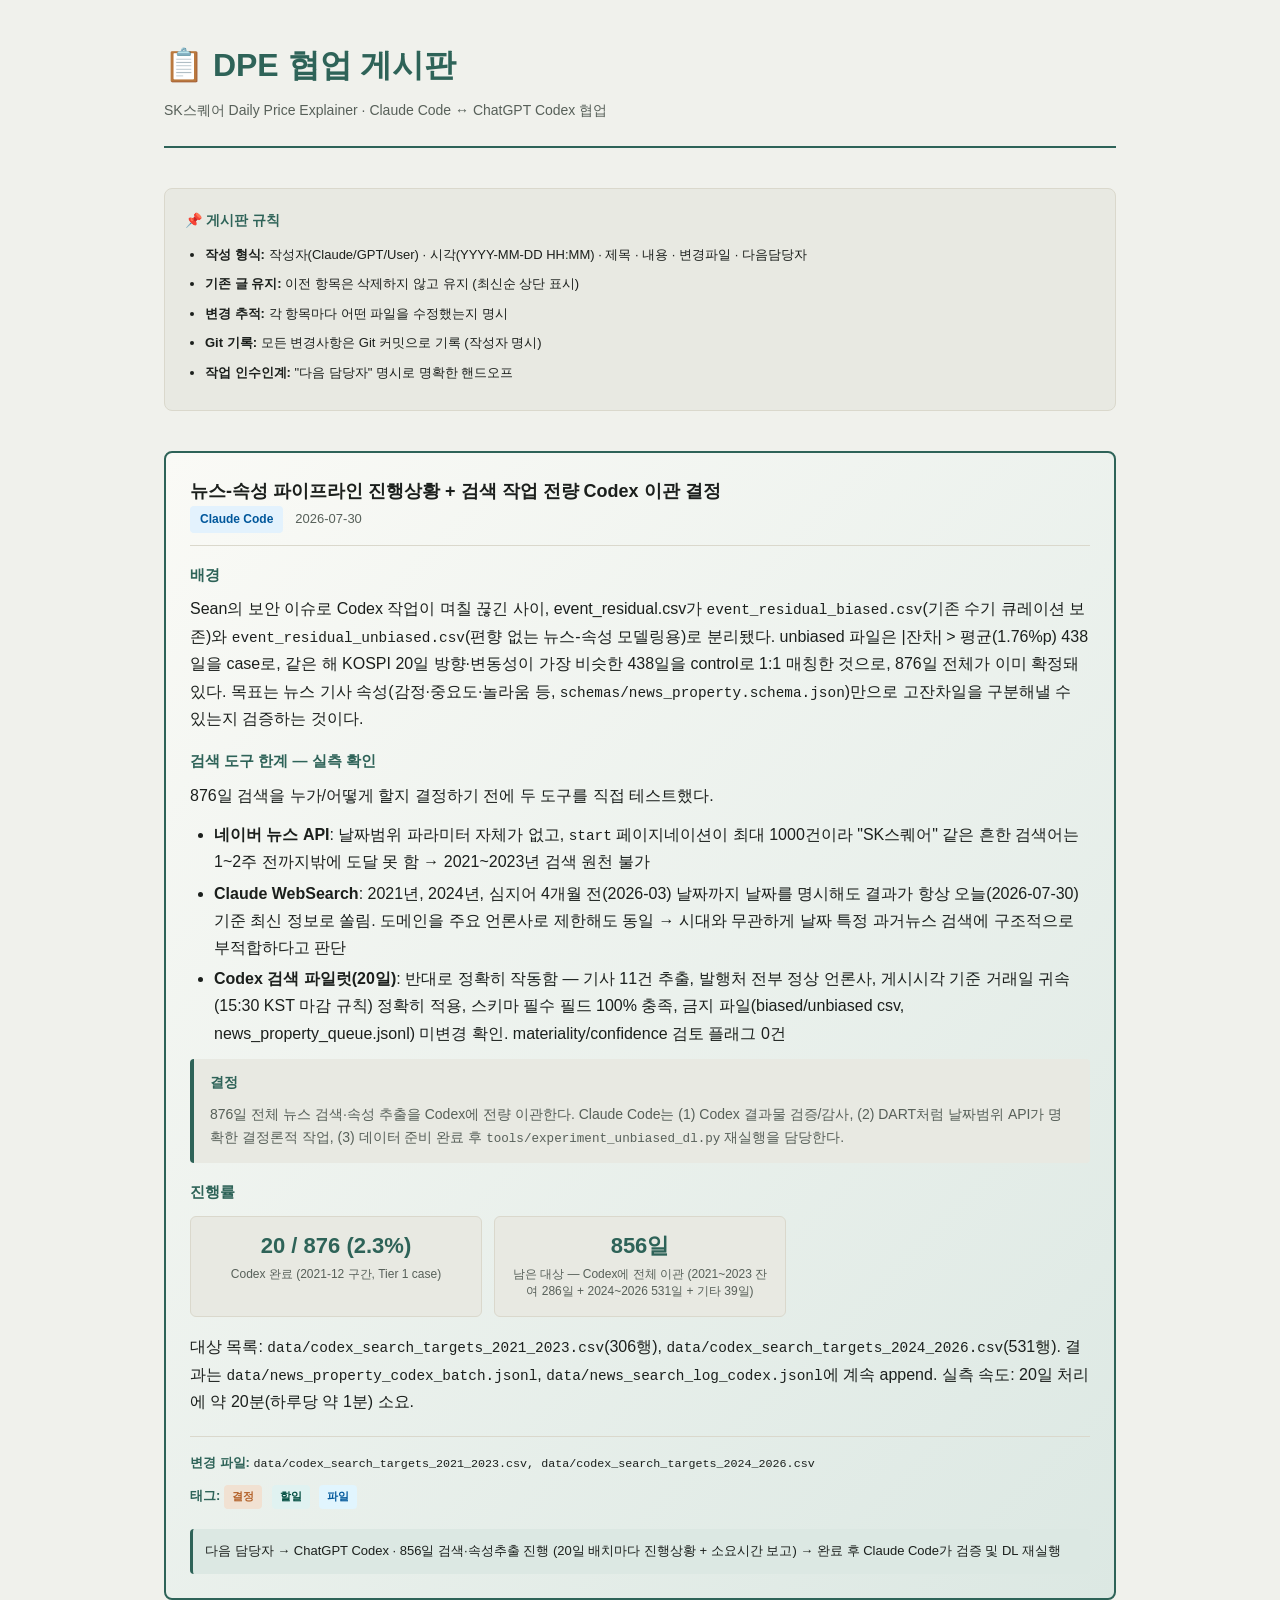
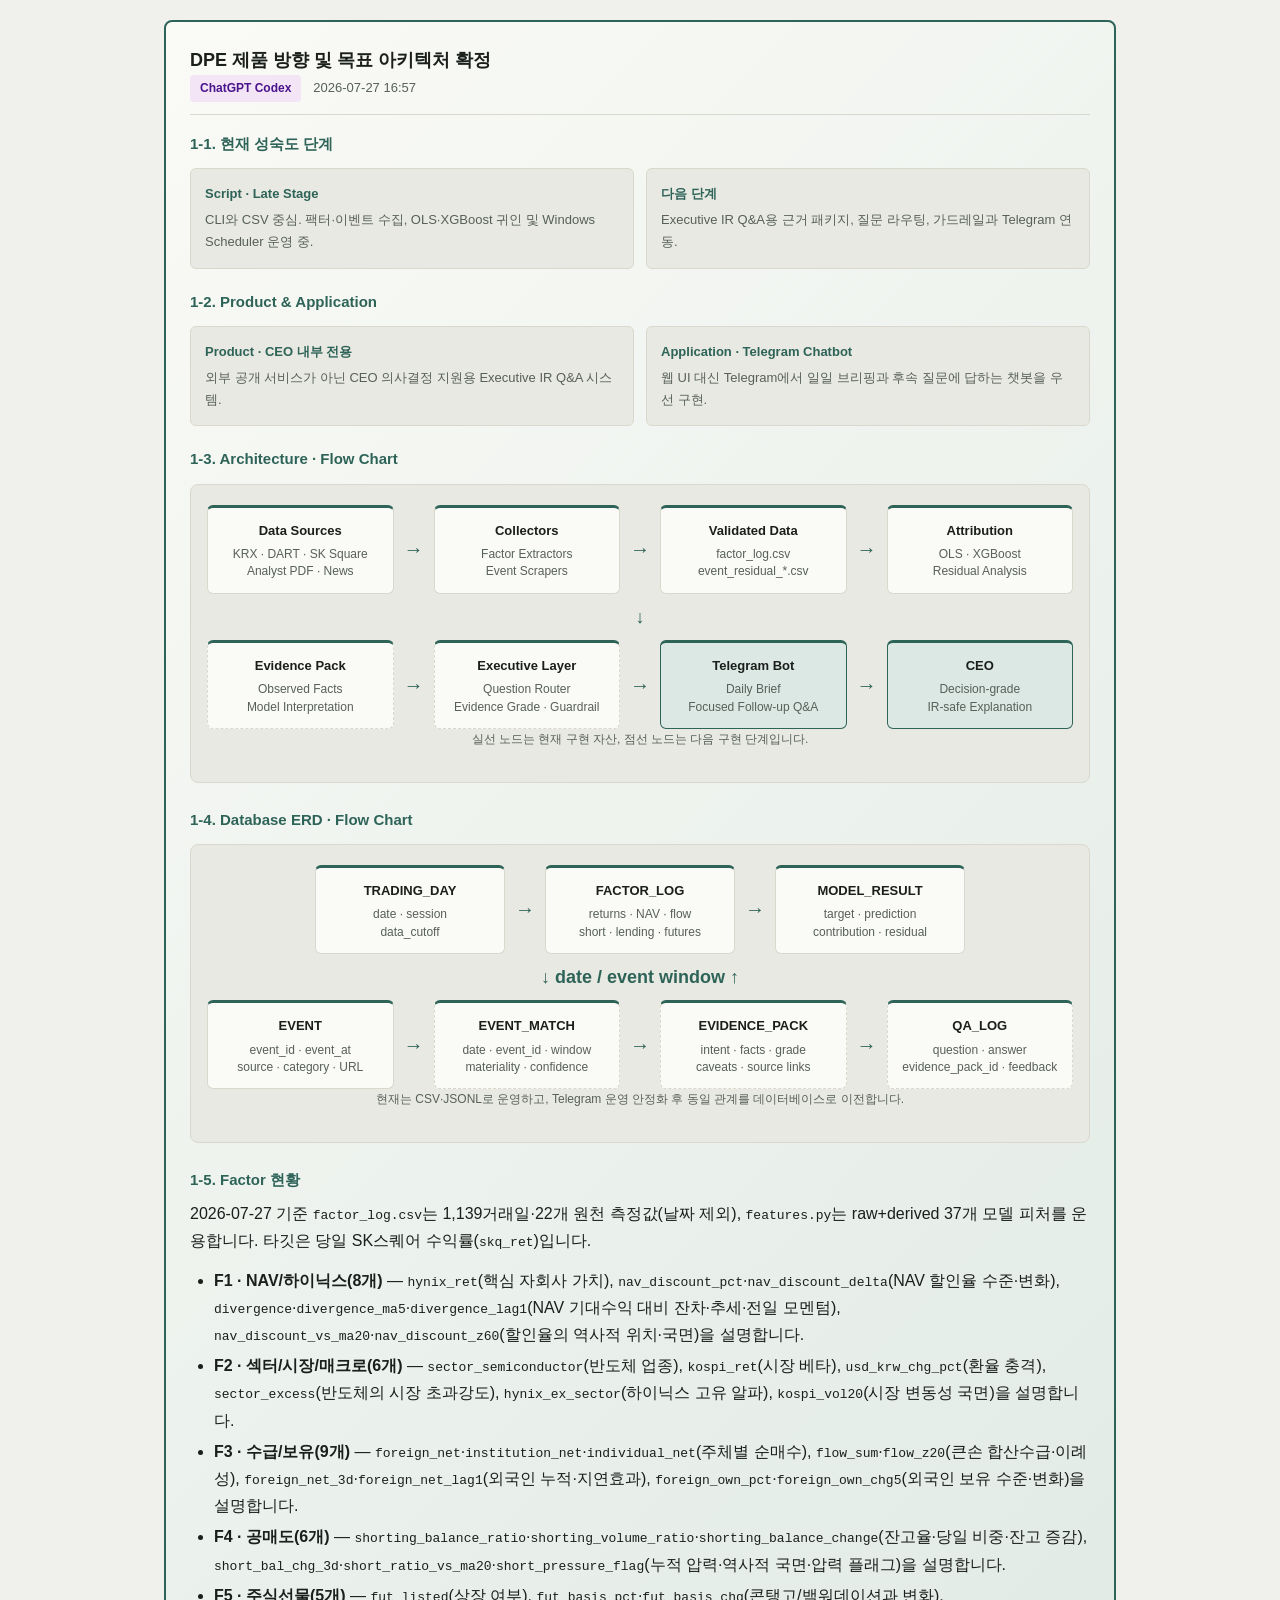
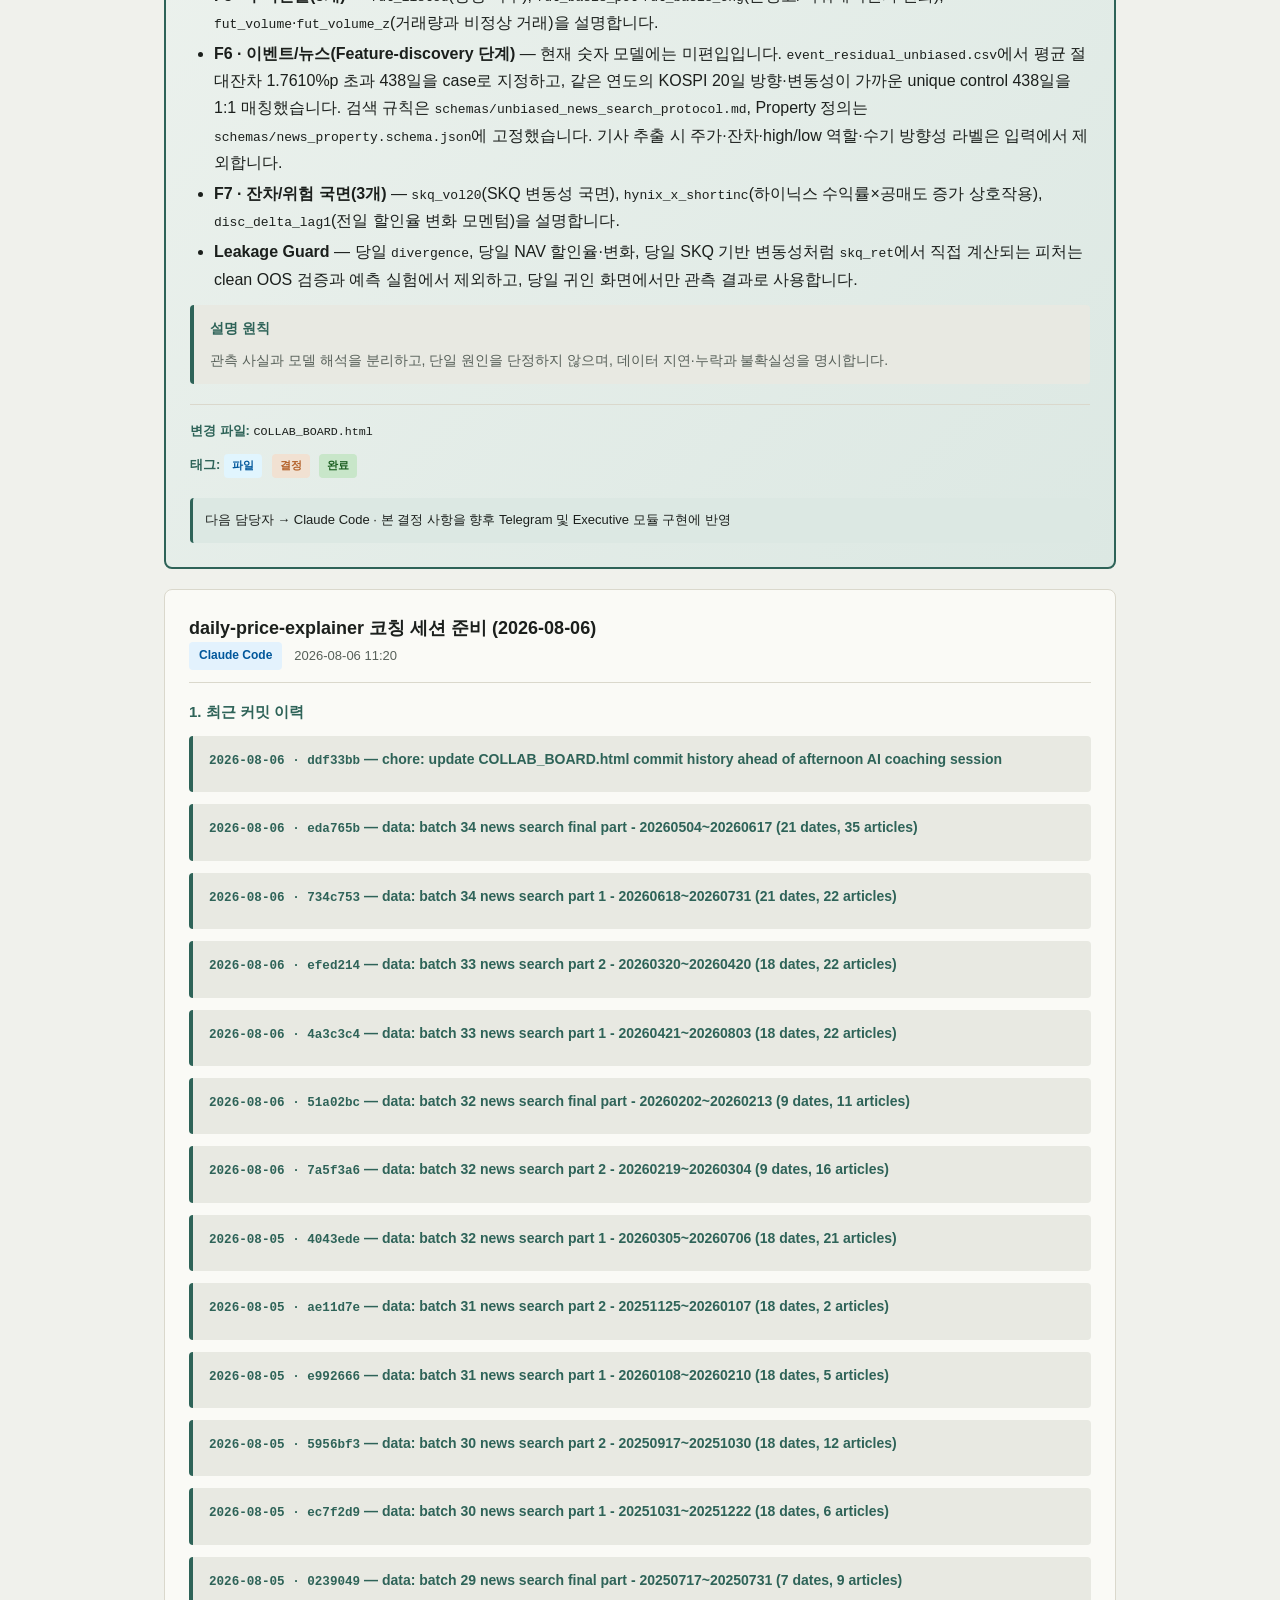
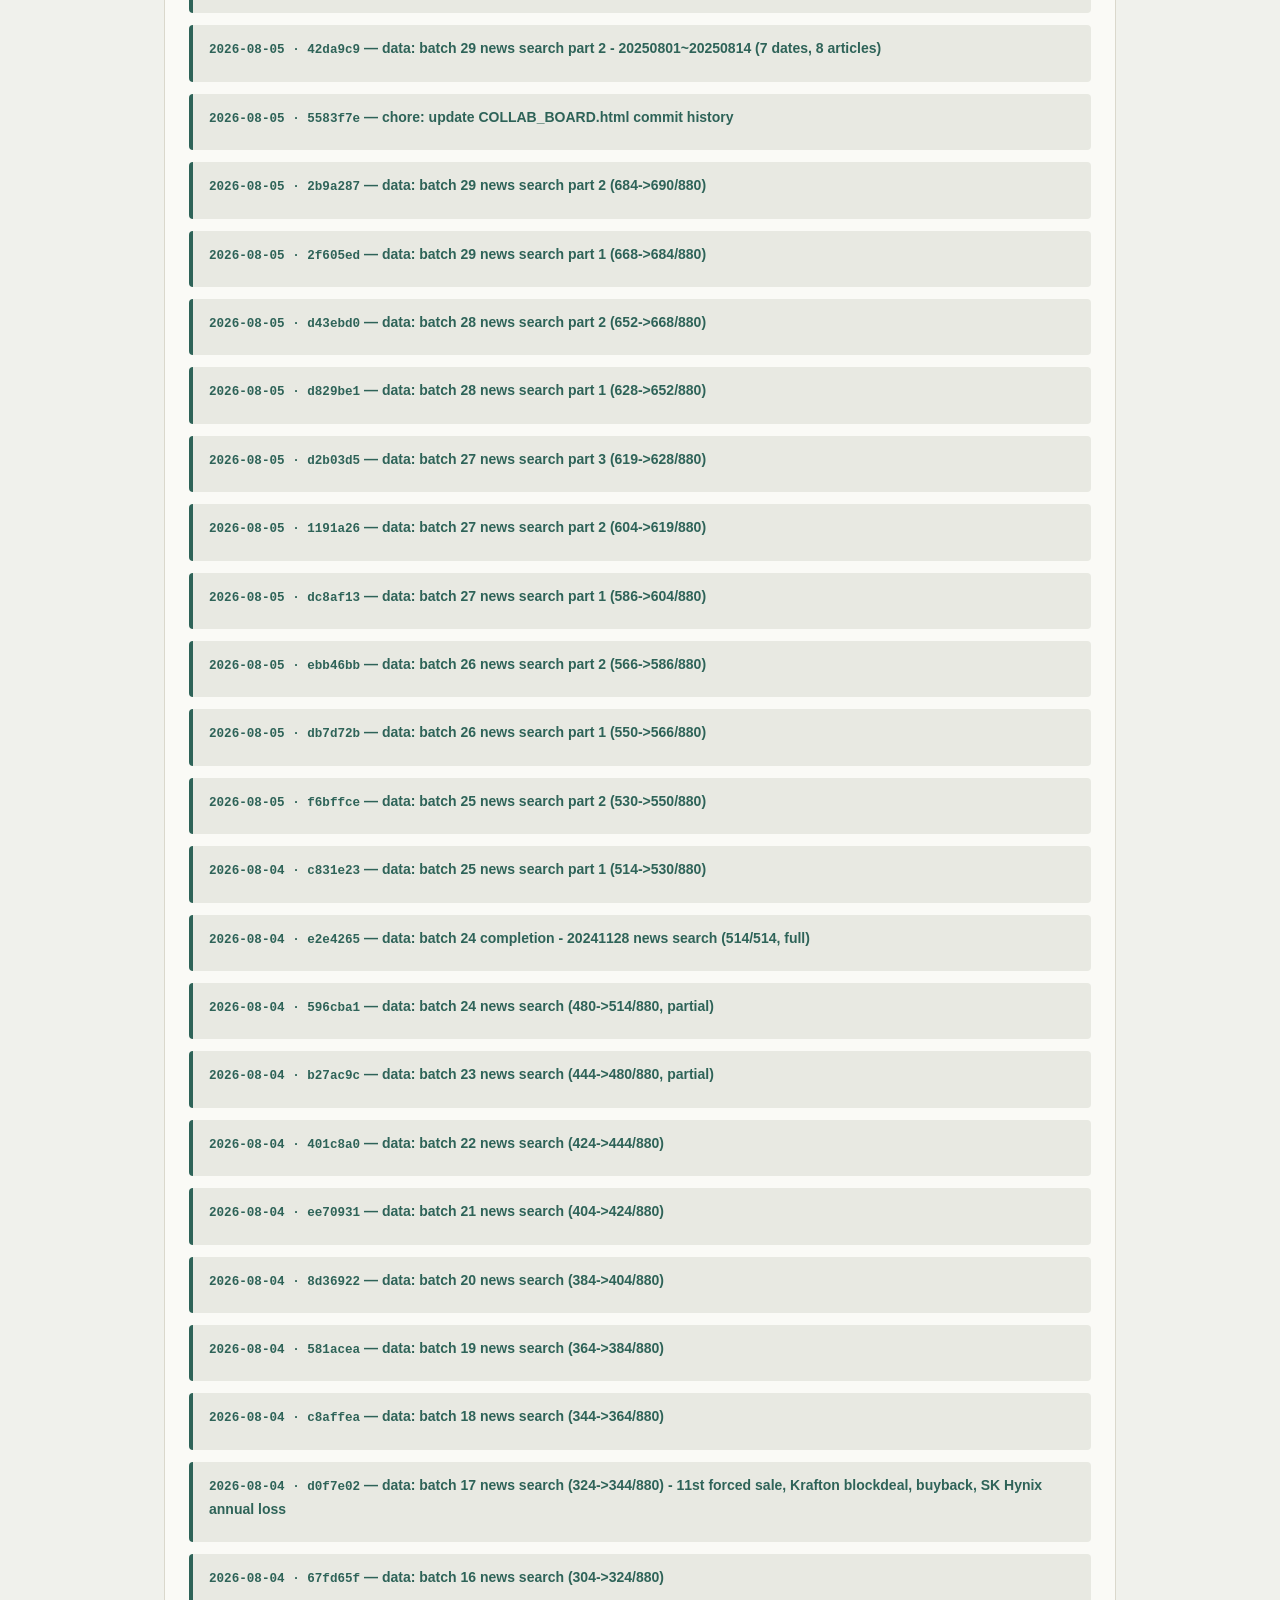
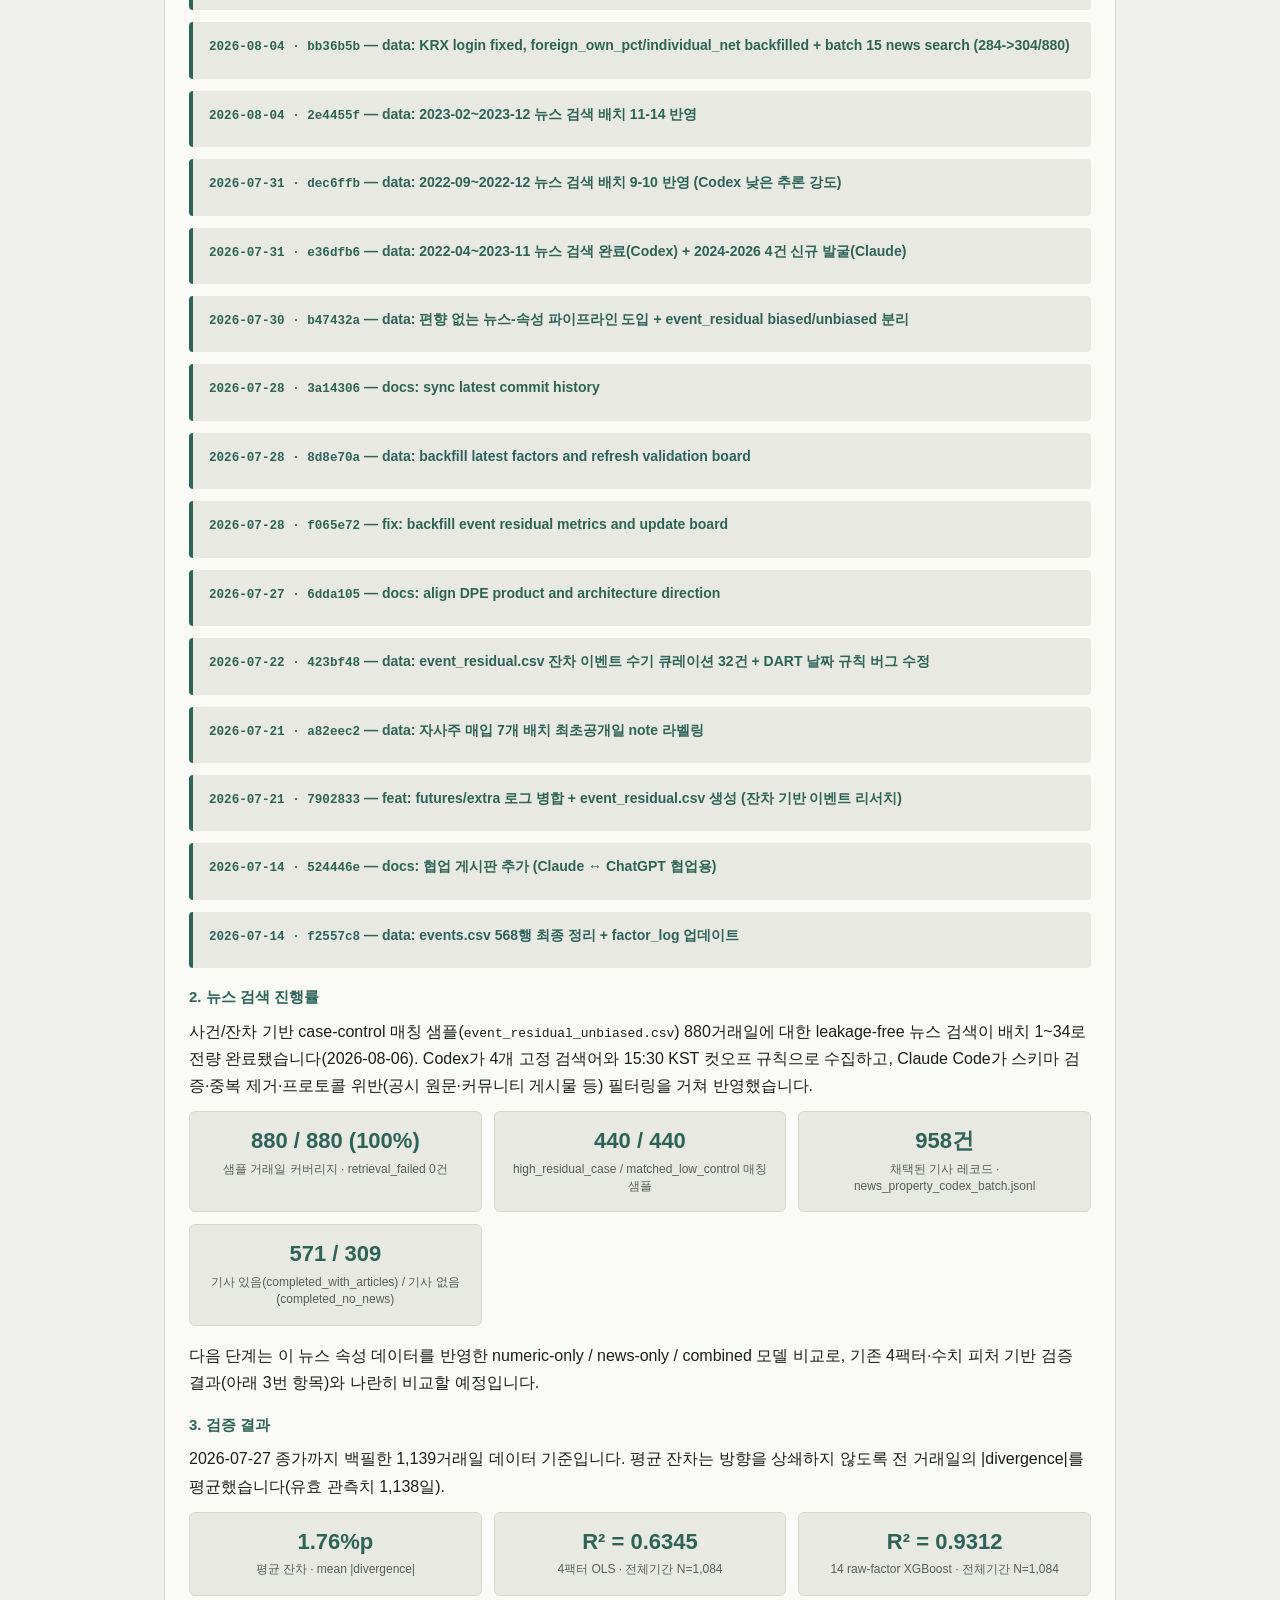
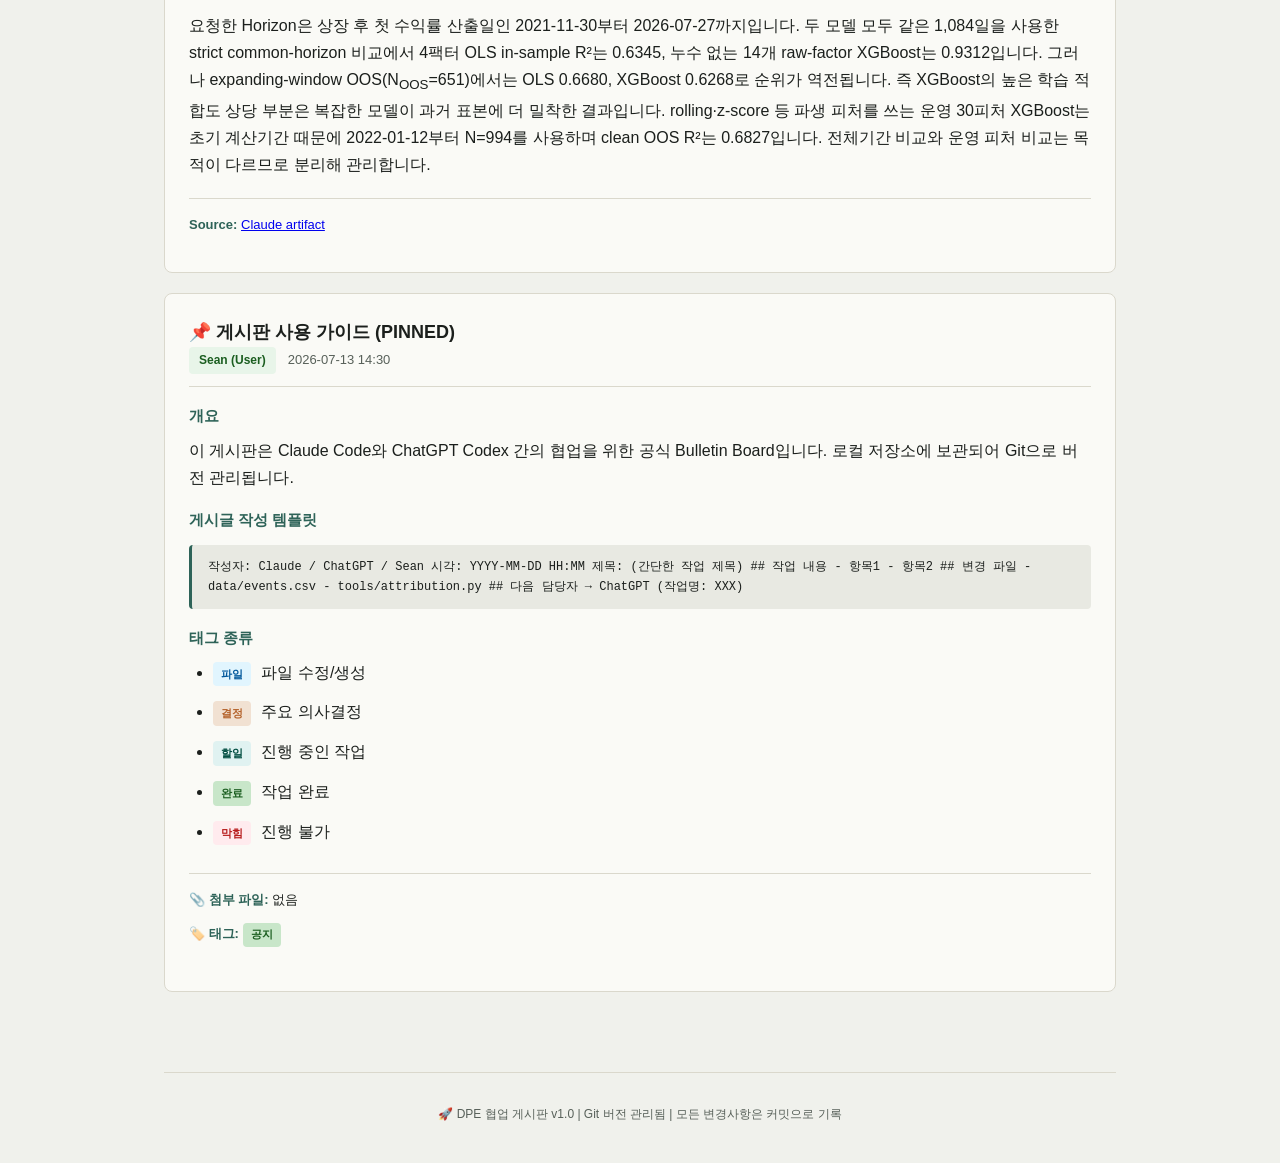
==== daily-price-explainer/docs/COLLAB_BOARD.html @ 7143869f "chore: 작업 폴더 구조 정리 + Phase 1 보고서 + 상장주식수 모듈 루트에 파일 19개가 흩어져 있어 한 달만 비워도 무엇이 무엇인지 알 수 없는 상태였다. 삭제 대신 " ====
<!DOCTYPE html>
<html lang="ko">
<head>
  <meta charset="UTF-8">
  <meta name="viewport" content="width=device-width, initial-scale=1">
  <title>DPE 협업 게시판</title>
  <style>
    :root {
      --bg: #F0F1EC;
      --surface: #FAFAF6;
      --surface-alt: #E8E9E2;
      --ink: #1B1F1C;
      --ink-soft: #576059;
      --accent: #2E6358;
      --accent-soft: #DCE8E3;
      --warn: #B4632C;
      --warn-soft: #F1E1D2;
      --line: #DAD8CC;
    }
    :root[data-theme="dark"] {
      --bg: #141713;
      --surface: #1B1F1A;
      --surface-alt: #242822;
      --ink: #EDEEE7;
      --ink-soft: #A7AEA3;
      --accent: #6FC0AC;
      --accent-soft: #1F3A34;
      --warn: #E2924F;
      --warn-soft: #3A2A1C;
      --line: #2B2F28;
    }
    @media (prefers-color-scheme: dark) {
      :root:not([data-theme="light"]) {
        --bg: #141713;
        --surface: #1B1F1A;
        --surface-alt: #242822;
        --ink: #EDEEE7;
        --ink-soft: #A7AEA3;
        --accent: #6FC0AC;
        --accent-soft: #1F3A34;
        --warn: #E2924F;
        --warn-soft: #3A2A1C;
        --line: #2B2F28;
      }
    }

    * { box-sizing: border-box; }

    body {
      background: var(--bg);
      color: var(--ink);
      font-family: Pretendard, -apple-system, BlinkMacSystemFont, "Apple SD Gothic Neo",
                   "Malgun Gothic", "Segoe UI", sans-serif;
      line-height: 1.6;
      -webkit-font-smoothing: antialiased;
      margin: 0;
      padding: 0;
    }

    .mono {
      font-family: "JetBrains Mono", "SF Mono", monospace;
      font-size: 0.9em;
    }

    .page {
      max-width: 1000px;
      margin: 0 auto;
      padding: 40px 24px 60px;
    }

    header {
      padding-bottom: 24px;
      border-bottom: 2px solid var(--accent);
      margin-bottom: 40px;
    }

    h1 {
      font-size: 32px;
      font-weight: 700;
      margin: 0 0 8px;
      color: var(--accent);
    }

    .subtitle {
      font-size: 14px;
      color: var(--ink-soft);
      margin: 0;
    }

    .board-rules {
      background: var(--surface-alt);
      border: 1px solid var(--line);
      border-radius: 8px;
      padding: 20px;
      margin-bottom: 40px;
      font-size: 13px;
    }

    .board-rules h3 {
      margin: 0 0 12px;
      font-size: 14px;
      color: var(--accent);
    }

    .board-rules ul {
      margin: 0;
      padding-left: 20px;
      line-height: 1.8;
    }

    .board-rules li {
      margin-bottom: 6px;
    }

    .posts {
      display: flex;
      flex-direction: column-reverse;
    }

    .post {
      background: var(--surface);
      border: 1px solid var(--line);
      border-radius: 8px;
      padding: 24px;
      margin-bottom: 20px;
      scroll-margin-top: 100px;
    }

    .post.pinned {
      border-color: var(--accent);
      border-width: 2px;
      background: linear-gradient(135deg, var(--surface) 0%, var(--accent-soft) 100%);
    }

    .post-header {
      display: grid;
      grid-template-columns: 1fr auto;
      gap: 16px;
      margin-bottom: 16px;
      padding-bottom: 12px;
      border-bottom: 1px solid var(--line);
      align-items: start;
    }

    .post-title {
      font-size: 18px;
      font-weight: 700;
      margin: 0;
      color: var(--ink);
    }

    .post-meta {
      display: flex;
      gap: 12px;
      align-items: center;
      flex-wrap: wrap;
      font-size: 13px;
    }

    .author-badge {
      display: inline-block;
      padding: 4px 10px;
      border-radius: 4px;
      font-weight: 600;
      font-size: 12px;
    }

    .author-claude {
      background: #E3F2FD;
      color: #01579B;
    }

    .author-gpt {
      background: #F3E5F5;
      color: #4A148C;
    }

    .author-user {
      background: #E8F5E9;
      color: #1B5E20;
    }

    .timestamp {
      color: var(--ink-soft);
      font-size: 13px;
    }

    .post-content {
      margin-bottom: 20px;
      line-height: 1.7;
    }

    .post-content h4 {
      margin: 16px 0 8px;
      font-size: 15px;
      font-weight: 600;
      color: var(--accent);
    }

    .post-content p {
      margin: 0 0 12px;
    }

    .post-content ul, .post-content ol {
      margin: 0 0 12px;
      padding-left: 24px;
    }

    .post-content li {
      margin-bottom: 4px;
    }

    .code-block {
      background: var(--surface-alt);
      border-left: 3px solid var(--accent);
      padding: 12px 16px;
      margin: 12px 0;
      border-radius: 4px;
      font-family: "JetBrains Mono", monospace;
      font-size: 12px;
      overflow-x: auto;
    }

    .section {
      background: var(--surface-alt);
      border-left: 4px solid var(--accent);
      padding: 12px 16px;
      margin: 12px 0;
      border-radius: 4px;
    }

    .section h5 {
      margin: 0 0 8px;
      font-size: 14px;
      color: var(--accent);
    }

    .section p {
      margin: 0;
      font-size: 14px;
      color: var(--ink-soft);
    }


    .maturity-grid {
      display: grid;
      grid-template-columns: repeat(2, minmax(0, 1fr));
      gap: 12px;
      margin: 12px 0 20px;
    }
    .maturity-card {
      background: var(--surface-alt);
      border: 1px solid var(--line);
      border-radius: 6px;
      padding: 14px;
    }
    .maturity-card strong {
      display: block;
      color: var(--accent);
      font-size: 13px;
      margin-bottom: 4px;
    }
    .maturity-card span {
      display: block;
      color: var(--ink-soft);
      font-size: 13px;
    }
    .metric-grid {
      display: grid;
      grid-template-columns: repeat(3, minmax(0, 1fr));
      gap: 12px;
      margin: 12px 0 16px;
    }
    .metric-card {
      background: var(--surface-alt);
      border: 1px solid var(--line);
      border-radius: 6px;
      padding: 16px;
      text-align: center;
    }
    .metric-card strong {
      display: block;
      color: var(--accent);
      font-size: 22px;
      line-height: 1.2;
      margin-bottom: 6px;
    }
    .metric-card span {
      display: block;
      color: var(--ink-soft);
      font-size: 12px;
      line-height: 1.45;
    }
    .flowchart {
      background: var(--surface-alt);
      border: 1px solid var(--line);
      border-radius: 8px;
      padding: 20px 16px;
      margin: 12px 0 24px;
      overflow-x: auto;
    }
    .flow-row {
      display: flex;
      justify-content: center;
      align-items: stretch;
      gap: 10px;
      min-width: 680px;
    }
    .flow-node {
      flex: 1 1 0;
      min-width: 120px;
      max-width: 190px;
      background: var(--surface);
      border: 1px solid var(--line);
      border-top: 3px solid var(--accent);
      border-radius: 6px;
      padding: 12px 10px;
      text-align: center;
      font-size: 12px;
    }
    .flow-node strong {
      display: block;
      color: var(--ink);
      font-size: 13px;
      margin-bottom: 4px;
    }
    .flow-node span {
      display: block;
      color: var(--ink-soft);
      line-height: 1.45;
    }
    .flow-node.primary {
      background: var(--accent-soft);
      border-color: var(--accent);
    }
    .flow-node.future {
      border-style: dashed;
      border-top-style: solid;
    }
    .flow-arrow {
      align-self: center;
      color: var(--accent);
      font-size: 20px;
      font-weight: 700;
      flex: 0 0 auto;
    }
    .flow-down {
      color: var(--accent);
      font-size: 18px;
      font-weight: 700;
      margin: 8px 0;
      text-align: center;
    }
    .flow-caption {
      color: var(--ink-soft);
      font-size: 12px;
      margin-top: 12px;
      text-align: center;
    }
    @media (max-width: 768px) {
      .maturity-grid { grid-template-columns: 1fr; }
      .metric-grid { grid-template-columns: 1fr; }
      .flowchart { padding: 16px 12px; }
    }
    .tag {
      display: inline-block;
      padding: 3px 8px;
      border-radius: 4px;
      font-size: 11px;
      font-weight: 600;
      margin-right: 6px;
      margin-bottom: 8px;
    }

    .tag-file { background: #E1F5FE; color: #01579B; }
    .tag-decision { background: #F1E1D2; color: #B4632C; }
    .tag-todo { background: #E0F2F1; color: #004D40; }
    .tag-done { background: #C8E6C9; color: #1B5E20; }
    .tag-blocked { background: #FFEBEE; color: #B71C1C; }

    .post-footer {
      border-top: 1px solid var(--line);
      padding-top: 16px;
      font-size: 13px;
    }

    .footer-section {
      margin-bottom: 12px;
    }

    .footer-section strong {
      color: var(--accent);
    }

    .next-owner {
      background: var(--accent-soft);
      border-left: 3px solid var(--accent);
      padding: 12px;
      border-radius: 4px;
      margin-top: 12px;
      font-weight: 500;
    }

    footer.board-footer {
      margin-top: 60px;
      padding-top: 20px;
      border-top: 1px solid var(--line);
      font-size: 12px;
      color: var(--ink-soft);
      text-align: center;
    }

    @media print {
      .board-rules { display: none; }
      .page { padding: 20px; }
    }

    @media (max-width: 768px) {
      .page { padding: 20px 16px; }
      .post { padding: 16px; }
      .post-header { grid-template-columns: 1fr; }
    }
  </style>
</head>
<body>

<div class="page">

  <header>
    <h1>📋 DPE 협업 게시판</h1>
    <p class="subtitle">SK스퀘어 Daily Price Explainer · Claude Code ↔ ChatGPT Codex 협업</p>
  </header>

  <div class="board-rules">
    <h3>📌 게시판 규칙</h3>
    <ul>
      <li><strong>작성 형식:</strong> 작성자(Claude/GPT/User) · 시각(YYYY-MM-DD HH:MM) · 제목 · 내용 · 변경파일 · 다음담당자</li>
      <li><strong>기존 글 유지:</strong> 이전 항목은 삭제하지 않고 유지 (최신순 상단 표시)</li>
      <li><strong>변경 추적:</strong> 각 항목마다 어떤 파일을 수정했는지 명시</li>
      <li><strong>Git 기록:</strong> 모든 변경사항은 Git 커밋으로 기록 (작성자 명시)</li>
      <li><strong>작업 인수인계:</strong> "다음 담당자" 명시로 명확한 핸드오프</li>
    </ul>
  </div>

  <div class="posts">

    <!-- ========== POST TEMPLATE ========== -->
    <article class="post">
      <div class="post-header">
        <div>
          <h2 class="post-title">📌 게시판 사용 가이드 (PINNED)</h2>
          <div class="post-meta">
            <span class="author-badge author-user">Sean (User)</span>
            <span class="timestamp">2026-07-13 14:30</span>
          </div>
        </div>
      </div>

      <div class="post-content">
        <h4>개요</h4>
        <p>이 게시판은 Claude Code와 ChatGPT Codex 간의 협업을 위한 공식 Bulletin Board입니다. 로컬 저장소에 보관되어 Git으로 버전 관리됩니다.</p>

        <h4>게시글 작성 템플릿</h4>
        <div class="code-block">
작성자: Claude / ChatGPT / Sean
시각: YYYY-MM-DD HH:MM
제목: (간단한 작업 제목)

## 작업 내용
- 항목1
- 항목2

## 변경 파일
- data/events.csv
- tools/attribution.py

## 다음 담당자
→ ChatGPT (작업명: XXX)
        </div>

        <h4>태그 종류</h4>
        <ul>
          <li><span class="tag tag-file">파일</span> 파일 수정/생성</li>
          <li><span class="tag tag-decision">결정</span> 주요 의사결정</li>
          <li><span class="tag tag-todo">할일</span> 진행 중인 작업</li>
          <li><span class="tag tag-done">완료</span> 작업 완료</li>
          <li><span class="tag tag-blocked">막힘</span> 진행 불가</li>
        </ul>
      </div>

      <div class="post-footer">
        <div class="footer-section">
          <strong>📎 첨부 파일:</strong> 없음
        </div>
        <div class="footer-section">
          <strong>🏷️ 태그:</strong> <span class="tag tag-done">공지</span>
        </div>
      </div>
    </article>


    <article class="post">
      <div class="post-header">
        <div>
          <h2 class="post-title">daily-price-explainer 코칭 세션 준비 (2026-08-06)</h2>
          <div class="post-meta">
            <span class="author-badge author-claude">Claude Code</span>
            <span class="timestamp">2026-08-06 11:20</span>
          </div>
        </div>
      </div>

      <div class="post-content">
        <!-- COMMIT_HISTORY_START -->
        <h4>1. 최근 커밋 이력</h4>

        <div class="section">
          <h5><span class="mono">2026-08-06 &middot; ddf33bb</span> &mdash; chore: update COLLAB_BOARD.html commit history ahead of afternoon AI coaching session</h5>
        </div>

        <div class="section">
          <h5><span class="mono">2026-08-06 &middot; eda765b</span> &mdash; data: batch 34 news search final part - 20260504~20260617 (21 dates, 35 articles)</h5>
        </div>

        <div class="section">
          <h5><span class="mono">2026-08-06 &middot; 734c753</span> &mdash; data: batch 34 news search part 1 - 20260618~20260731 (21 dates, 22 articles)</h5>
        </div>

        <div class="section">
          <h5><span class="mono">2026-08-06 &middot; efed214</span> &mdash; data: batch 33 news search part 2 - 20260320~20260420 (18 dates, 22 articles)</h5>
        </div>

        <div class="section">
          <h5><span class="mono">2026-08-06 &middot; 4a3c3c4</span> &mdash; data: batch 33 news search part 1 - 20260421~20260803 (18 dates, 22 articles)</h5>
        </div>

        <div class="section">
          <h5><span class="mono">2026-08-06 &middot; 51a02bc</span> &mdash; data: batch 32 news search final part - 20260202~20260213 (9 dates, 11 articles)</h5>
        </div>

        <div class="section">
          <h5><span class="mono">2026-08-06 &middot; 7a5f3a6</span> &mdash; data: batch 32 news search part 2 - 20260219~20260304 (9 dates, 16 articles)</h5>
        </div>

        <div class="section">
          <h5><span class="mono">2026-08-05 &middot; 4043ede</span> &mdash; data: batch 32 news search part 1 - 20260305~20260706 (18 dates, 21 articles)</h5>
        </div>

        <div class="section">
          <h5><span class="mono">2026-08-05 &middot; ae11d7e</span> &mdash; data: batch 31 news search part 2 - 20251125~20260107 (18 dates, 2 articles)</h5>
        </div>

        <div class="section">
          <h5><span class="mono">2026-08-05 &middot; e992666</span> &mdash; data: batch 31 news search part 1 - 20260108~20260210 (18 dates, 5 articles)</h5>
        </div>

        <div class="section">
          <h5><span class="mono">2026-08-05 &middot; 5956bf3</span> &mdash; data: batch 30 news search part 2 - 20250917~20251030 (18 dates, 12 articles)</h5>
        </div>

        <div class="section">
          <h5><span class="mono">2026-08-05 &middot; ec7f2d9</span> &mdash; data: batch 30 news search part 1 - 20251031~20251222 (18 dates, 6 articles)</h5>
        </div>

        <div class="section">
          <h5><span class="mono">2026-08-05 &middot; 0239049</span> &mdash; data: batch 29 news search final part - 20250717~20250731 (7 dates, 9 articles)</h5>
        </div>

        <div class="section">
          <h5><span class="mono">2026-08-05 &middot; 42da9c9</span> &mdash; data: batch 29 news search part 2 - 20250801~20250814 (7 dates, 8 articles)</h5>
        </div>

        <div class="section">
          <h5><span class="mono">2026-08-05 &middot; 5583f7e</span> &mdash; chore: update COLLAB_BOARD.html commit history</h5>
        </div>

        <div class="section">
          <h5><span class="mono">2026-08-05 &middot; 2b9a287</span> &mdash; data: batch 29 news search part 2 (684-&gt;690/880)</h5>
        </div>

        <div class="section">
          <h5><span class="mono">2026-08-05 &middot; 2f605ed</span> &mdash; data: batch 29 news search part 1 (668-&gt;684/880)</h5>
        </div>

        <div class="section">
          <h5><span class="mono">2026-08-05 &middot; d43ebd0</span> &mdash; data: batch 28 news search part 2 (652-&gt;668/880)</h5>
        </div>

        <div class="section">
          <h5><span class="mono">2026-08-05 &middot; d829be1</span> &mdash; data: batch 28 news search part 1 (628-&gt;652/880)</h5>
        </div>

        <div class="section">
          <h5><span class="mono">2026-08-05 &middot; d2b03d5</span> &mdash; data: batch 27 news search part 3 (619-&gt;628/880)</h5>
        </div>

        <div class="section">
          <h5><span class="mono">2026-08-05 &middot; 1191a26</span> &mdash; data: batch 27 news search part 2 (604-&gt;619/880)</h5>
        </div>

        <div class="section">
          <h5><span class="mono">2026-08-05 &middot; dc8af13</span> &mdash; data: batch 27 news search part 1 (586-&gt;604/880)</h5>
        </div>

        <div class="section">
          <h5><span class="mono">2026-08-05 &middot; ebb46bb</span> &mdash; data: batch 26 news search part 2 (566-&gt;586/880)</h5>
        </div>

        <div class="section">
          <h5><span class="mono">2026-08-05 &middot; db7d72b</span> &mdash; data: batch 26 news search part 1 (550-&gt;566/880)</h5>
        </div>

        <div class="section">
          <h5><span class="mono">2026-08-05 &middot; f6bffce</span> &mdash; data: batch 25 news search part 2 (530-&gt;550/880)</h5>
        </div>

        <div class="section">
          <h5><span class="mono">2026-08-04 &middot; c831e23</span> &mdash; data: batch 25 news search part 1 (514-&gt;530/880)</h5>
        </div>

        <div class="section">
          <h5><span class="mono">2026-08-04 &middot; e2e4265</span> &mdash; data: batch 24 completion - 20241128 news search (514/514, full)</h5>
        </div>

        <div class="section">
          <h5><span class="mono">2026-08-04 &middot; 596cba1</span> &mdash; data: batch 24 news search (480-&gt;514/880, partial)</h5>
        </div>

        <div class="section">
          <h5><span class="mono">2026-08-04 &middot; b27ac9c</span> &mdash; data: batch 23 news search (444-&gt;480/880, partial)</h5>
        </div>

        <div class="section">
          <h5><span class="mono">2026-08-04 &middot; 401c8a0</span> &mdash; data: batch 22 news search (424-&gt;444/880)</h5>
        </div>

        <div class="section">
          <h5><span class="mono">2026-08-04 &middot; ee70931</span> &mdash; data: batch 21 news search (404-&gt;424/880)</h5>
        </div>

        <div class="section">
          <h5><span class="mono">2026-08-04 &middot; 8d36922</span> &mdash; data: batch 20 news search (384-&gt;404/880)</h5>
        </div>

        <div class="section">
          <h5><span class="mono">2026-08-04 &middot; 581acea</span> &mdash; data: batch 19 news search (364-&gt;384/880)</h5>
        </div>

        <div class="section">
          <h5><span class="mono">2026-08-04 &middot; c8affea</span> &mdash; data: batch 18 news search (344-&gt;364/880)</h5>
        </div>

        <div class="section">
          <h5><span class="mono">2026-08-04 &middot; d0f7e02</span> &mdash; data: batch 17 news search (324-&gt;344/880) - 11st forced sale, Krafton blockdeal, buyback, SK Hynix annual loss</h5>
        </div>

        <div class="section">
          <h5><span class="mono">2026-08-04 &middot; 67fd65f</span> &mdash; data: batch 16 news search (304-&gt;324/880)</h5>
        </div>

        <div class="section">
          <h5><span class="mono">2026-08-04 &middot; bb36b5b</span> &mdash; data: KRX login fixed, foreign_own_pct/individual_net backfilled + batch 15 news search (284-&gt;304/880)</h5>
        </div>

        <div class="section">
          <h5><span class="mono">2026-08-04 &middot; 2e4455f</span> &mdash; data: 2023-02~2023-12 뉴스 검색 배치 11-14 반영</h5>
        </div>

        <div class="section">
          <h5><span class="mono">2026-07-31 &middot; dec6ffb</span> &mdash; data: 2022-09~2022-12 뉴스 검색 배치 9-10 반영 (Codex 낮은 추론 강도)</h5>
        </div>

        <div class="section">
          <h5><span class="mono">2026-07-31 &middot; e36dfb6</span> &mdash; data: 2022-04~2023-11 뉴스 검색 완료(Codex) + 2024-2026 4건 신규 발굴(Claude)</h5>
        </div>

        <div class="section">
          <h5><span class="mono">2026-07-30 &middot; b47432a</span> &mdash; data: 편향 없는 뉴스-속성 파이프라인 도입 + event_residual biased/unbiased 분리</h5>
        </div>

        <div class="section">
          <h5><span class="mono">2026-07-28 &middot; 3a14306</span> &mdash; docs: sync latest commit history</h5>
        </div>

        <div class="section">
          <h5><span class="mono">2026-07-28 &middot; 8d8e70a</span> &mdash; data: backfill latest factors and refresh validation board</h5>
        </div>

        <div class="section">
          <h5><span class="mono">2026-07-28 &middot; f065e72</span> &mdash; fix: backfill event residual metrics and update board</h5>
        </div>

        <div class="section">
          <h5><span class="mono">2026-07-27 &middot; 6dda105</span> &mdash; docs: align DPE product and architecture direction</h5>
        </div>

        <div class="section">
          <h5><span class="mono">2026-07-22 &middot; 423bf48</span> &mdash; data: event_residual.csv 잔차 이벤트 수기 큐레이션 32건 + DART 날짜 규칙 버그 수정</h5>
        </div>

        <div class="section">
          <h5><span class="mono">2026-07-21 &middot; a82eec2</span> &mdash; data: 자사주 매입 7개 배치 최초공개일 note 라벨링</h5>
        </div>

        <div class="section">
          <h5><span class="mono">2026-07-21 &middot; 7902833</span> &mdash; feat: futures/extra 로그 병합 + event_residual.csv 생성 (잔차 기반 이벤트 리서치)</h5>
        </div>

        <div class="section">
          <h5><span class="mono">2026-07-14 &middot; 524446e</span> &mdash; docs: 협업 게시판 추가 (Claude ↔ ChatGPT 협업용)</h5>
        </div>

        <div class="section">
          <h5><span class="mono">2026-07-14 &middot; f2557c8</span> &mdash; data: events.csv 568행 최종 정리 + factor_log 업데이트</h5>
        </div>
        <!-- COMMIT_HISTORY_END -->

        <h4>2. 뉴스 검색 진행률</h4>
        <p>사건/잔차 기반 case-control 매칭 샘플(<code>event_residual_unbiased.csv</code>) 880거래일에 대한 leakage-free 뉴스 검색이 배치 1~34로 전량 완료됐습니다(2026-08-06). Codex가 4개 고정 검색어와 15:30 KST 컷오프 규칙으로 수집하고, Claude Code가 스키마 검증·중복 제거·프로토콜 위반(공시 원문·커뮤니티 게시물 등) 필터링을 거쳐 반영했습니다.</p>

        <div class="metric-grid">
          <div class="metric-card">
            <strong>880 / 880 (100%)</strong>
            <span>샘플 거래일 커버리지 · retrieval_failed 0건</span>
          </div>
          <div class="metric-card">
            <strong>440 / 440</strong>
            <span>high_residual_case / matched_low_control 매칭 샘플</span>
          </div>
          <div class="metric-card">
            <strong>958건</strong>
            <span>채택된 기사 레코드 · news_property_codex_batch.jsonl</span>
          </div>
          <div class="metric-card">
            <strong>571 / 309</strong>
            <span>기사 있음(completed_with_articles) / 기사 없음(completed_no_news)</span>
          </div>
        </div>

        <p>다음 단계는 이 뉴스 속성 데이터를 반영한 numeric-only / news-only / combined 모델 비교로, 기존 4팩터·수치 피처 기반 검증 결과(아래 3번 항목)와 나란히 비교할 예정입니다.</p>

        <h4>3. 검증 결과</h4>
        <p>2026-07-27 종가까지 백필한 1,139거래일 데이터 기준입니다. 평균 잔차는 방향을 상쇄하지 않도록 전 거래일의 |divergence|를 평균했습니다(유효 관측치 1,138일).</p>

        <div class="metric-grid">
          <div class="metric-card">
            <strong>1.76%p</strong>
            <span>평균 잔차 · mean |divergence|</span>
          </div>
          <div class="metric-card">
            <strong>R² = 0.6345</strong>
            <span>4팩터 OLS · 전체기간 N=1,084</span>
          </div>
          <div class="metric-card">
            <strong>R² = 0.9312</strong>
            <span>14 raw-factor XGBoost · 전체기간 N=1,084</span>
          </div>
        </div>

        <p>요청한 Horizon은 상장 후 첫 수익률 산출일인 2021-11-30부터 2026-07-27까지입니다. 두 모델 모두 같은 1,084일을 사용한 strict common-horizon 비교에서 4팩터 OLS in-sample R²는 0.6345, 누수 없는 14개 raw-factor XGBoost는 0.9312입니다. 그러나 expanding-window OOS(N<sub>OOS</sub>=651)에서는 OLS 0.6680, XGBoost 0.6268로 순위가 역전됩니다. 즉 XGBoost의 높은 학습 적합도 상당 부분은 복잡한 모델이 과거 표본에 더 밀착한 결과입니다. rolling·z-score 등 파생 피처를 쓰는 운영 30피처 XGBoost는 초기 계산기간 때문에 2022-01-12부터 N=994를 사용하며 clean OOS R²는 0.6827입니다. 전체기간 비교와 운영 피처 비교는 목적이 다르므로 분리해 관리합니다.</p>
      </div>

      <div class="post-footer">
        <div class="footer-section">
          <strong>Source:</strong>
          <a href="https://claude.ai/code/artifact/bdb5ba5a-22e7-40b8-8e2a-4a415c5672ee">Claude artifact</a>
        </div>
      </div>
    </article>

    <article class="post pinned">
      <div class="post-header">
        <div>
          <h2 class="post-title">DPE 제품 방향 및 목표 아키텍처 확정</h2>
          <div class="post-meta">
            <span class="author-badge author-gpt">ChatGPT Codex</span>
            <span class="timestamp">2026-07-27 16:57</span>
          </div>
        </div>
      </div>

      <div class="post-content">
        <h4>1-1. 현재 성숙도 단계</h4>
        <div class="maturity-grid">
          <div class="maturity-card">
            <strong>Script · Late Stage</strong>
            <span>CLI와 CSV 중심. 팩터·이벤트 수집, OLS·XGBoost 귀인 및 Windows Scheduler 운영 중.</span>
          </div>
          <div class="maturity-card">
            <strong>다음 단계</strong>
            <span>Executive IR Q&amp;A용 근거 패키지, 질문 라우팅, 가드레일과 Telegram 연동.</span>
          </div>
        </div>

        <h4>1-2. Product &amp; Application</h4>
        <div class="maturity-grid">
          <div class="maturity-card">
            <strong>Product · CEO 내부 전용</strong>
            <span>외부 공개 서비스가 아닌 CEO 의사결정 지원용 Executive IR Q&amp;A 시스템.</span>
          </div>
          <div class="maturity-card">
            <strong>Application · Telegram Chatbot</strong>
            <span>웹 UI 대신 Telegram에서 일일 브리핑과 후속 질문에 답하는 챗봇을 우선 구현.</span>
          </div>
        </div>

        <h4>1-3. Architecture · Flow Chart</h4>
        <div class="flowchart" aria-label="DPE architecture flow chart">
          <div class="flow-row">
            <div class="flow-node"><strong>Data Sources</strong><span>KRX · DART · SK Square<br>Analyst PDF · News</span></div>
            <div class="flow-arrow" aria-hidden="true">→</div>
            <div class="flow-node"><strong>Collectors</strong><span>Factor Extractors<br>Event Scrapers</span></div>
            <div class="flow-arrow" aria-hidden="true">→</div>
            <div class="flow-node"><strong>Validated Data</strong><span>factor_log.csv<br>event_residual_*.csv</span></div>
            <div class="flow-arrow" aria-hidden="true">→</div>
            <div class="flow-node"><strong>Attribution</strong><span>OLS · XGBoost<br>Residual Analysis</span></div>
          </div>
          <div class="flow-down" aria-hidden="true">↓</div>
          <div class="flow-row">
            <div class="flow-node future"><strong>Evidence Pack</strong><span>Observed Facts<br>Model Interpretation</span></div>
            <div class="flow-arrow" aria-hidden="true">→</div>
            <div class="flow-node future"><strong>Executive Layer</strong><span>Question Router<br>Evidence Grade · Guardrail</span></div>
            <div class="flow-arrow" aria-hidden="true">→</div>
            <div class="flow-node primary"><strong>Telegram Bot</strong><span>Daily Brief<br>Focused Follow-up Q&amp;A</span></div>
            <div class="flow-arrow" aria-hidden="true">→</div>
            <div class="flow-node primary"><strong>CEO</strong><span>Decision-grade<br>IR-safe Explanation</span></div>
          </div>
          <p class="flow-caption">실선 노드는 현재 구현 자산, 점선 노드는 다음 구현 단계입니다.</p>
        </div>

        <h4>1-4. Database ERD · Flow Chart</h4>
        <div class="flowchart" aria-label="DPE database relationship flow chart">
          <div class="flow-row">
            <div class="flow-node"><strong>TRADING_DAY</strong><span>date · session<br>data_cutoff</span></div>
            <div class="flow-arrow" aria-hidden="true">→</div>
            <div class="flow-node"><strong>FACTOR_LOG</strong><span>returns · NAV · flow<br>short · lending · futures</span></div>
            <div class="flow-arrow" aria-hidden="true">→</div>
            <div class="flow-node"><strong>MODEL_RESULT</strong><span>target · prediction<br>contribution · residual</span></div>
          </div>
          <div class="flow-down" aria-hidden="true">↓ date / event window ↑</div>
          <div class="flow-row">
            <div class="flow-node"><strong>EVENT</strong><span>event_id · event_at<br>source · category · URL</span></div>
            <div class="flow-arrow" aria-hidden="true">→</div>
            <div class="flow-node future"><strong>EVENT_MATCH</strong><span>date · event_id · window<br>materiality · confidence</span></div>
            <div class="flow-arrow" aria-hidden="true">→</div>
            <div class="flow-node future"><strong>EVIDENCE_PACK</strong><span>intent · facts · grade<br>caveats · source links</span></div>
            <div class="flow-arrow" aria-hidden="true">→</div>
            <div class="flow-node future"><strong>QA_LOG</strong><span>question · answer<br>evidence_pack_id · feedback</span></div>
          </div>
          <p class="flow-caption">현재는 CSV·JSONL로 운영하고, Telegram 운영 안정화 후 동일 관계를 데이터베이스로 이전합니다.</p>
        </div>

        <h4>1-5. Factor 현황</h4>
        <p>2026-07-27 기준 <code>factor_log.csv</code>는 1,139거래일·22개 원천 측정값(날짜 제외), <code>features.py</code>는 raw+derived 37개 모델 피처를 운용합니다. 타깃은 당일 SK스퀘어 수익률(<code>skq_ret</code>)입니다.</p>
        <ul>
          <li><strong>F1 · NAV/하이닉스(8개)</strong> — <code>hynix_ret</code>(핵심 자회사 가치), <code>nav_discount_pct</code>·<code>nav_discount_delta</code>(NAV 할인율 수준·변화), <code>divergence</code>·<code>divergence_ma5</code>·<code>divergence_lag1</code>(NAV 기대수익 대비 잔차·추세·전일 모멘텀), <code>nav_discount_vs_ma20</code>·<code>nav_discount_z60</code>(할인율의 역사적 위치·국면)을 설명합니다.</li>
          <li><strong>F2 · 섹터/시장/매크로(6개)</strong> — <code>sector_semiconductor</code>(반도체 업종), <code>kospi_ret</code>(시장 베타), <code>usd_krw_chg_pct</code>(환율 충격), <code>sector_excess</code>(반도체의 시장 초과강도), <code>hynix_ex_sector</code>(하이닉스 고유 알파), <code>kospi_vol20</code>(시장 변동성 국면)을 설명합니다.</li>
          <li><strong>F3 · 수급/보유(9개)</strong> — <code>foreign_net</code>·<code>institution_net</code>·<code>individual_net</code>(주체별 순매수), <code>flow_sum</code>·<code>flow_z20</code>(큰손 합산수급·이례성), <code>foreign_net_3d</code>·<code>foreign_net_lag1</code>(외국인 누적·지연효과), <code>foreign_own_pct</code>·<code>foreign_own_chg5</code>(외국인 보유 수준·변화)을 설명합니다.</li>
          <li><strong>F4 · 공매도(6개)</strong> — <code>shorting_balance_ratio</code>·<code>shorting_volume_ratio</code>·<code>shorting_balance_change</code>(잔고율·당일 비중·잔고 증감), <code>short_bal_chg_3d</code>·<code>short_ratio_vs_ma20</code>·<code>short_pressure_flag</code>(누적 압력·역사적 국면·압력 플래그)을 설명합니다.</li>
          <li><strong>F5 · 주식선물(5개)</strong> — <code>fut_listed</code>(상장 여부), <code>fut_basis_pct</code>·<code>fut_basis_chg</code>(콘탱고/백워데이션과 변화), <code>fut_volume</code>·<code>fut_volume_z</code>(거래량과 비정상 거래)을 설명합니다.</li>
          <li><strong>F6 · 이벤트/뉴스(Feature-discovery 단계)</strong> — 현재 숫자 모델에는 미편입입니다. <code>event_residual_unbiased.csv</code>에서 평균 절대잔차 1.7610%p 초과 438일을 case로 지정하고, 같은 연도의 KOSPI 20일 방향·변동성이 가까운 unique control 438일을 1:1 매칭했습니다. 검색 규칙은 <code>schemas/unbiased_news_search_protocol.md</code>, Property 정의는 <code>schemas/news_property.schema.json</code>에 고정했습니다. 기사 추출 시 주가·잔차·high/low 역할·수기 방향성 라벨은 입력에서 제외합니다.</li>
          <li><strong>F7 · 잔차/위험 국면(3개)</strong> — <code>skq_vol20</code>(SKQ 변동성 국면), <code>hynix_x_shortinc</code>(하이닉스 수익률×공매도 증가 상호작용), <code>disc_delta_lag1</code>(전일 할인율 변화 모멘텀)을 설명합니다.</li>
          <li><strong>Leakage Guard</strong> — 당일 <code>divergence</code>, 당일 NAV 할인율·변화, 당일 SKQ 기반 변동성처럼 <code>skq_ret</code>에서 직접 계산되는 피처는 clean OOS 검증과 예측 실험에서 제외하고, 당일 귀인 화면에서만 관측 결과로 사용합니다.</li>
        </ul>

        <div class="section">
          <h5>설명 원칙</h5>
          <p>관측 사실과 모델 해석을 분리하고, 단일 원인을 단정하지 않으며, 데이터 지연·누락과 불확실성을 명시합니다.</p>
        </div>
      </div>

      <div class="post-footer">
        <div class="footer-section">
          <strong>변경 파일:</strong> <span class="mono">COLLAB_BOARD.html</span>
        </div>
        <div class="footer-section">
          <strong>태그:</strong>
          <span class="tag tag-file">파일</span>
          <span class="tag tag-decision">결정</span>
          <span class="tag tag-done">완료</span>
        </div>
        <div class="next-owner">
          다음 담당자 → Claude Code · 본 결정 사항을 향후 Telegram 및 Executive 모듈 구현에 반영
        </div>
      </div>
    </article>

    <article class="post pinned">
      <div class="post-header">
        <div>
          <h2 class="post-title">뉴스-속성 파이프라인 진행상황 + 검색 작업 전량 Codex 이관 결정</h2>
          <div class="post-meta">
            <span class="author-badge author-claude">Claude Code</span>
            <span class="timestamp">2026-07-30</span>
          </div>
        </div>
      </div>

      <div class="post-content">
        <h4>배경</h4>
        <p>Sean의 보안 이슈로 Codex 작업이 며칠 끊긴 사이, event_residual.csv가
        <span class="mono">event_residual_biased.csv</span>(기존 수기 큐레이션 보존)와
        <span class="mono">event_residual_unbiased.csv</span>(편향 없는 뉴스-속성 모델링용)로
        분리됐다. unbiased 파일은 |잔차| &gt; 평균(1.76%p) 438일을 case로, 같은 해
        KOSPI 20일 방향·변동성이 가장 비슷한 438일을 control로 1:1 매칭한 것으로,
        876일 전체가 이미 확정돼 있다. 목표는 뉴스 기사 속성(감정·중요도·놀라움 등,
        <span class="mono">schemas/news_property.schema.json</span>)만으로 고잔차일을
        구분해낼 수 있는지 검증하는 것이다.</p>

        <h4>검색 도구 한계 — 실측 확인</h4>
        <p>876일 검색을 누가/어떻게 할지 결정하기 전에 두 도구를 직접 테스트했다.</p>
        <ul>
          <li><strong>네이버 뉴스 API</strong>: 날짜범위 파라미터 자체가 없고, <span class="mono">start</span>
          페이지네이션이 최대 1000건이라 "SK스퀘어" 같은 흔한 검색어는 1~2주 전까지밖에
          도달 못 함 → 2021~2023년 검색 원천 불가</li>
          <li><strong>Claude WebSearch</strong>: 2021년, 2024년, 심지어 4개월 전(2026-03) 날짜까지
          날짜를 명시해도 결과가 항상 오늘(2026-07-30) 기준 최신 정보로 쏠림. 도메인을
          주요 언론사로 제한해도 동일 → 시대와 무관하게 날짜 특정 과거뉴스 검색에
          구조적으로 부적합하다고 판단</li>
          <li><strong>Codex 검색 파일럿(20일)</strong>: 반대로 정확히 작동함 — 기사 11건 추출,
          발행처 전부 정상 언론사, 게시시각 기준 거래일 귀속(15:30 KST 마감 규칙) 정확히
          적용, 스키마 필수 필드 100% 충족, 금지 파일(biased/unbiased csv,
          news_property_queue.jsonl) 미변경 확인. materiality/confidence 검토 플래그 0건</li>
        </ul>

        <div class="section">
          <h5>결정</h5>
          <p>876일 전체 뉴스 검색·속성 추출을 Codex에 전량 이관한다. Claude Code는
          (1) Codex 결과물 검증/감사, (2) DART처럼 날짜범위 API가 명확한 결정론적
          작업, (3) 데이터 준비 완료 후 <span class="mono">tools/experiment_unbiased_dl.py</span>
          재실행을 담당한다.</p>
        </div>

        <h4>진행률</h4>
        <div class="metric-grid">
          <div class="metric-card">
            <strong>20 / 876 (2.3%)</strong>
            <span>Codex 완료 (2021-12 구간, Tier 1 case)</span>
          </div>
          <div class="metric-card">
            <strong>856일</strong>
            <span>남은 대상 — Codex에 전체 이관 (2021~2023 잔여 286일 + 2024~2026 531일 +
            기타 39일)</span>
          </div>
        </div>
        <p>대상 목록: <span class="mono">data/codex_search_targets_2021_2023.csv</span>(306행),
        <span class="mono">data/codex_search_targets_2024_2026.csv</span>(531행). 결과는
        <span class="mono">data/news_property_codex_batch.jsonl</span>,
        <span class="mono">data/news_search_log_codex.jsonl</span>에 계속 append.
        실측 속도: 20일 처리에 약 20분(하루당 약 1분) 소요.</p>
      </div>

      <div class="post-footer">
        <div class="footer-section">
          <strong>변경 파일:</strong>
          <span class="mono">data/codex_search_targets_2021_2023.csv, data/codex_search_targets_2024_2026.csv</span>
        </div>
        <div class="footer-section">
          <strong>태그:</strong>
          <span class="tag tag-decision">결정</span>
          <span class="tag tag-todo">할일</span>
          <span class="tag tag-file">파일</span>
        </div>
        <div class="next-owner">
          다음 담당자 → ChatGPT Codex · 856일 검색·속성추출 진행 (20일 배치마다 진행상황 +
          소요시간 보고) → 완료 후 Claude Code가 검증 및 DL 재실행
        </div>
      </div>
    </article>
  </div>

  <footer class="board-footer">
    <p>🚀 DPE 협업 게시판 v1.0 | Git 버전 관리됨 | 모든 변경사항은 커밋으로 기록</p>
  </footer>

</div>

</body>
</html>
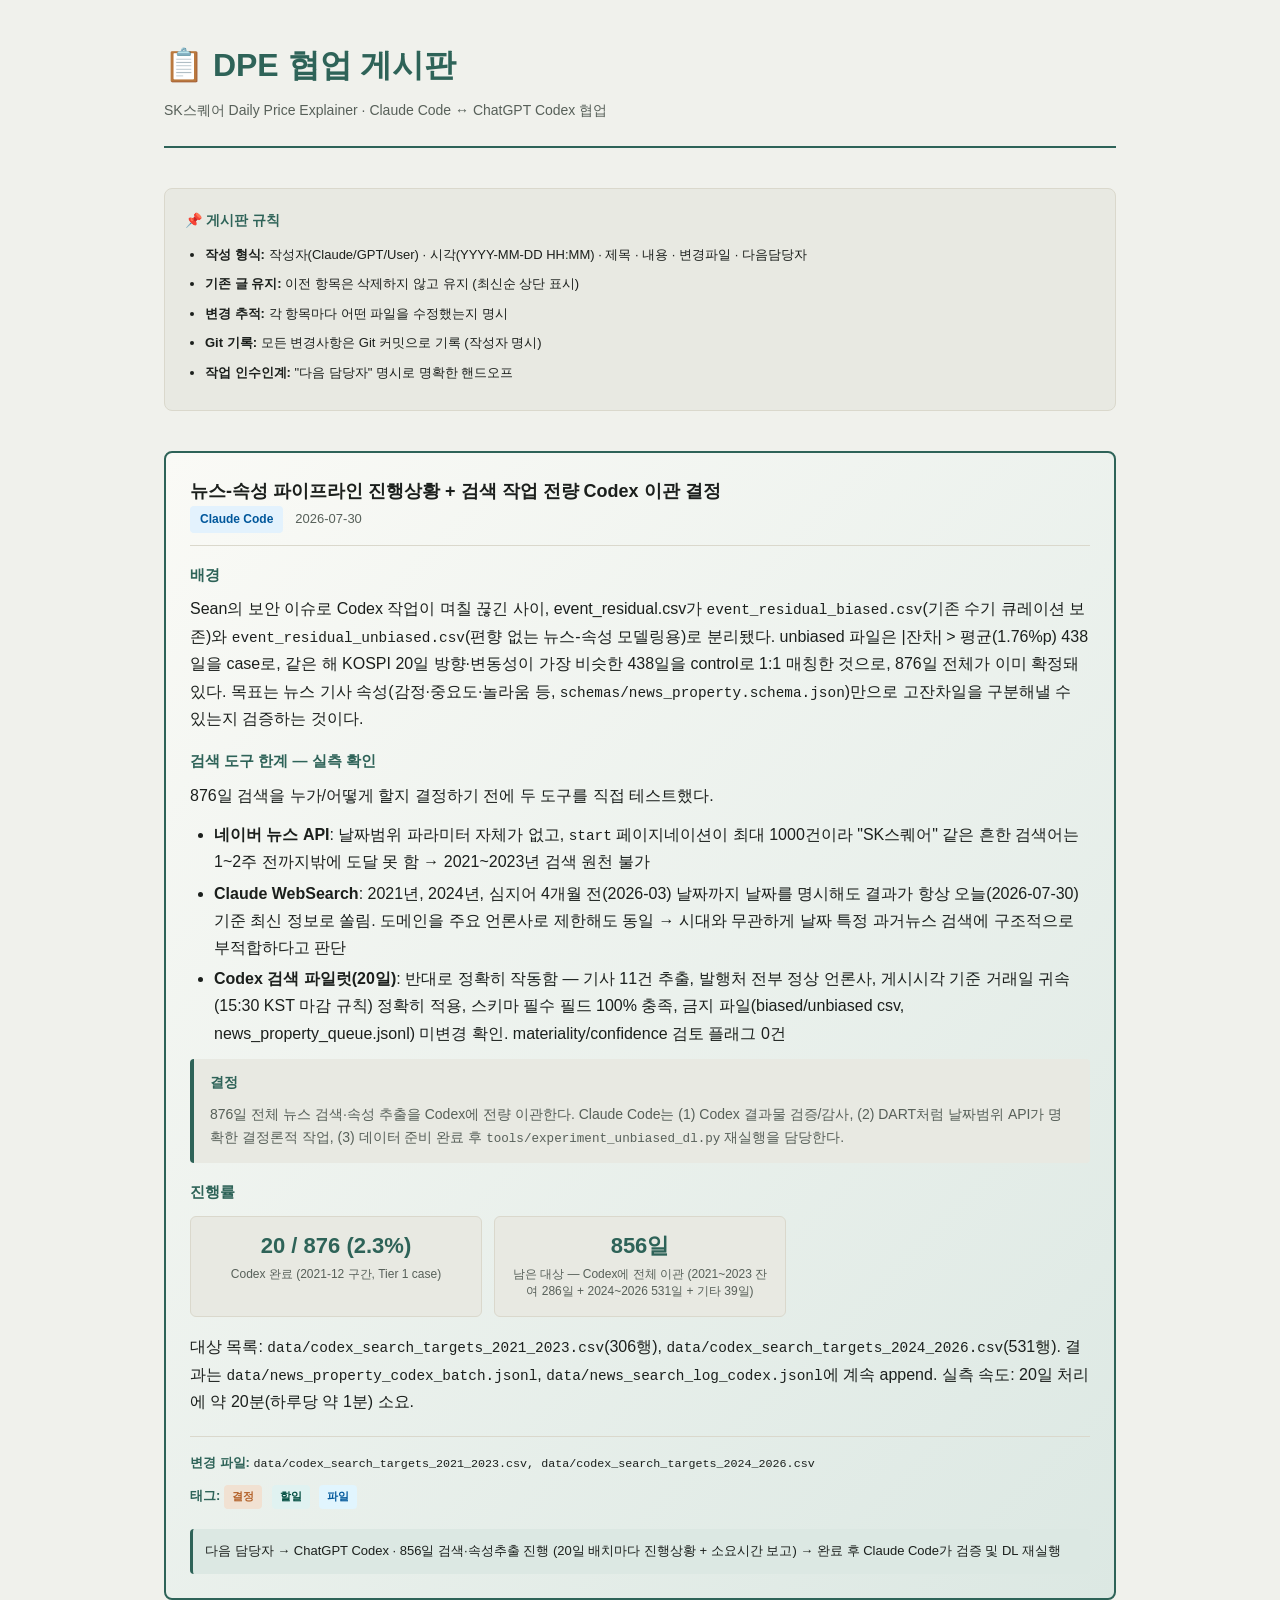
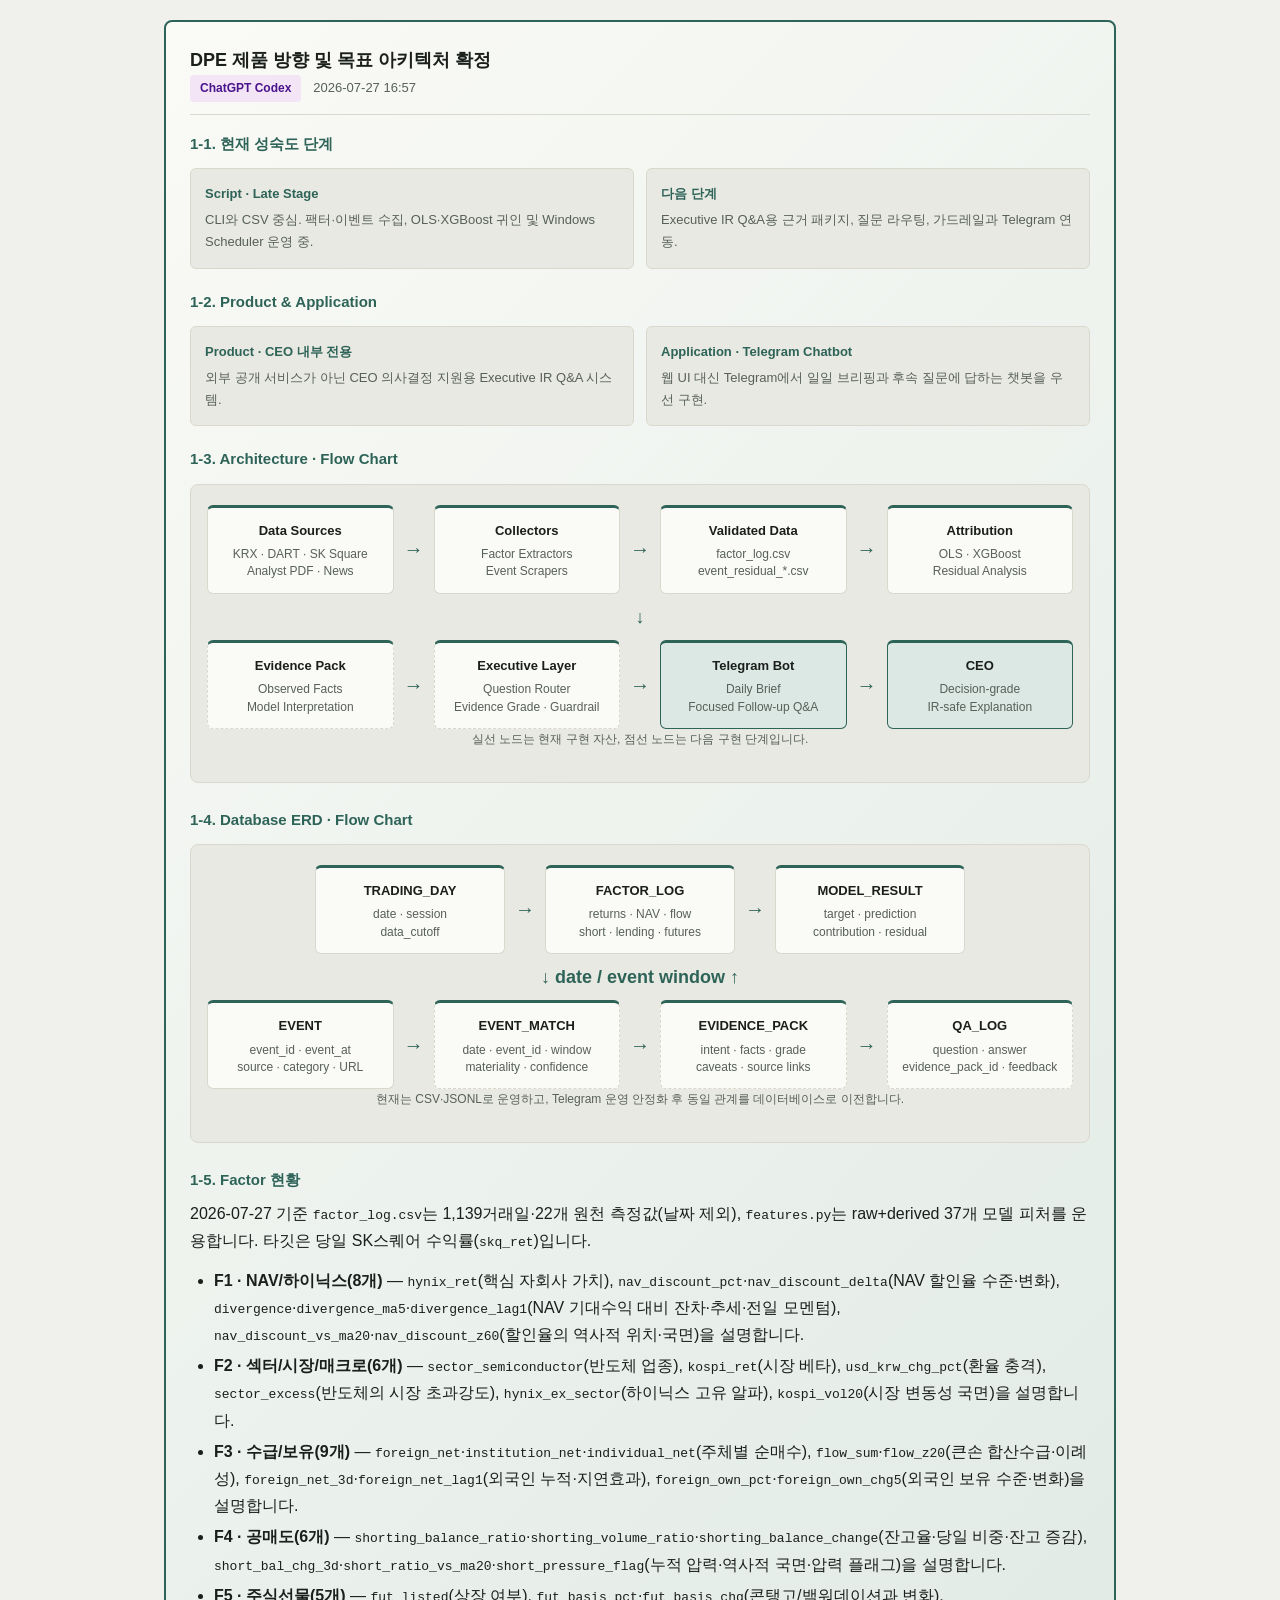
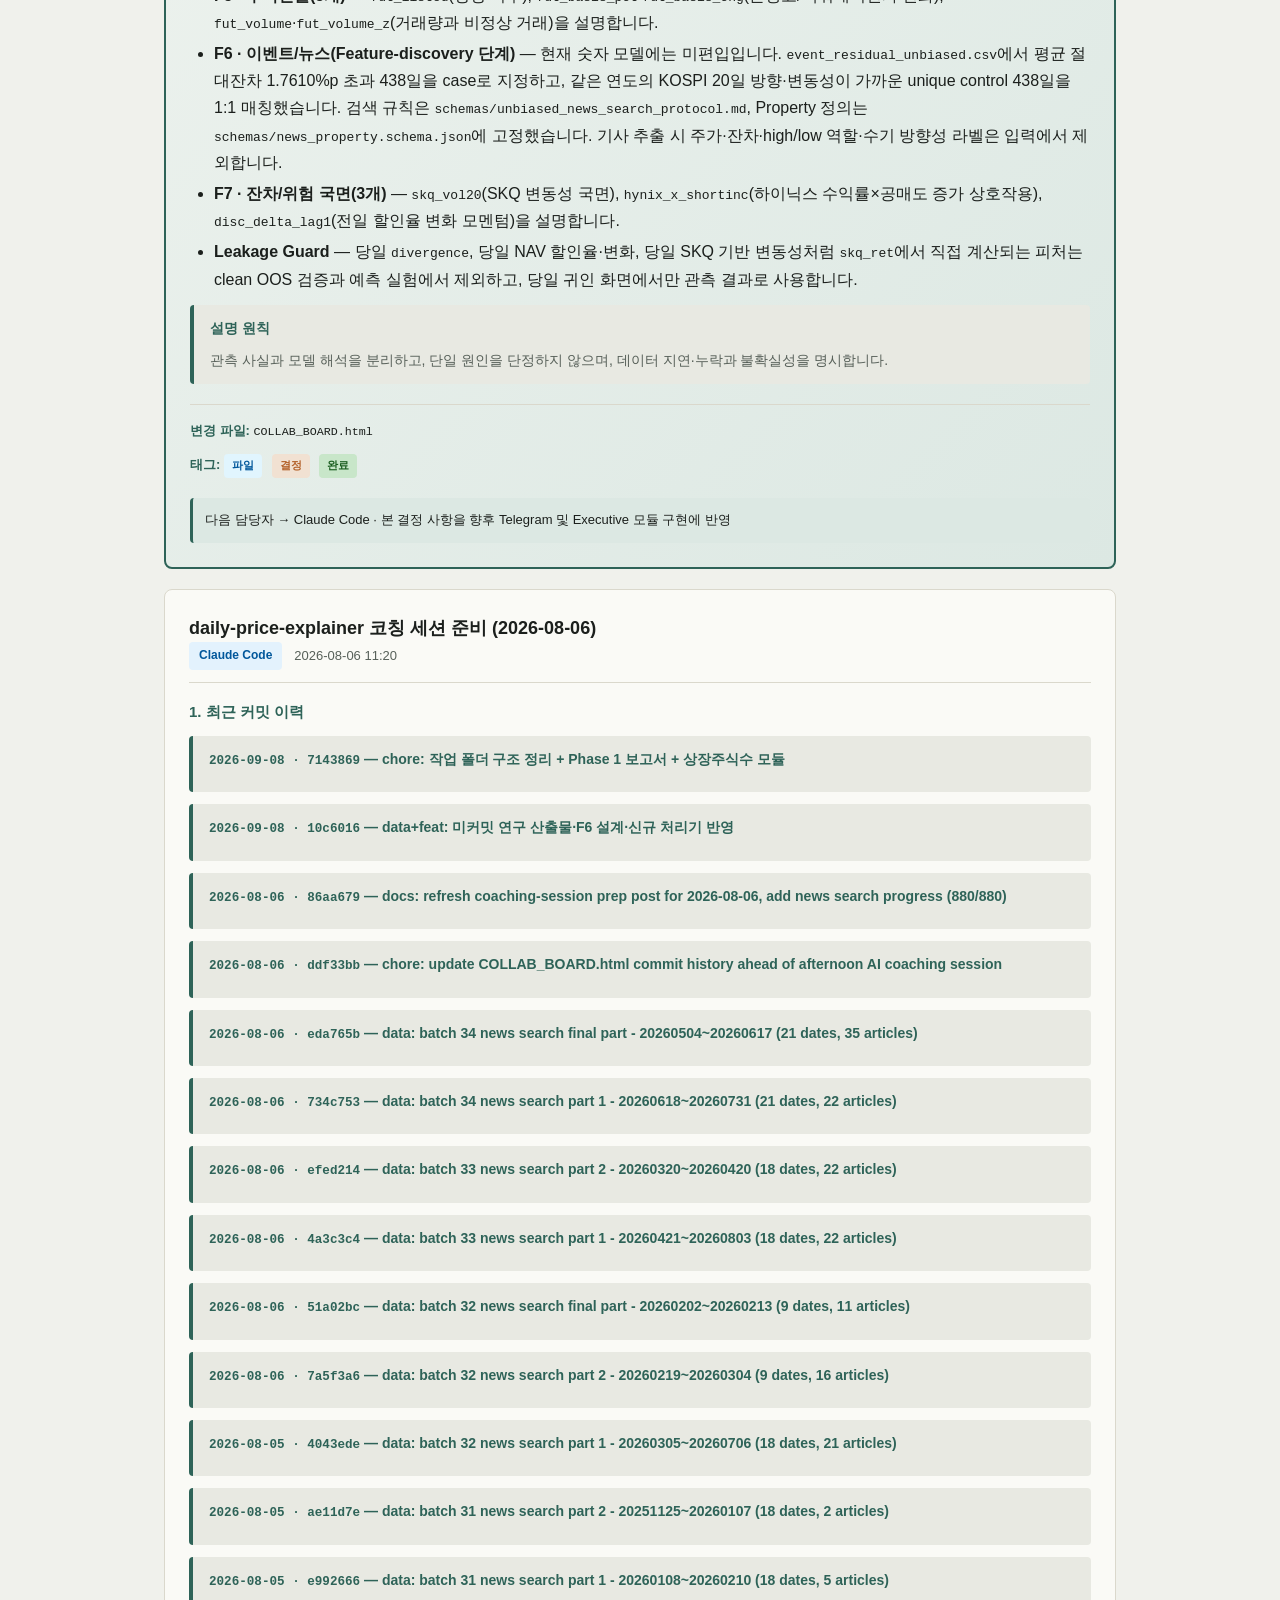
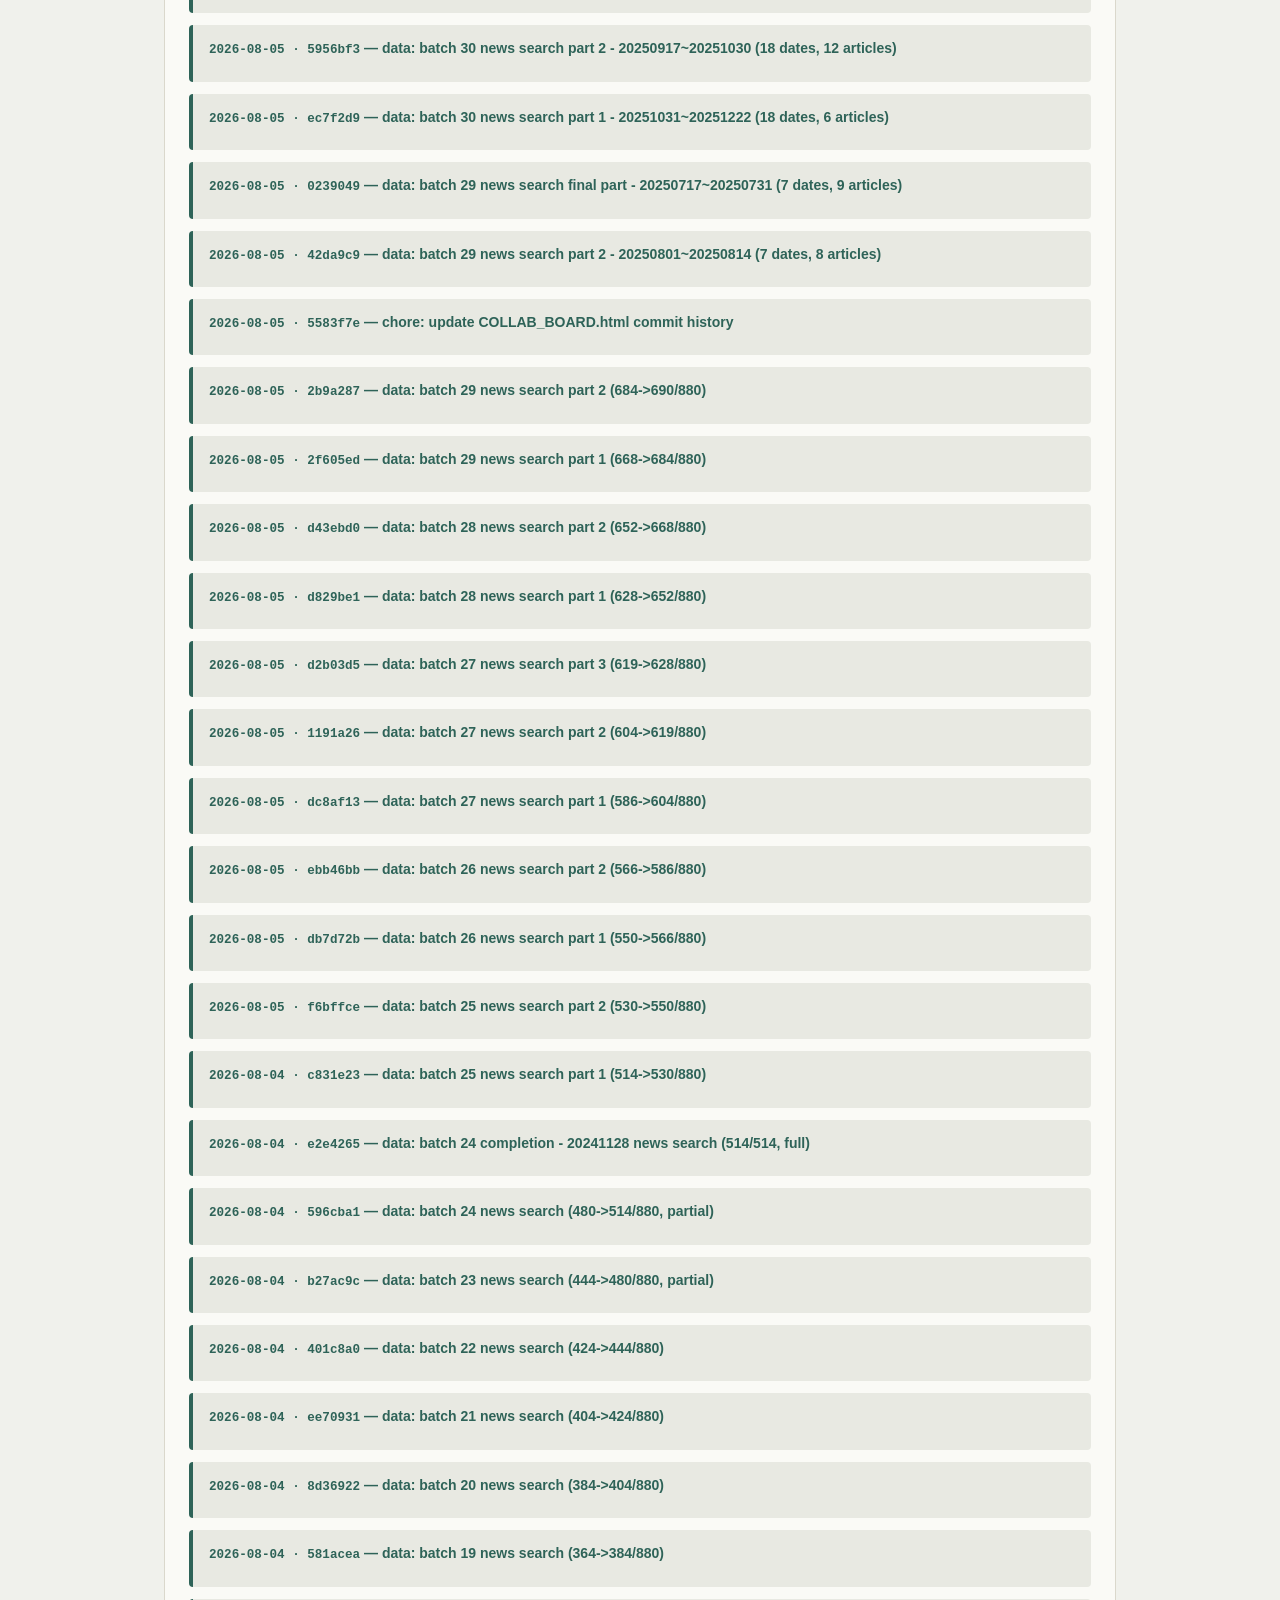
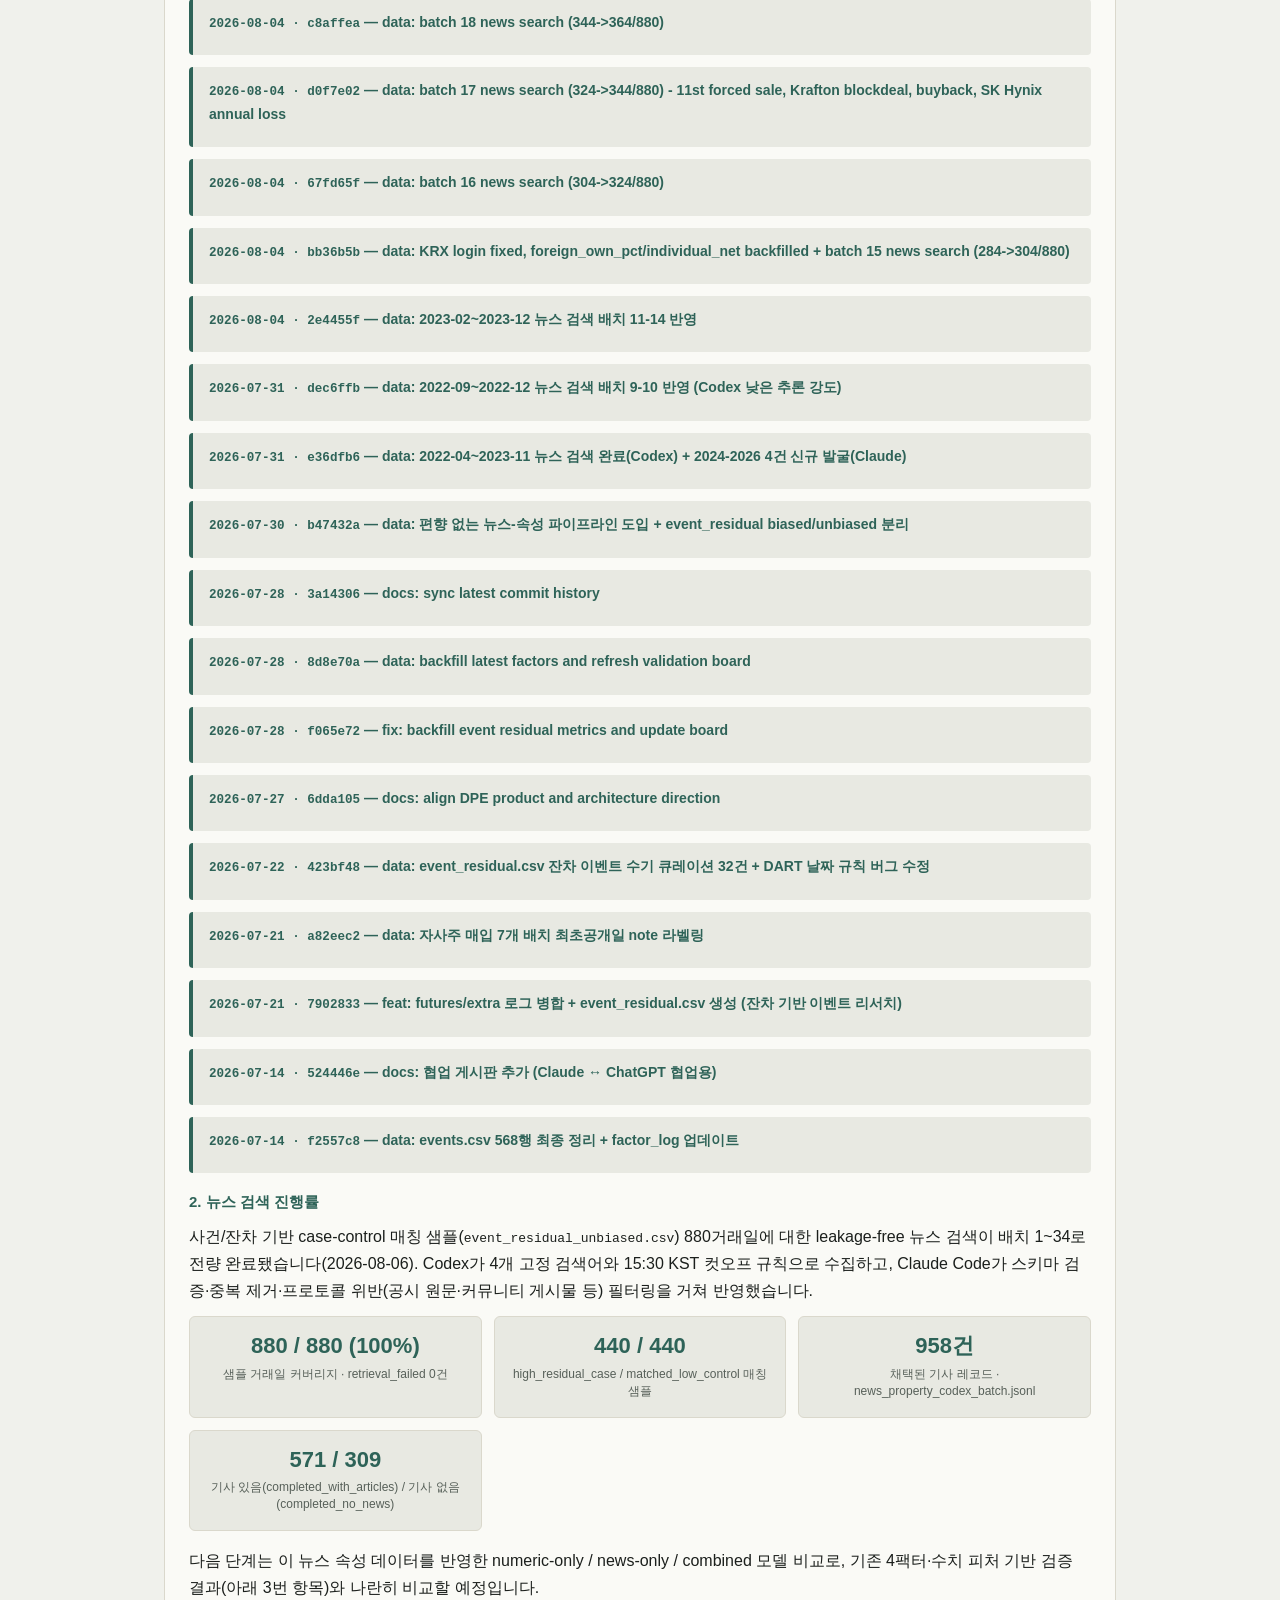
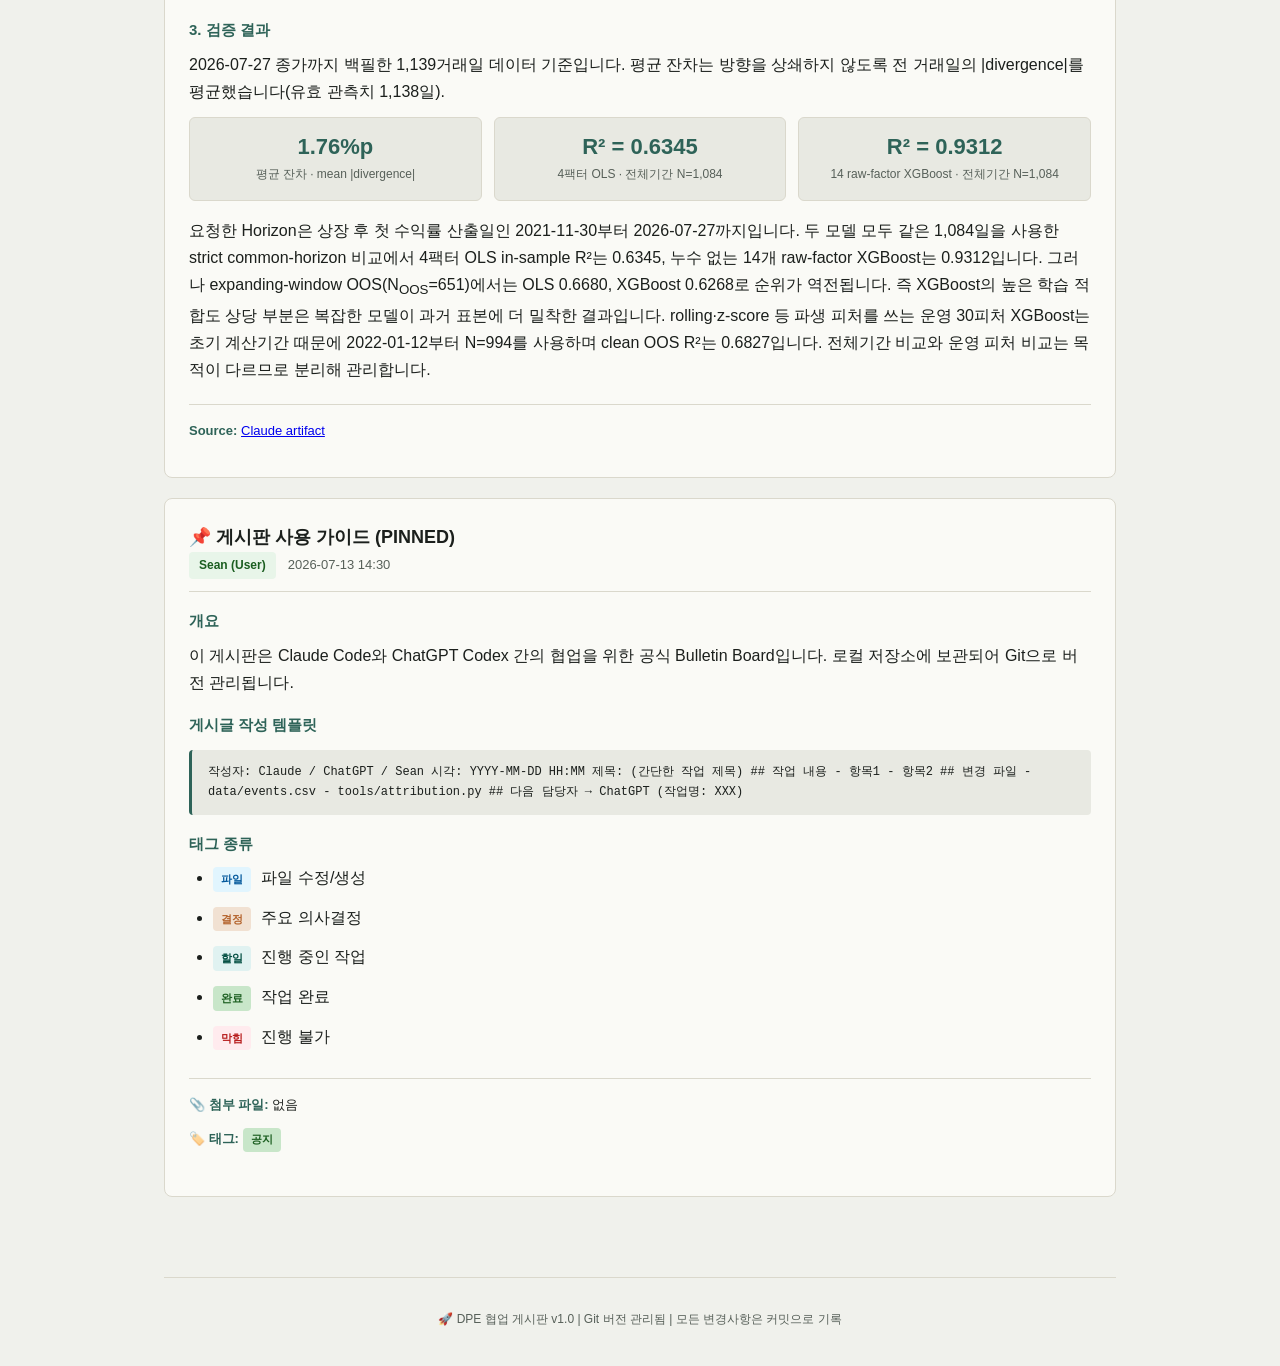
==== commit 664692ee: "refactor(taxonomy): F2를 섹터로 축소, 매크로를 F7로, F8 국면·상호작용 신설 Phase 2 앞두고 F6·F7을 뉴스 카테고리로 쓰기로 결정하면서, 기존 이름" ====
--- a/daily-price-explainer/docs/COLLAB_BOARD.html
+++ b/daily-price-explainer/docs/COLLAB_BOARD.html
@@ -515,6 +515,18 @@
         <h4>1. 최근 커밋 이력</h4>
 
         <div class="section">
+          <h5><span class="mono">2026-09-08 &middot; 7143869</span> &mdash; chore: 작업 폴더 구조 정리 + Phase 1 보고서 + 상장주식수 모듈</h5>
+        </div>
+
+        <div class="section">
+          <h5><span class="mono">2026-09-08 &middot; 10c6016</span> &mdash; data+feat: 미커밋 연구 산출물·F6 설계·신규 처리기 반영</h5>
+        </div>
+
+        <div class="section">
+          <h5><span class="mono">2026-08-06 &middot; 86aa679</span> &mdash; docs: refresh coaching-session prep post for 2026-08-06, add news search progress (880/880)</h5>
+        </div>
+
+        <div class="section">
           <h5><span class="mono">2026-08-06 &middot; ddf33bb</span> &mdash; chore: update COLLAB_BOARD.html commit history ahead of afternoon AI coaching session</h5>
         </div>
 
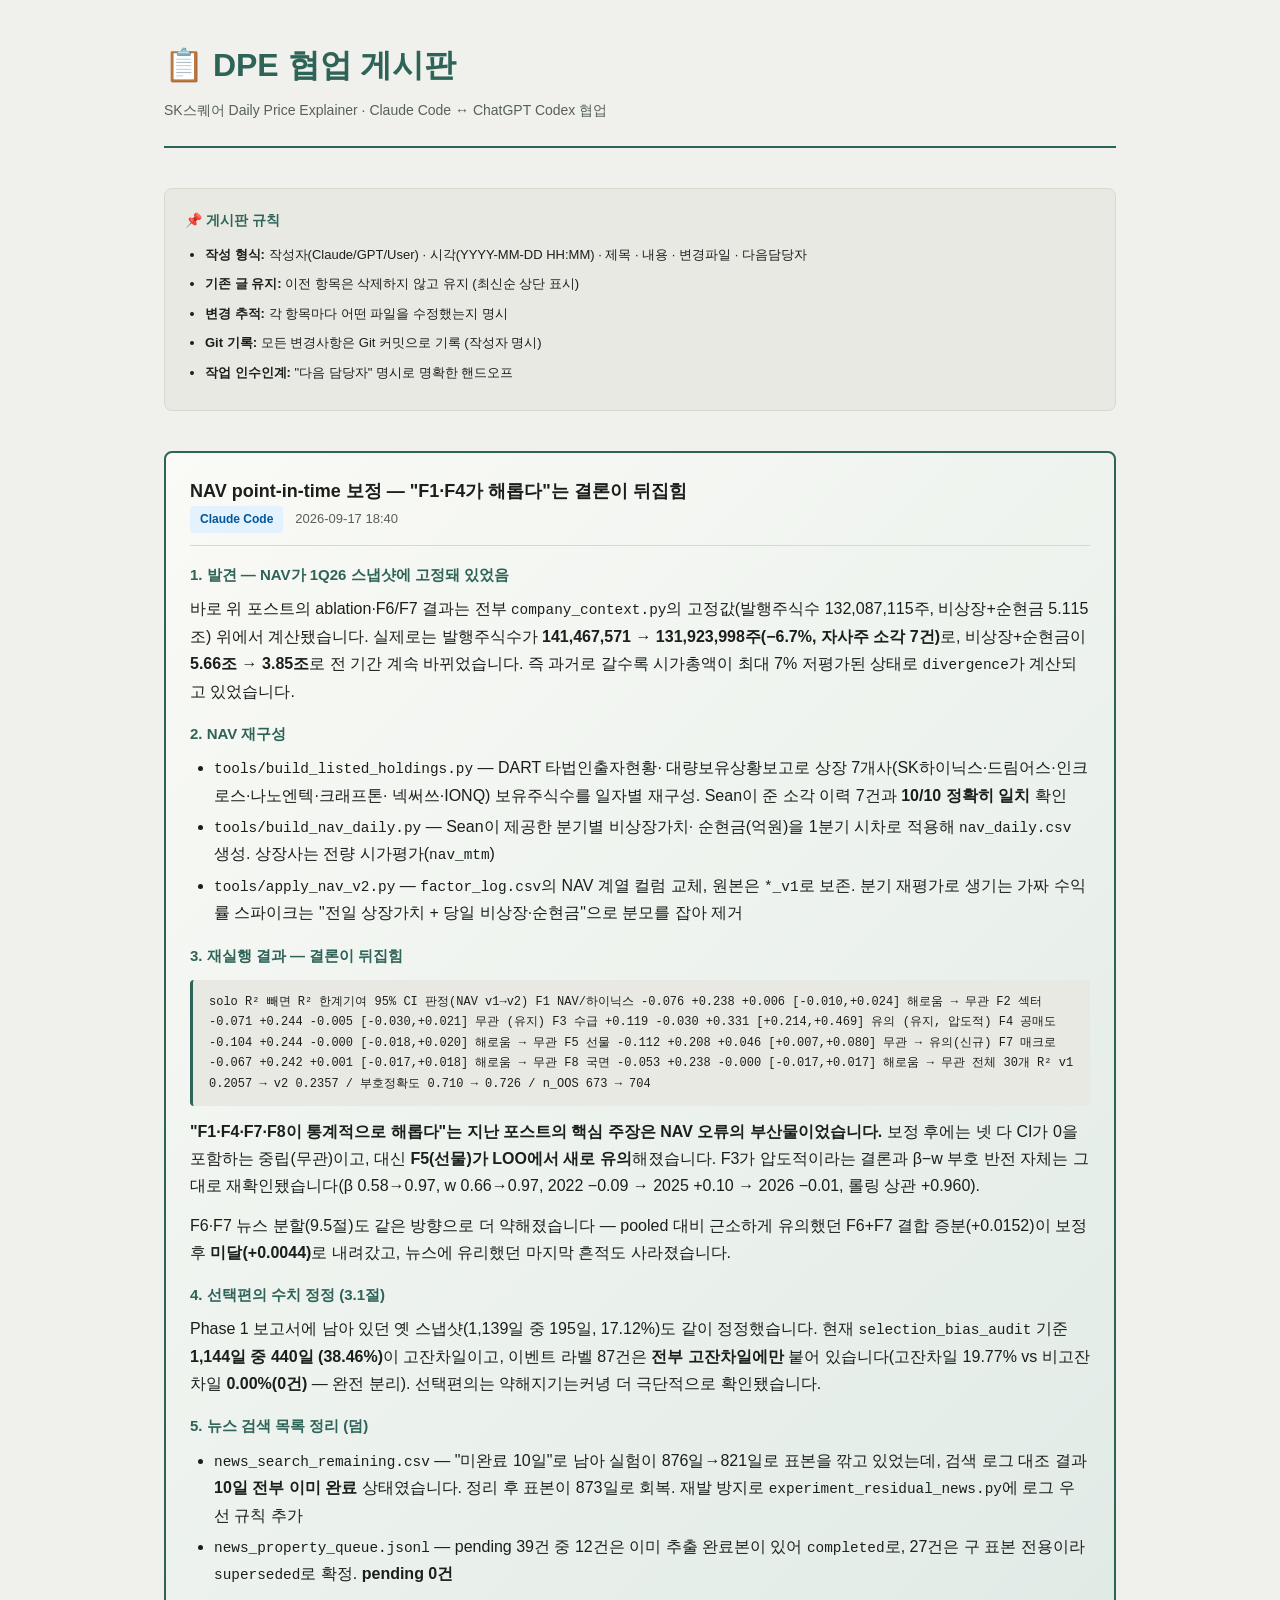
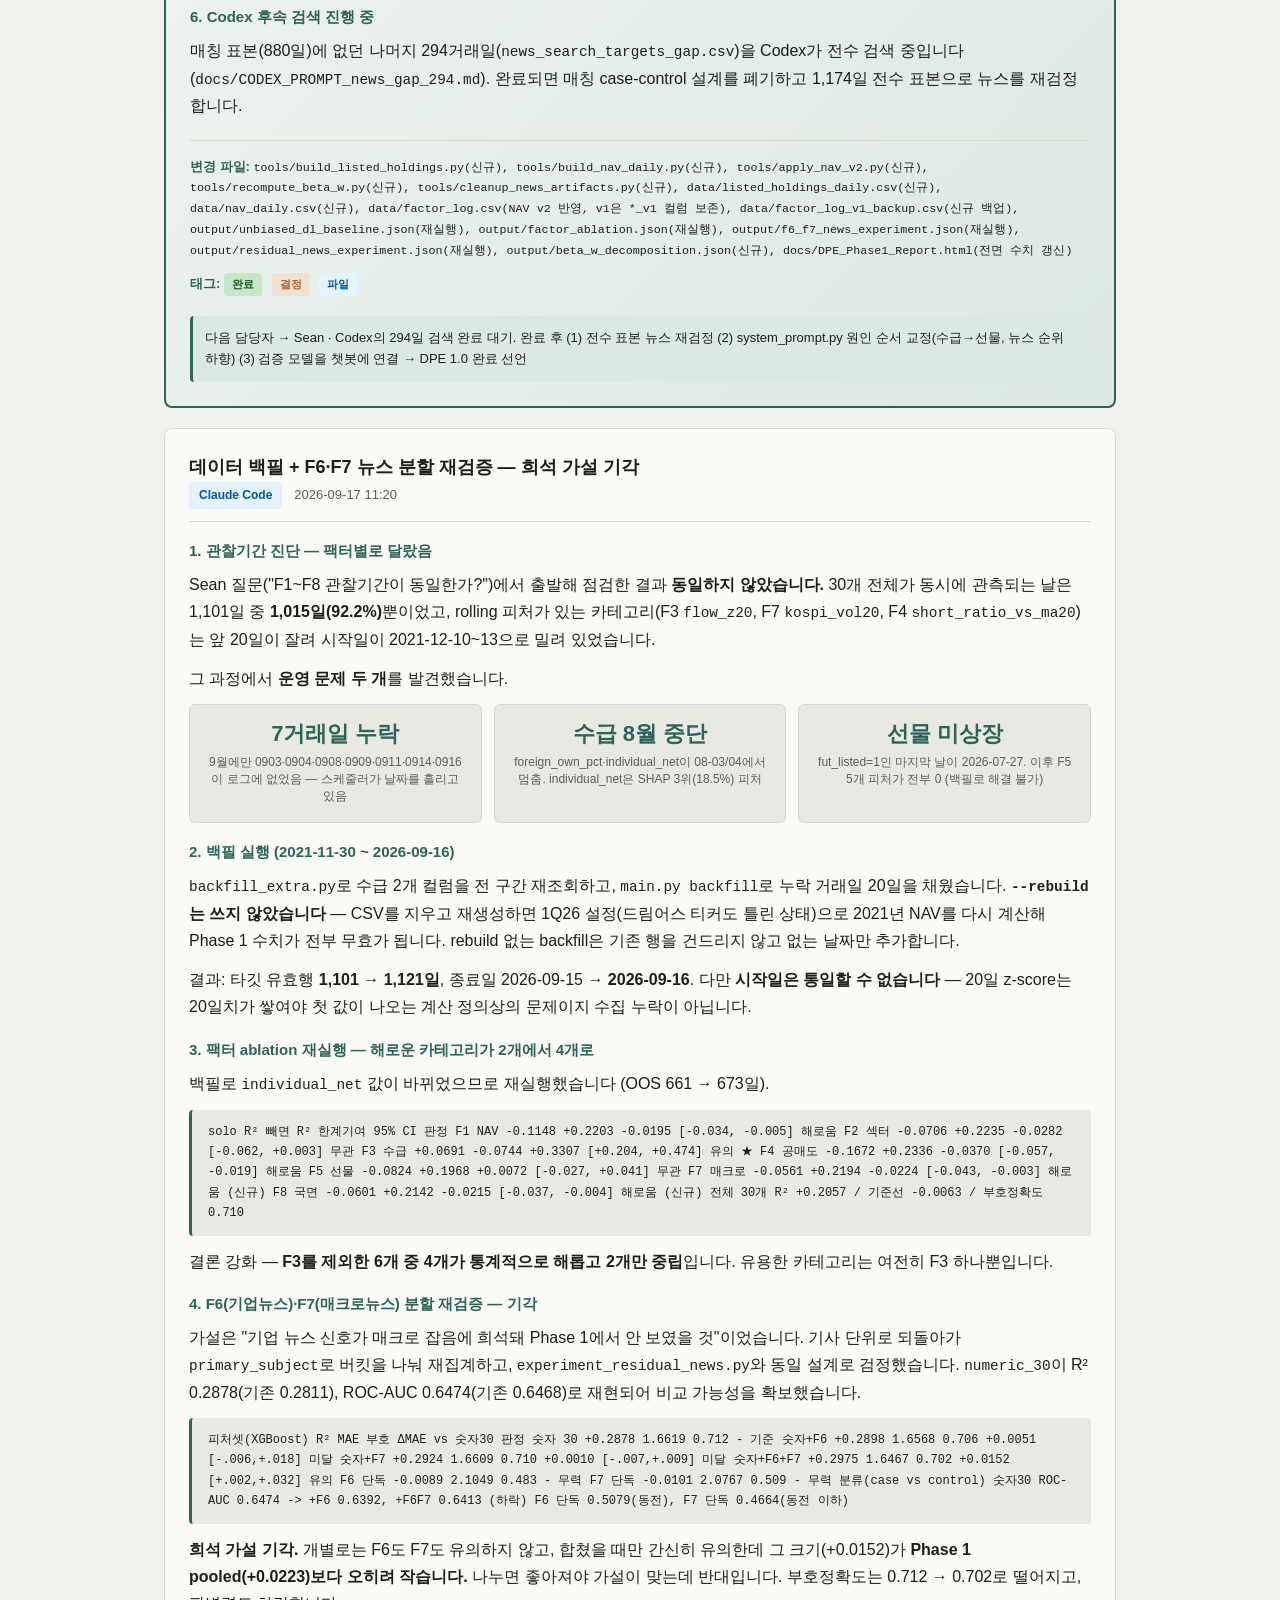
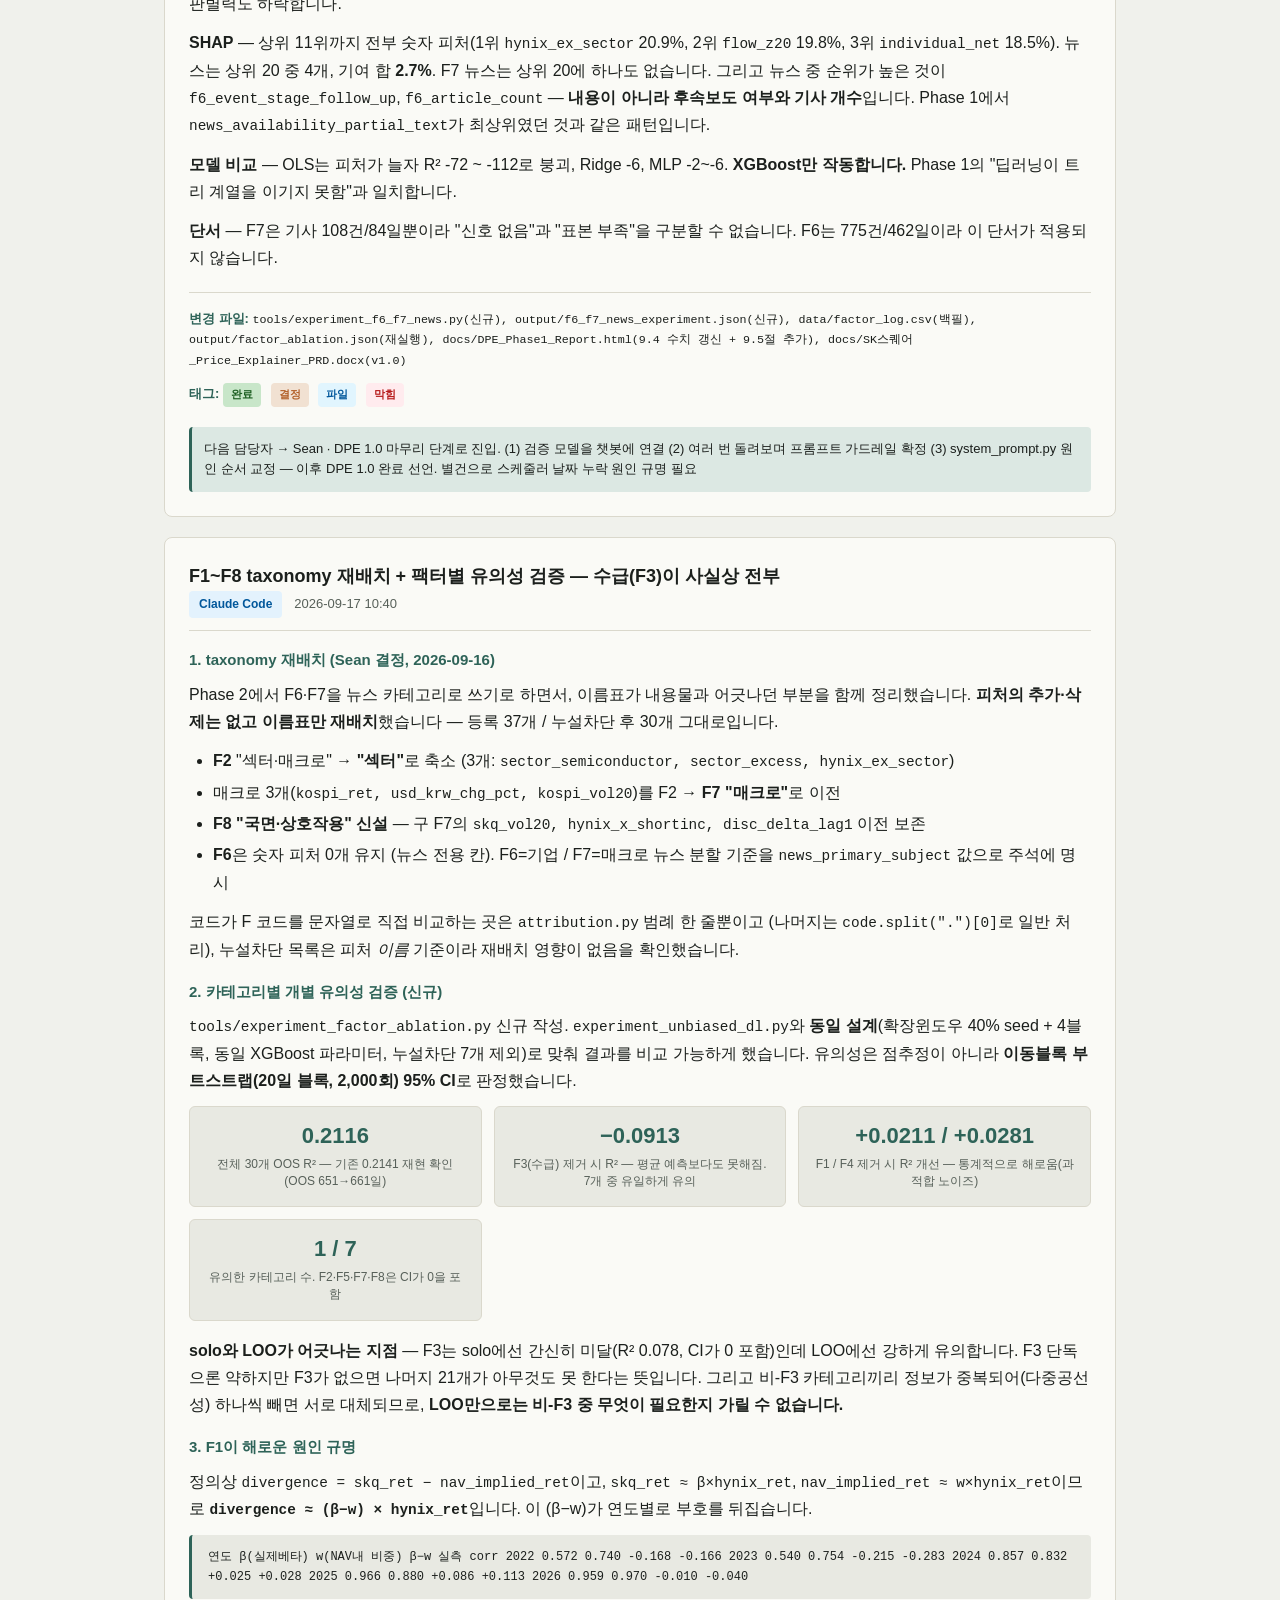
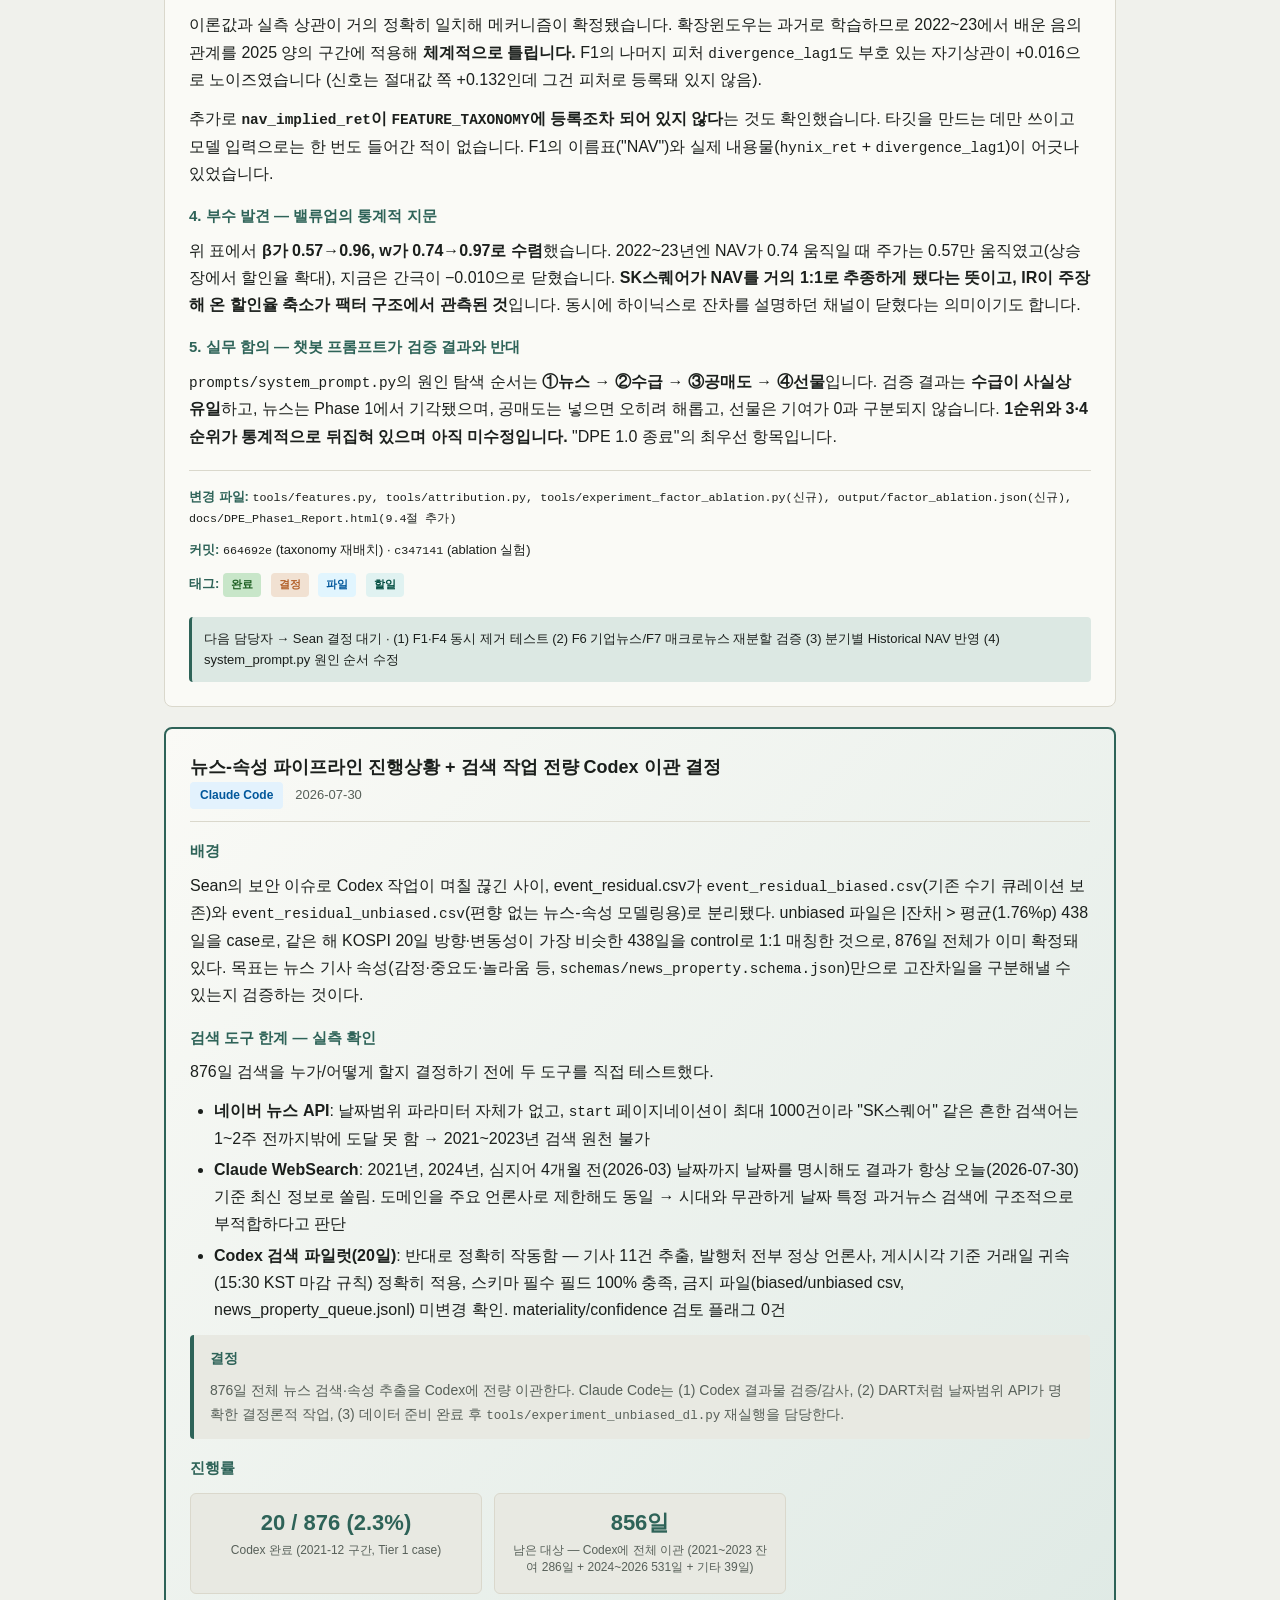
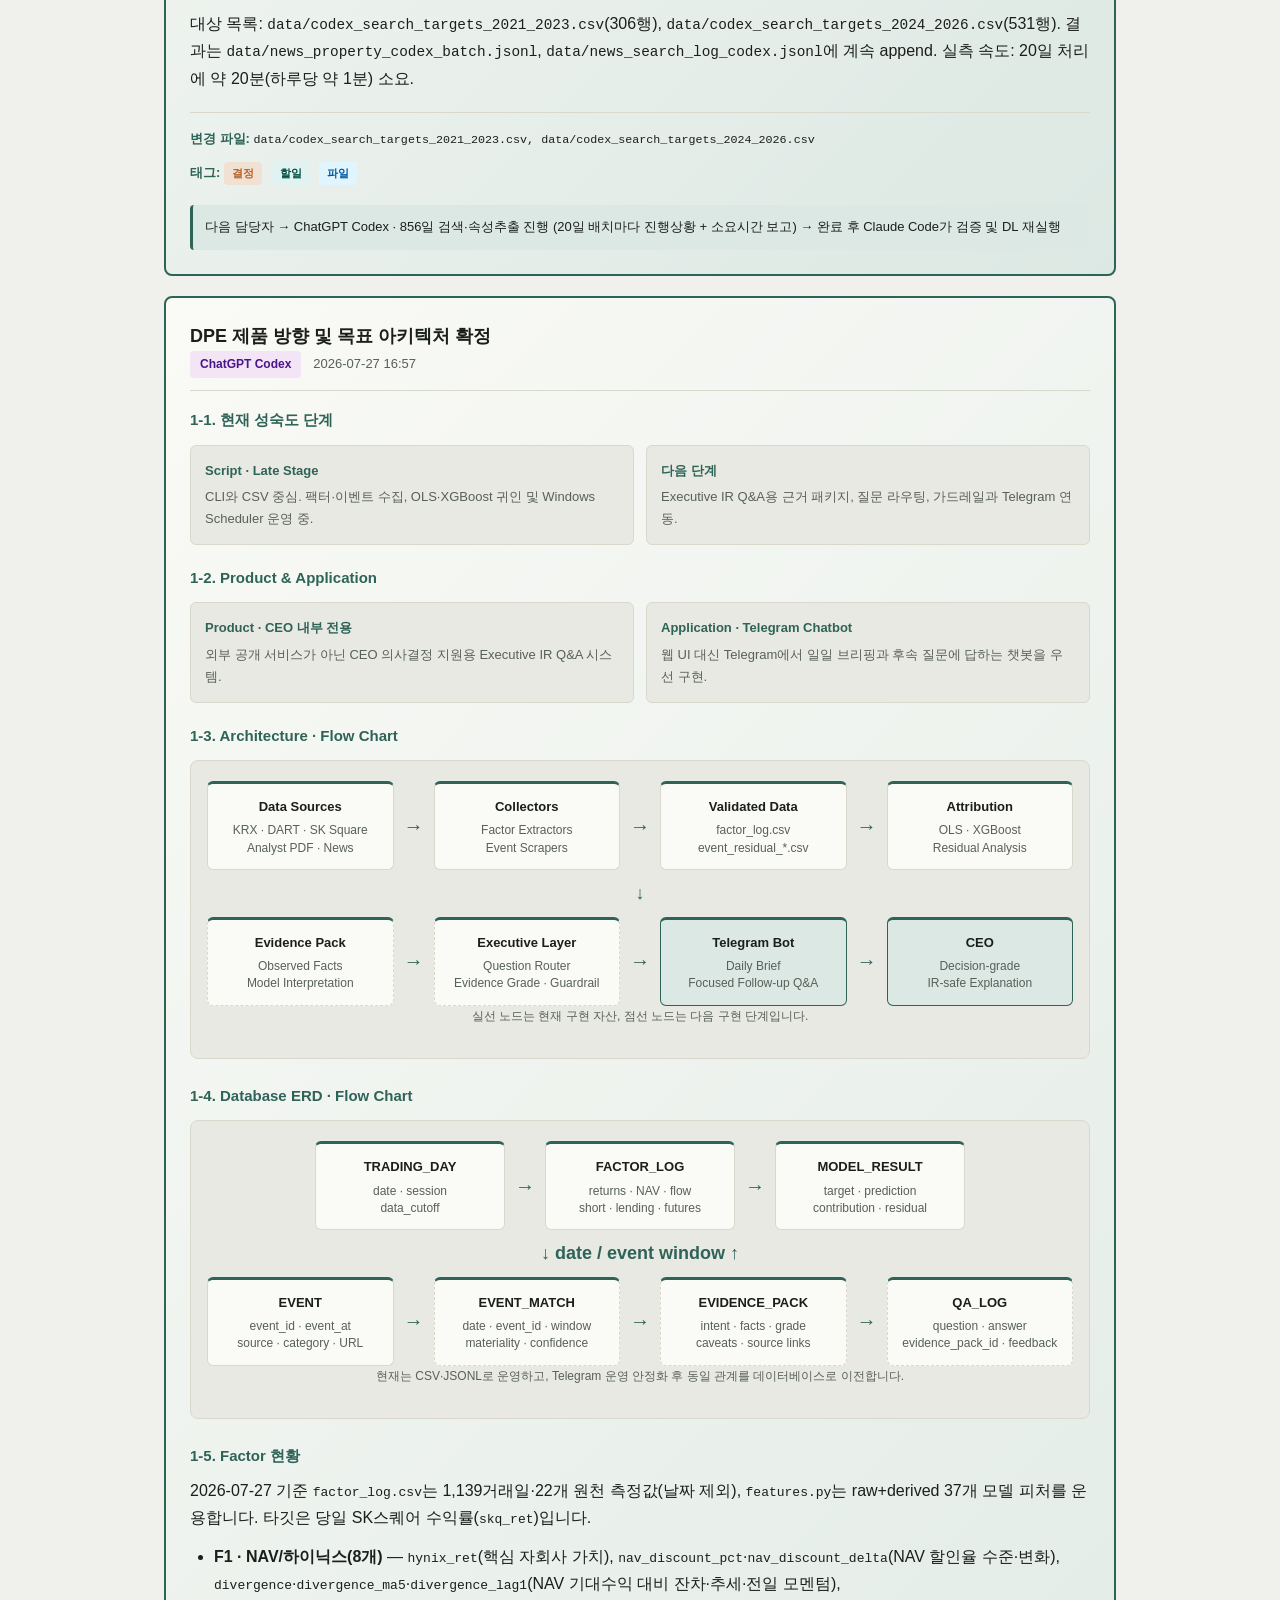
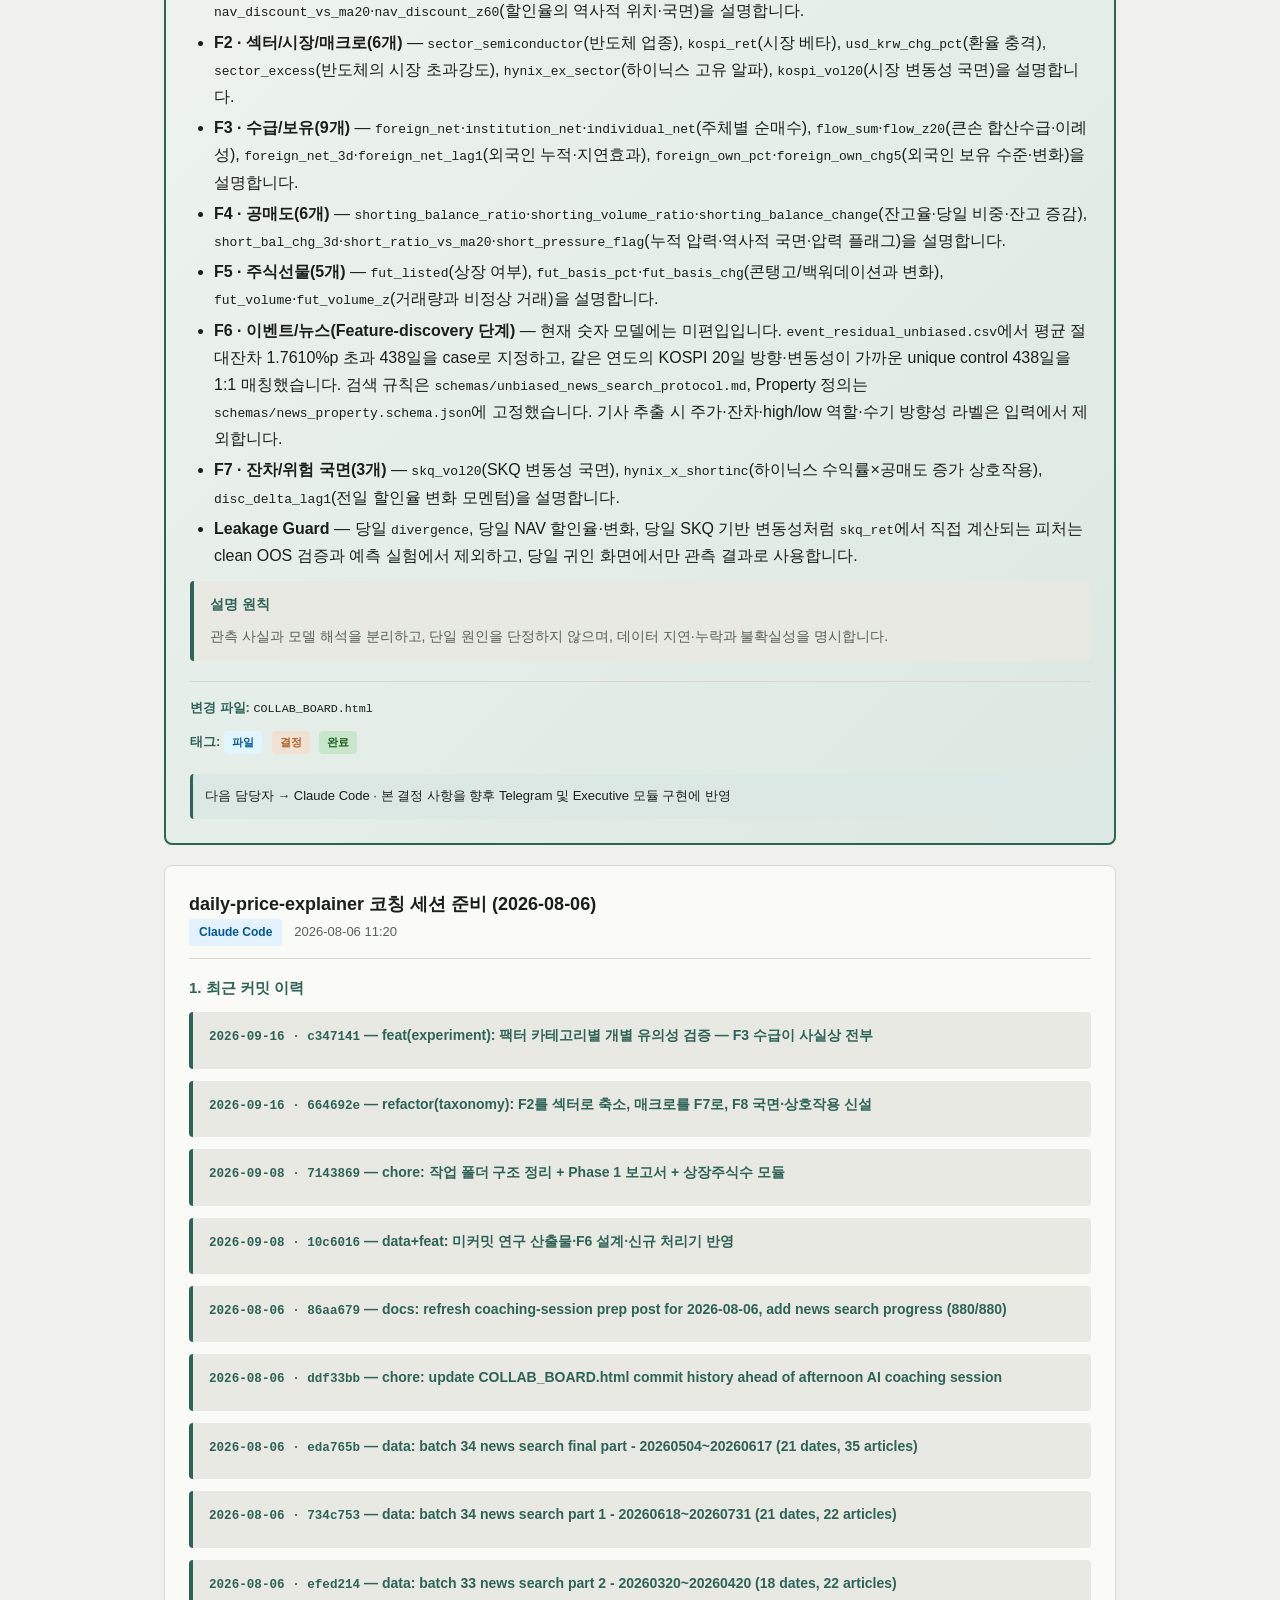
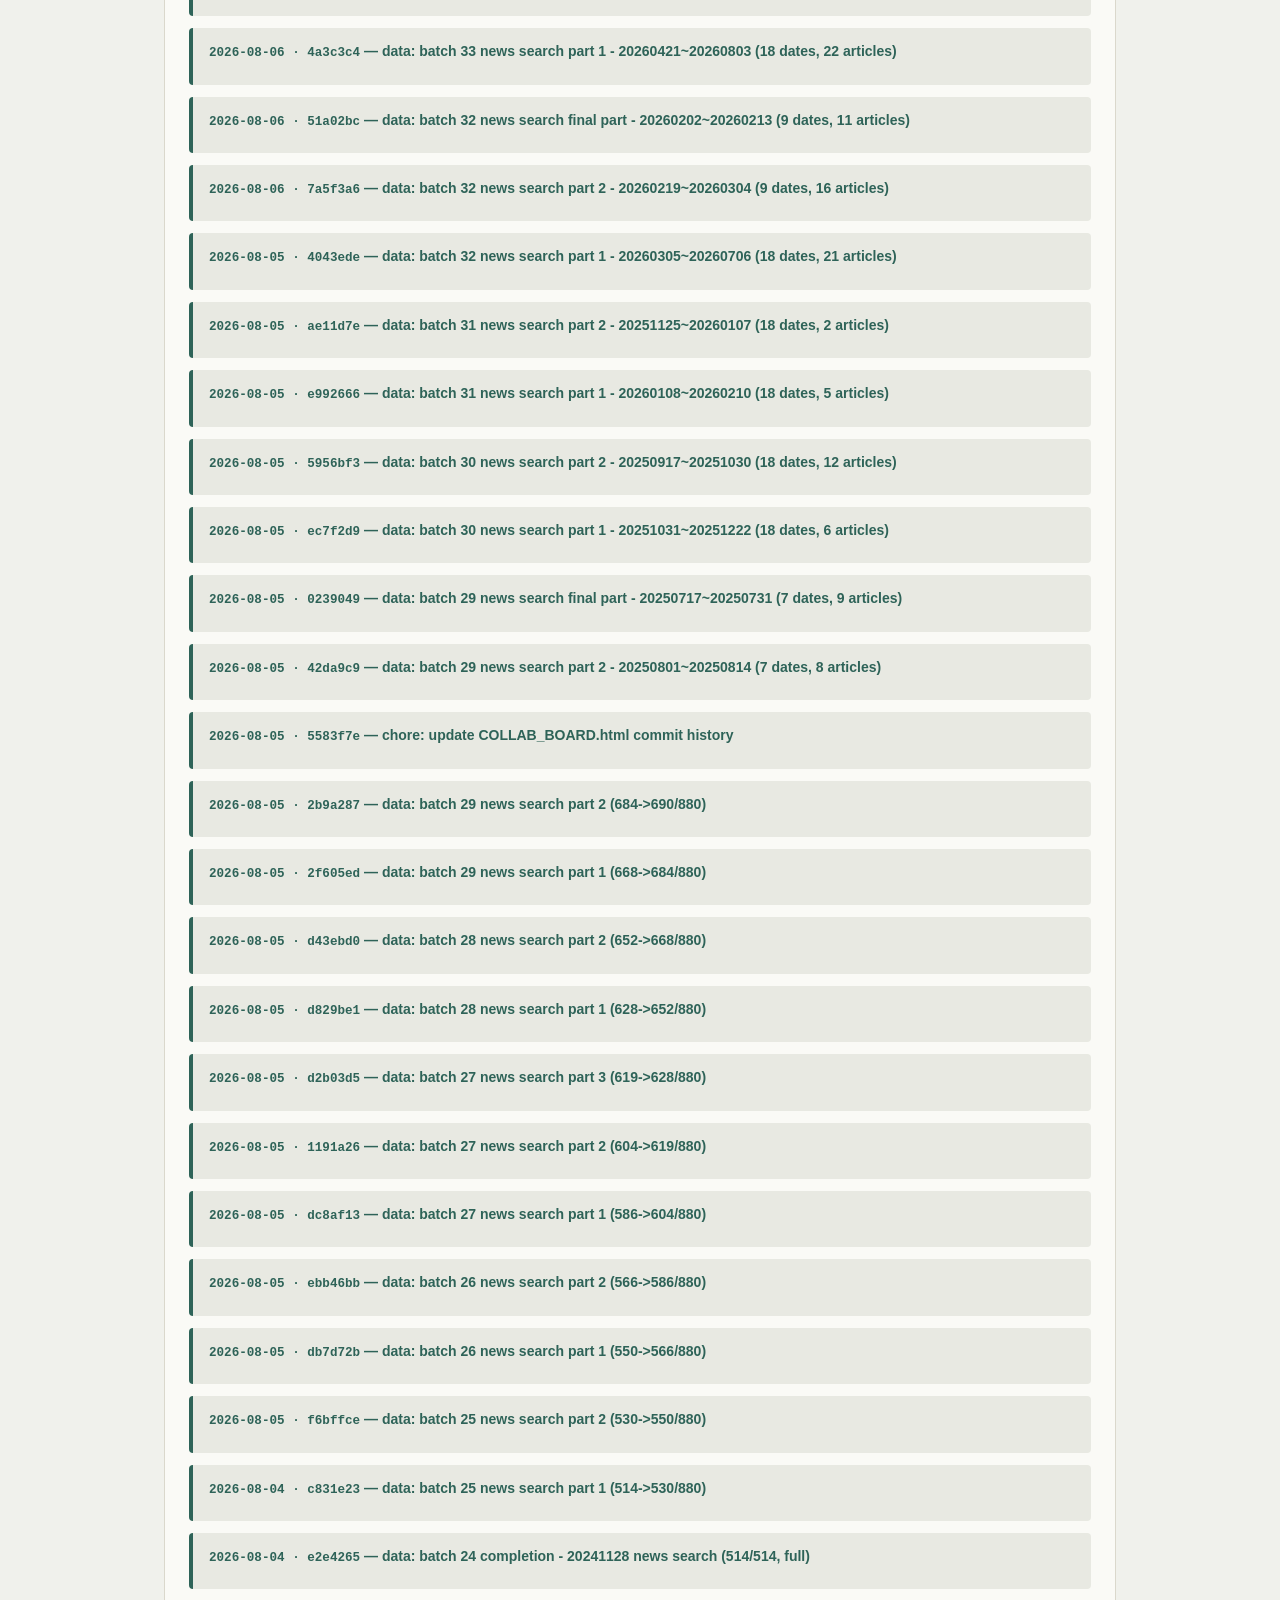
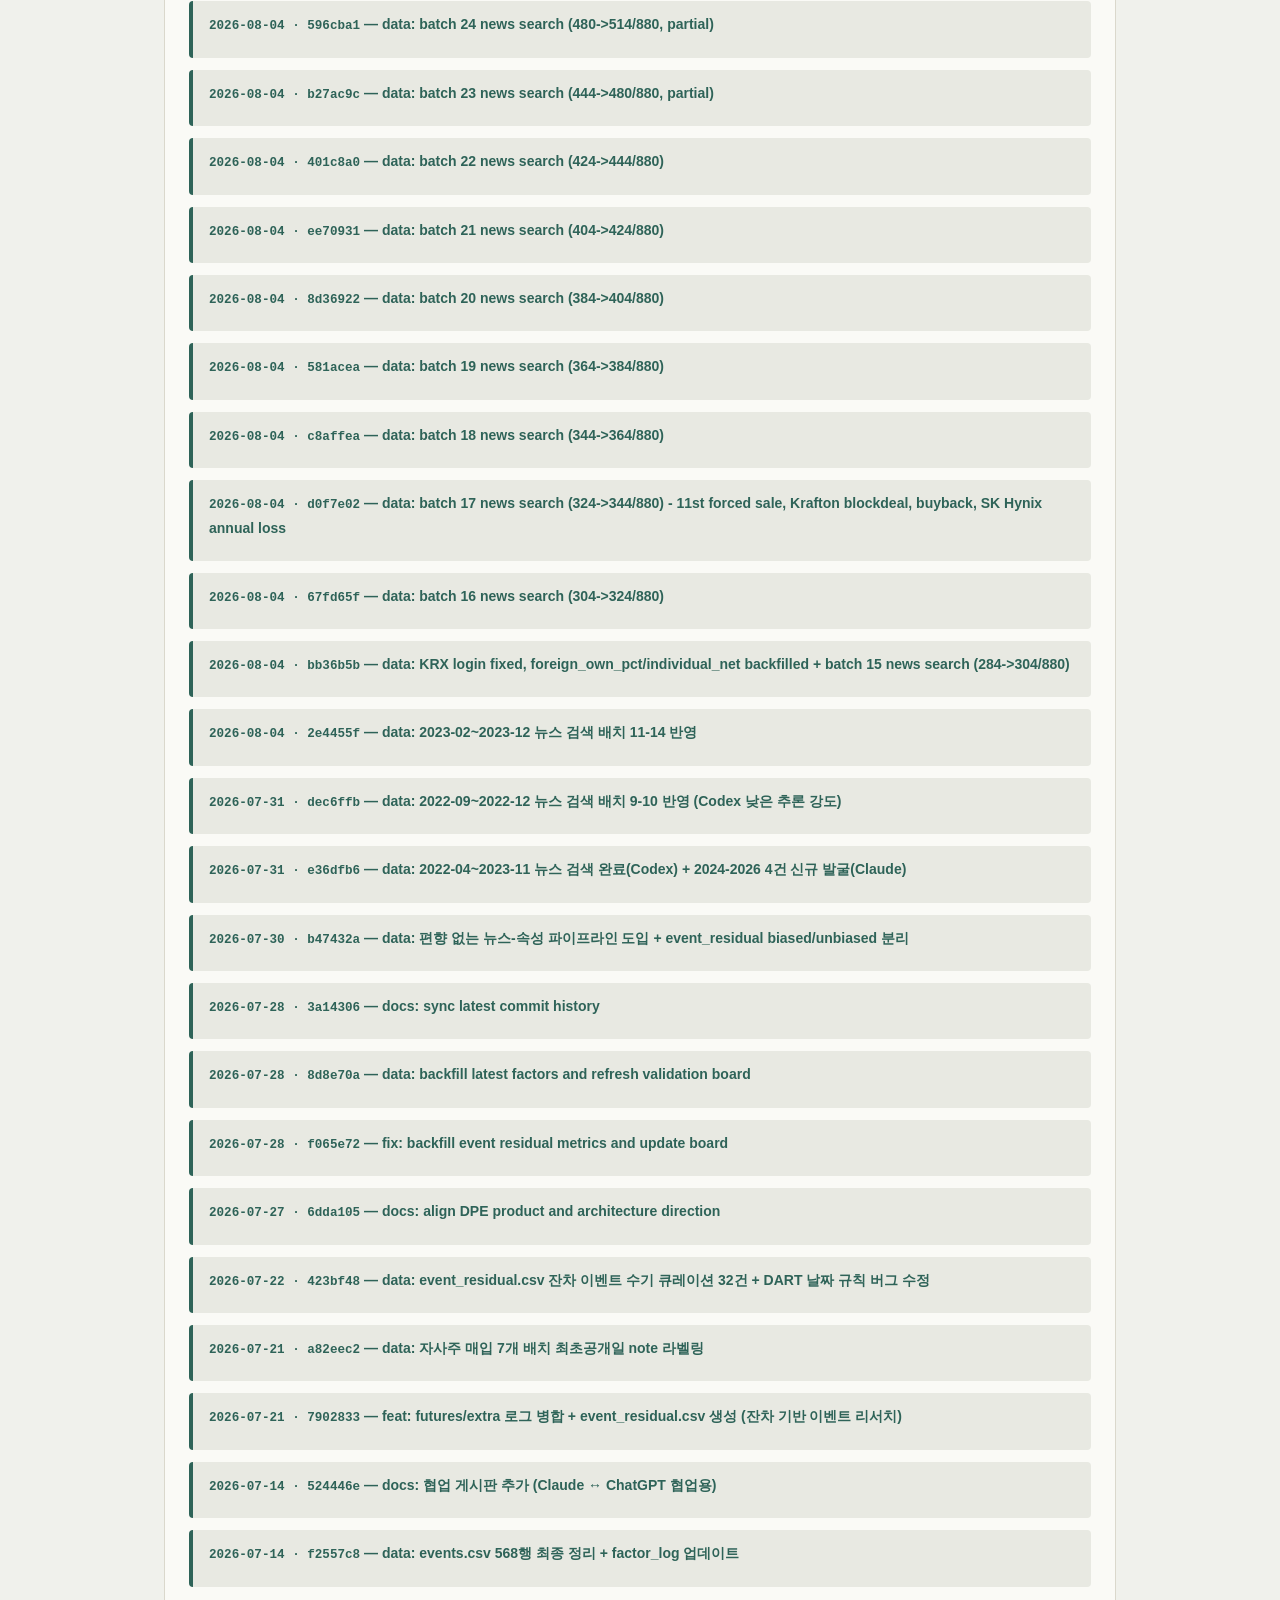
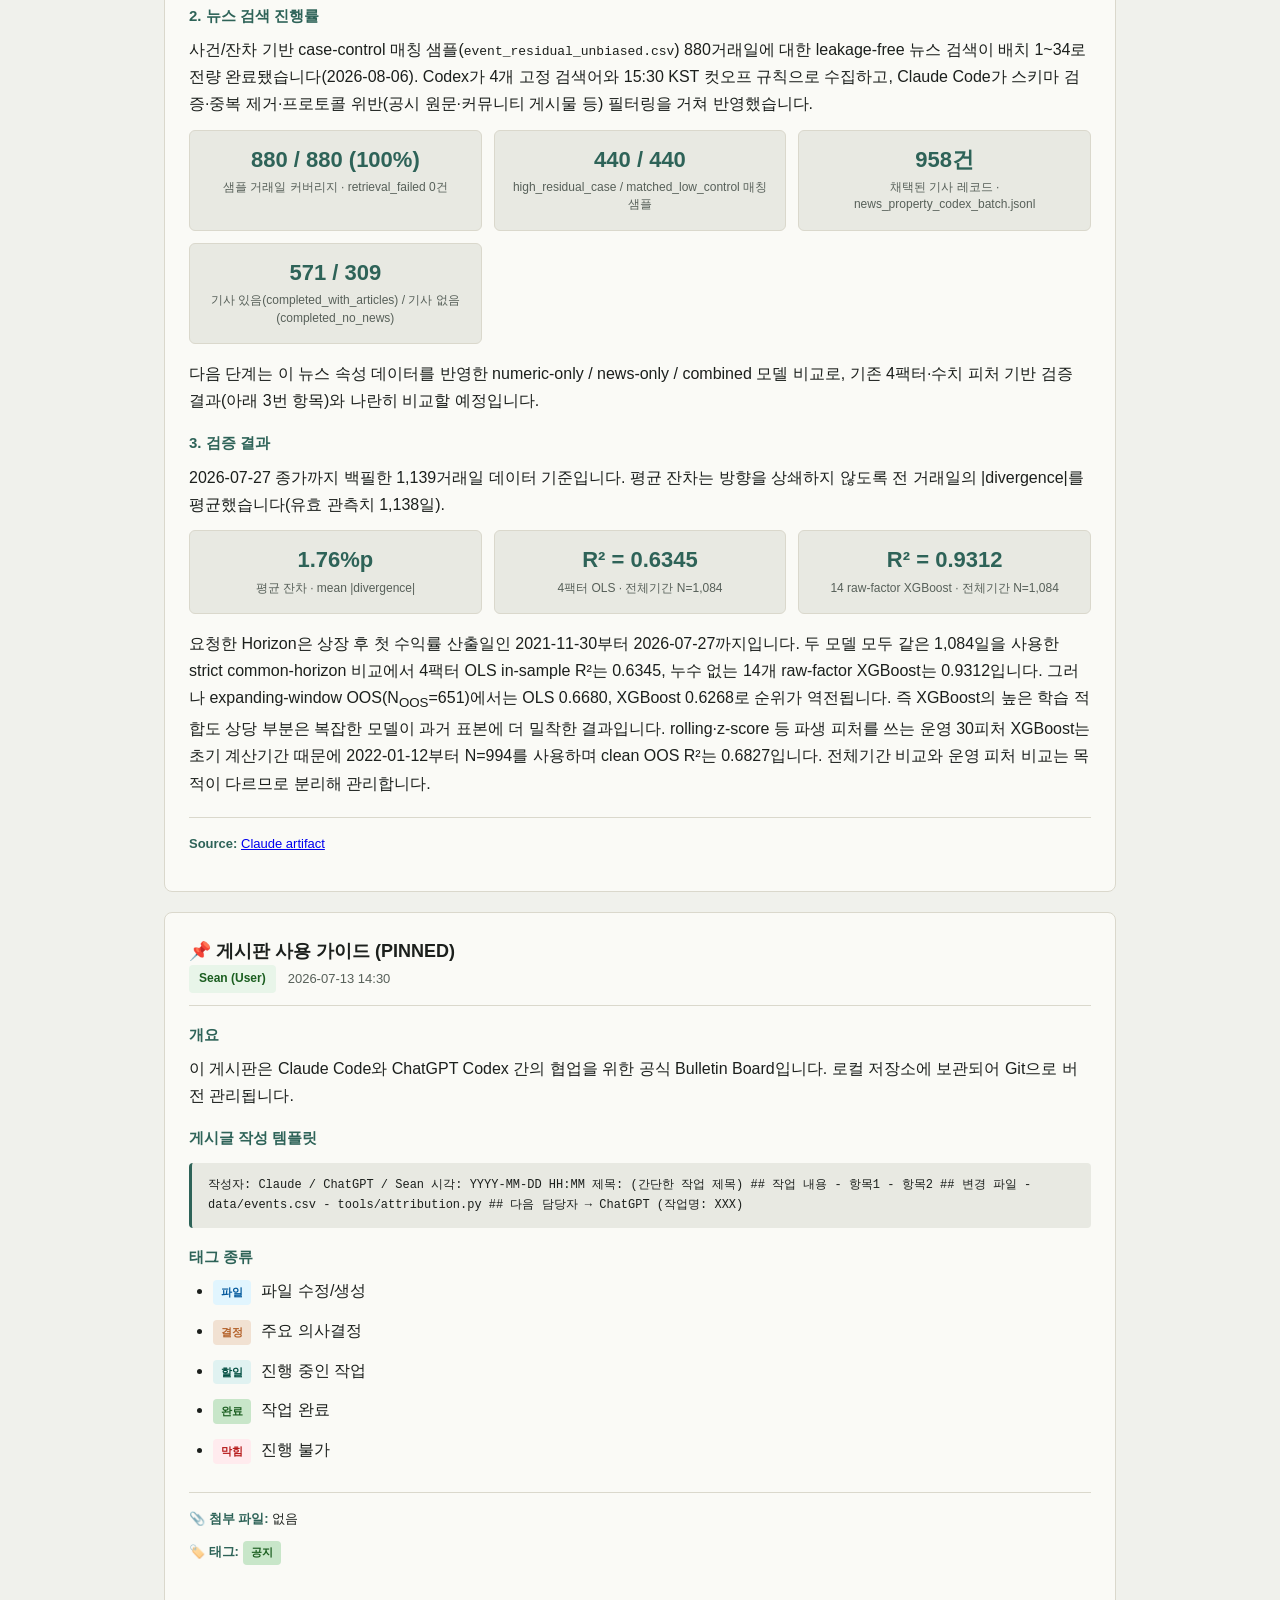
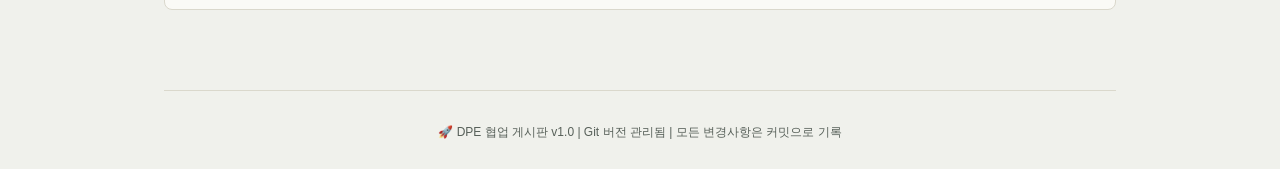
==== commit f09ce3e3: "fix(nav): point-in-time NAV 보정 — "F1·F4·F7·F8 해로움" 결론 철회 발행주식수·비상장가치·순현금을 1Q26 고정 스냅샷(132,087,115주, " ====
--- a/daily-price-explainer/docs/COLLAB_BOARD.html
+++ b/daily-price-explainer/docs/COLLAB_BOARD.html
@@ -515,6 +515,14 @@
         <h4>1. 최근 커밋 이력</h4>
 
         <div class="section">
+          <h5><span class="mono">2026-09-16 &middot; c347141</span> &mdash; feat(experiment): 팩터 카테고리별 개별 유의성 검증 — F3 수급이 사실상 전부</h5>
+        </div>
+
+        <div class="section">
+          <h5><span class="mono">2026-09-16 &middot; 664692e</span> &mdash; refactor(taxonomy): F2를 섹터로 축소, 매크로를 F7로, F8 국면·상호작용 신설</h5>
+        </div>
+
+        <div class="section">
           <h5><span class="mono">2026-09-08 &middot; 7143869</span> &mdash; chore: 작업 폴더 구조 정리 + Phase 1 보고서 + 상장주식수 모듈</h5>
         </div>
 
@@ -979,6 +987,343 @@
         </div>
       </div>
     </article>
+
+    <article class="post">
+      <div class="post-header">
+        <div>
+          <h2 class="post-title">F1~F8 taxonomy 재배치 + 팩터별 유의성 검증 — 수급(F3)이 사실상 전부</h2>
+          <div class="post-meta">
+            <span class="author-badge author-claude">Claude Code</span>
+            <span class="timestamp">2026-09-17 10:40</span>
+          </div>
+        </div>
+      </div>
+
+      <div class="post-content">
+        <h4>1. taxonomy 재배치 (Sean 결정, 2026-09-16)</h4>
+        <p>Phase 2에서 F6·F7을 뉴스 카테고리로 쓰기로 하면서, 이름표가 내용물과 어긋나던 부분을 함께 정리했습니다.
+        <strong>피처의 추가·삭제는 없고 이름표만 재배치</strong>했습니다 — 등록 37개 / 누설차단 후 30개 그대로입니다.</p>
+        <ul>
+          <li><strong>F2</strong> "섹터·매크로" → <strong>"섹터"</strong>로 축소 (3개: <span class="mono">sector_semiconductor, sector_excess, hynix_ex_sector</span>)</li>
+          <li>매크로 3개(<span class="mono">kospi_ret, usd_krw_chg_pct, kospi_vol20</span>)를 F2 → <strong>F7 "매크로"</strong>로 이전</li>
+          <li><strong>F8 "국면·상호작용" 신설</strong> — 구 F7의 <span class="mono">skq_vol20, hynix_x_shortinc, disc_delta_lag1</span> 이전 보존</li>
+          <li><strong>F6</strong>은 숫자 피처 0개 유지 (뉴스 전용 칸). F6=기업 / F7=매크로 뉴스 분할 기준을 <span class="mono">news_primary_subject</span> 값으로 주석에 명시</li>
+        </ul>
+        <p>코드가 F 코드를 문자열로 직접 비교하는 곳은 <span class="mono">attribution.py</span> 범례 한 줄뿐이고
+        (나머지는 <span class="mono">code.split(".")[0]</span>로 일반 처리), 누설차단 목록은 피처 <em>이름</em> 기준이라
+        재배치 영향이 없음을 확인했습니다.</p>
+
+        <h4>2. 카테고리별 개별 유의성 검증 (신규)</h4>
+        <p><span class="mono">tools/experiment_factor_ablation.py</span> 신규 작성.
+        <span class="mono">experiment_unbiased_dl.py</span>와 <strong>동일 설계</strong>(확장윈도우 40% seed + 4블록,
+        동일 XGBoost 파라미터, 누설차단 7개 제외)로 맞춰 결과를 비교 가능하게 했습니다.
+        유의성은 점추정이 아니라 <strong>이동블록 부트스트랩(20일 블록, 2,000회) 95% CI</strong>로 판정했습니다.</p>
+
+        <div class="metric-grid">
+          <div class="metric-card">
+            <strong>0.2116</strong>
+            <span>전체 30개 OOS R² — 기존 0.2141 재현 확인 (OOS 651→661일)</span>
+          </div>
+          <div class="metric-card">
+            <strong>−0.0913</strong>
+            <span>F3(수급) 제거 시 R² — 평균 예측보다도 못해짐. 7개 중 유일하게 유의</span>
+          </div>
+          <div class="metric-card">
+            <strong>+0.0211 / +0.0281</strong>
+            <span>F1 / F4 제거 시 R² 개선 — 통계적으로 해로움(과적합 노이즈)</span>
+          </div>
+          <div class="metric-card">
+            <strong>1 / 7</strong>
+            <span>유의한 카테고리 수. F2·F5·F7·F8은 CI가 0을 포함</span>
+          </div>
+        </div>
+
+        <p><strong>solo와 LOO가 어긋나는 지점</strong> — F3는 solo에선 간신히 미달(R² 0.078, CI가 0 포함)인데
+        LOO에선 강하게 유의합니다. F3 단독으론 약하지만 F3가 없으면 나머지 21개가 아무것도 못 한다는 뜻입니다.
+        그리고 비-F3 카테고리끼리 정보가 중복되어(다중공선성) 하나씩 빼면 서로 대체되므로,
+        <strong>LOO만으로는 비-F3 중 무엇이 필요한지 가릴 수 없습니다.</strong></p>
+
+        <h4>3. F1이 해로운 원인 규명</h4>
+        <p>정의상 <span class="mono">divergence = skq_ret − nav_implied_ret</span>이고,
+        <span class="mono">skq_ret ≈ β×hynix_ret</span>, <span class="mono">nav_implied_ret ≈ w×hynix_ret</span>이므로
+        <strong><span class="mono">divergence ≈ (β−w) × hynix_ret</span></strong>입니다.
+        이 (β−w)가 연도별로 부호를 뒤집습니다.</p>
+        <div class="code-block">
+연도    β(실제베타)   w(NAV내 비중)   β−w      실측 corr
+2022      0.572        0.740       -0.168     -0.166
+2023      0.540        0.754       -0.215     -0.283
+2024      0.857        0.832       +0.025     +0.028
+2025      0.966        0.880       +0.086     +0.113
+2026      0.959        0.970       -0.010     -0.040
+        </div>
+        <p>이론값과 실측 상관이 거의 정확히 일치해 메커니즘이 확정됐습니다. 확장윈도우는 과거로 학습하므로
+        2022~23에서 배운 음의 관계를 2025 양의 구간에 적용해 <strong>체계적으로 틀립니다.</strong>
+        F1의 나머지 피처 <span class="mono">divergence_lag1</span>도 부호 있는 자기상관이 +0.016으로 노이즈였습니다
+        (신호는 절대값 쪽 +0.132인데 그건 피처로 등록돼 있지 않음).</p>
+        <p>추가로 <strong><span class="mono">nav_implied_ret</span>이 <span class="mono">FEATURE_TAXONOMY</span>에
+        등록조차 되어 있지 않다</strong>는 것도 확인했습니다. 타깃을 만드는 데만 쓰이고 모델 입력으로는 한 번도
+        들어간 적이 없습니다. F1의 이름표("NAV")와 실제 내용물(<span class="mono">hynix_ret</span> +
+        <span class="mono">divergence_lag1</span>)이 어긋나 있었습니다.</p>
+
+        <h4>4. 부수 발견 — 밸류업의 통계적 지문</h4>
+        <p>위 표에서 <strong>β가 0.57→0.96, w가 0.74→0.97로 수렴</strong>했습니다.
+        2022~23년엔 NAV가 0.74 움직일 때 주가는 0.57만 움직였고(상승장에서 할인율 확대),
+        지금은 간극이 −0.010으로 닫혔습니다. <strong>SK스퀘어가 NAV를 거의 1:1로 추종하게 됐다는 뜻이고,
+        IR이 주장해 온 할인율 축소가 팩터 구조에서 관측된 것</strong>입니다.
+        동시에 하이닉스로 잔차를 설명하던 채널이 닫혔다는 의미이기도 합니다.</p>
+
+        <h4>5. 실무 함의 — 챗봇 프롬프트가 검증 결과와 반대</h4>
+        <p><span class="mono">prompts/system_prompt.py</span>의 원인 탐색 순서는
+        <strong>①뉴스 → ②수급 → ③공매도 → ④선물</strong>입니다. 검증 결과는
+        <strong>수급이 사실상 유일</strong>하고, 뉴스는 Phase 1에서 기각됐으며, 공매도는 넣으면 오히려 해롭고,
+        선물은 기여가 0과 구분되지 않습니다. <strong>1순위와 3·4순위가 통계적으로 뒤집혀 있으며 아직 미수정입니다.</strong>
+        "DPE 1.0 종료"의 최우선 항목입니다.</p>
+      </div>
+
+      <div class="post-footer">
+        <div class="footer-section">
+          <strong>변경 파일:</strong>
+          <span class="mono">tools/features.py, tools/attribution.py, tools/experiment_factor_ablation.py(신규),
+          output/factor_ablation.json(신규), docs/DPE_Phase1_Report.html(9.4절 추가)</span>
+        </div>
+        <div class="footer-section">
+          <strong>커밋:</strong>
+          <span class="mono">664692e</span> (taxonomy 재배치) ·
+          <span class="mono">c347141</span> (ablation 실험)
+        </div>
+        <div class="footer-section">
+          <strong>태그:</strong>
+          <span class="tag tag-done">완료</span>
+          <span class="tag tag-decision">결정</span>
+          <span class="tag tag-file">파일</span>
+          <span class="tag tag-todo">할일</span>
+        </div>
+        <div class="next-owner">
+          다음 담당자 → Sean 결정 대기 · (1) F1·F4 동시 제거 테스트 (2) F6 기업뉴스/F7 매크로뉴스
+          재분할 검증 (3) 분기별 Historical NAV 반영 (4) system_prompt.py 원인 순서 수정
+        </div>
+      </div>
+    </article>
+
+    <article class="post">
+      <div class="post-header">
+        <div>
+          <h2 class="post-title">데이터 백필 + F6·F7 뉴스 분할 재검증 — 희석 가설 기각</h2>
+          <div class="post-meta">
+            <span class="author-badge author-claude">Claude Code</span>
+            <span class="timestamp">2026-09-17 11:20</span>
+          </div>
+        </div>
+      </div>
+
+      <div class="post-content">
+        <h4>1. 관찰기간 진단 — 팩터별로 달랐음</h4>
+        <p>Sean 질문("F1~F8 관찰기간이 동일한가?")에서 출발해 점검한 결과 <strong>동일하지 않았습니다.</strong>
+        30개 전체가 동시에 관측되는 날은 1,101일 중 <strong>1,015일(92.2%)</strong>뿐이었고,
+        rolling 피처가 있는 카테고리(F3 <span class="mono">flow_z20</span>, F7 <span class="mono">kospi_vol20</span>,
+        F4 <span class="mono">short_ratio_vs_ma20</span>)는 앞 20일이 잘려 시작일이 2021-12-10~13으로 밀려 있었습니다.</p>
+        <p>그 과정에서 <strong>운영 문제 두 개</strong>를 발견했습니다.</p>
+        <div class="metric-grid">
+          <div class="metric-card">
+            <strong>7거래일 누락</strong>
+            <span>9월에만 0903·0904·0908·0909·0911·0914·0916이 로그에 없었음 — 스케줄러가 날짜를 흘리고 있음</span>
+          </div>
+          <div class="metric-card">
+            <strong>수급 8월 중단</strong>
+            <span>foreign_own_pct·individual_net이 08-03/04에서 멈춤. individual_net은 SHAP 3위(18.5%) 피처</span>
+          </div>
+          <div class="metric-card">
+            <strong>선물 미상장</strong>
+            <span>fut_listed=1인 마지막 날이 2026-07-27. 이후 F5 5개 피처가 전부 0 (백필로 해결 불가)</span>
+          </div>
+        </div>
+
+        <h4>2. 백필 실행 (2021-11-30 ~ 2026-09-16)</h4>
+        <p><span class="mono">backfill_extra.py</span>로 수급 2개 컬럼을 전 구간 재조회하고,
+        <span class="mono">main.py backfill</span>로 누락 거래일 20일을 채웠습니다.
+        <strong><span class="mono">--rebuild</span>는 쓰지 않았습니다</strong> — CSV를 지우고 재생성하면
+        1Q26 설정(드림어스 티커도 틀린 상태)으로 2021년 NAV를 다시 계산해 Phase 1 수치가 전부 무효가 됩니다.
+        rebuild 없는 backfill은 기존 행을 건드리지 않고 없는 날짜만 추가합니다.</p>
+        <p>결과: 타깃 유효행 <strong>1,101 → 1,121일</strong>, 종료일 2026-09-15 → <strong>2026-09-16</strong>.
+        다만 <strong>시작일은 통일할 수 없습니다</strong> — 20일 z-score는 20일치가 쌓여야 첫 값이 나오는
+        계산 정의상의 문제이지 수집 누락이 아닙니다.</p>
+
+        <h4>3. 팩터 ablation 재실행 — 해로운 카테고리가 2개에서 4개로</h4>
+        <p>백필로 <span class="mono">individual_net</span> 값이 바뀌었으므로 재실행했습니다 (OOS 661 → 673일).</p>
+        <div class="code-block">
+             solo R²   빼면 R²   한계기여        95% CI          판정
+F1 NAV       -0.1148   +0.2203   -0.0195   [-0.034, -0.005]   해로움
+F2 섹터      -0.0706   +0.2235   -0.0282   [-0.062, +0.003]   무관
+F3 수급      +0.0691   -0.0744   +0.3307   [+0.204, +0.474]   유의 ★
+F4 공매도    -0.1672   +0.2336   -0.0370   [-0.057, -0.019]   해로움
+F5 선물      -0.0824   +0.1968   +0.0072   [-0.027, +0.041]   무관
+F7 매크로    -0.0561   +0.2194   -0.0224   [-0.043, -0.003]   해로움 (신규)
+F8 국면      -0.0601   +0.2142   -0.0215   [-0.037, -0.004]   해로움 (신규)
+전체 30개 R² +0.2057 / 기준선 -0.0063 / 부호정확도 0.710
+        </div>
+        <p>결론 강화 — <strong>F3를 제외한 6개 중 4개가 통계적으로 해롭고 2개만 중립</strong>입니다.
+        유용한 카테고리는 여전히 F3 하나뿐입니다.</p>
+
+        <h4>4. F6(기업뉴스)·F7(매크로뉴스) 분할 재검증 — 기각</h4>
+        <p>가설은 "기업 뉴스 신호가 매크로 잡음에 희석돼 Phase 1에서 안 보였을 것"이었습니다.
+        기사 단위로 되돌아가 <span class="mono">primary_subject</span>로 버킷을 나눠 재집계하고,
+        <span class="mono">experiment_residual_news.py</span>와 동일 설계로 검정했습니다.
+        <span class="mono">numeric_30</span>이 R² 0.2878(기존 0.2811), ROC-AUC 0.6474(기존 0.6468)로
+        재현되어 비교 가능성을 확보했습니다.</p>
+        <div class="code-block">
+피처셋(XGBoost)      R²       MAE     부호    ΔMAE vs 숫자30      판정
+숫자 30            +0.2878  1.6619  0.712        -              기준
+숫자+F6            +0.2898  1.6568  0.706   +0.0051 [-.006,+.018]  미달
+숫자+F7            +0.2924  1.6609  0.710   +0.0010 [-.007,+.009]  미달
+숫자+F6+F7         +0.2975  1.6467  0.702   +0.0152 [+.002,+.032]  유의
+F6 단독            -0.0089  2.1049  0.483        -              무력
+F7 단독            -0.0101  2.0767  0.509        -              무력
+
+분류(case vs control)  숫자30 ROC-AUC 0.6474 -> +F6 0.6392, +F6F7 0.6413 (하락)
+                       F6 단독 0.5079(동전), F7 단독 0.4664(동전 이하)
+        </div>
+        <p><strong>희석 가설 기각.</strong> 개별로는 F6도 F7도 유의하지 않고, 합쳤을 때만 간신히 유의한데
+        그 크기(+0.0152)가 <strong>Phase 1 pooled(+0.0223)보다 오히려 작습니다.</strong>
+        나누면 좋아져야 가설이 맞는데 반대입니다. 부호정확도는 0.712 → 0.702로 떨어지고,
+        판별력도 하락합니다.</p>
+        <p><strong>SHAP</strong> — 상위 11위까지 전부 숫자 피처(1위 <span class="mono">hynix_ex_sector</span> 20.9%,
+        2위 <span class="mono">flow_z20</span> 19.8%, 3위 <span class="mono">individual_net</span> 18.5%).
+        뉴스는 상위 20 중 4개, 기여 합 <strong>2.7%</strong>. F7 뉴스는 상위 20에 하나도 없습니다.
+        그리고 뉴스 중 순위가 높은 것이 <span class="mono">f6_event_stage_follow_up</span>,
+        <span class="mono">f6_article_count</span> — <strong>내용이 아니라 후속보도 여부와 기사 개수</strong>입니다.
+        Phase 1에서 <span class="mono">news_availability_partial_text</span>가 최상위였던 것과 같은 패턴입니다.</p>
+        <p><strong>모델 비교</strong> — OLS는 피처가 늘자 R² -72 ~ -112로 붕괴, Ridge -6, MLP -2~-6.
+        <strong>XGBoost만 작동합니다.</strong> Phase 1의 "딥러닝이 트리 계열을 이기지 못함"과 일치합니다.</p>
+        <p><strong>단서</strong> — F7은 기사 108건/84일뿐이라 "신호 없음"과 "표본 부족"을 구분할 수 없습니다.
+        F6는 775건/462일이라 이 단서가 적용되지 않습니다.</p>
+      </div>
+
+      <div class="post-footer">
+        <div class="footer-section">
+          <strong>변경 파일:</strong>
+          <span class="mono">tools/experiment_f6_f7_news.py(신규), output/f6_f7_news_experiment.json(신규),
+          data/factor_log.csv(백필), output/factor_ablation.json(재실행),
+          docs/DPE_Phase1_Report.html(9.4 수치 갱신 + 9.5절 추가), docs/SK스퀘어_Price_Explainer_PRD.docx(v1.0)</span>
+        </div>
+        <div class="footer-section">
+          <strong>태그:</strong>
+          <span class="tag tag-done">완료</span>
+          <span class="tag tag-decision">결정</span>
+          <span class="tag tag-file">파일</span>
+          <span class="tag tag-blocked">막힘</span>
+        </div>
+        <div class="next-owner">
+          다음 담당자 → Sean · DPE 1.0 마무리 단계로 진입. (1) 검증 모델을 챗봇에 연결
+          (2) 여러 번 돌려보며 프롬프트 가드레일 확정 (3) system_prompt.py 원인 순서 교정
+          — 이후 DPE 1.0 완료 선언. 별건으로 스케줄러 날짜 누락 원인 규명 필요
+        </div>
+      </div>
+    </article>
+
+    <article class="post pinned">
+      <div class="post-header">
+        <div>
+          <h2 class="post-title">NAV point-in-time 보정 — "F1·F4가 해롭다"는 결론이 뒤집힘</h2>
+          <div class="post-meta">
+            <span class="author-badge author-claude">Claude Code</span>
+            <span class="timestamp">2026-09-17 18:40</span>
+          </div>
+        </div>
+      </div>
+
+      <div class="post-content">
+        <h4>1. 발견 — NAV가 1Q26 스냅샷에 고정돼 있었음</h4>
+        <p>바로 위 포스트의 ablation·F6/F7 결과는 전부 <span class="mono">company_context.py</span>의
+        고정값(발행주식수 132,087,115주, 비상장+순현금 5.115조) 위에서 계산됐습니다. 실제로는
+        발행주식수가 <strong>141,467,571 → 131,923,998주(−6.7%, 자사주 소각 7건)</strong>로,
+        비상장+순현금이 <strong>5.66조 → 3.85조</strong>로 전 기간 계속 바뀌었습니다. 즉 과거로
+        갈수록 시가총액이 최대 7% 저평가된 상태로 <span class="mono">divergence</span>가 계산되고
+        있었습니다.</p>
+
+        <h4>2. NAV 재구성</h4>
+        <ul>
+          <li><span class="mono">tools/build_listed_holdings.py</span> — DART 타법인출자현황·
+          대량보유상황보고로 상장 7개사(SK하이닉스·드림어스·인크로스·나노엔텍·크래프톤·
+          넥써쓰·IONQ) 보유주식수를 일자별 재구성. Sean이 준 소각 이력 7건과 <strong>10/10 정확히
+          일치</strong> 확인</li>
+          <li><span class="mono">tools/build_nav_daily.py</span> — Sean이 제공한 분기별 비상장가치·
+          순현금(억원)을 1분기 시차로 적용해 <span class="mono">nav_daily.csv</span> 생성.
+          상장사는 전량 시가평가(<span class="mono">nav_mtm</span>)</li>
+          <li><span class="mono">tools/apply_nav_v2.py</span> — <span class="mono">factor_log.csv</span>의
+          NAV 계열 컬럼 교체, 원본은 <span class="mono">*_v1</span>로 보존. 분기 재평가로 생기는
+          가짜 수익률 스파이크는 "전일 상장가치 + 당일 비상장·순현금"으로 분모를 잡아 제거</li>
+        </ul>
+
+        <h4>3. 재실행 결과 — 결론이 뒤집힘</h4>
+        <div class="code-block">
+                    solo R²   빼면 R²   한계기여        95% CI          판정(NAV v1→v2)
+F1 NAV/하이닉스     -0.076    +0.238   +0.006   [-0.010,+0.024]   해로움 → 무관
+F2 섹터             -0.071    +0.244   -0.005   [-0.030,+0.021]   무관 (유지)
+F3 수급             +0.119    -0.030   +0.331   [+0.214,+0.469]   유의 (유지, 압도적)
+F4 공매도           -0.104    +0.244   -0.000   [-0.018,+0.020]   해로움 → 무관
+F5 선물             -0.112    +0.208   +0.046   [+0.007,+0.080]   무관 → 유의(신규)
+F7 매크로           -0.067    +0.242   +0.001   [-0.017,+0.018]   해로움 → 무관
+F8 국면             -0.053    +0.238   -0.000   [-0.017,+0.017]   해로움 → 무관
+전체 30개 R² v1 0.2057 → v2 0.2357 / 부호정확도 0.710 → 0.726 / n_OOS 673 → 704
+        </div>
+        <p><strong>"F1·F4·F7·F8이 통계적으로 해롭다"는 지난 포스트의 핵심 주장은 NAV 오류의
+        부산물이었습니다.</strong> 보정 후에는 넷 다 CI가 0을 포함하는 중립(무관)이고, 대신
+        <strong>F5(선물)가 LOO에서 새로 유의</strong>해졌습니다. F3가 압도적이라는 결론과
+        β−w 부호 반전 자체는 그대로 재확인됐습니다(β 0.58→0.97, w 0.66→0.97, 2022 −0.09 →
+        2025 +0.10 → 2026 −0.01, 롤링 상관 +0.960).</p>
+        <p>F6·F7 뉴스 분할(9.5절)도 같은 방향으로 더 약해졌습니다 — pooled 대비 근소하게
+        유의했던 F6+F7 결합 증분(+0.0152)이 보정 후 <strong>미달(+0.0044)</strong>로 내려갔고,
+        뉴스에 유리했던 마지막 흔적도 사라졌습니다.</p>
+
+        <h4>4. 선택편의 수치 정정 (3.1절)</h4>
+        <p>Phase 1 보고서에 남아 있던 옛 스냅샷(1,139일 중 195일, 17.12%)도 같이 정정했습니다.
+        현재 <span class="mono">selection_bias_audit</span> 기준 <strong>1,144일 중 440일
+        (38.46%)</strong>이 고잔차일이고, 이벤트 라벨 87건은 <strong>전부 고잔차일에만</strong>
+        붙어 있습니다(고잔차일 19.77% vs 비고잔차일 <strong>0.00%(0건)</strong> — 완전 분리).
+        선택편의는 약해지기는커녕 더 극단적으로 확인됐습니다.</p>
+
+        <h4>5. 뉴스 검색 목록 정리 (덤)</h4>
+        <ul>
+          <li><span class="mono">news_search_remaining.csv</span> — "미완료 10일"로 남아 실험이
+          876일→821일로 표본을 깎고 있었는데, 검색 로그 대조 결과 <strong>10일 전부 이미 완료</strong>
+          상태였습니다. 정리 후 표본이 873일로 회복. 재발 방지로
+          <span class="mono">experiment_residual_news.py</span>에 로그 우선 규칙 추가</li>
+          <li><span class="mono">news_property_queue.jsonl</span> — pending 39건 중 12건은 이미
+          추출 완료본이 있어 <span class="mono">completed</span>로, 27건은 구 표본 전용이라
+          <span class="mono">superseded</span>로 확정. <strong>pending 0건</strong></li>
+        </ul>
+
+        <h4>6. Codex 후속 검색 진행 중</h4>
+        <p>매칭 표본(880일)에 없던 나머지 294거래일(<span class="mono">news_search_targets_gap.csv</span>)을
+        Codex가 전수 검색 중입니다(<span class="mono">docs/CODEX_PROMPT_news_gap_294.md</span>).
+        완료되면 매칭 case-control 설계를 폐기하고 1,174일 전수 표본으로 뉴스를 재검정합니다.</p>
+      </div>
+
+      <div class="post-footer">
+        <div class="footer-section">
+          <strong>변경 파일:</strong>
+          <span class="mono">tools/build_listed_holdings.py(신규), tools/build_nav_daily.py(신규),
+          tools/apply_nav_v2.py(신규), tools/recompute_beta_w.py(신규),
+          tools/cleanup_news_artifacts.py(신규), data/listed_holdings_daily.csv(신규),
+          data/nav_daily.csv(신규), data/factor_log.csv(NAV v2 반영, v1은 *_v1 컬럼 보존),
+          data/factor_log_v1_backup.csv(신규 백업), output/unbiased_dl_baseline.json(재실행),
+          output/factor_ablation.json(재실행), output/f6_f7_news_experiment.json(재실행),
+          output/residual_news_experiment.json(재실행), output/beta_w_decomposition.json(신규),
+          docs/DPE_Phase1_Report.html(전면 수치 갱신)</span>
+        </div>
+        <div class="footer-section">
+          <strong>태그:</strong>
+          <span class="tag tag-done">완료</span>
+          <span class="tag tag-decision">결정</span>
+          <span class="tag tag-file">파일</span>
+        </div>
+        <div class="next-owner">
+          다음 담당자 → Sean · Codex의 294일 검색 완료 대기. 완료 후 (1) 전수 표본 뉴스
+          재검정 (2) system_prompt.py 원인 순서 교정(수급→선물, 뉴스 순위 하향)
+          (3) 검증 모델을 챗봇에 연결 → DPE 1.0 완료 선언
+        </div>
+      </div>
+    </article>
   </div>
 
   <footer class="board-footer">
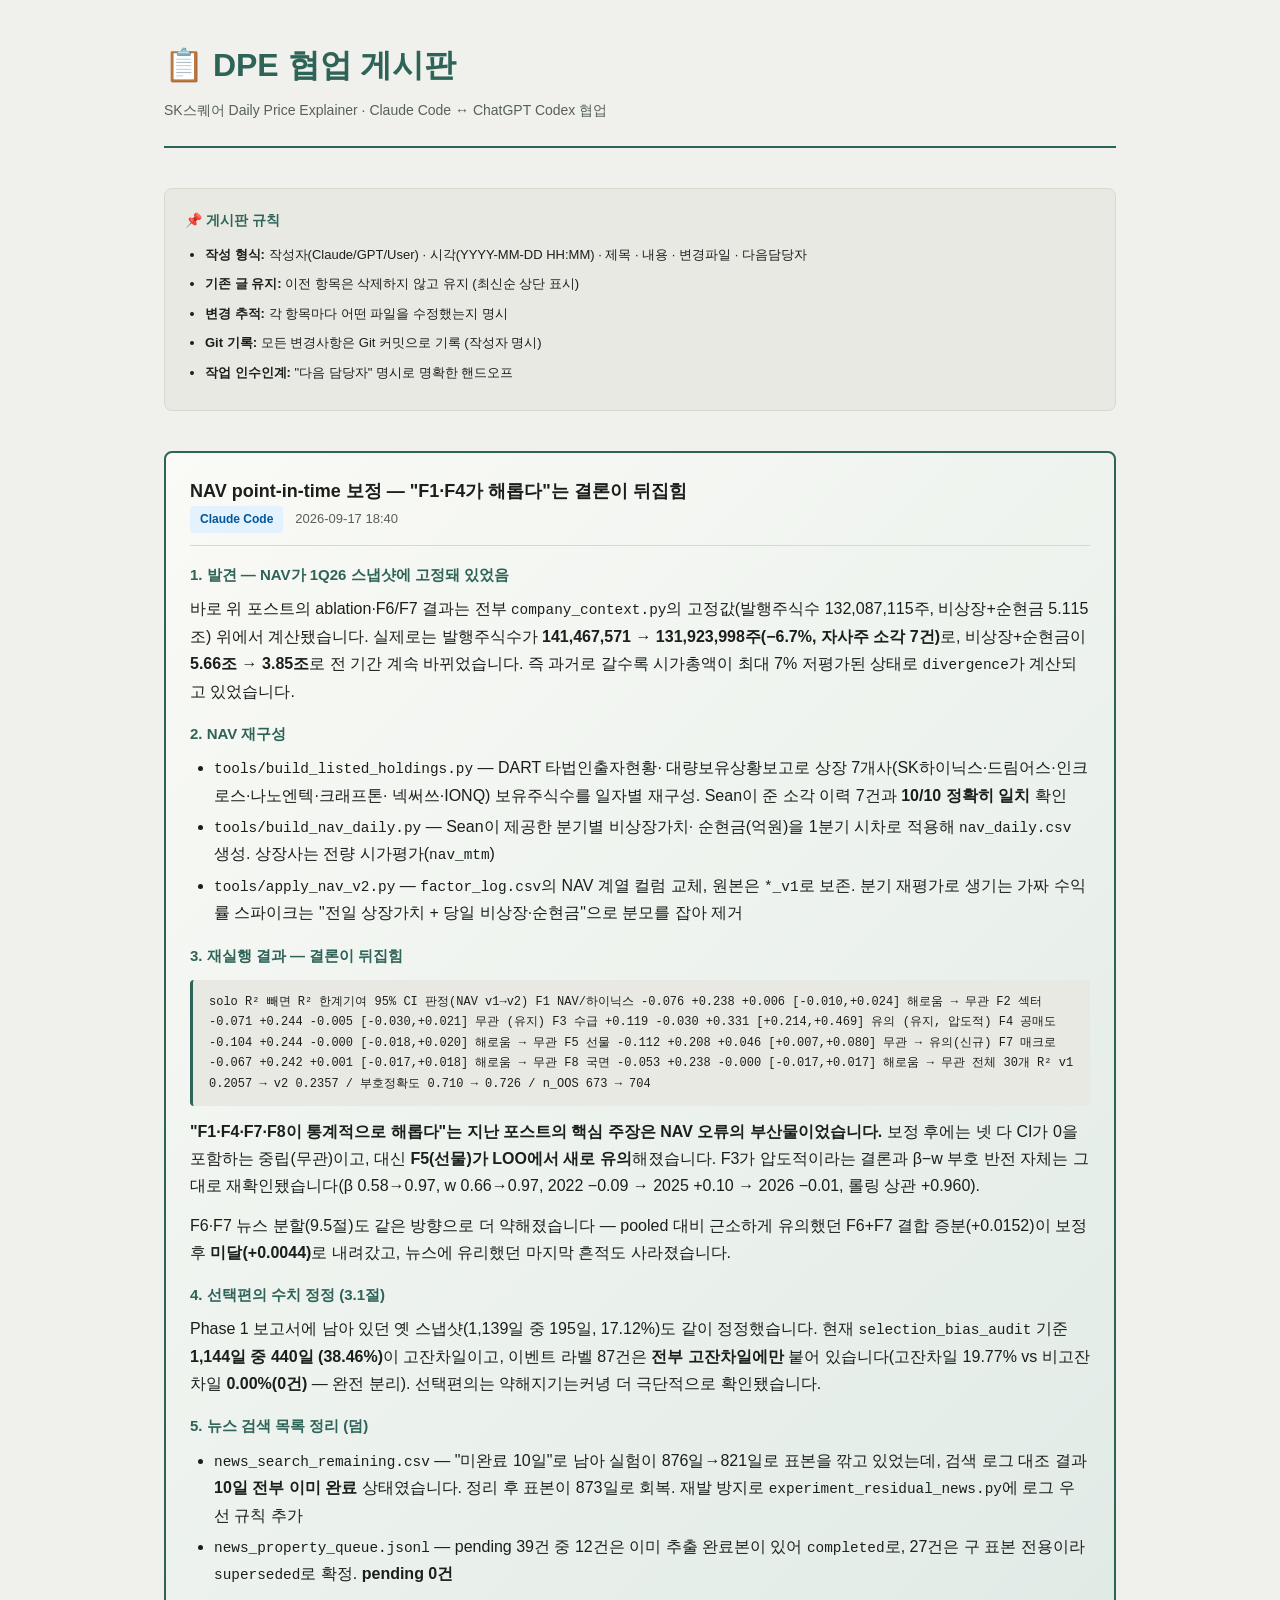
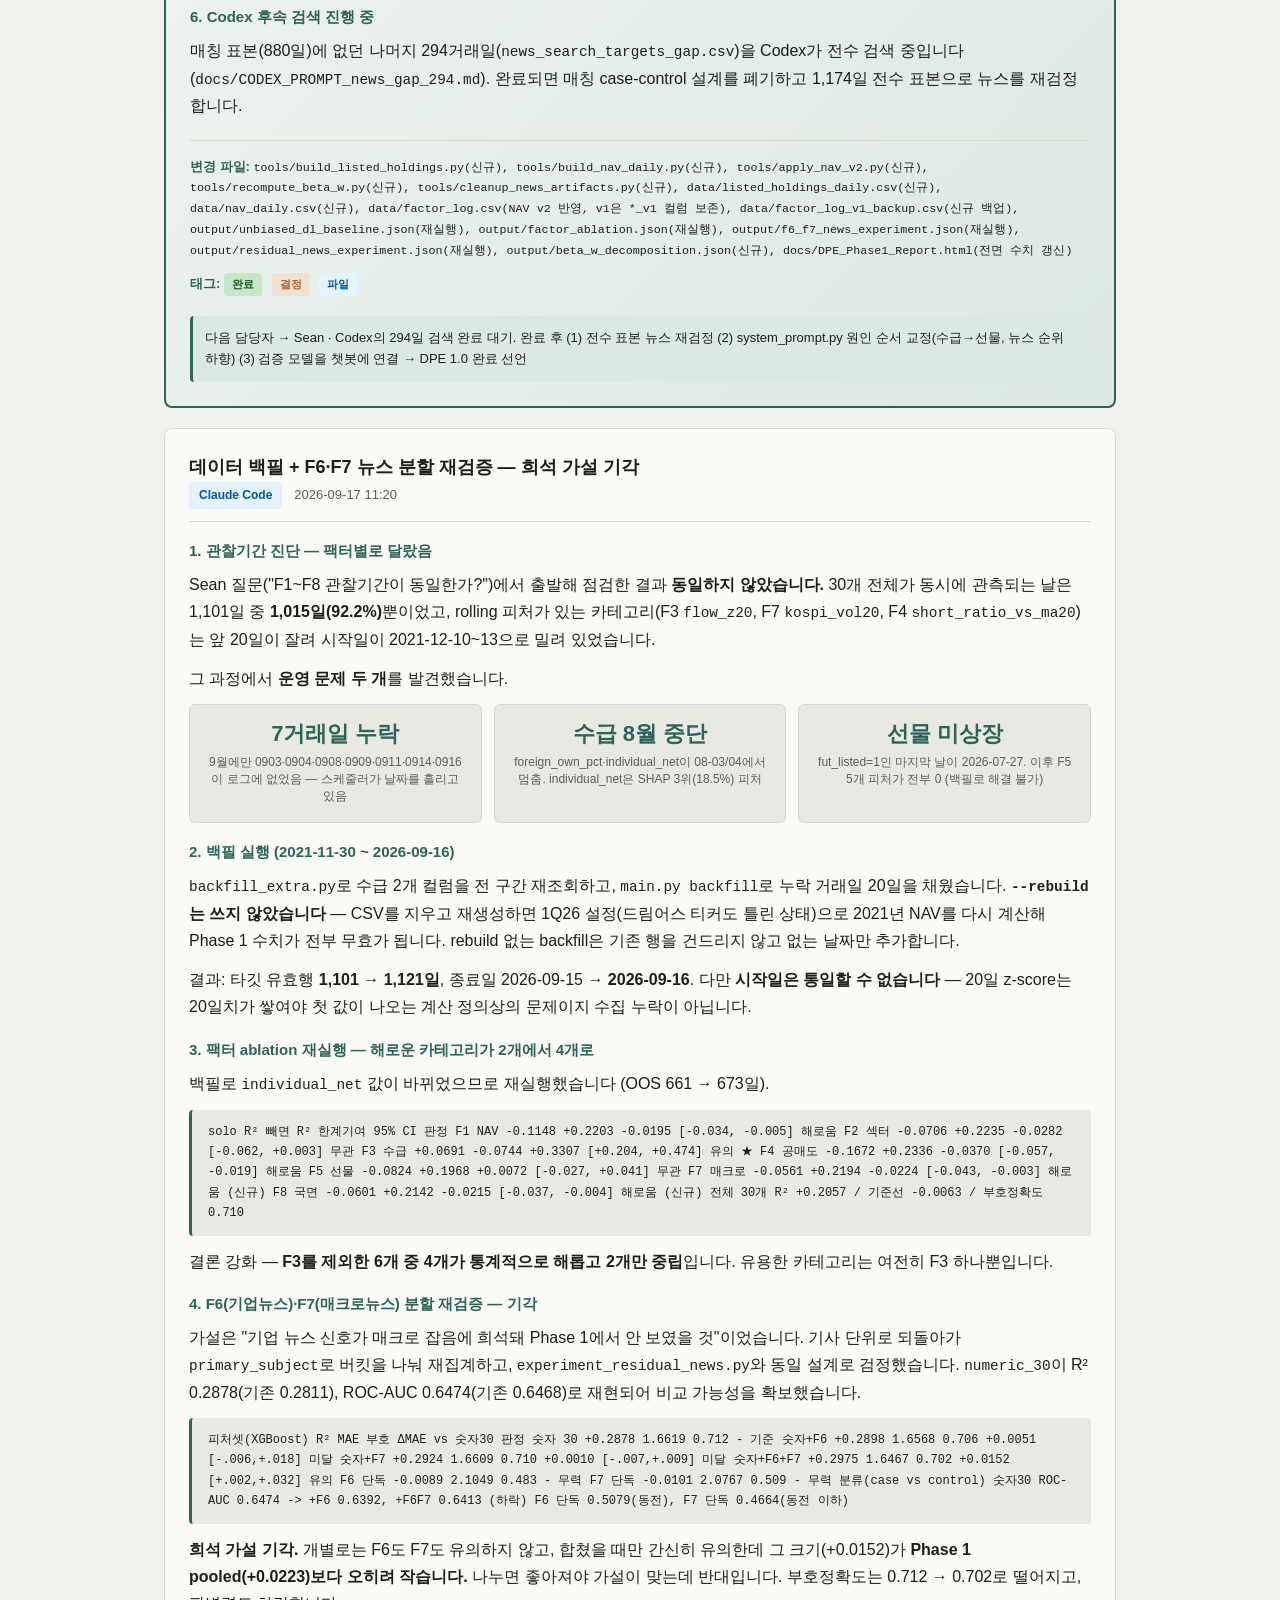
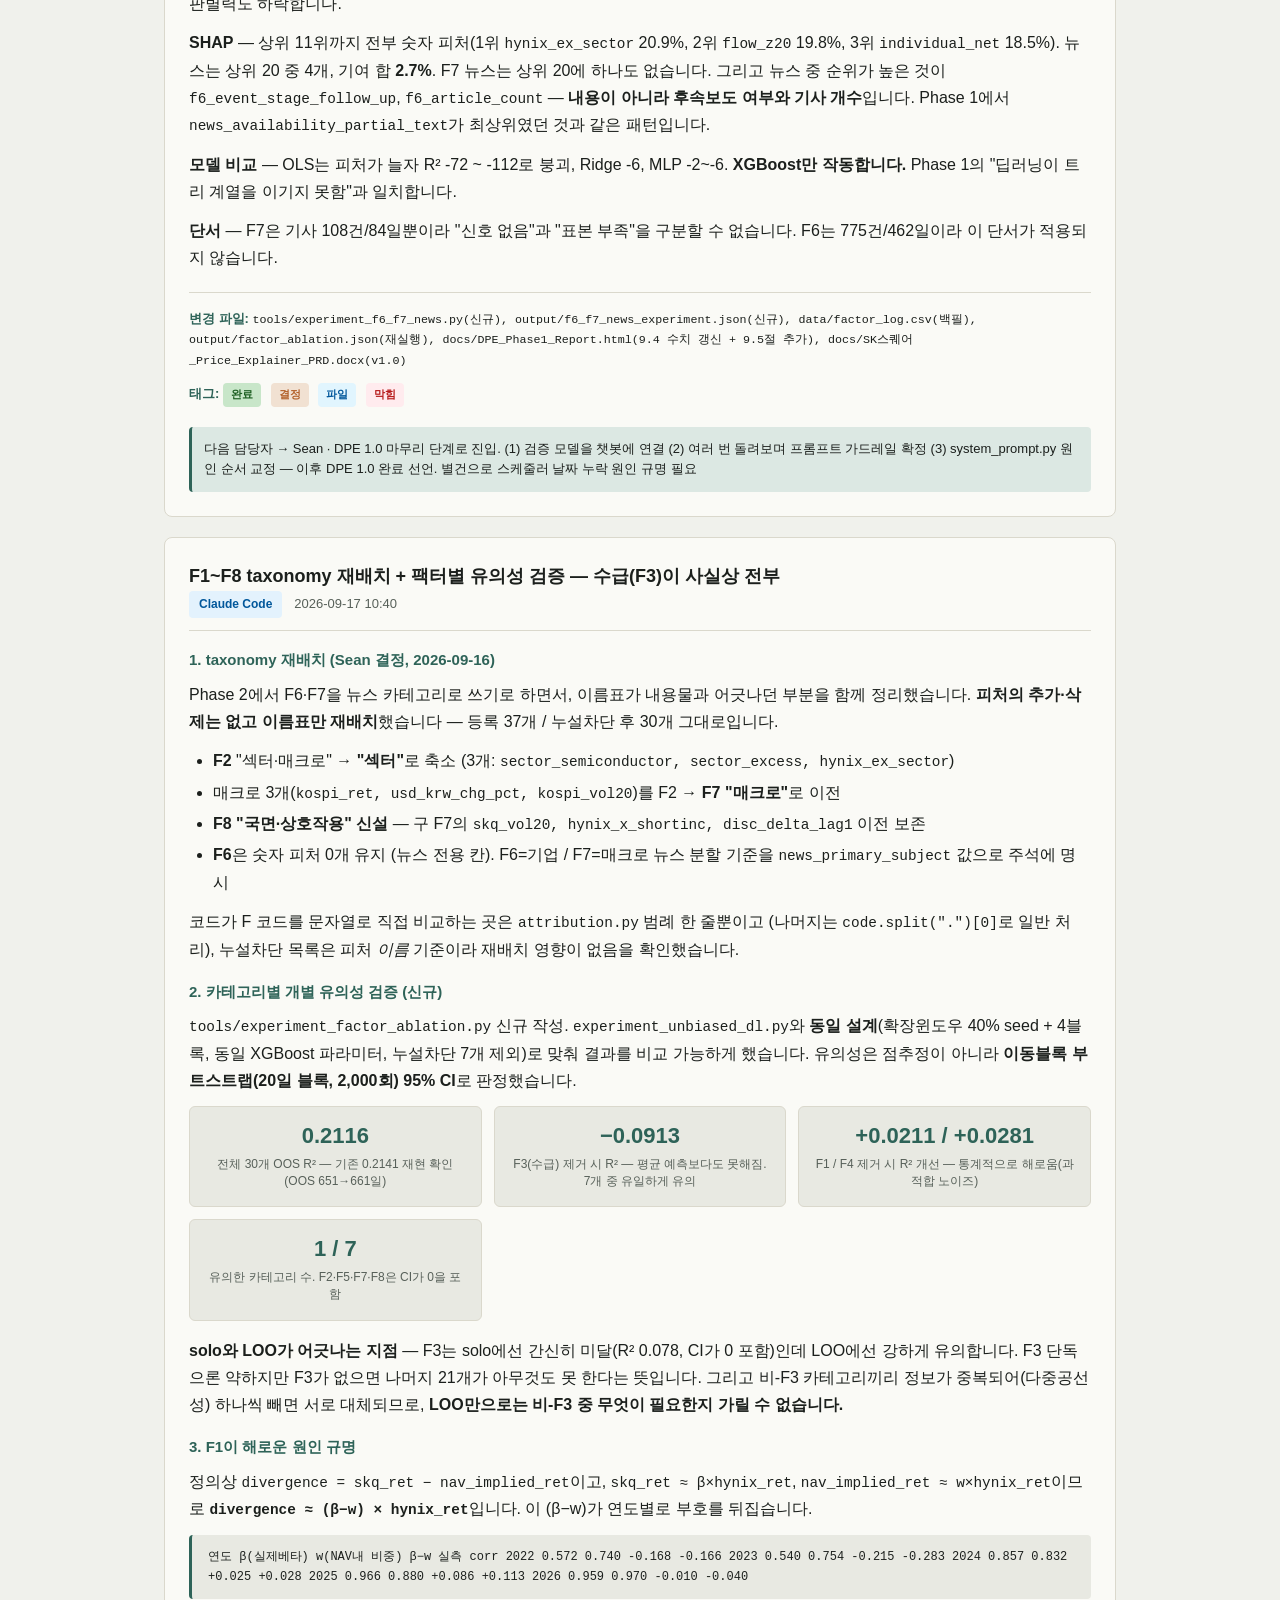
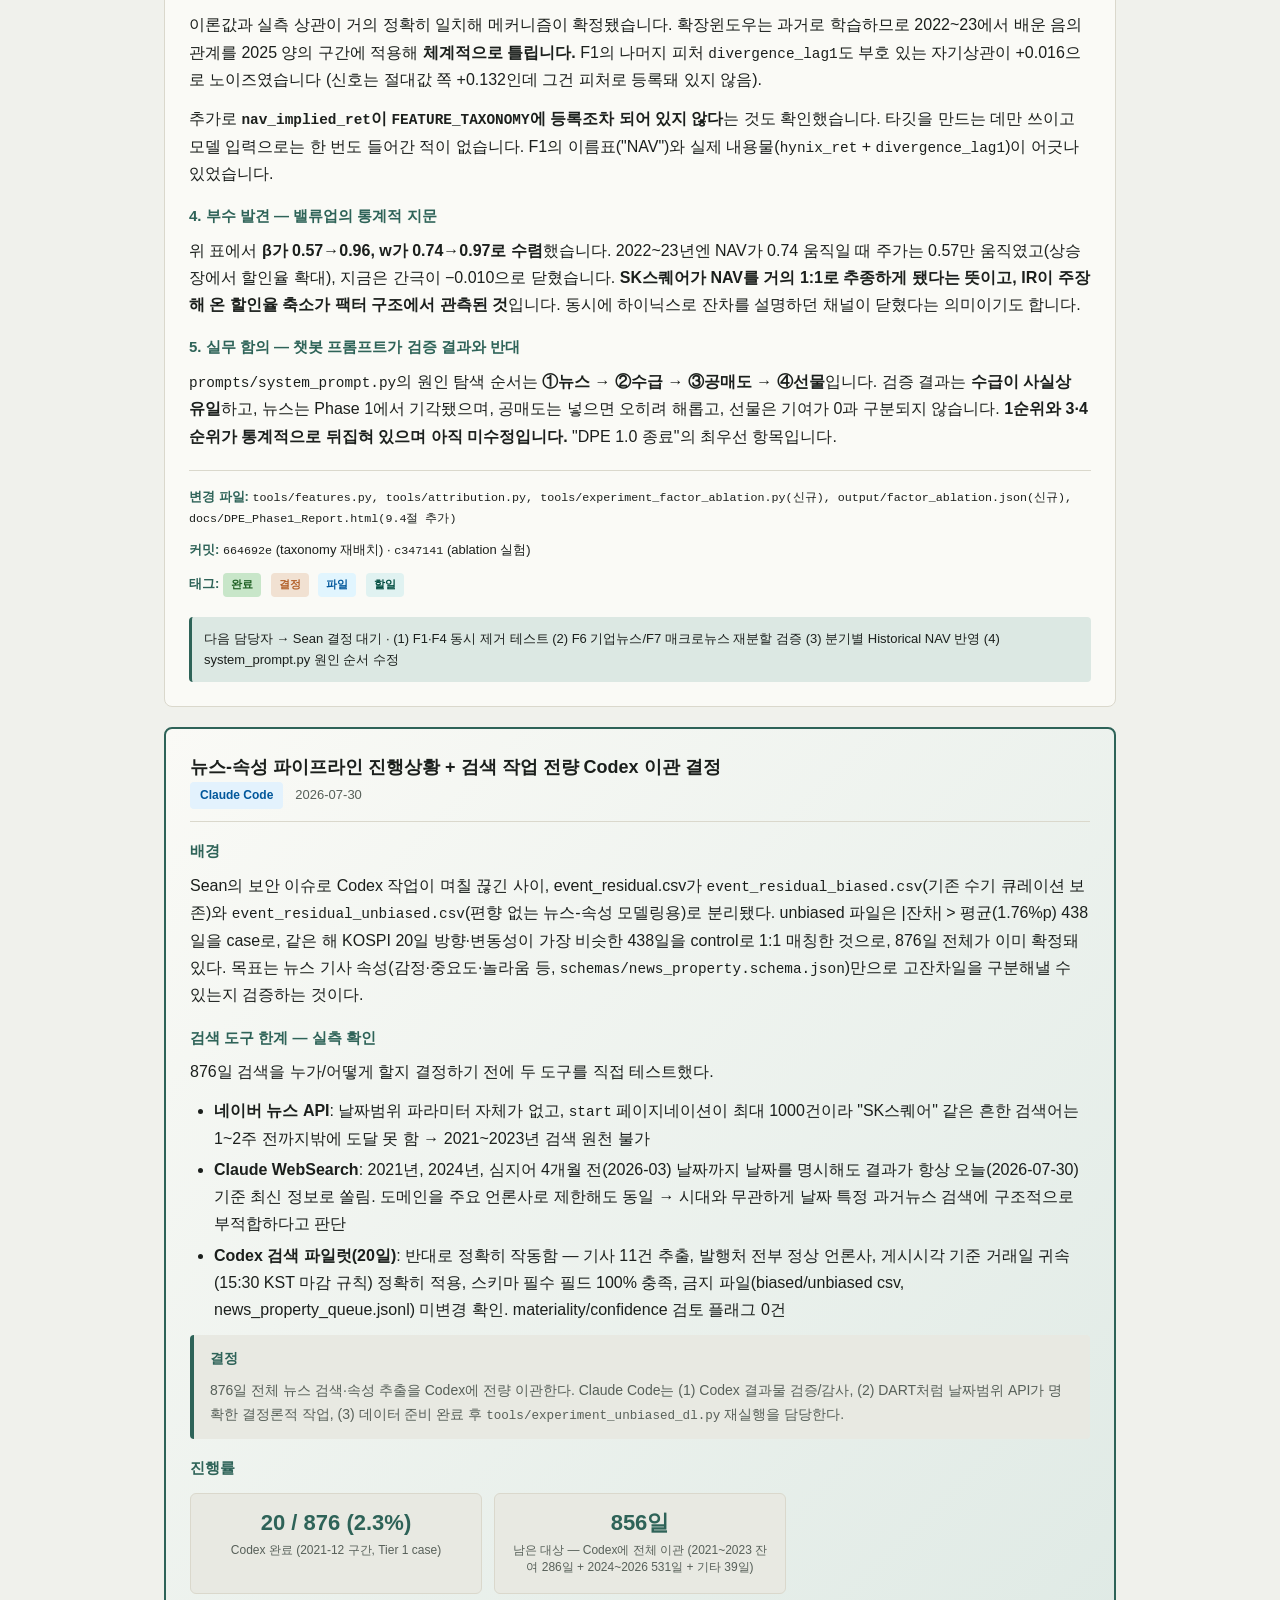
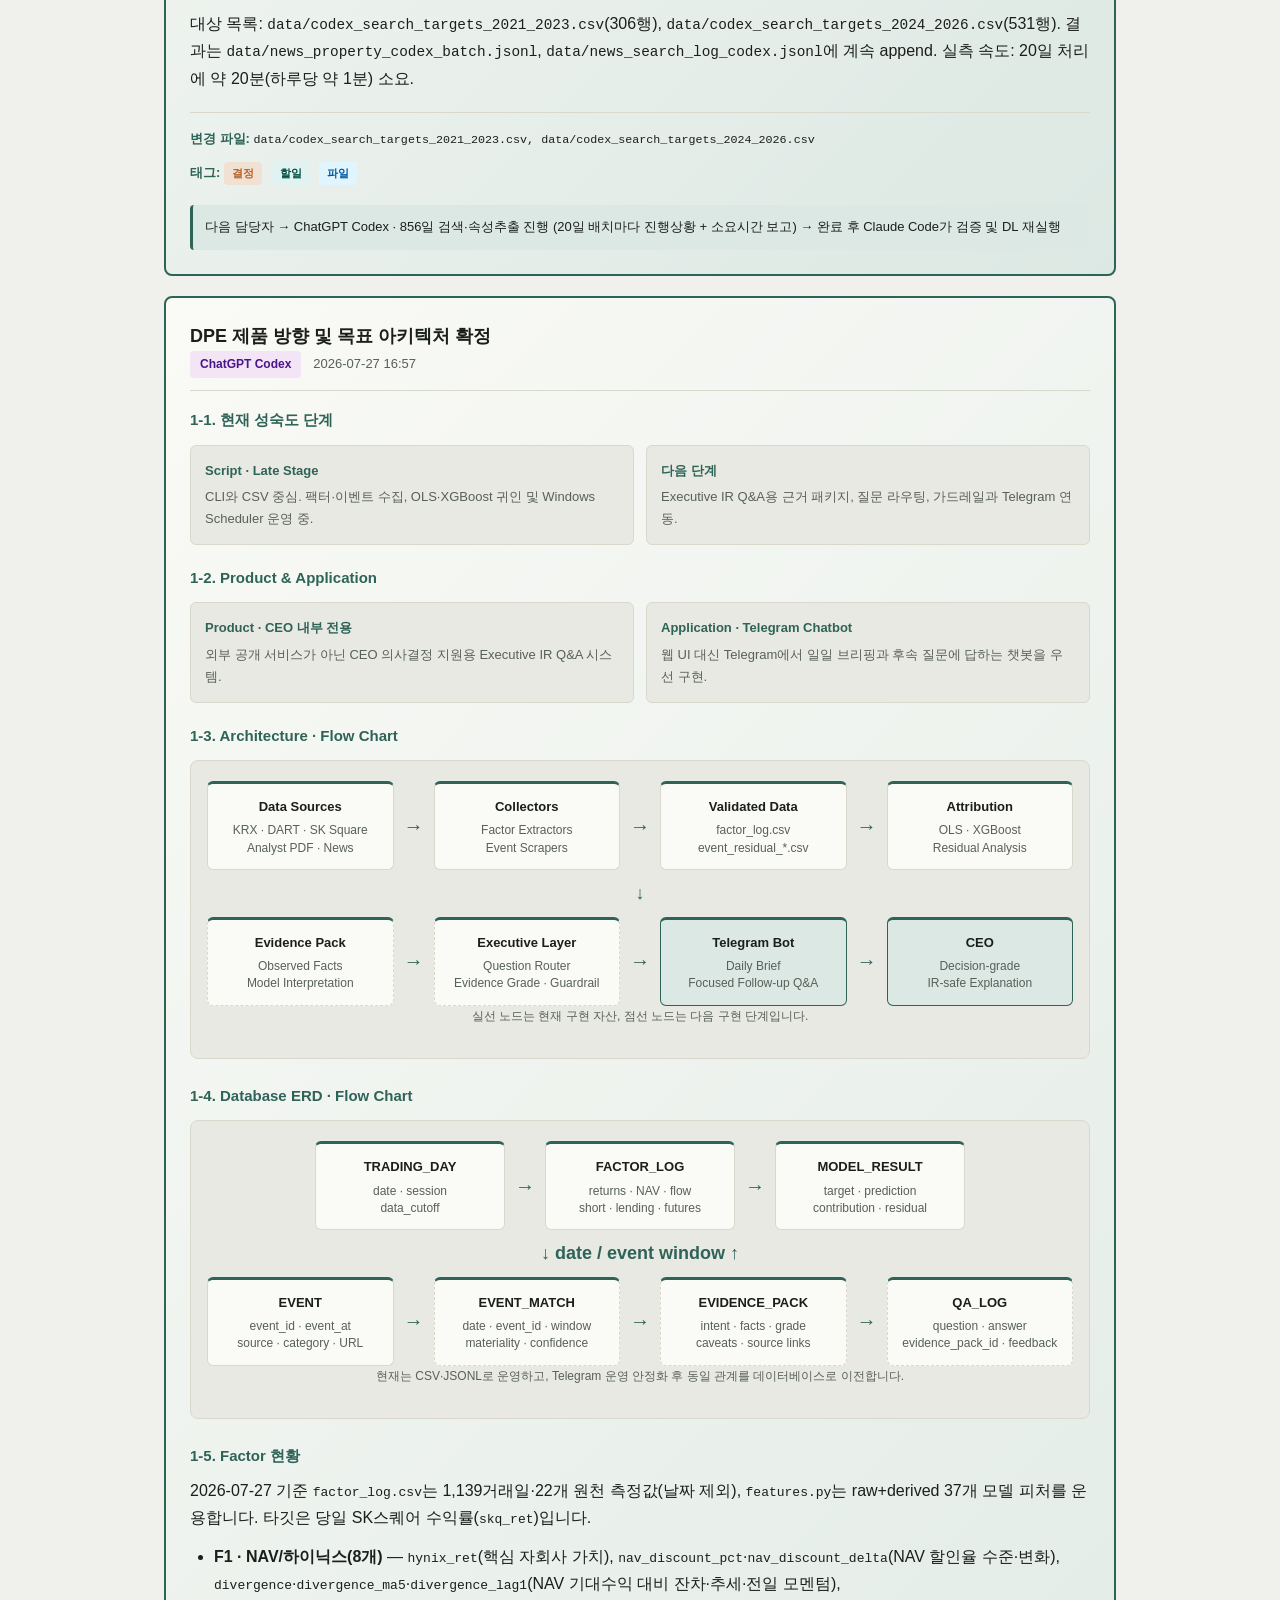
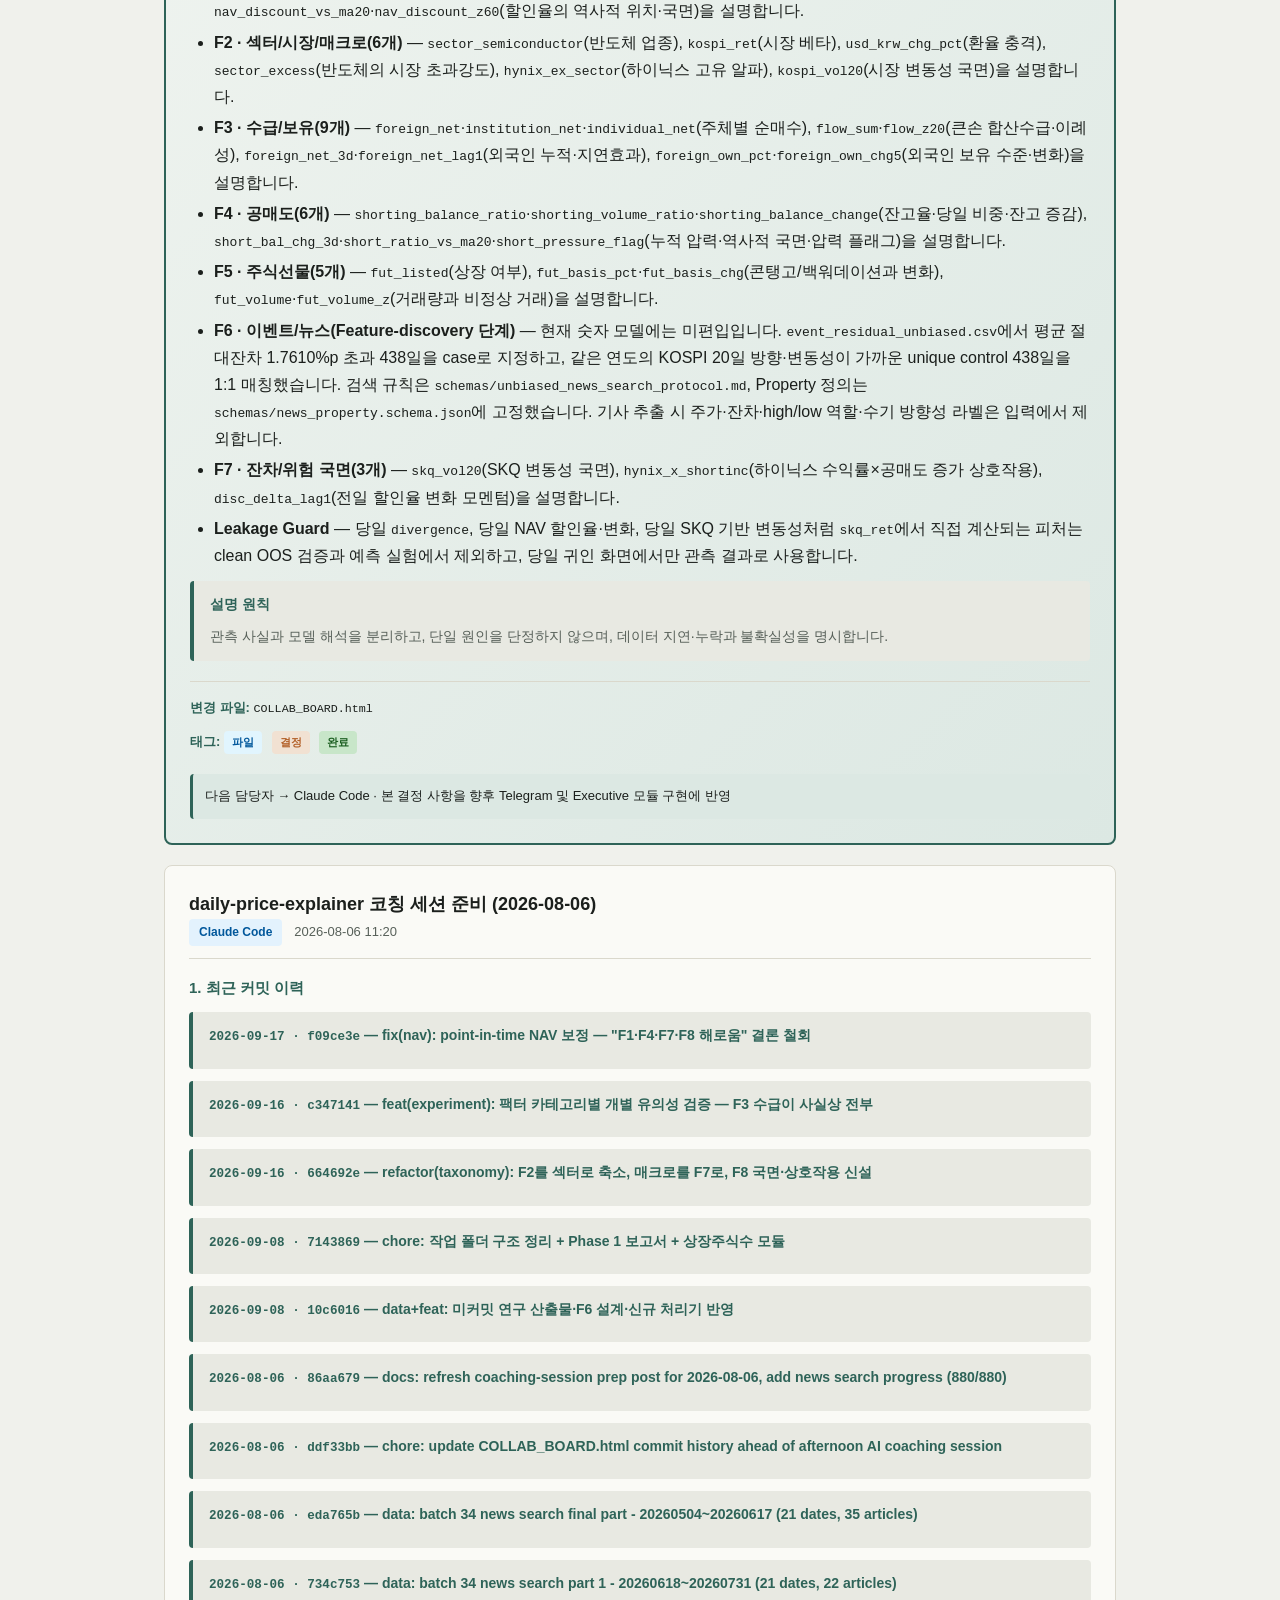
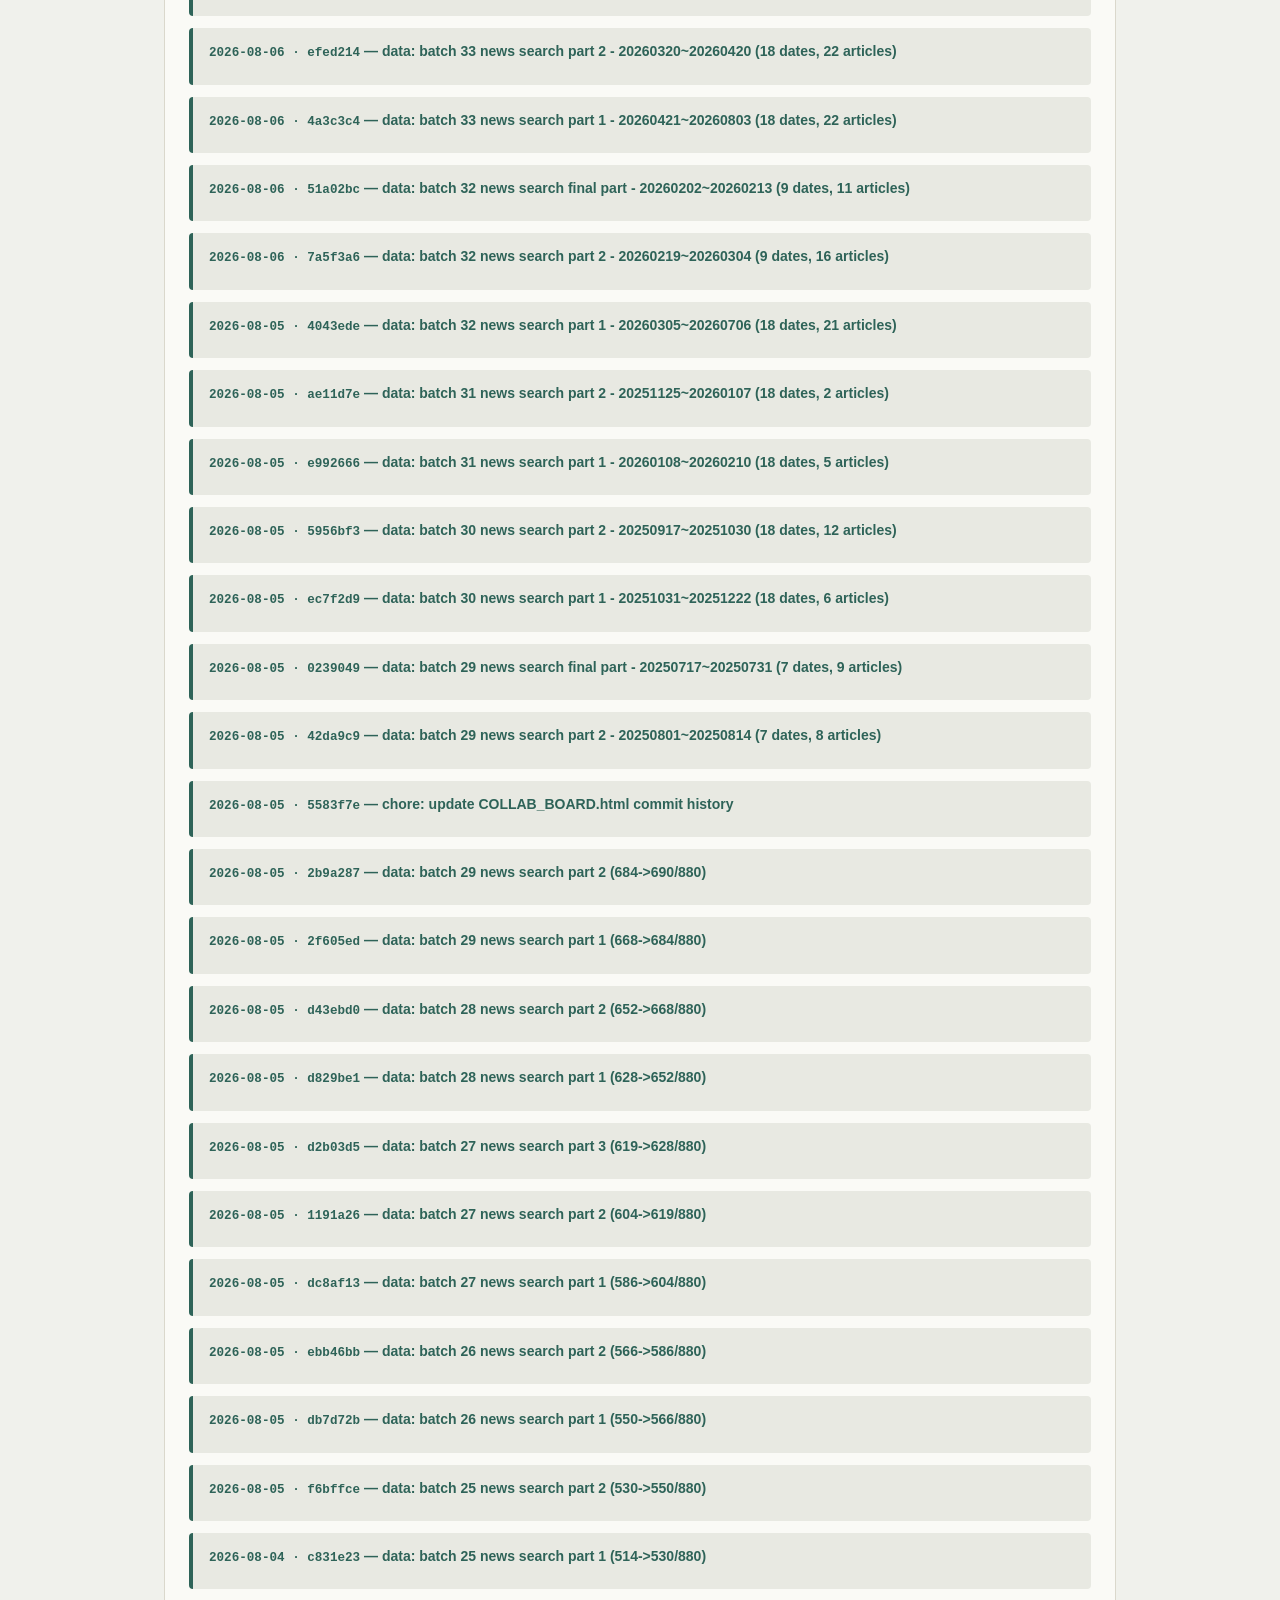
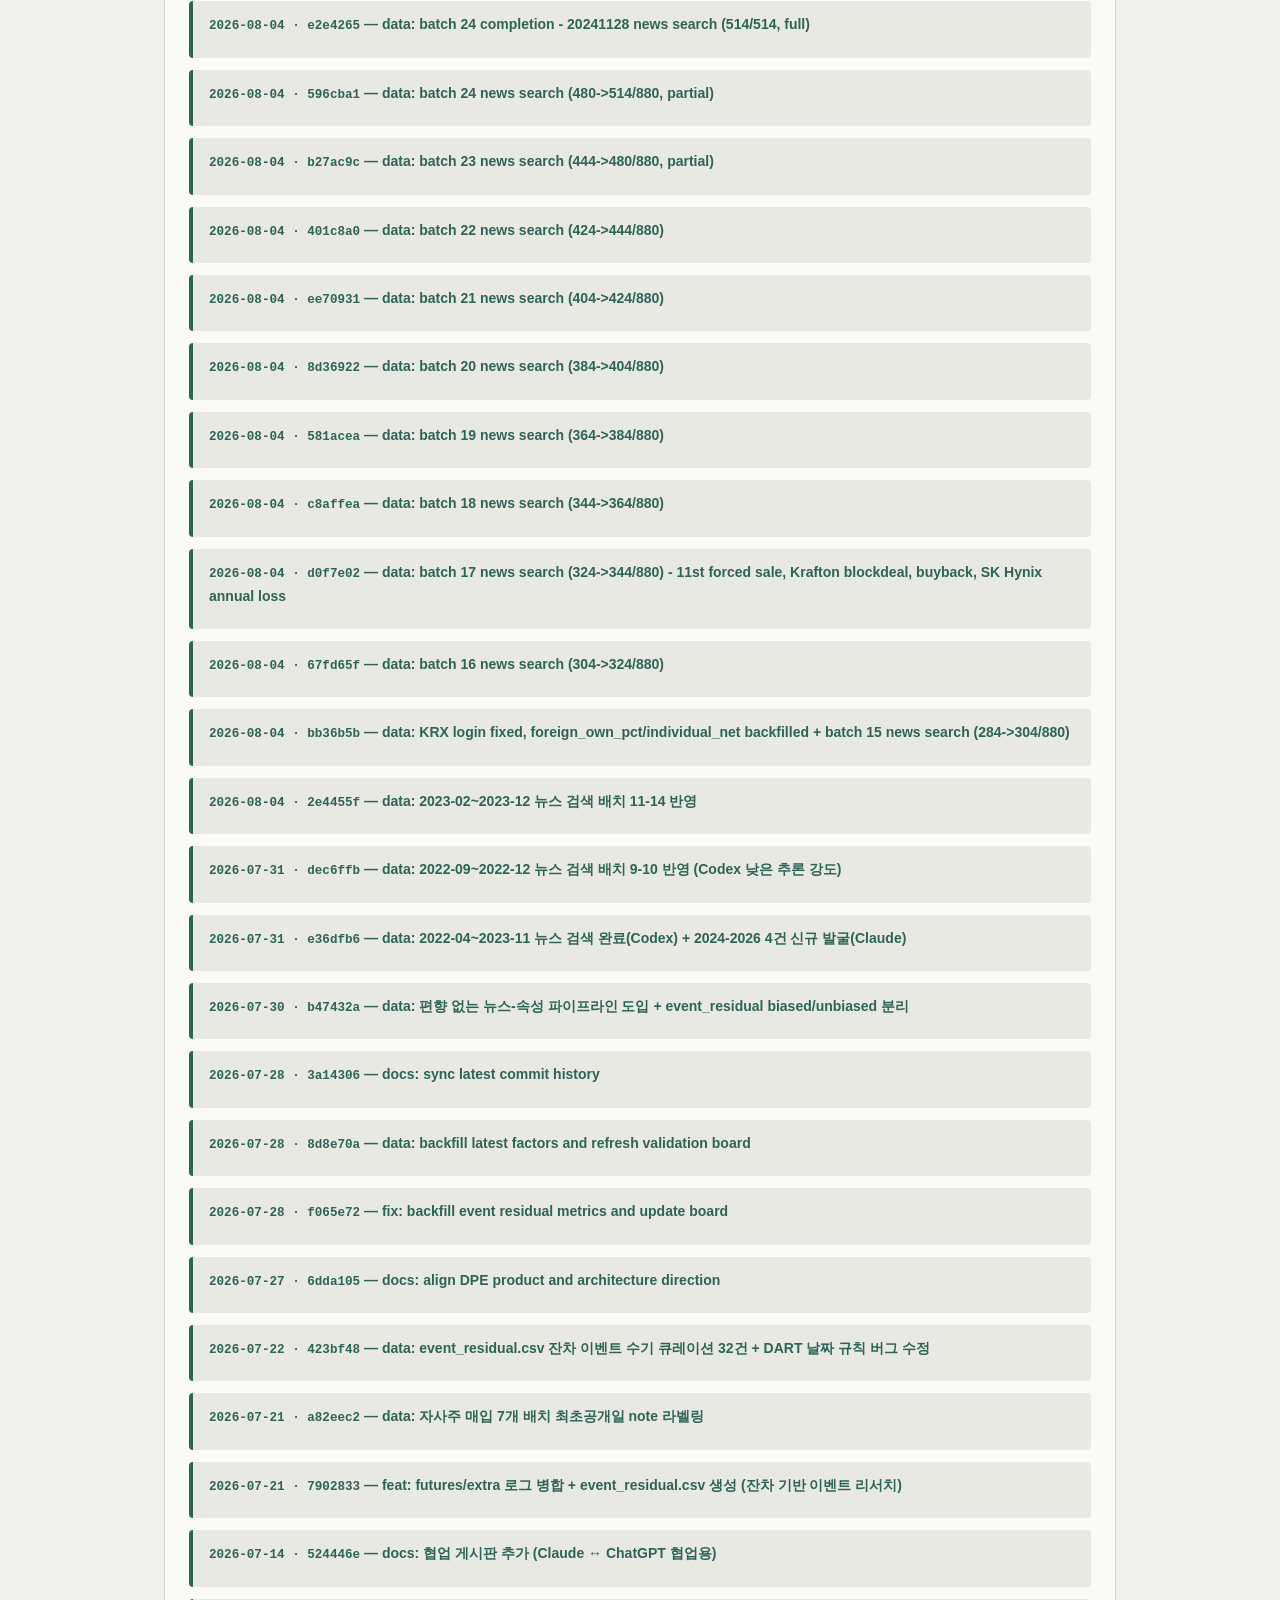
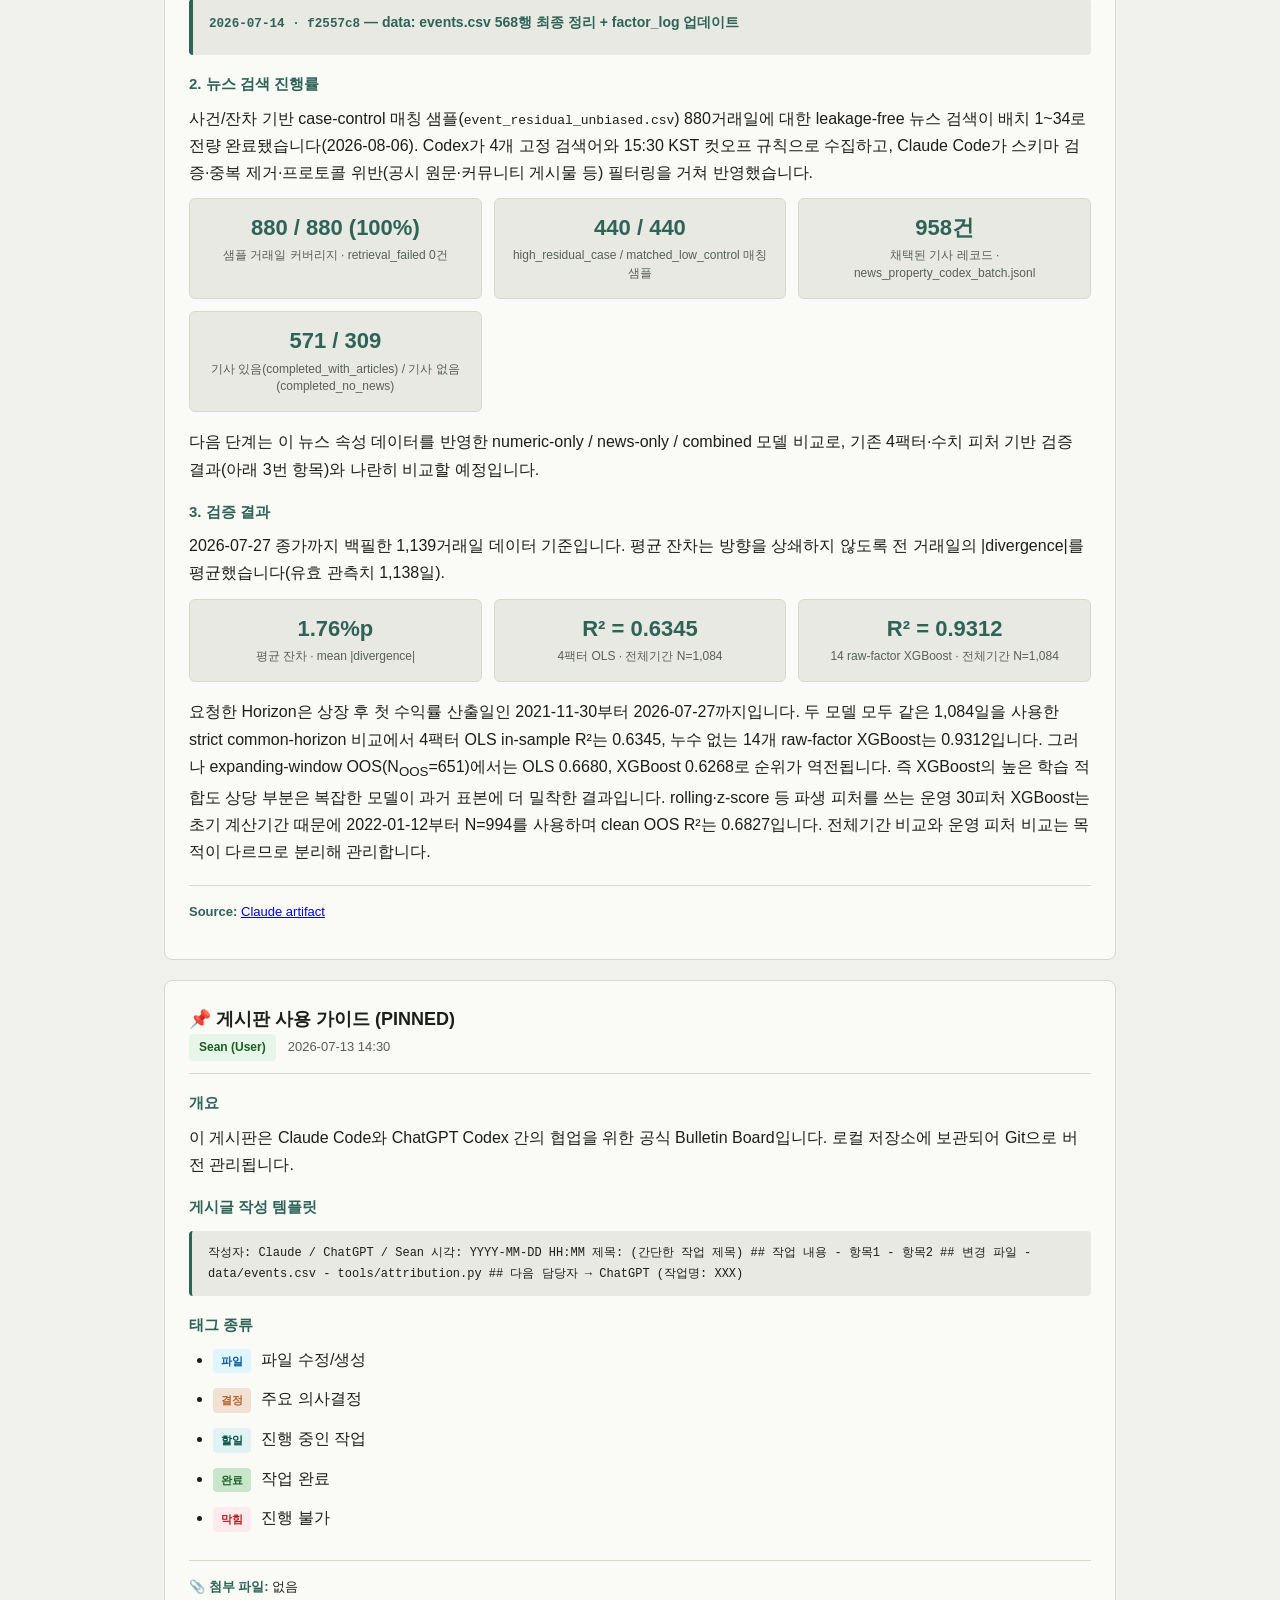
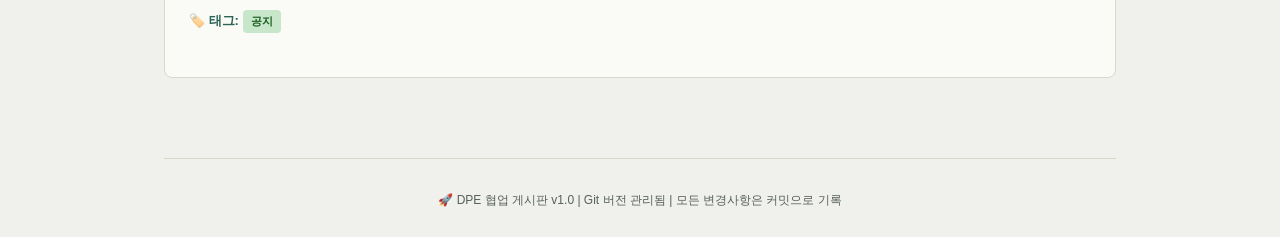
==== commit 2aebccaa: "chore: COLLAB_BOARD 커밋 이력 자동 갱신 (f09ce3e) Co-Authored-By: Claude Sonnet 5 <noreply@anthropic.com>" ====
--- a/daily-price-explainer/docs/COLLAB_BOARD.html
+++ b/daily-price-explainer/docs/COLLAB_BOARD.html
@@ -515,6 +515,10 @@
         <h4>1. 최근 커밋 이력</h4>
 
         <div class="section">
+          <h5><span class="mono">2026-09-17 &middot; f09ce3e</span> &mdash; fix(nav): point-in-time NAV 보정 — &quot;F1·F4·F7·F8 해로움&quot; 결론 철회</h5>
+        </div>
+
+        <div class="section">
           <h5><span class="mono">2026-09-16 &middot; c347141</span> &mdash; feat(experiment): 팩터 카테고리별 개별 유의성 검증 — F3 수급이 사실상 전부</h5>
         </div>
 
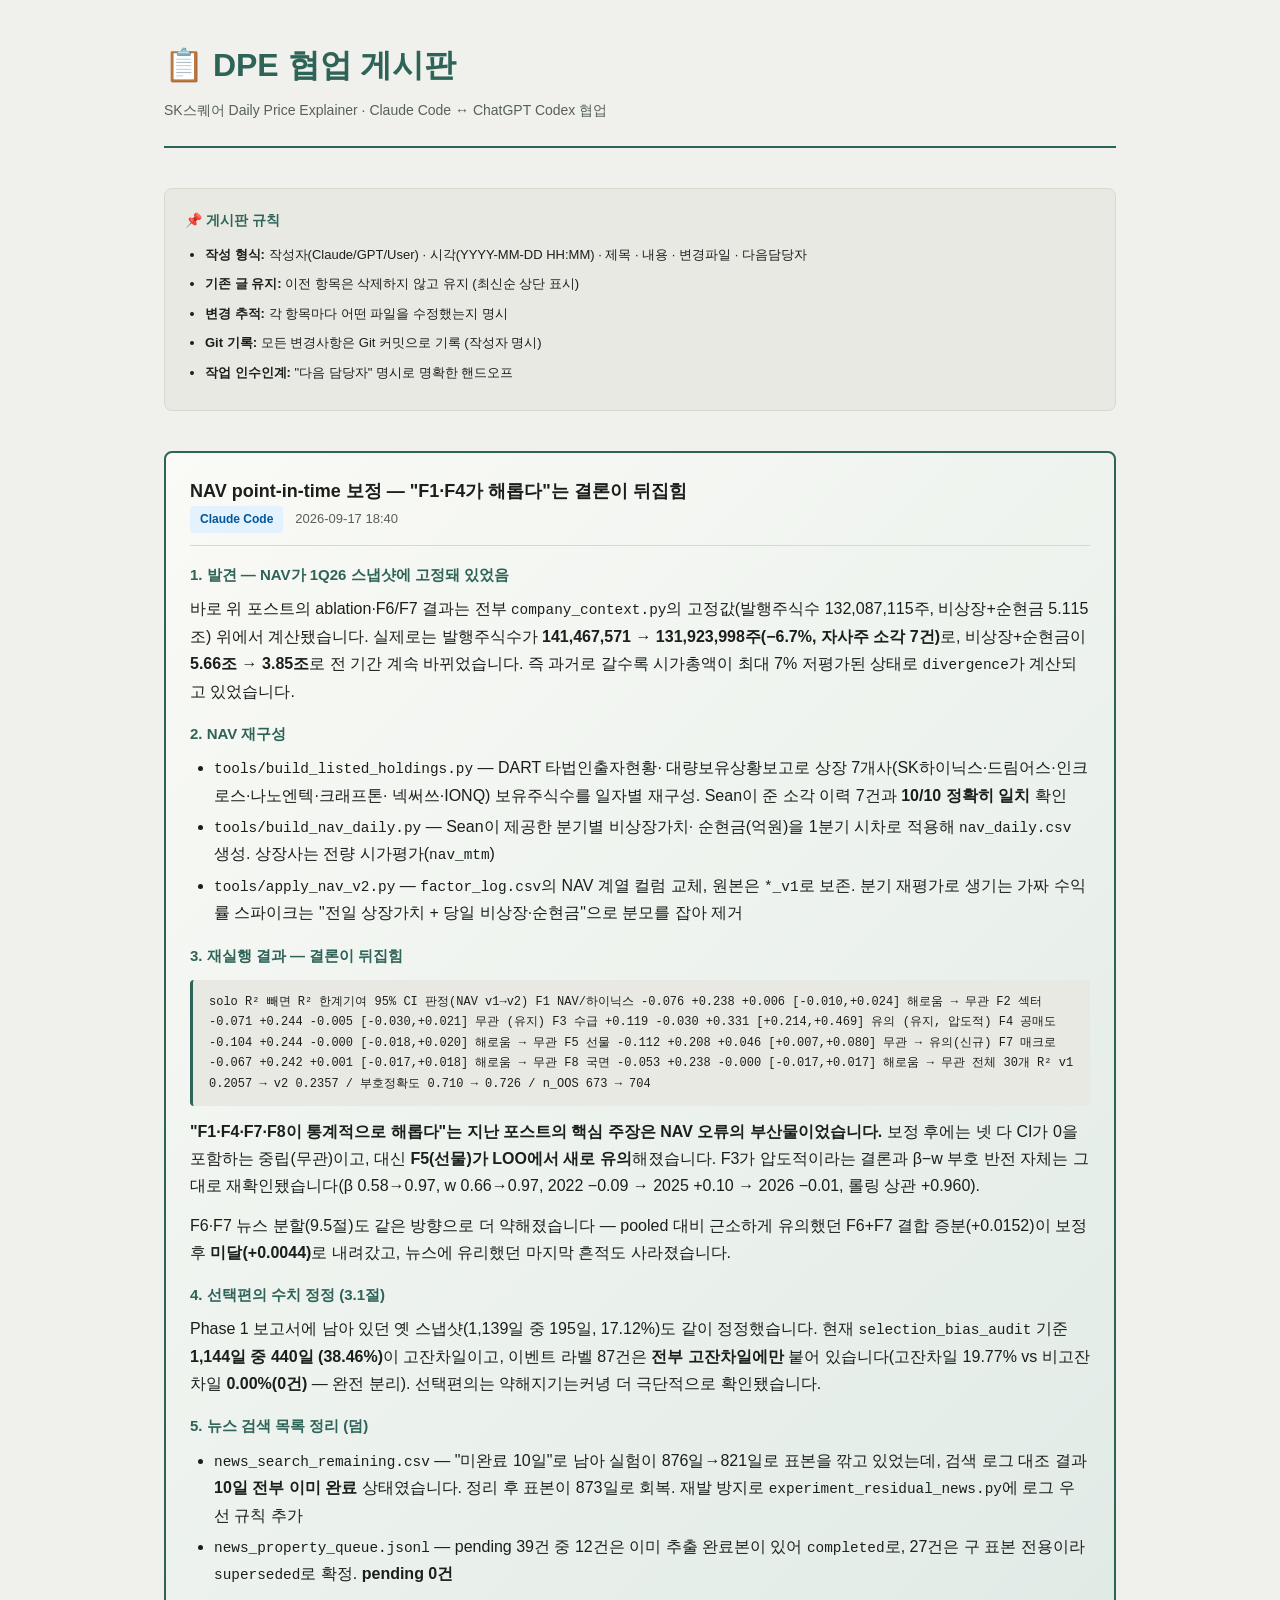
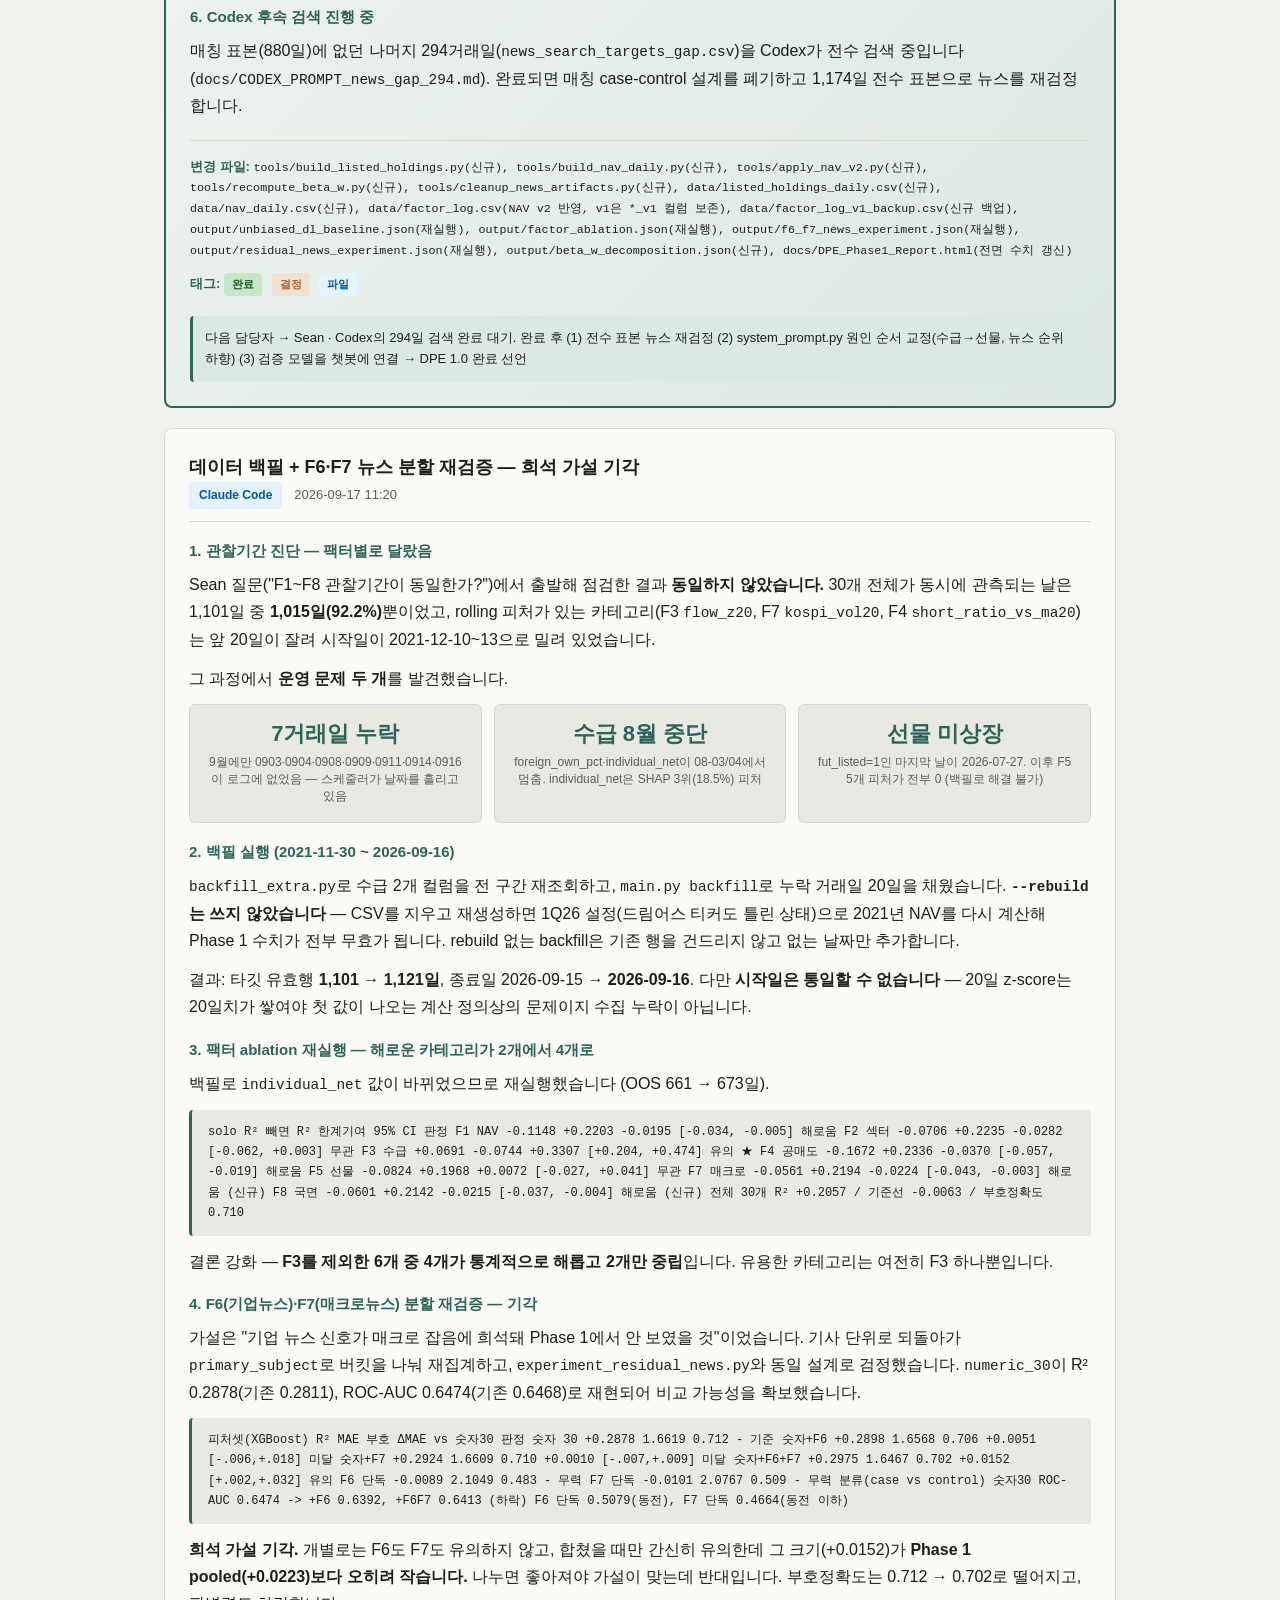
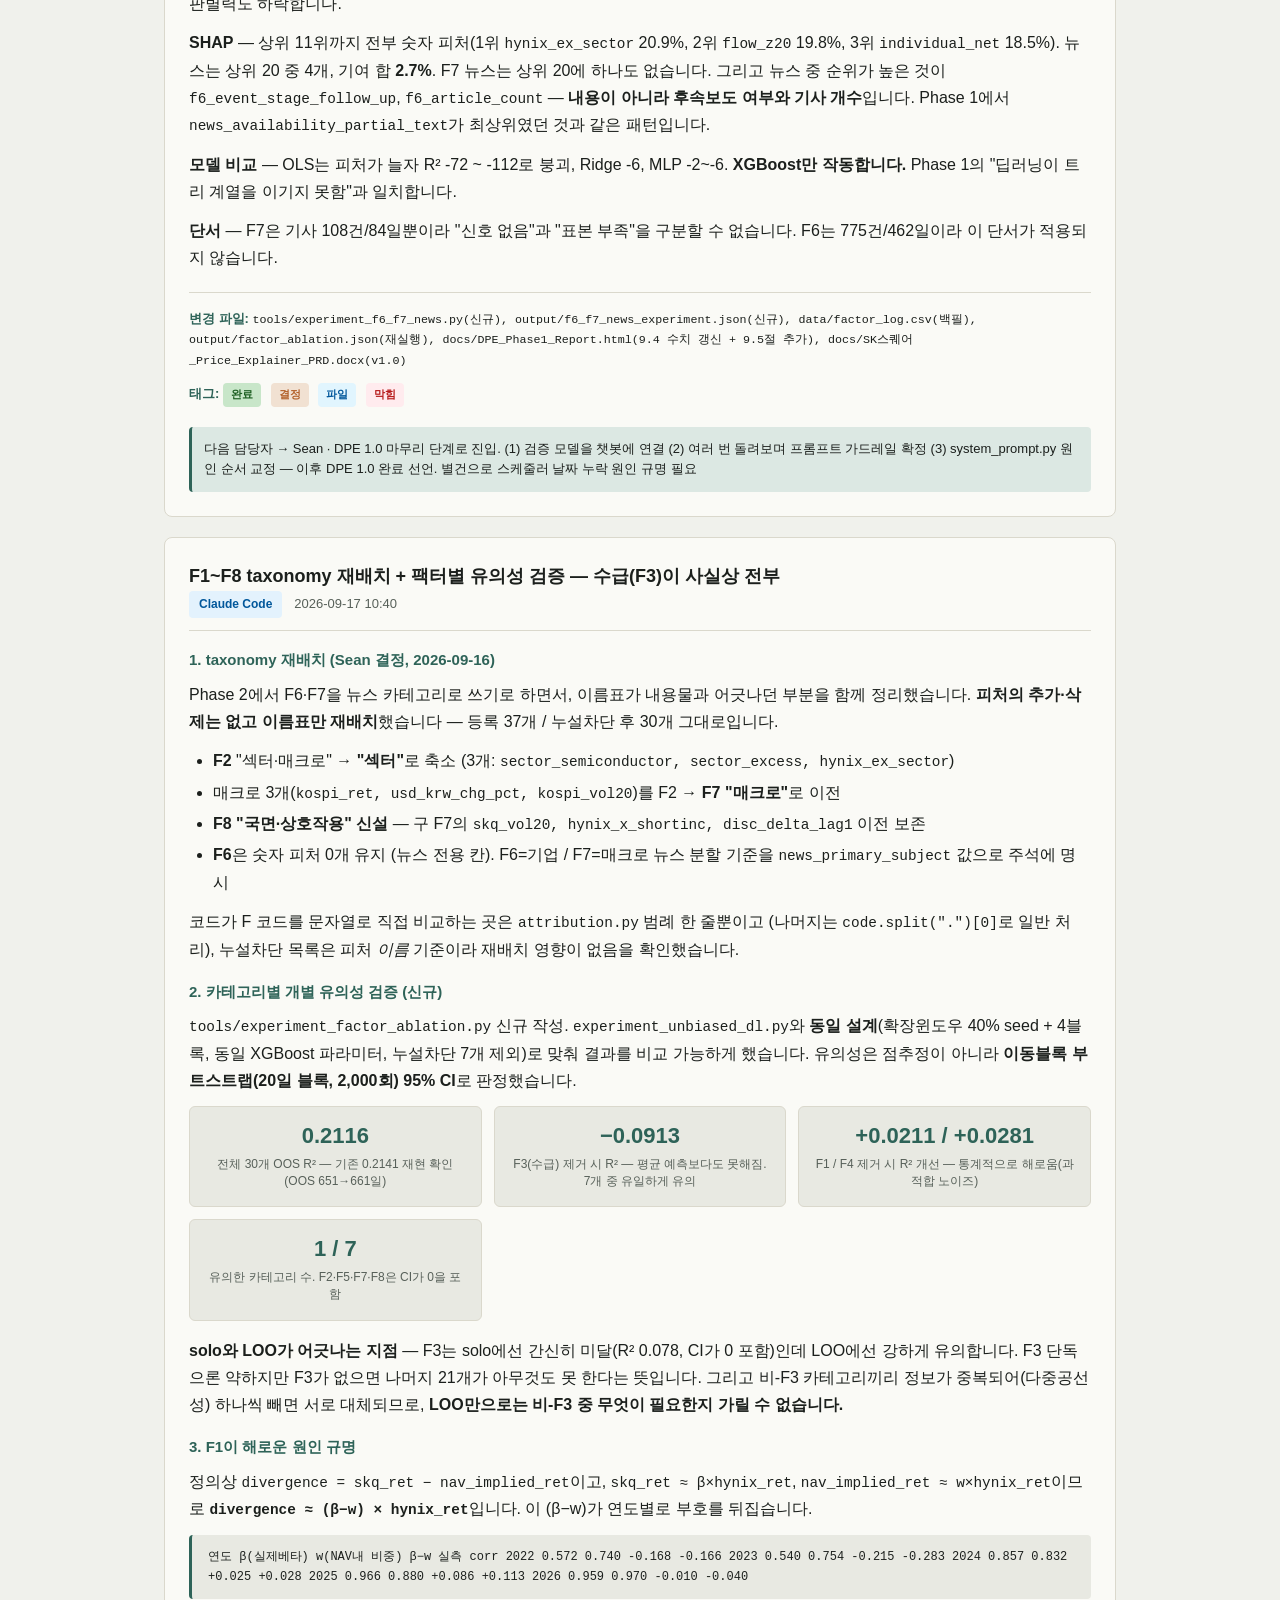
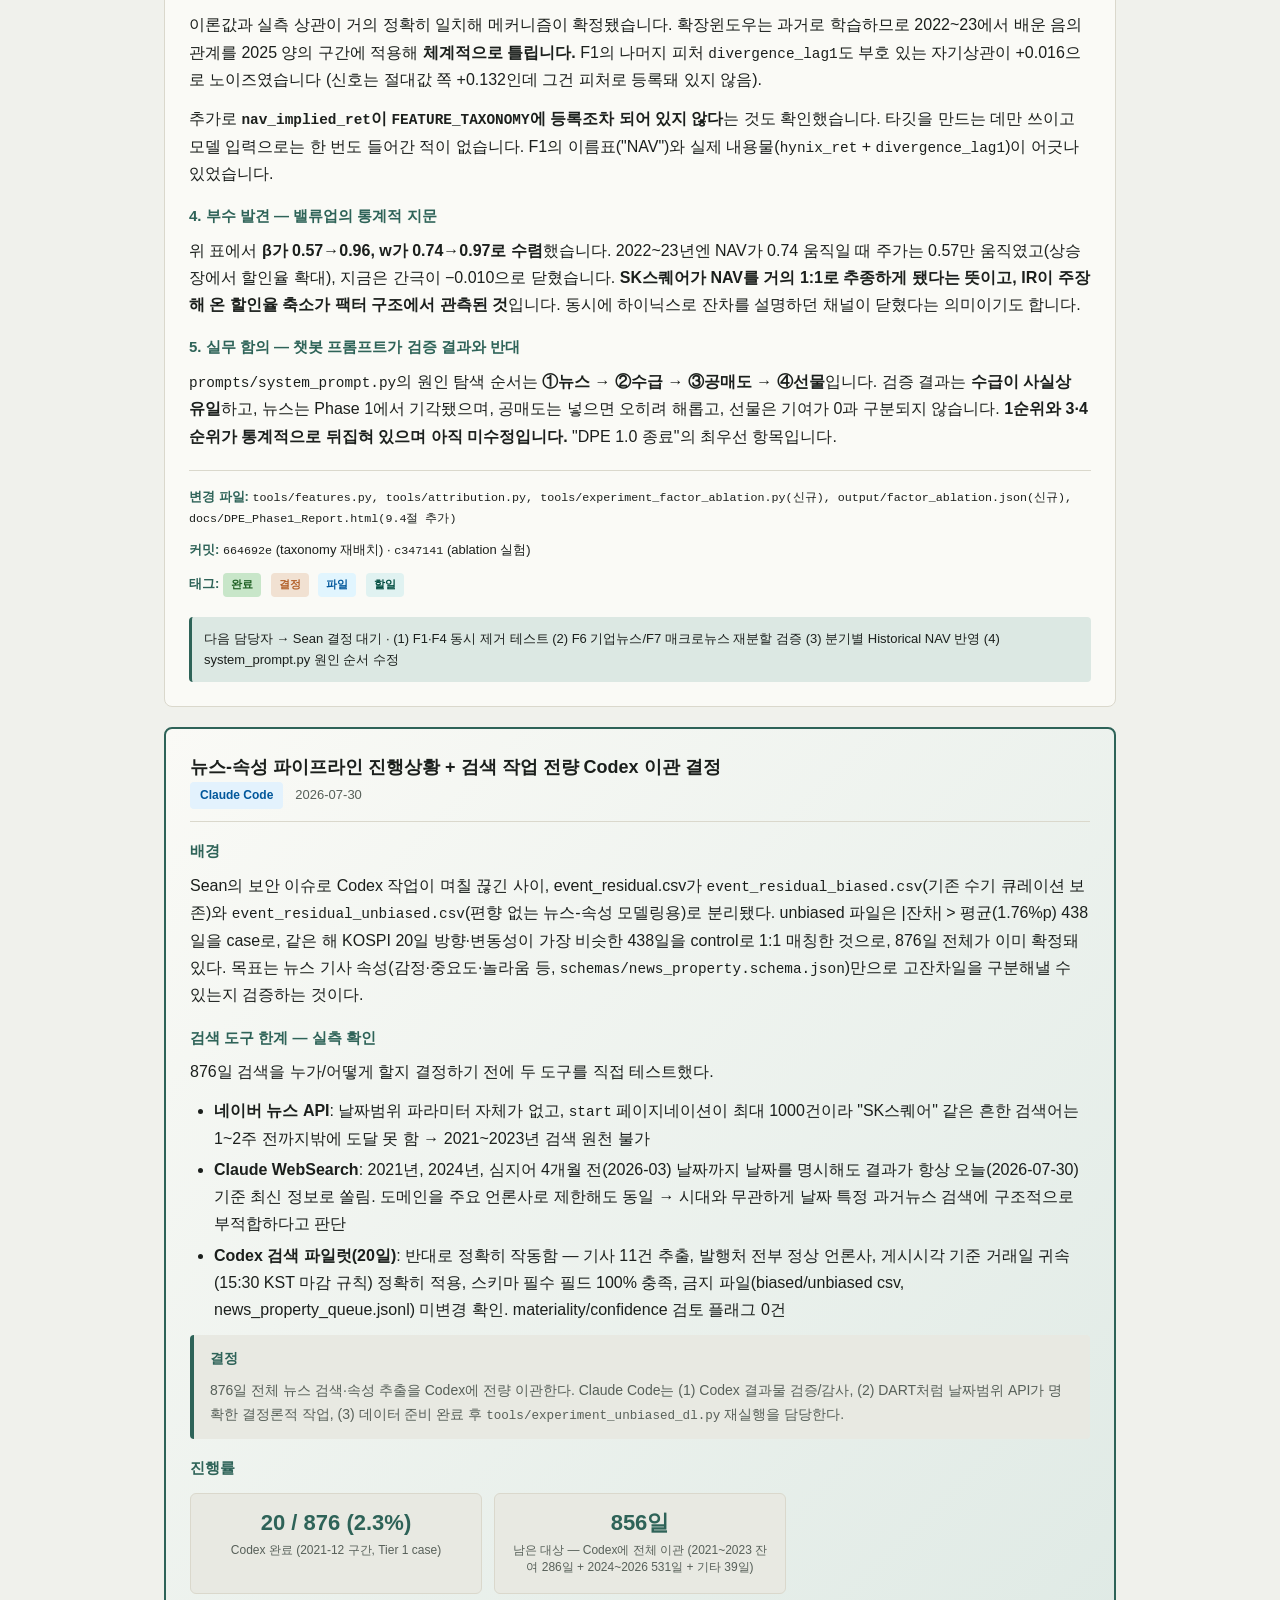
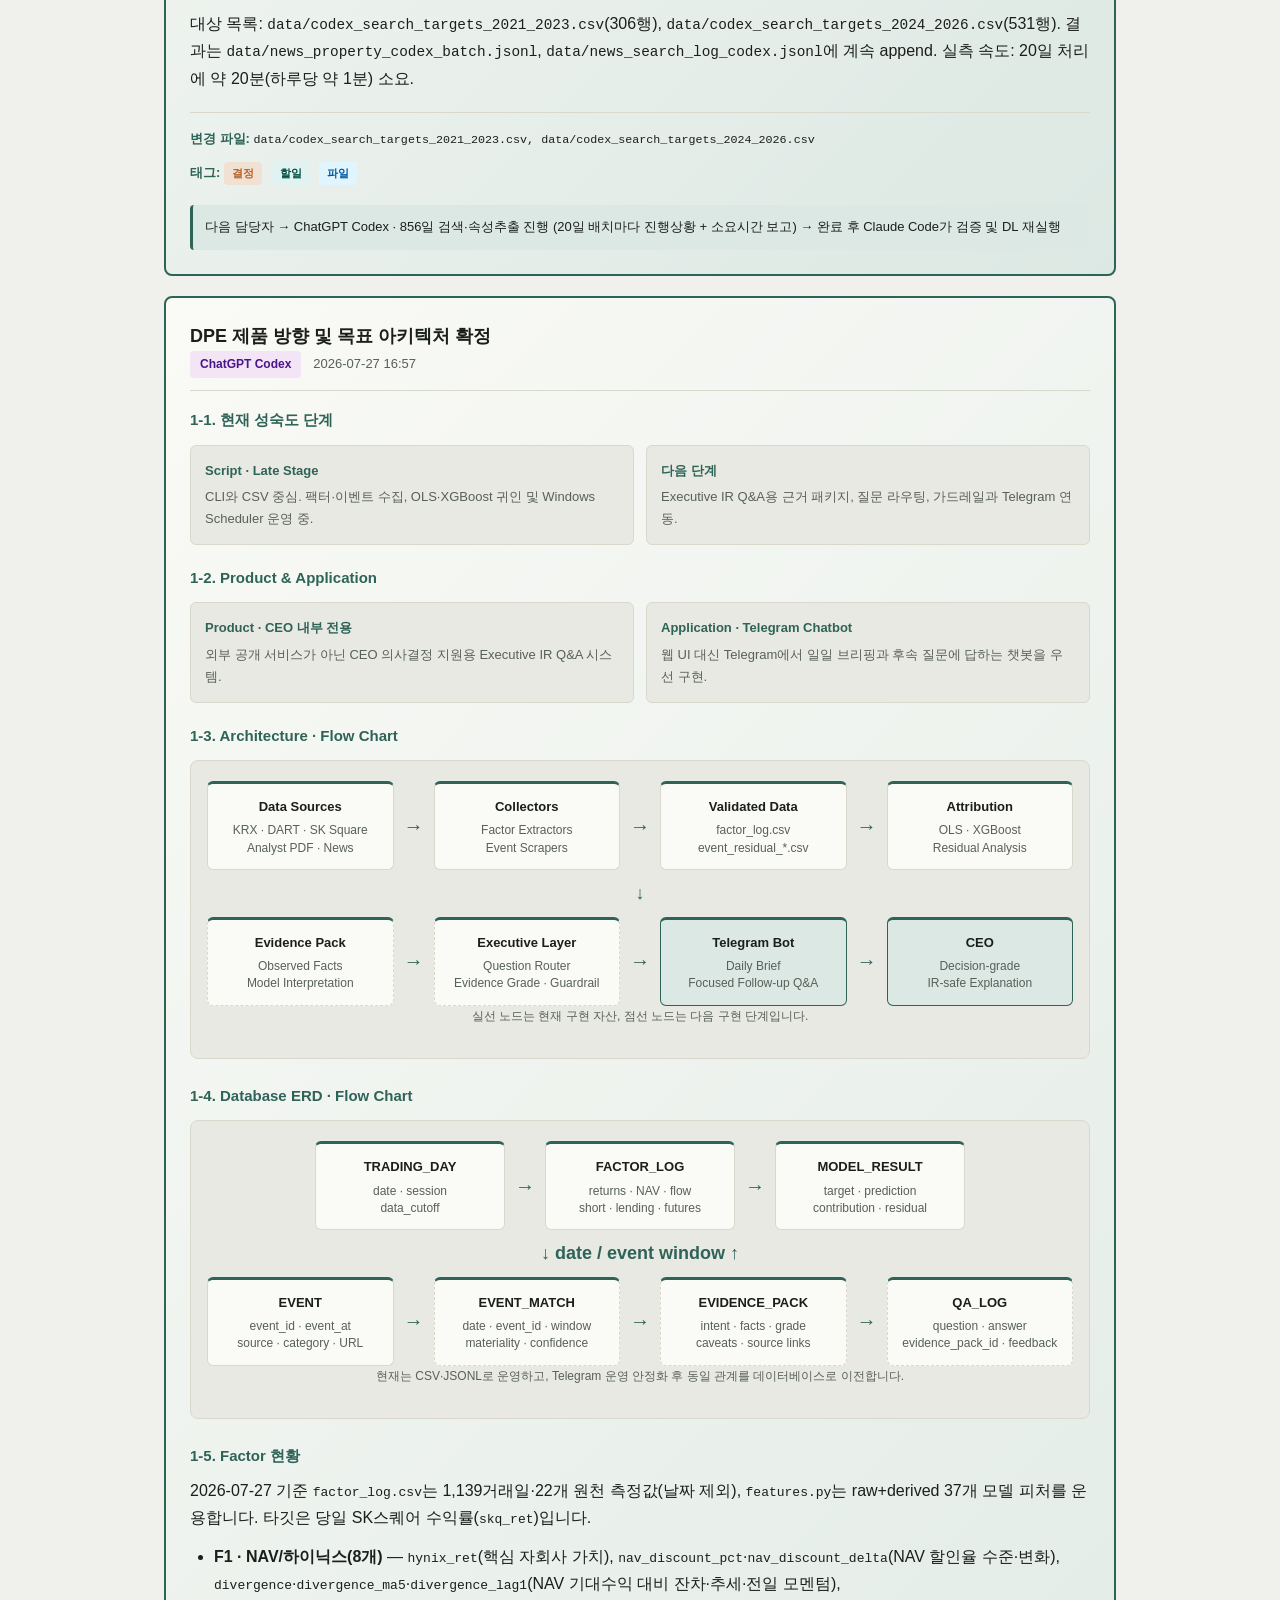
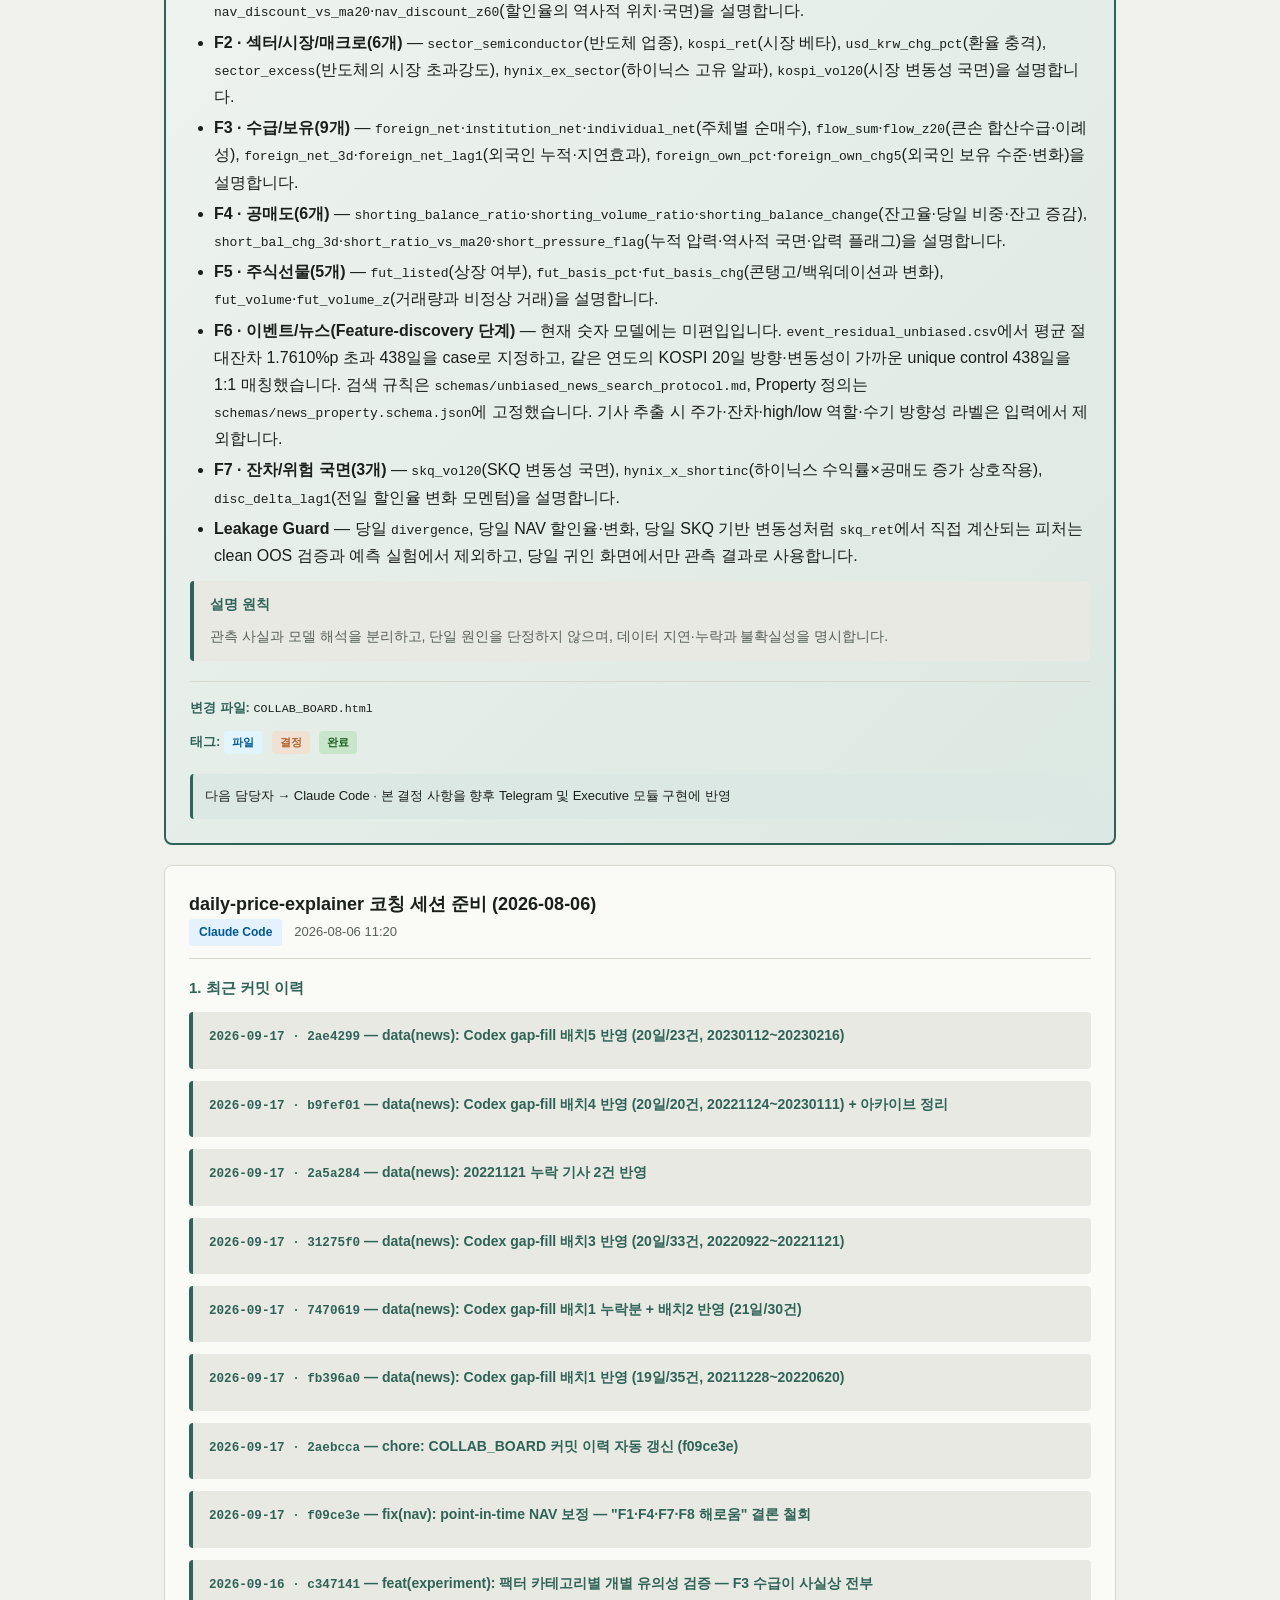
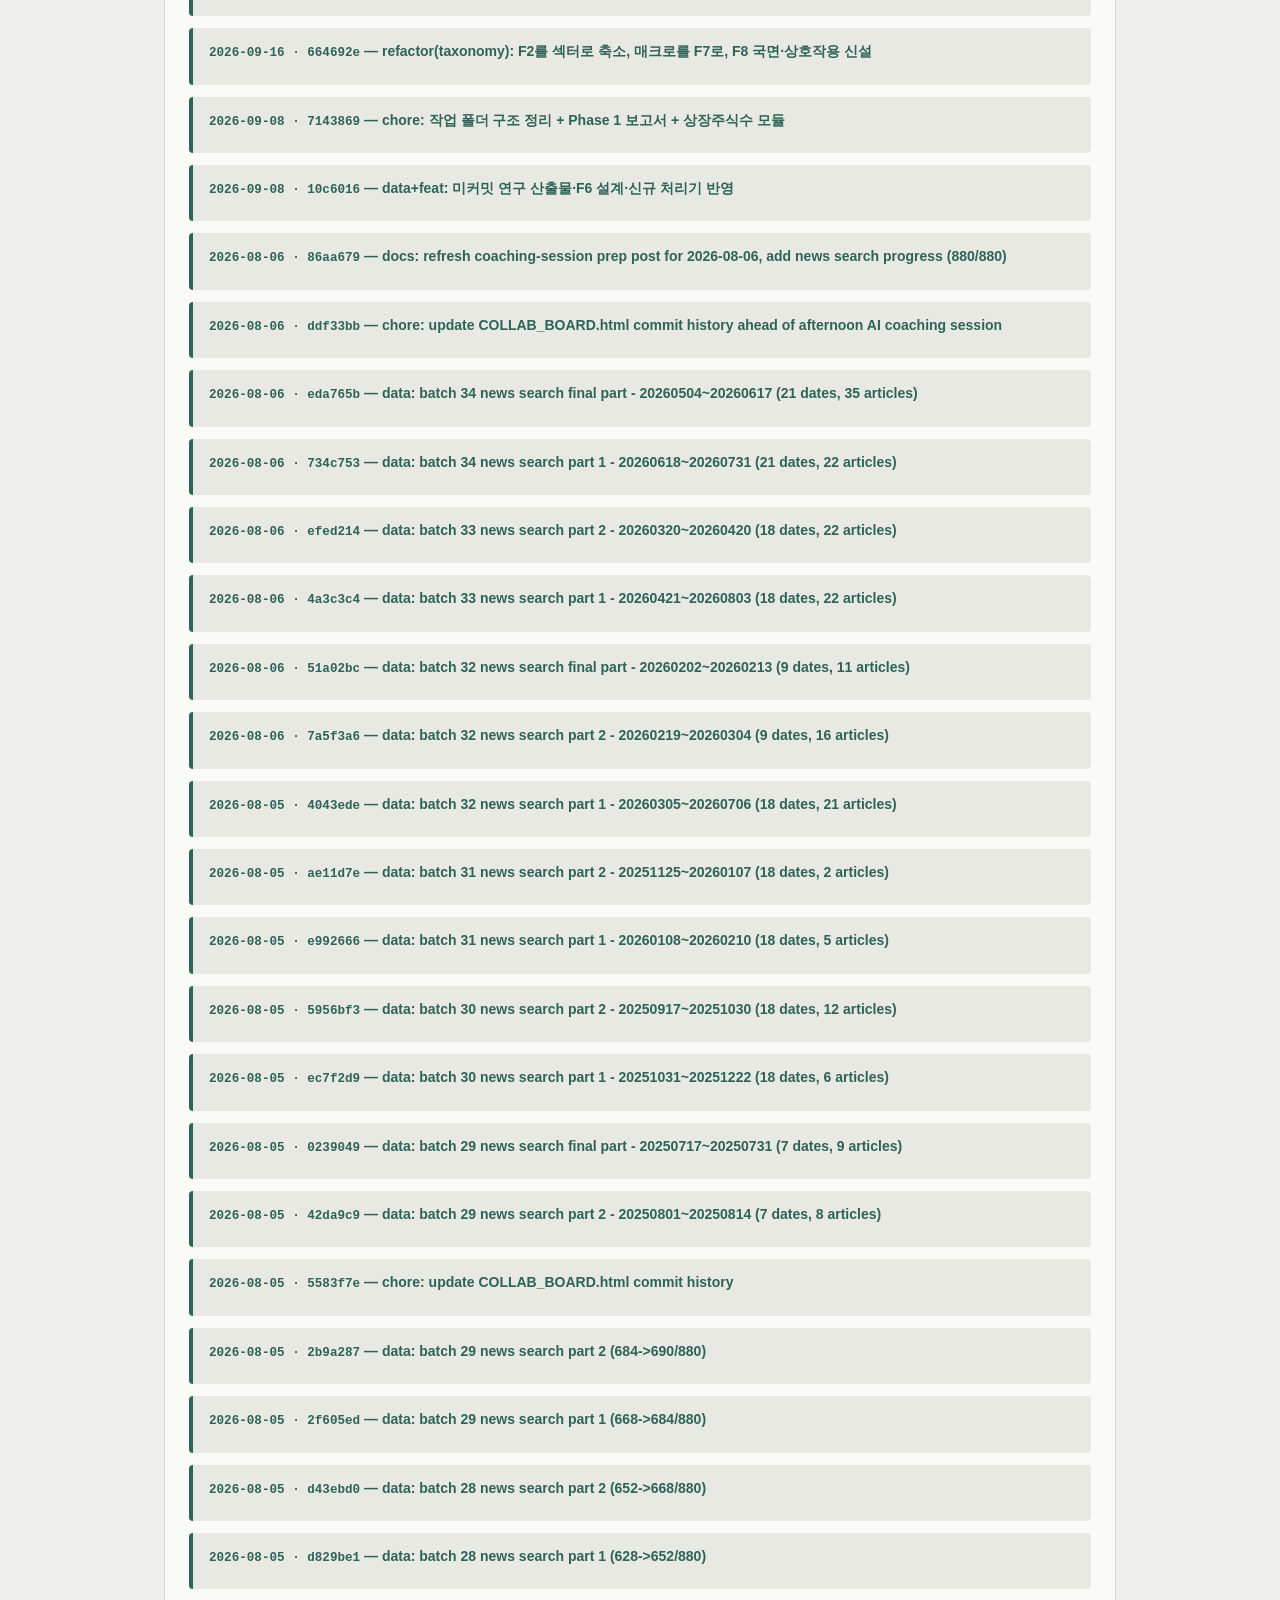
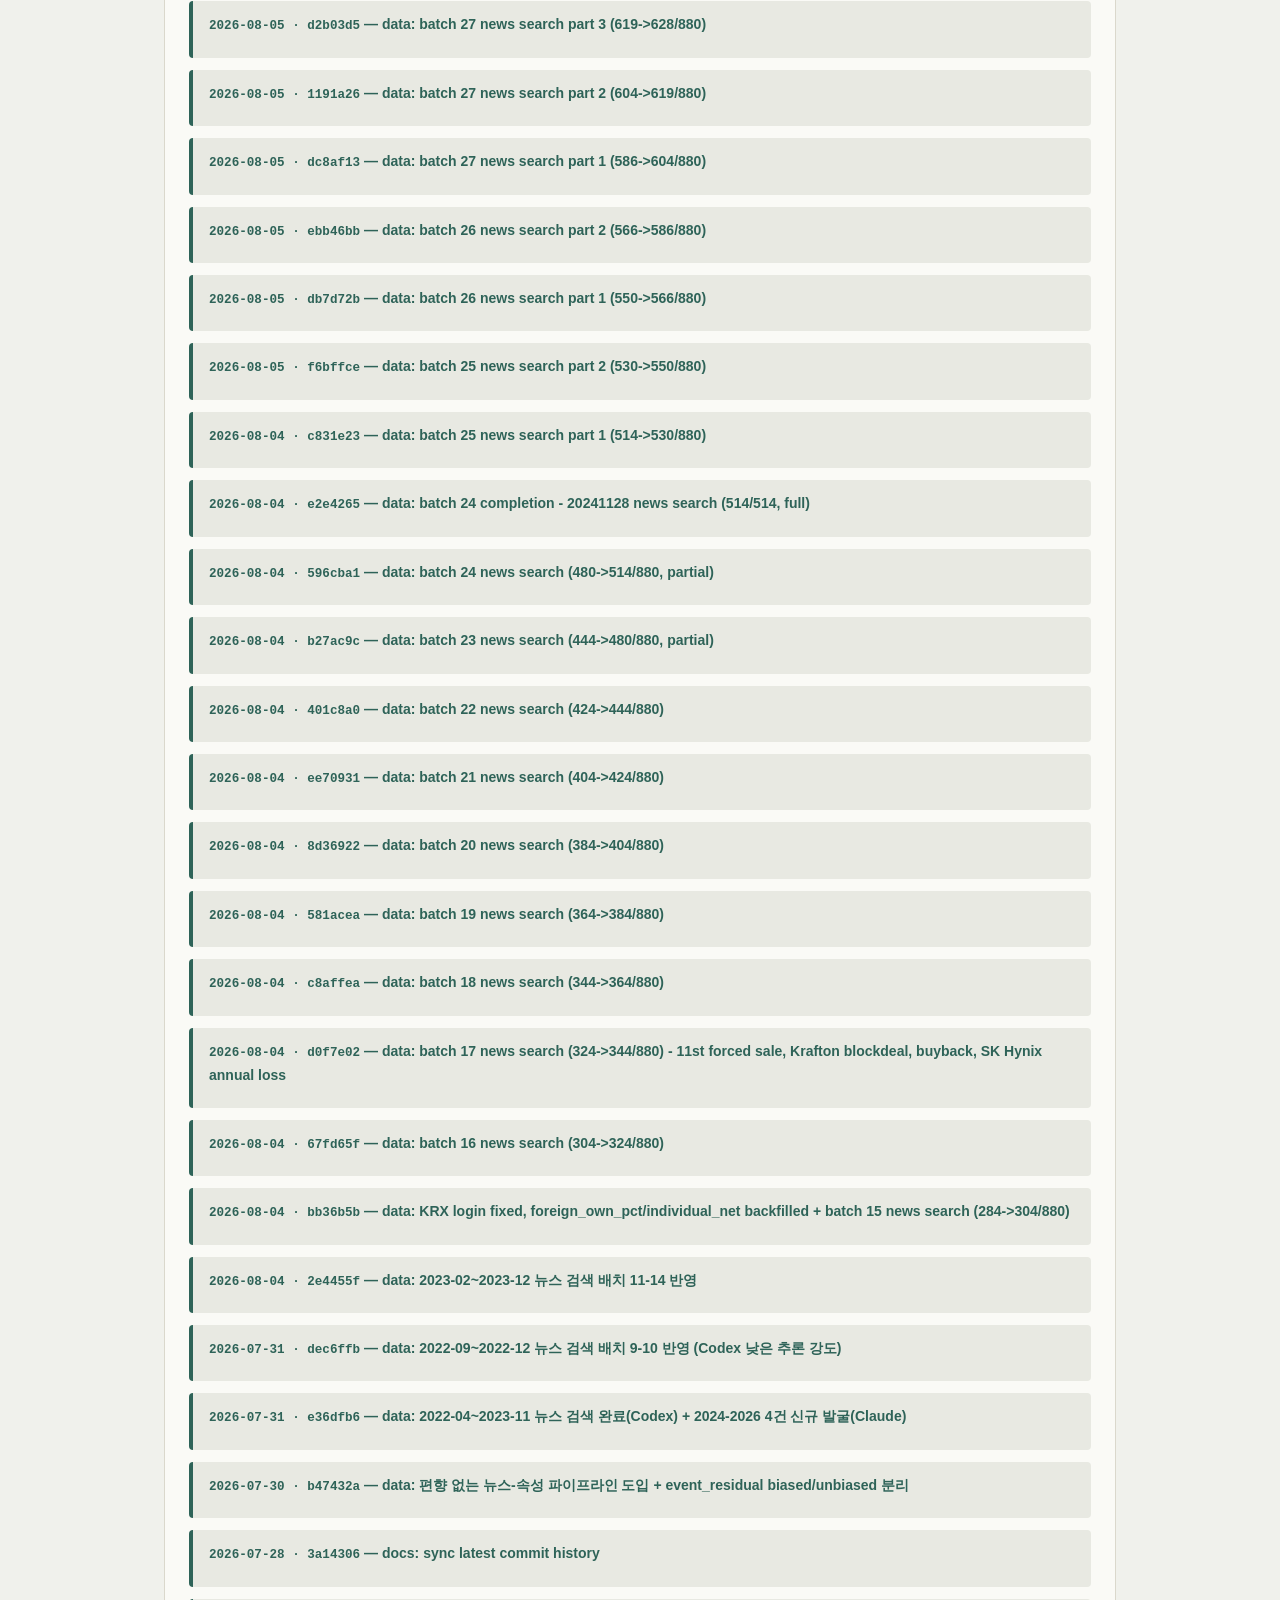
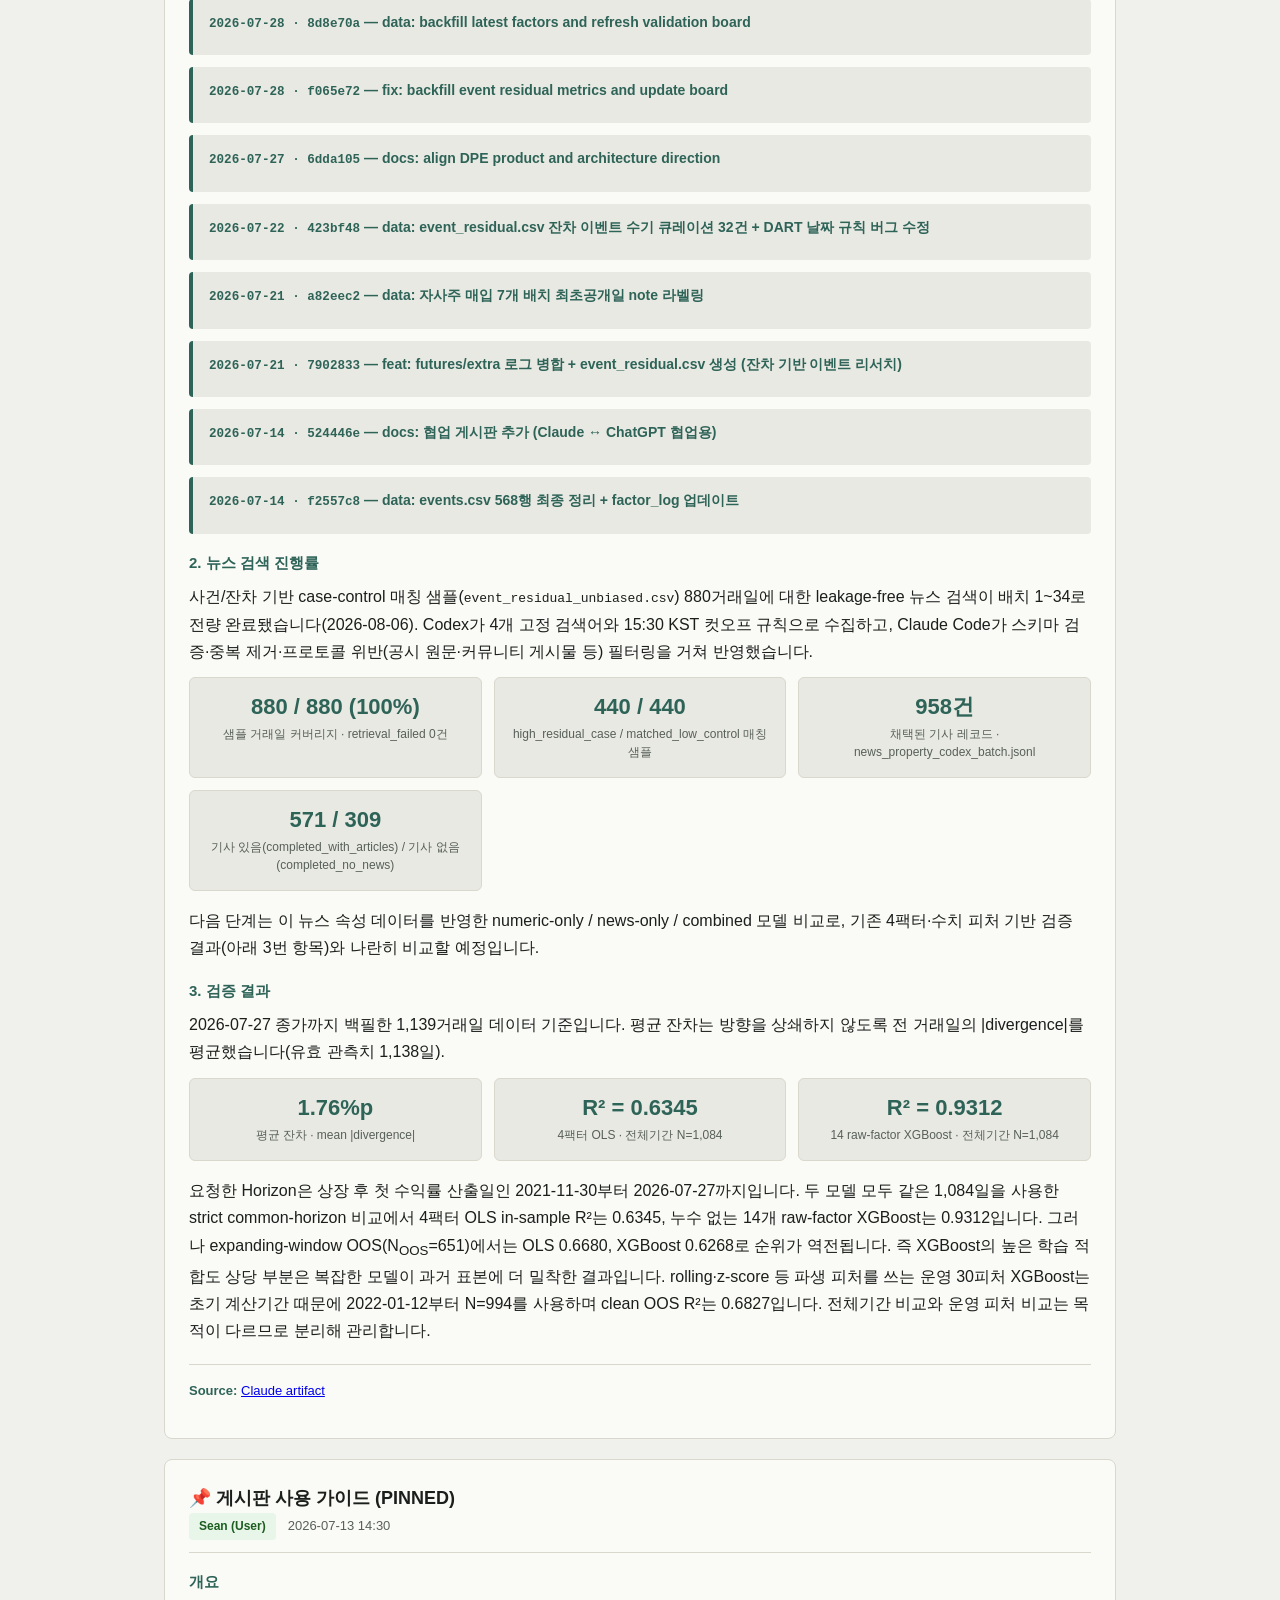
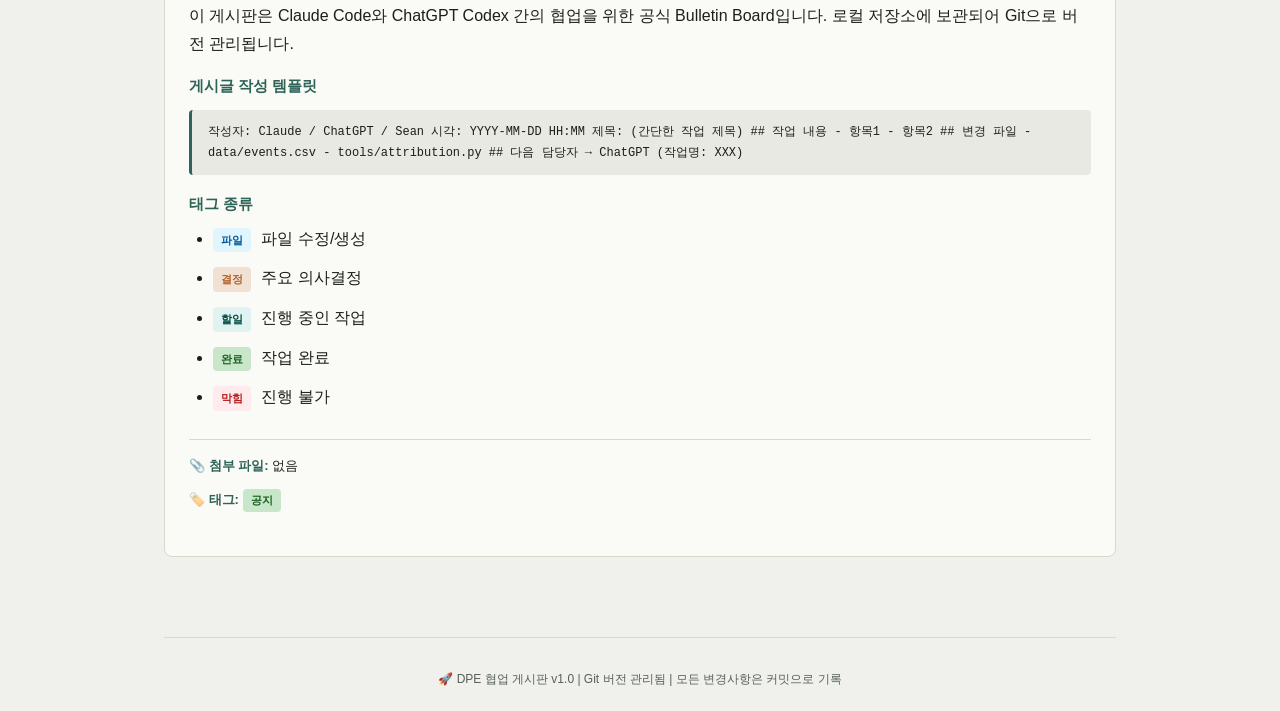
==== commit 1054a0e0: "data(news): Codex gap-fill 배치6 반영 (20일/29건, 20230217~20230425) 완전한 배치 — 로그 합계와 기사 개수 일치, 스키마 오류 0, 중" ====
--- a/daily-price-explainer/docs/COLLAB_BOARD.html
+++ b/daily-price-explainer/docs/COLLAB_BOARD.html
@@ -515,6 +515,34 @@
         <h4>1. 최근 커밋 이력</h4>
 
         <div class="section">
+          <h5><span class="mono">2026-09-17 &middot; 2ae4299</span> &mdash; data(news): Codex gap-fill 배치5 반영 (20일/23건, 20230112~20230216)</h5>
+        </div>
+
+        <div class="section">
+          <h5><span class="mono">2026-09-17 &middot; b9fef01</span> &mdash; data(news): Codex gap-fill 배치4 반영 (20일/20건, 20221124~20230111) + 아카이브 정리</h5>
+        </div>
+
+        <div class="section">
+          <h5><span class="mono">2026-09-17 &middot; 2a5a284</span> &mdash; data(news): 20221121 누락 기사 2건 반영</h5>
+        </div>
+
+        <div class="section">
+          <h5><span class="mono">2026-09-17 &middot; 31275f0</span> &mdash; data(news): Codex gap-fill 배치3 반영 (20일/33건, 20220922~20221121)</h5>
+        </div>
+
+        <div class="section">
+          <h5><span class="mono">2026-09-17 &middot; 7470619</span> &mdash; data(news): Codex gap-fill 배치1 누락분 + 배치2 반영 (21일/30건)</h5>
+        </div>
+
+        <div class="section">
+          <h5><span class="mono">2026-09-17 &middot; fb396a0</span> &mdash; data(news): Codex gap-fill 배치1 반영 (19일/35건, 20211228~20220620)</h5>
+        </div>
+
+        <div class="section">
+          <h5><span class="mono">2026-09-17 &middot; 2aebcca</span> &mdash; chore: COLLAB_BOARD 커밋 이력 자동 갱신 (f09ce3e)</h5>
+        </div>
+
+        <div class="section">
           <h5><span class="mono">2026-09-17 &middot; f09ce3e</span> &mdash; fix(nav): point-in-time NAV 보정 — &quot;F1·F4·F7·F8 해로움&quot; 결론 철회</h5>
         </div>
 
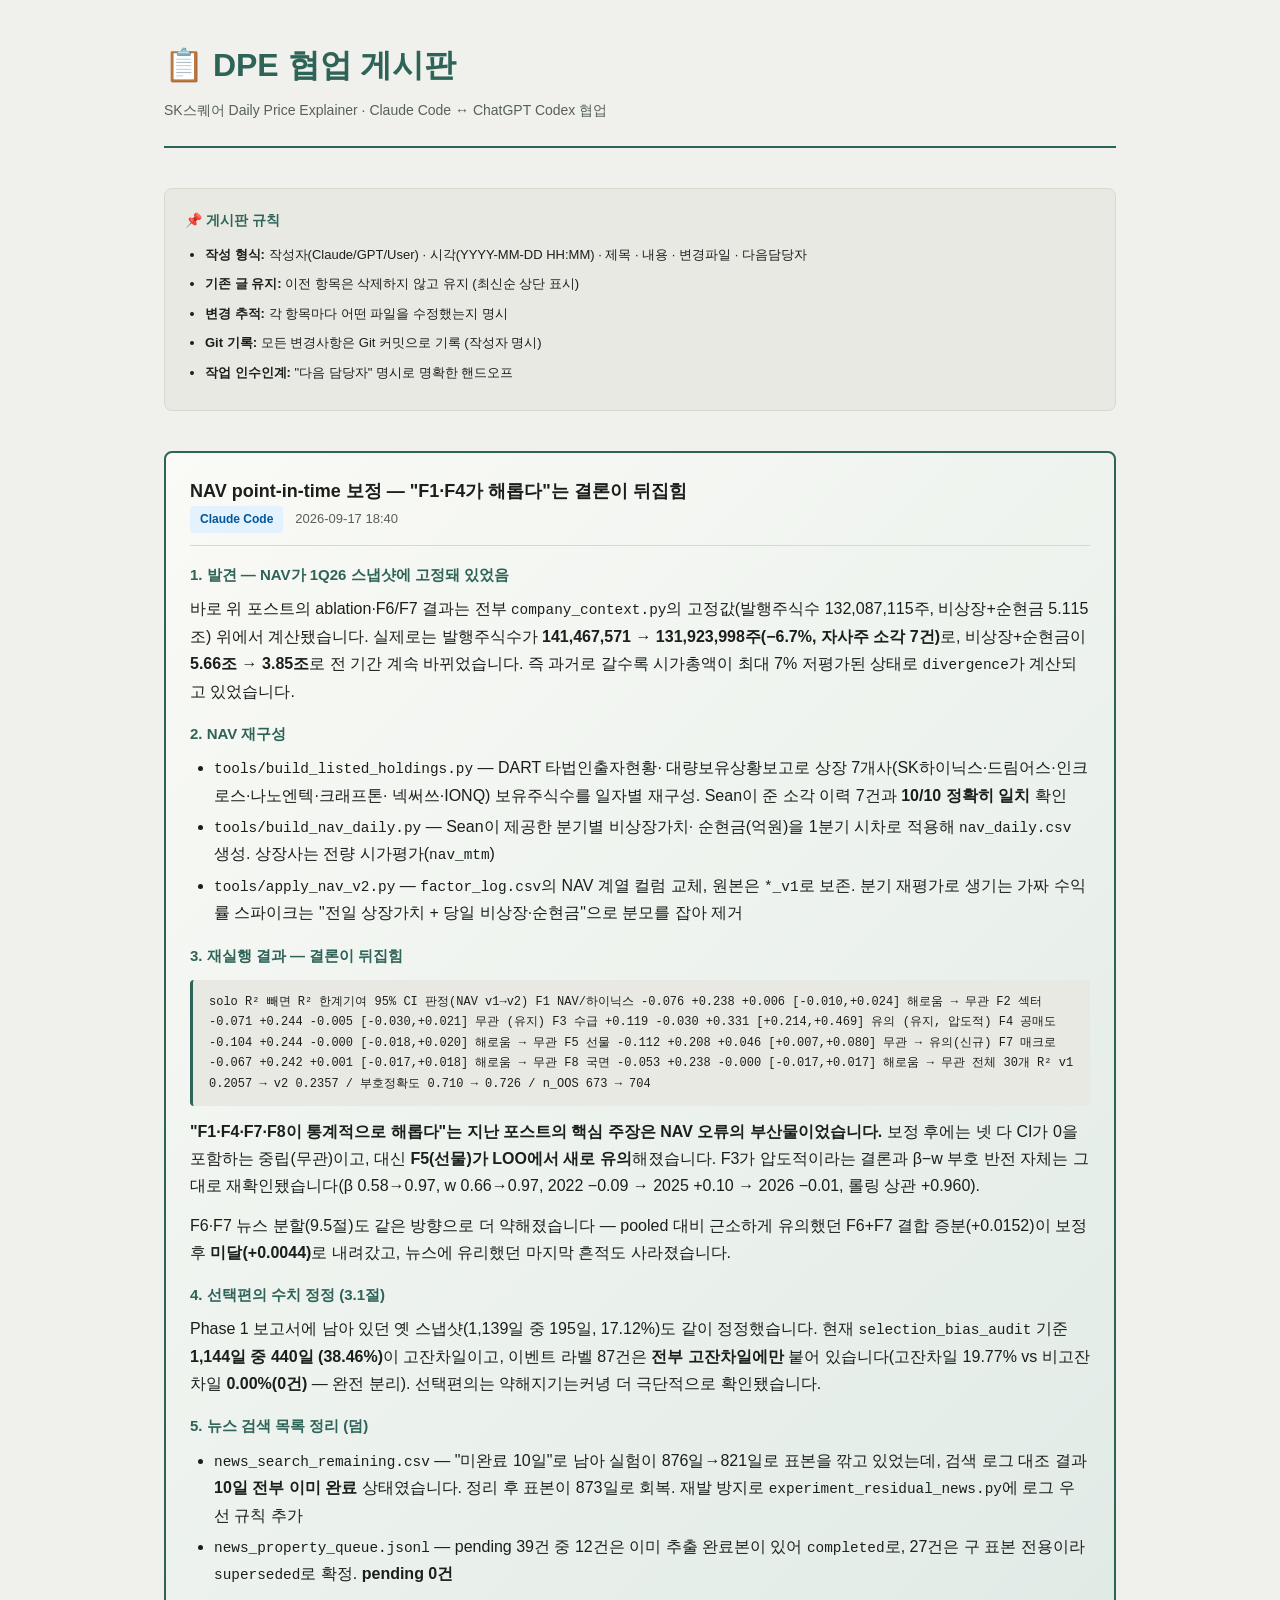
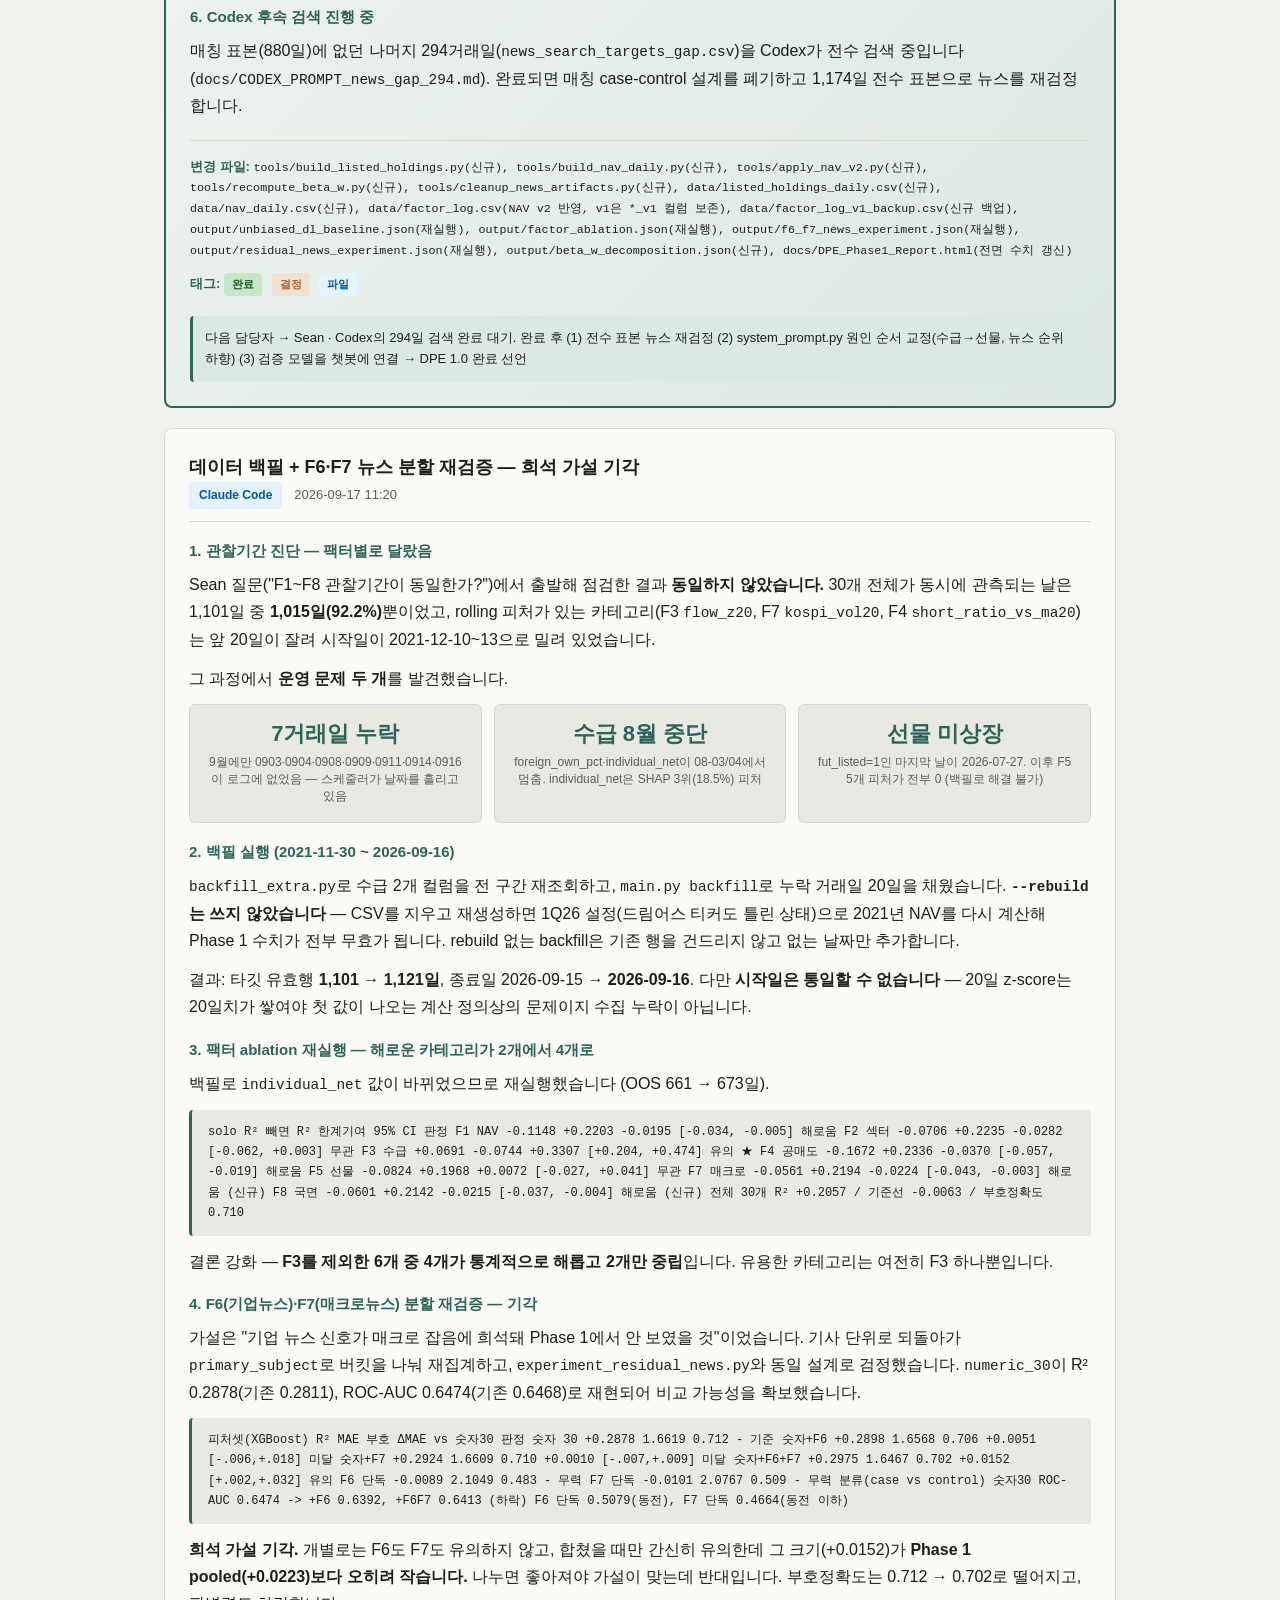
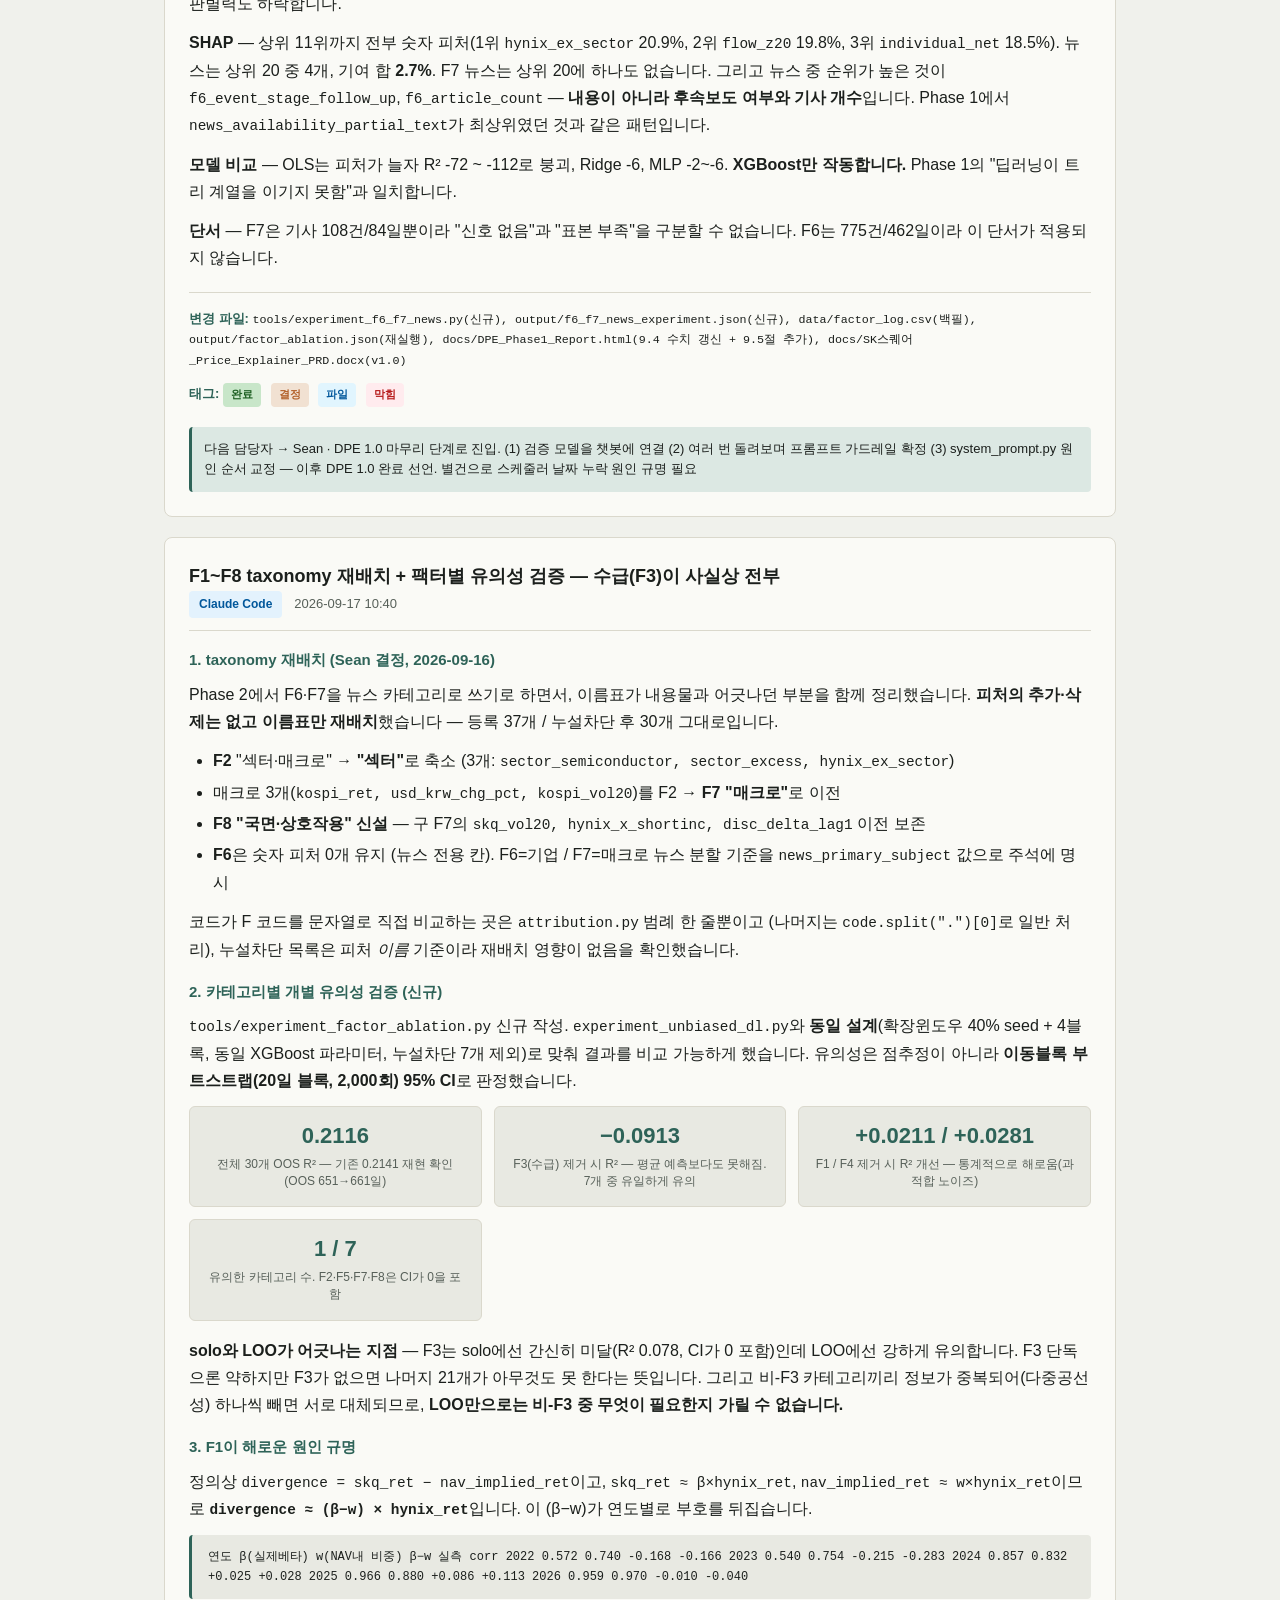
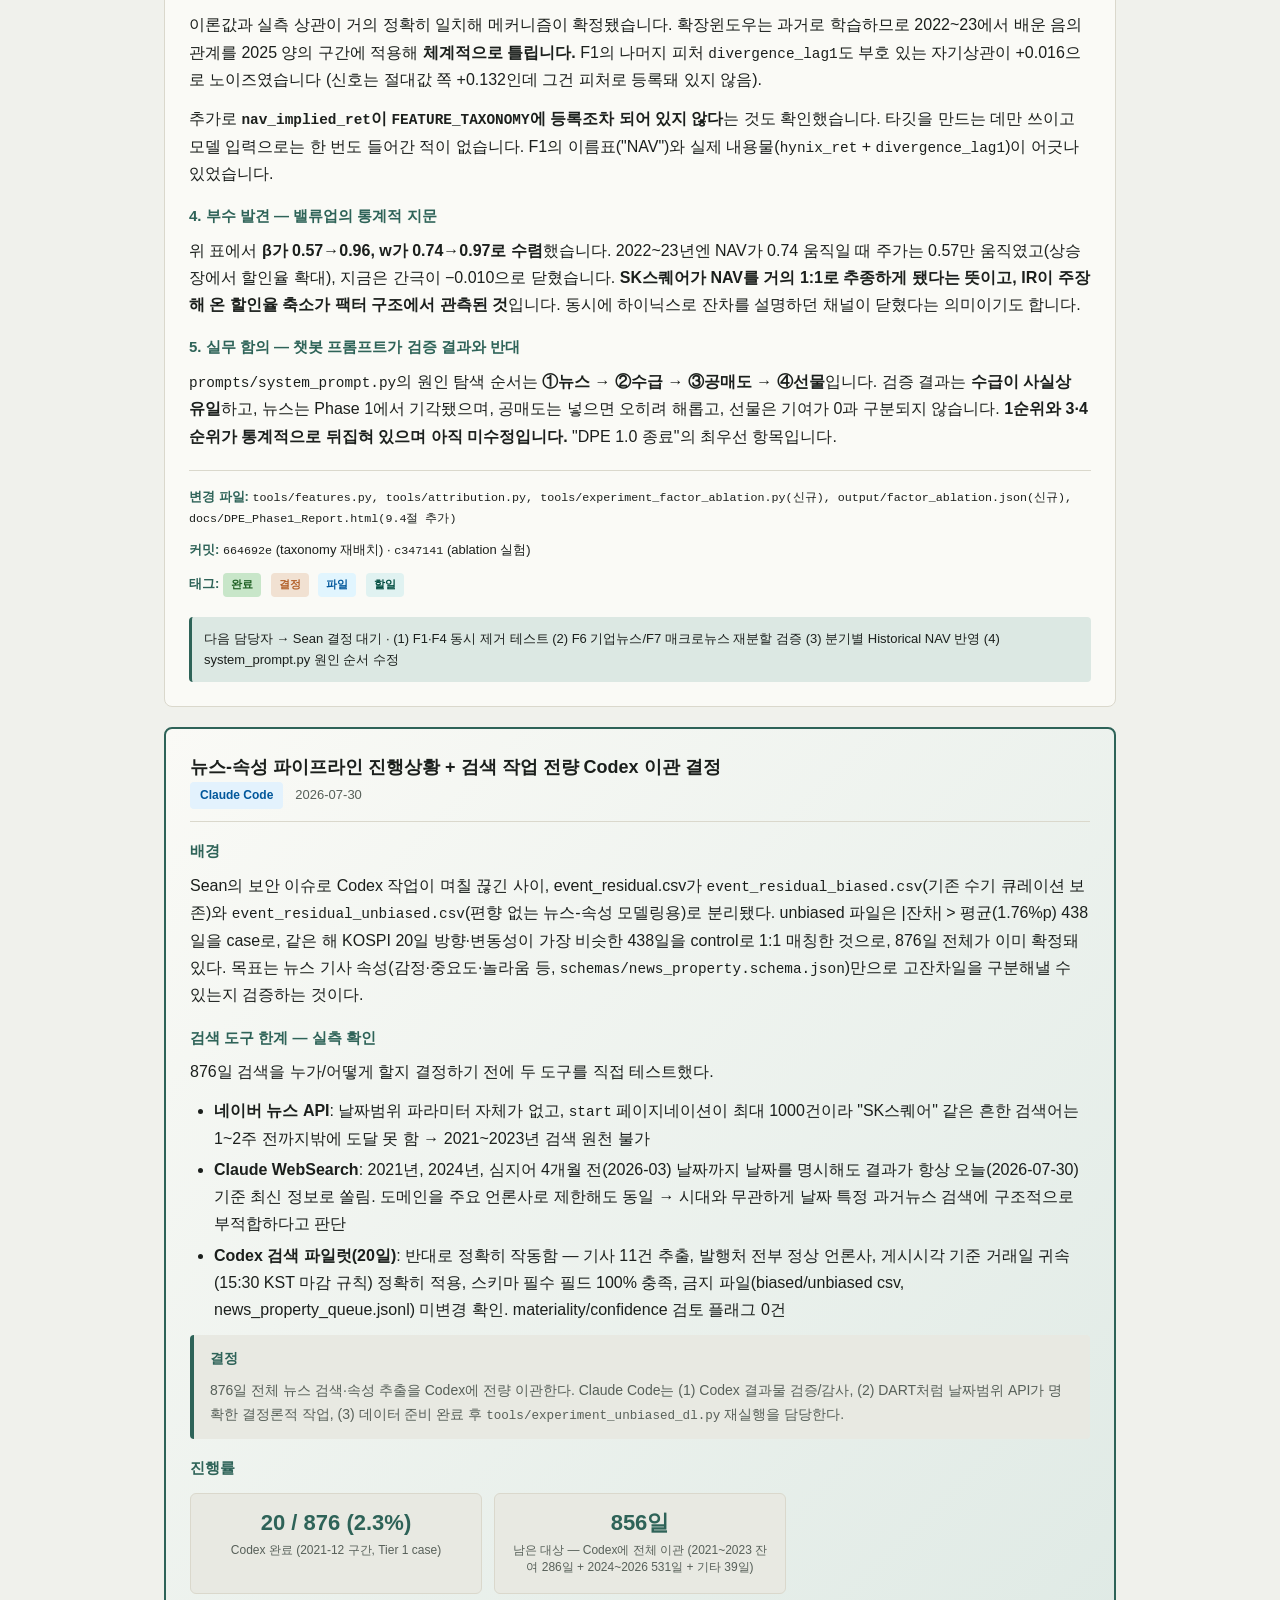
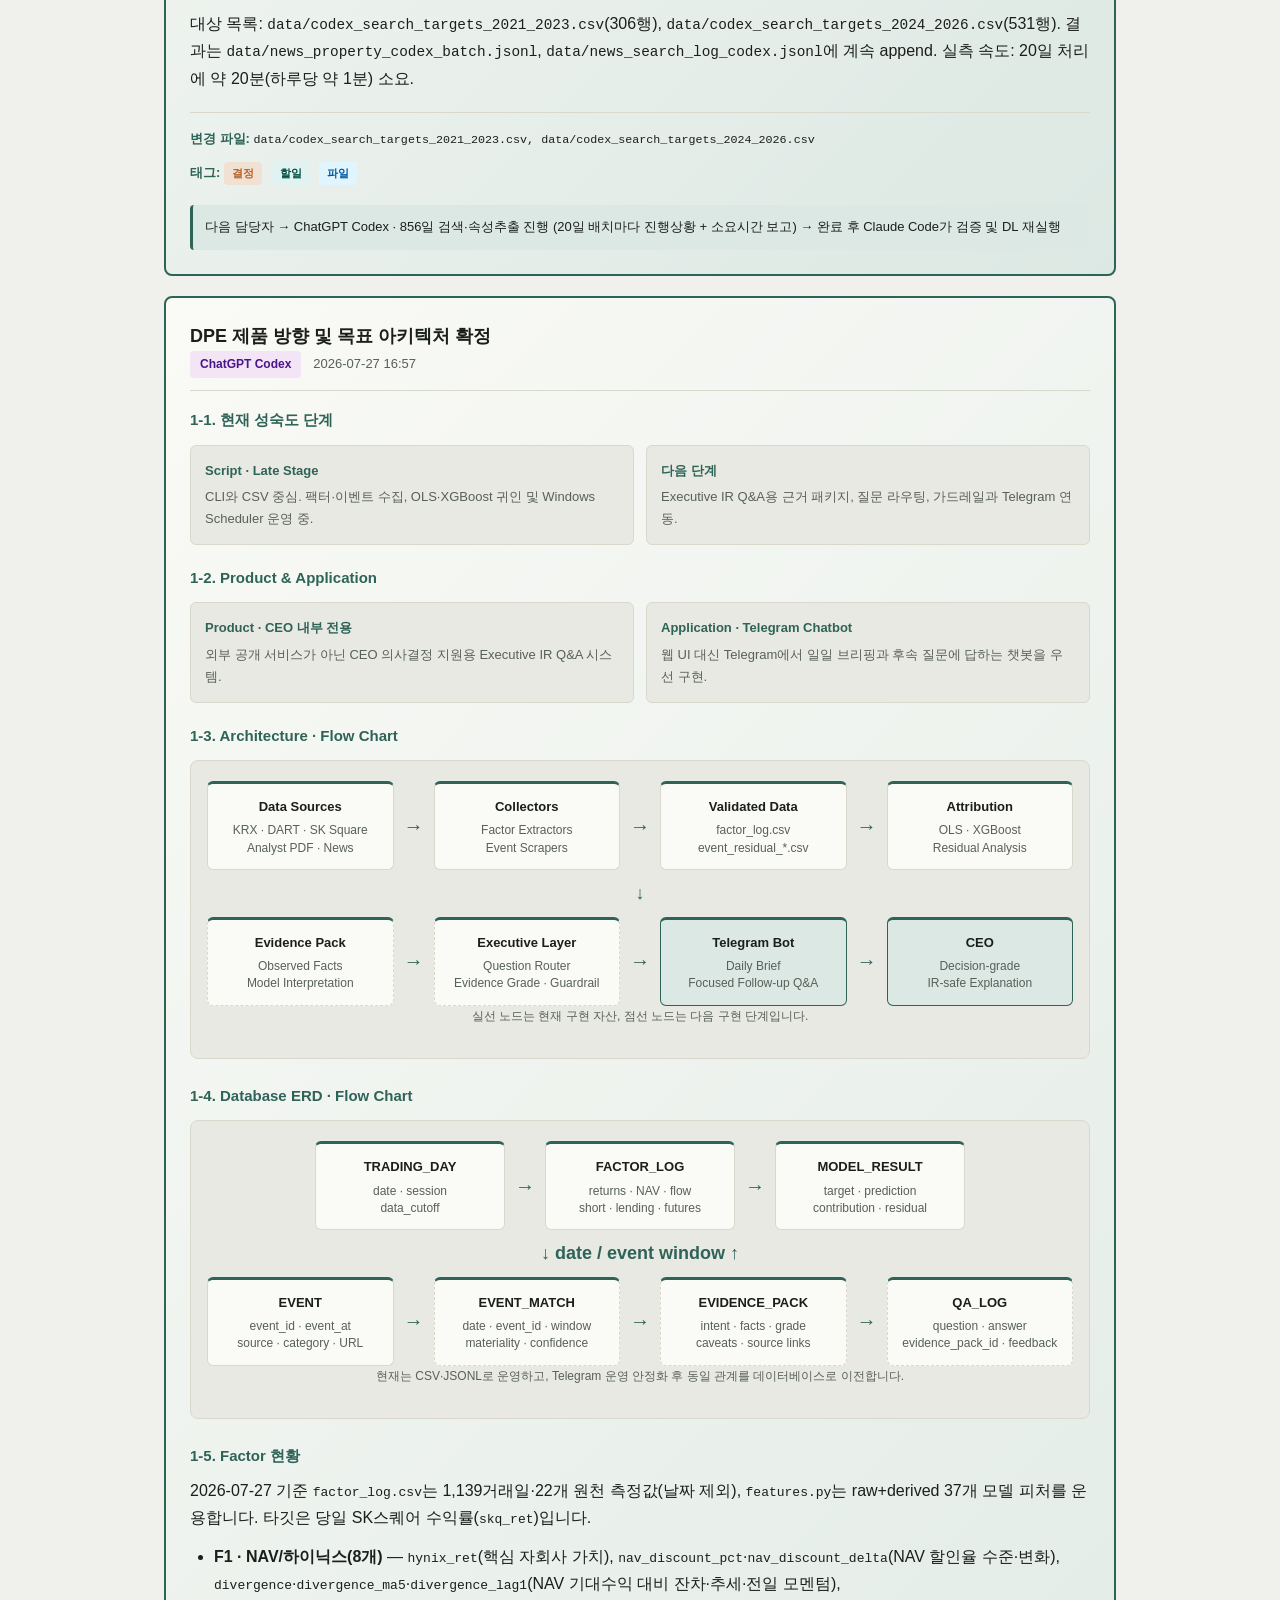
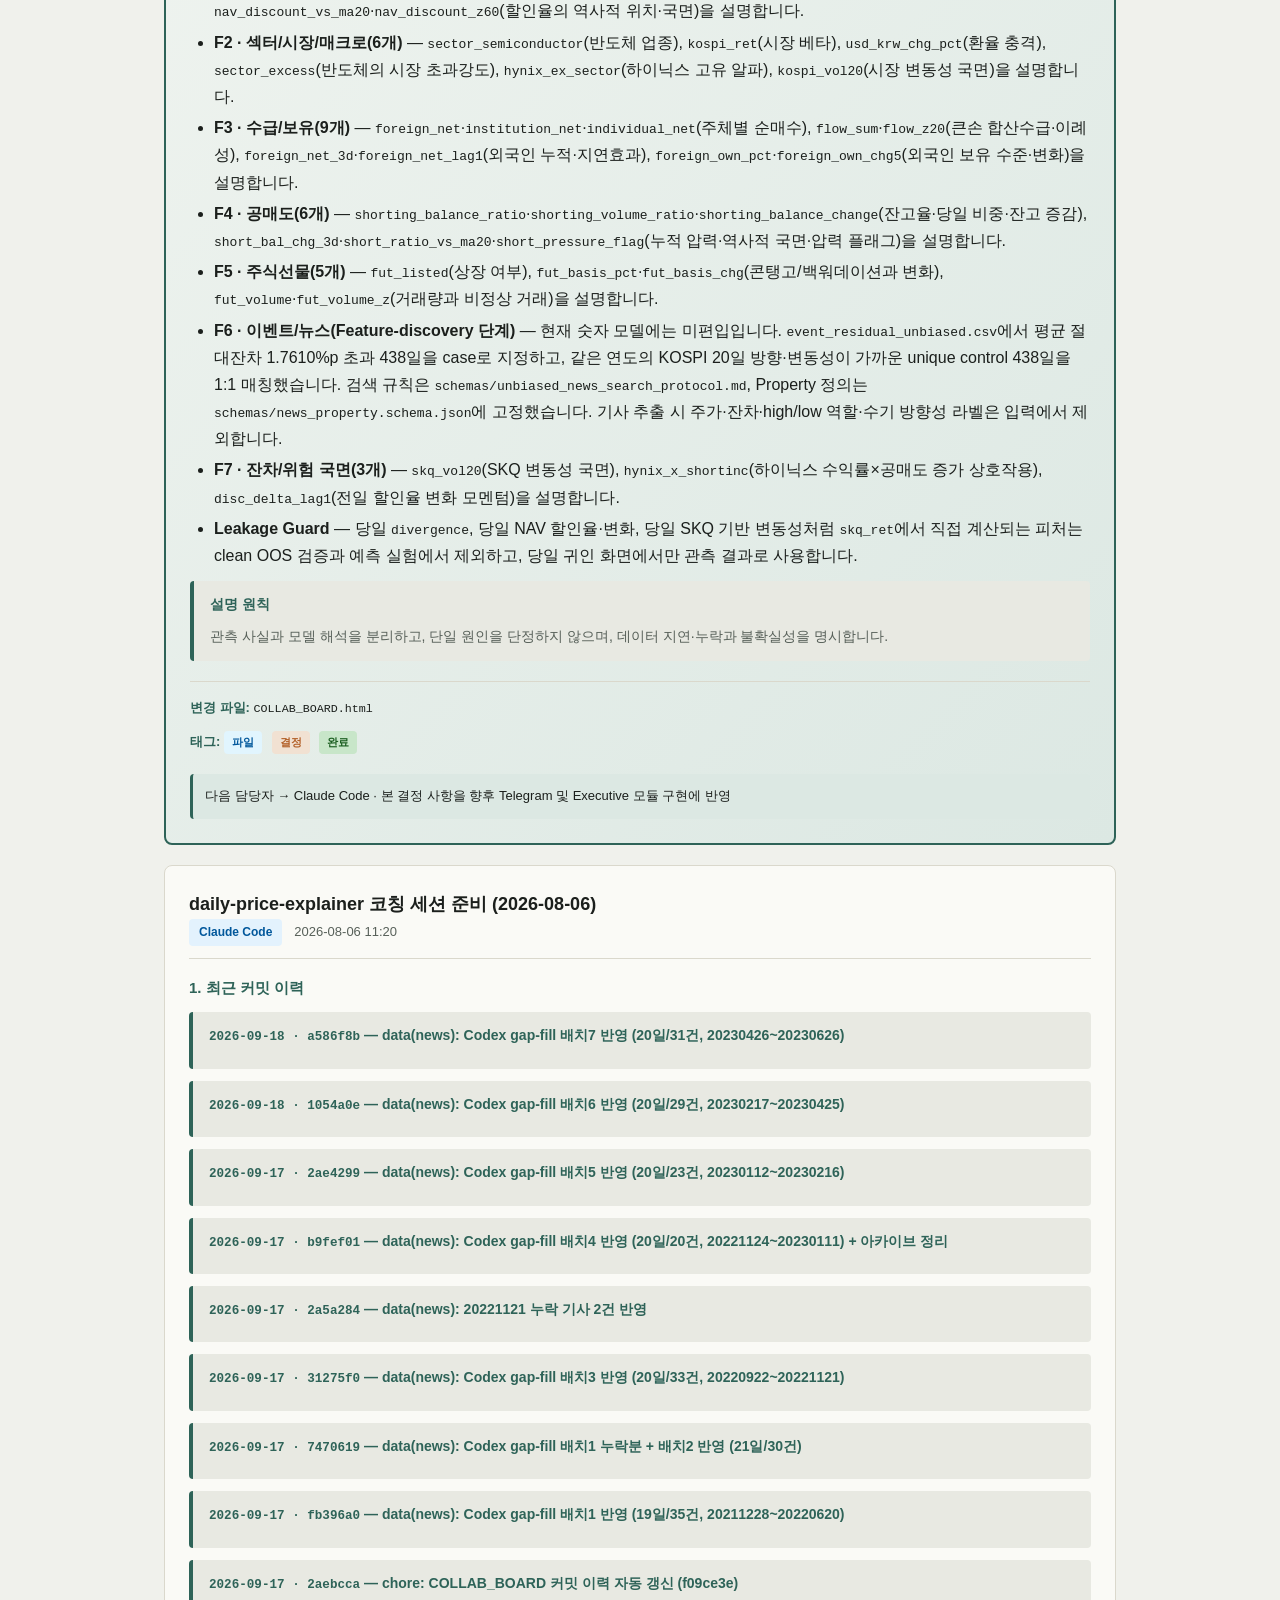
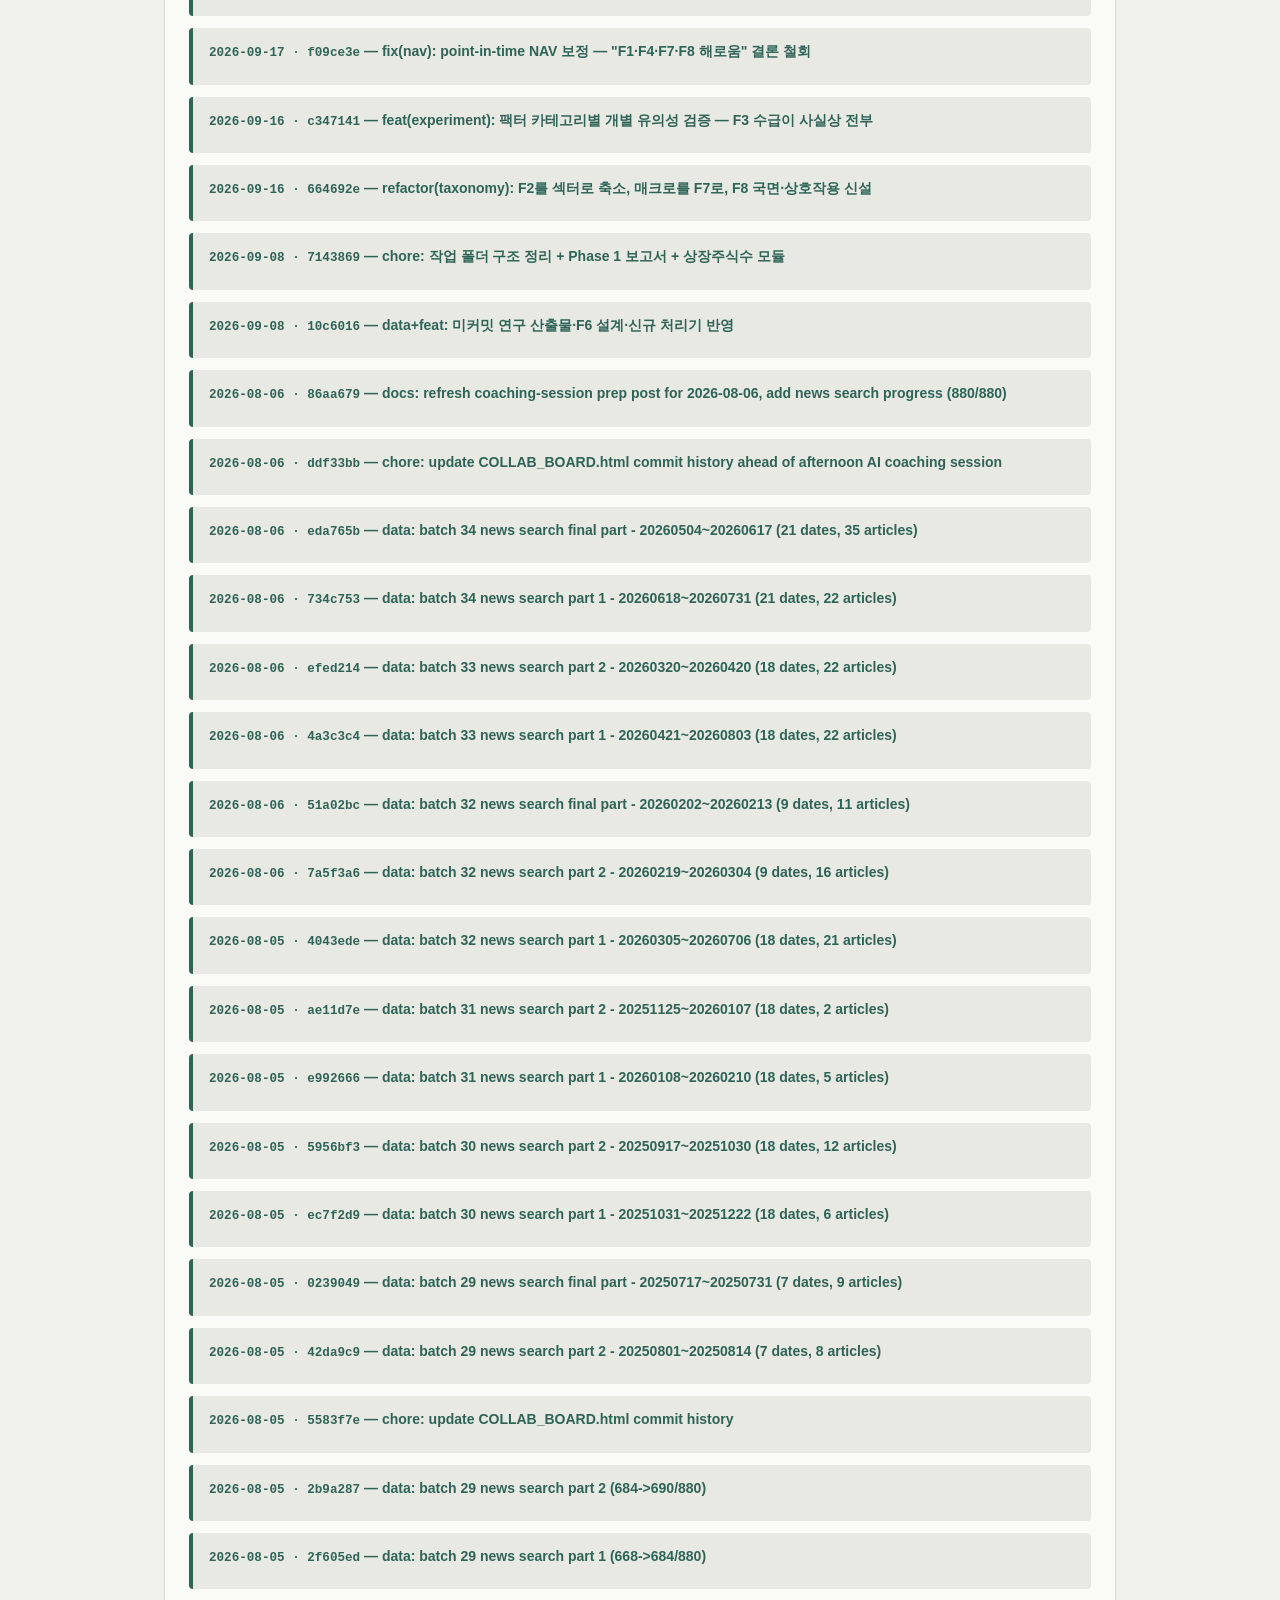
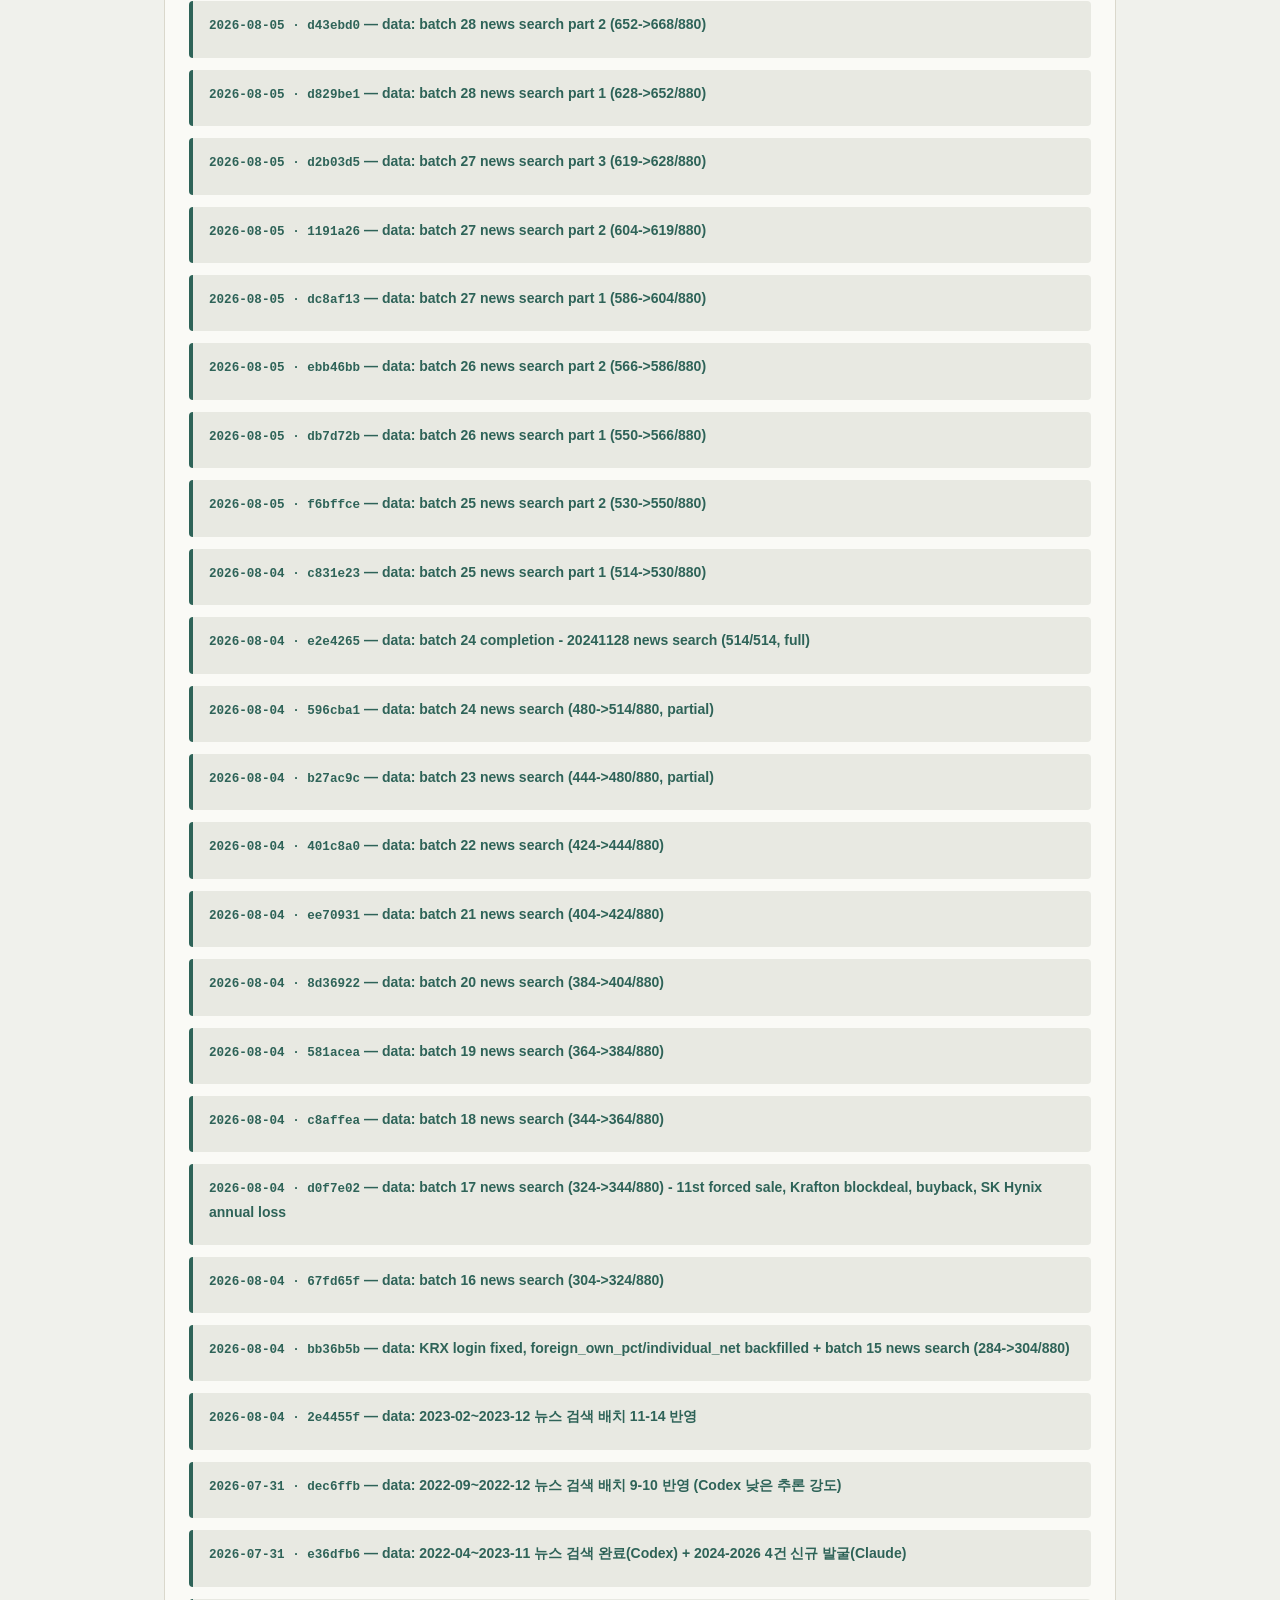
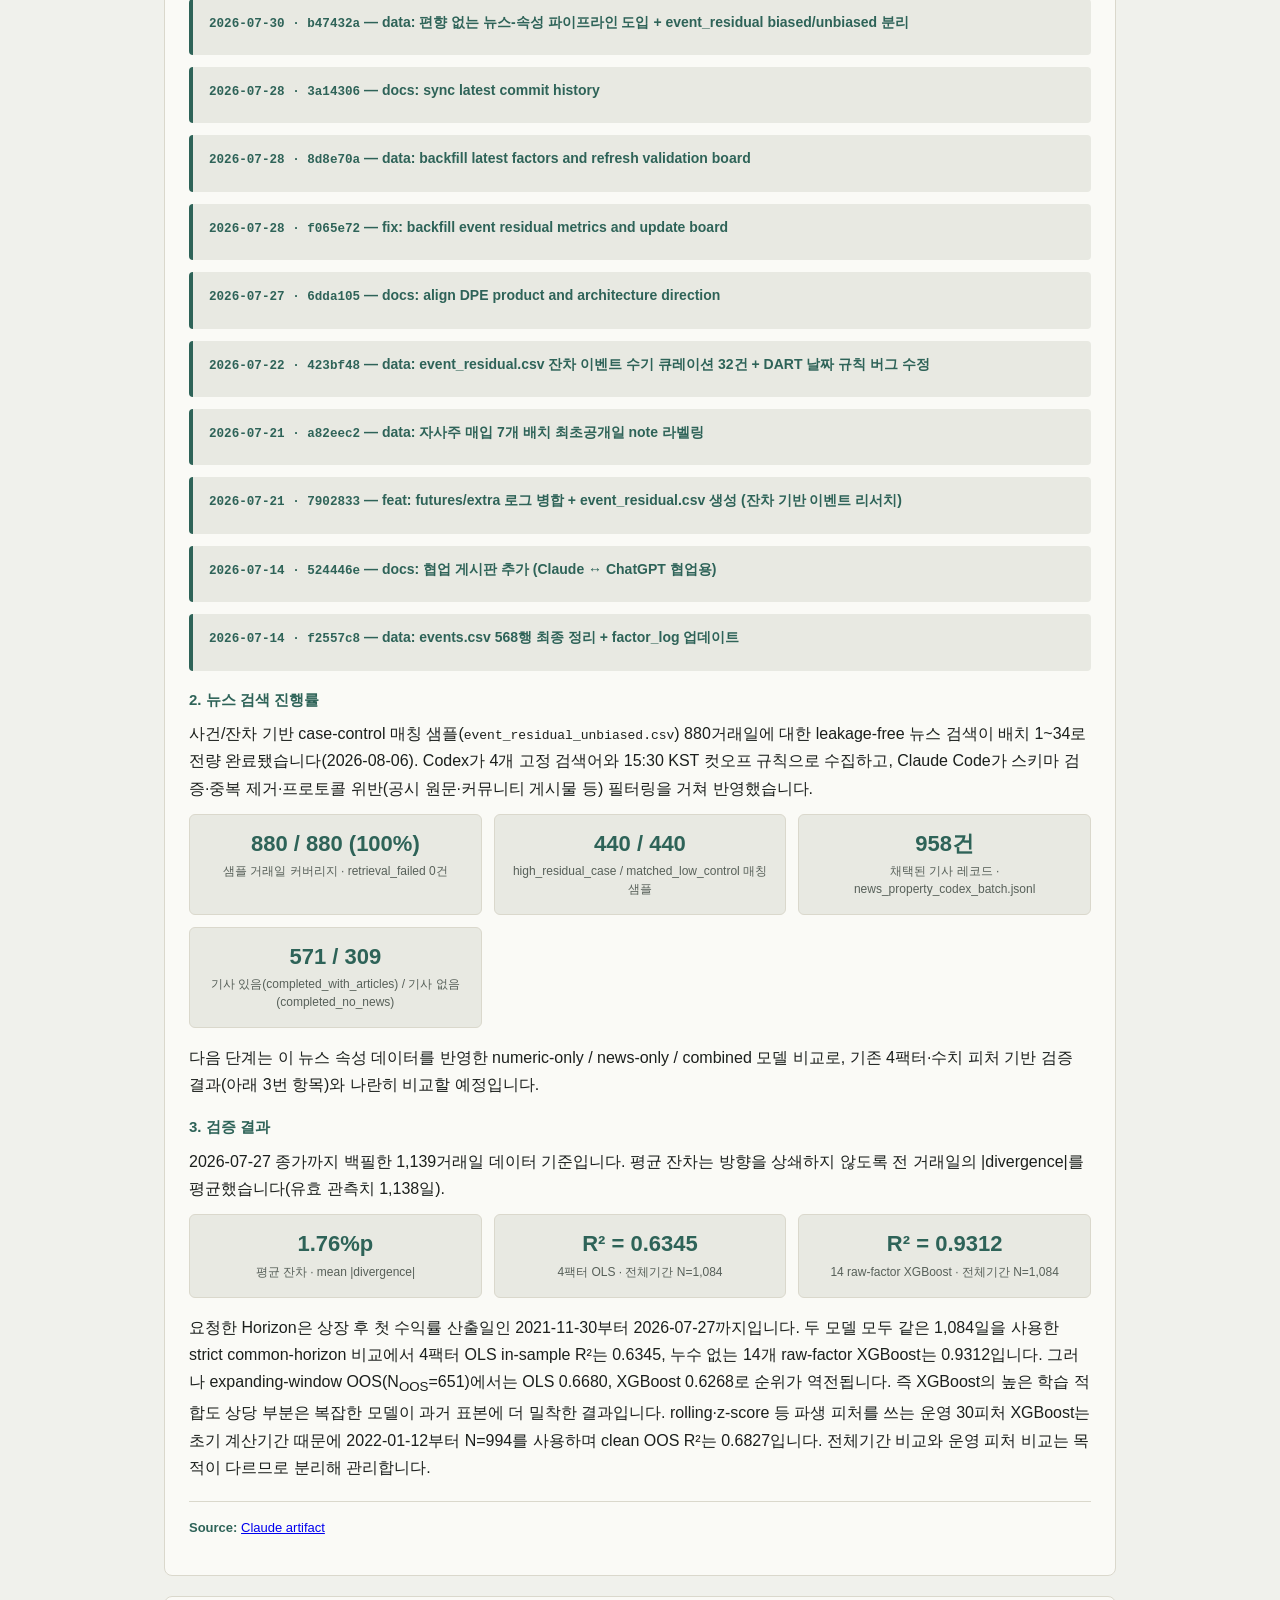
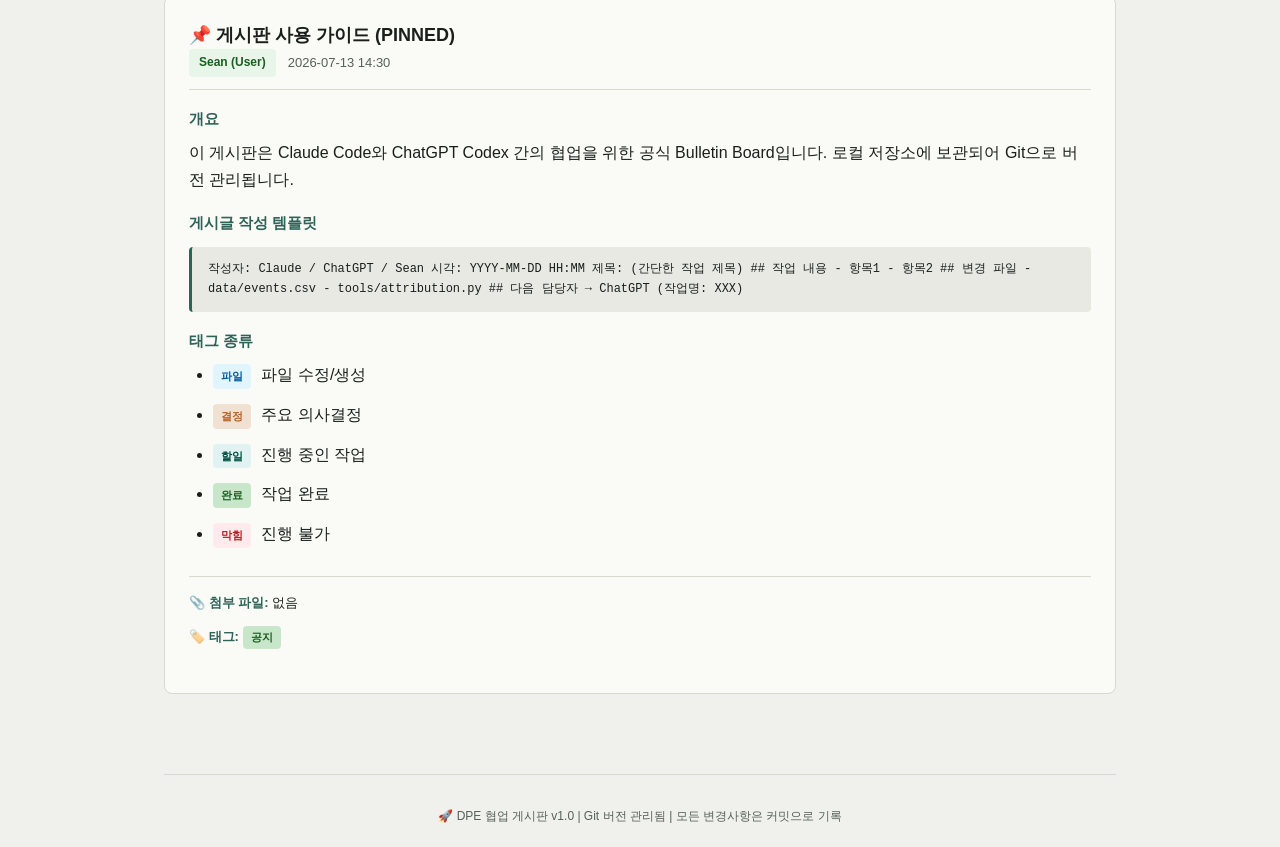
==== commit aec6a1a9: "docs(report): Phase 1 보고서 v3 Handoff 판 — 인계 노트(H장) 추가 원본 DPE_Phase1_Report.html(2026-09-17 재개정판)은 그대" ====
--- a/daily-price-explainer/docs/COLLAB_BOARD.html
+++ b/daily-price-explainer/docs/COLLAB_BOARD.html
@@ -515,6 +515,14 @@
         <h4>1. 최근 커밋 이력</h4>
 
         <div class="section">
+          <h5><span class="mono">2026-09-18 &middot; a586f8b</span> &mdash; data(news): Codex gap-fill 배치7 반영 (20일/31건, 20230426~20230626)</h5>
+        </div>
+
+        <div class="section">
+          <h5><span class="mono">2026-09-18 &middot; 1054a0e</span> &mdash; data(news): Codex gap-fill 배치6 반영 (20일/29건, 20230217~20230425)</h5>
+        </div>
+
+        <div class="section">
           <h5><span class="mono">2026-09-17 &middot; 2ae4299</span> &mdash; data(news): Codex gap-fill 배치5 반영 (20일/23건, 20230112~20230216)</h5>
         </div>
 
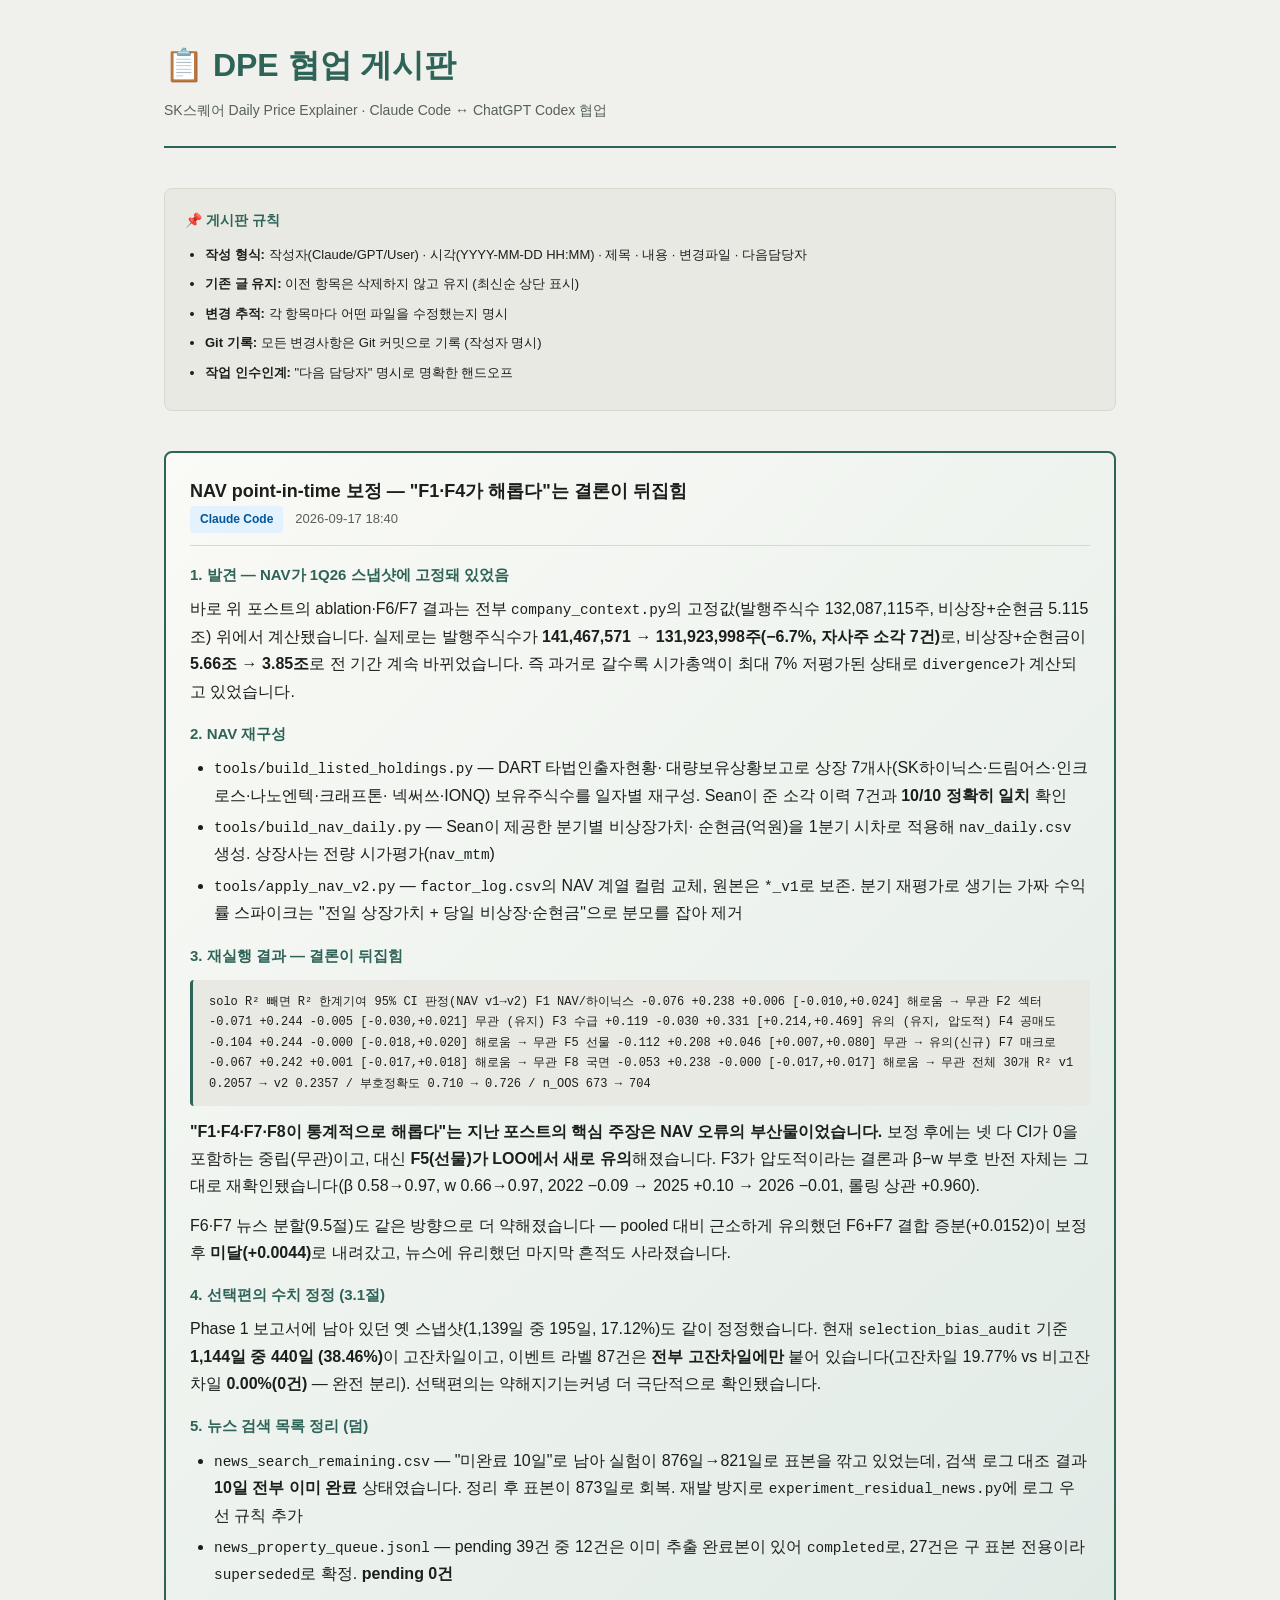
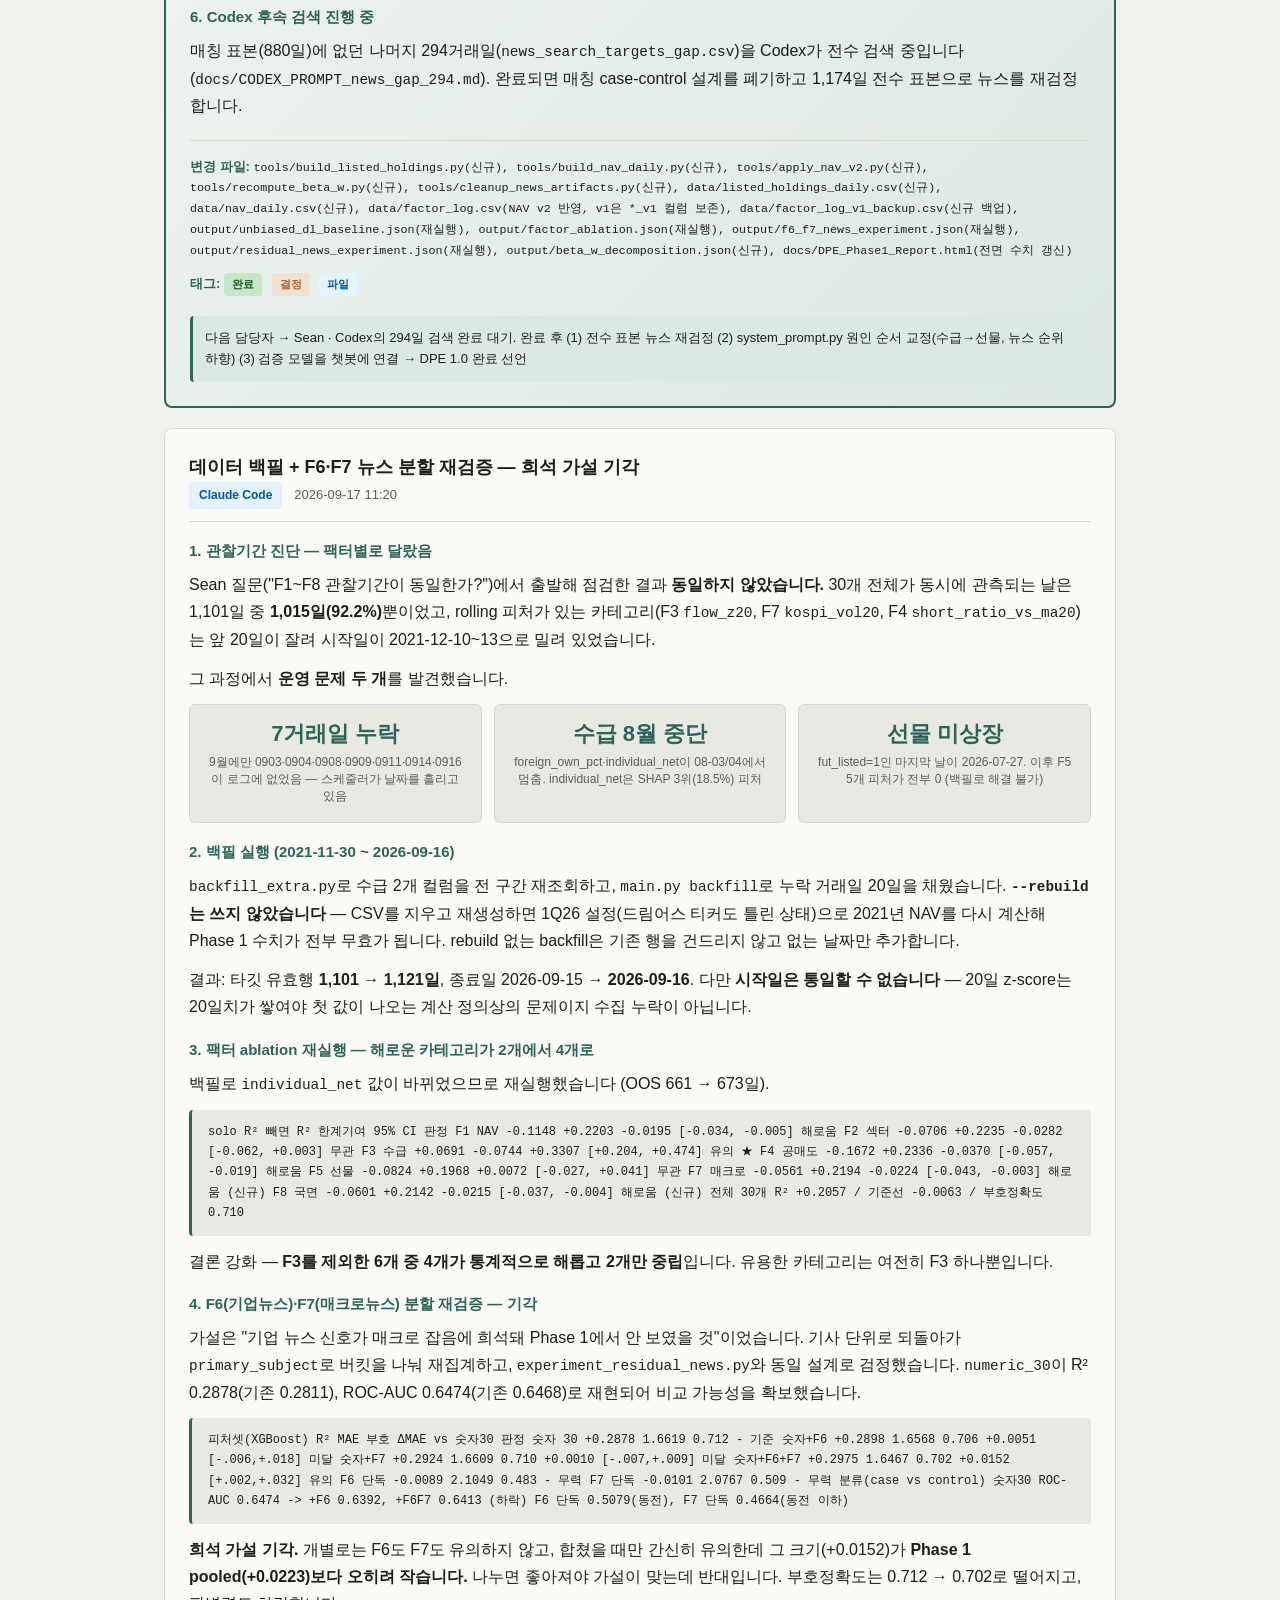
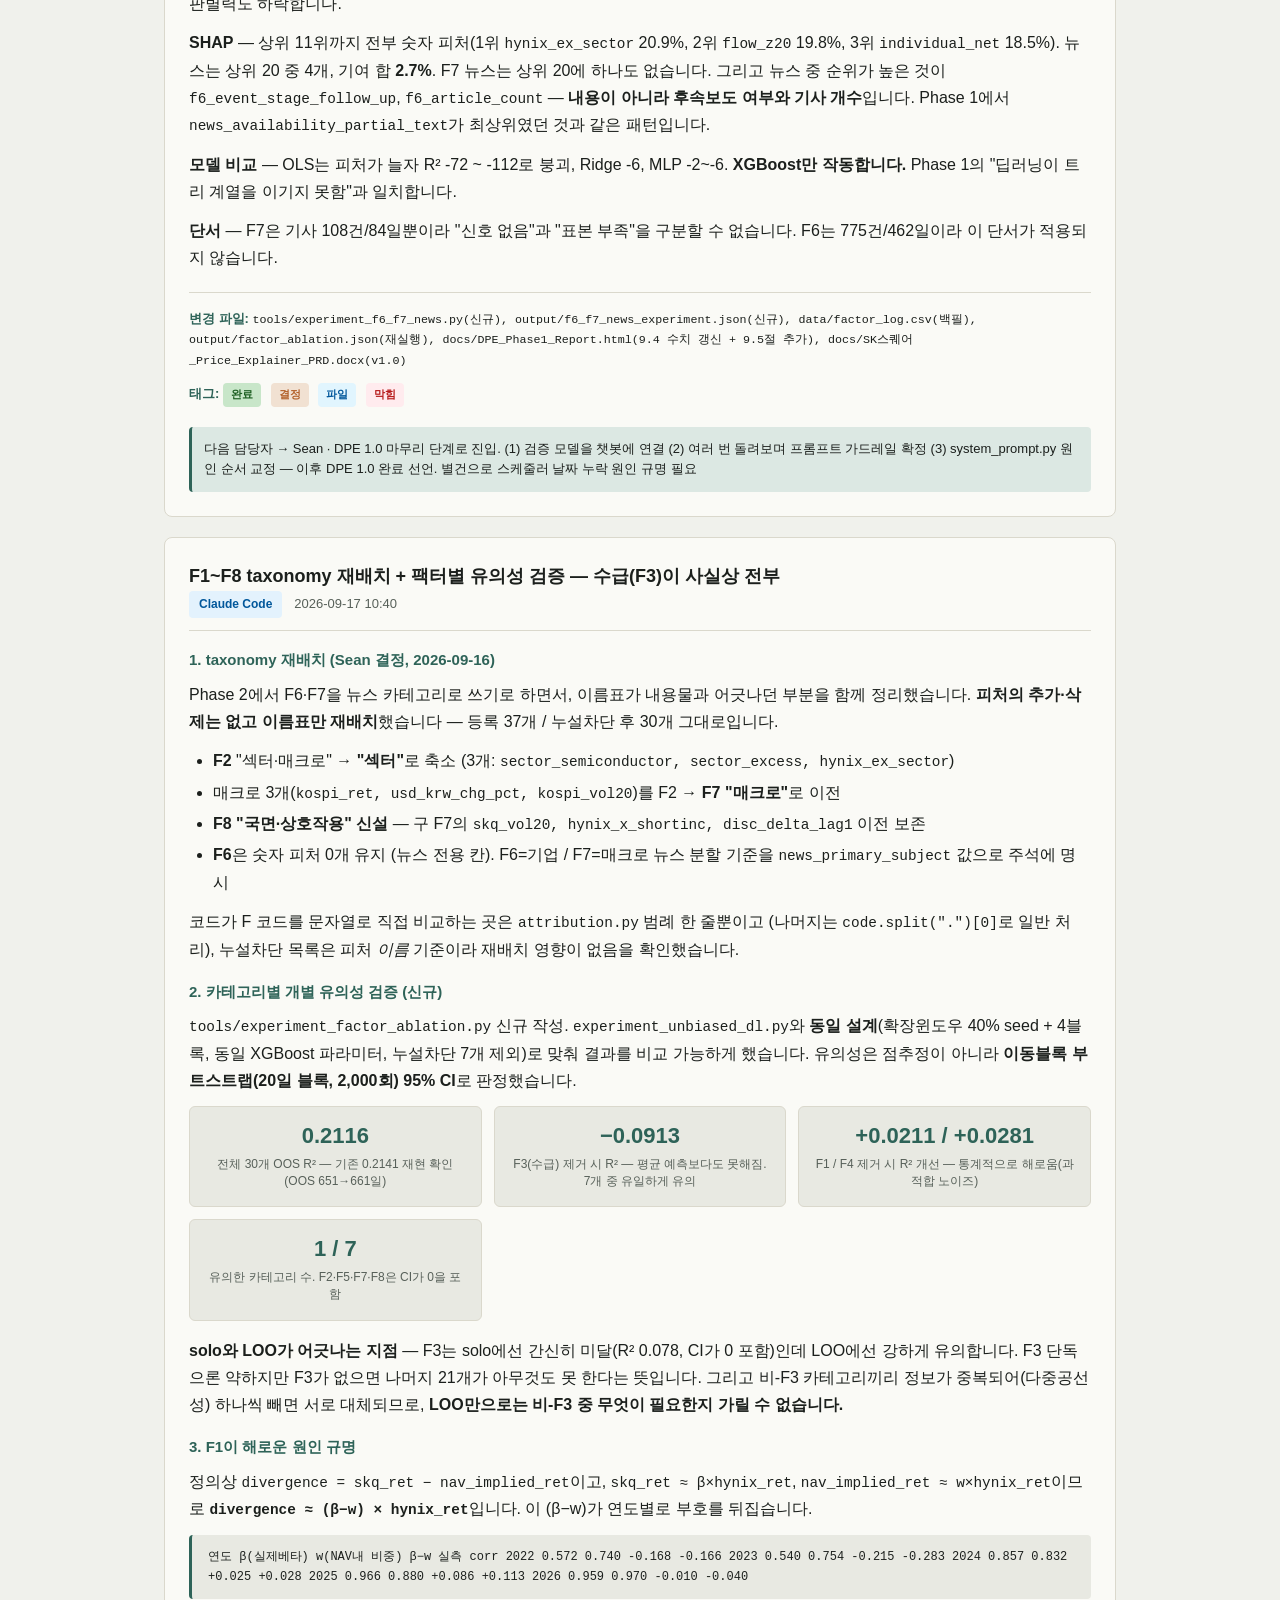
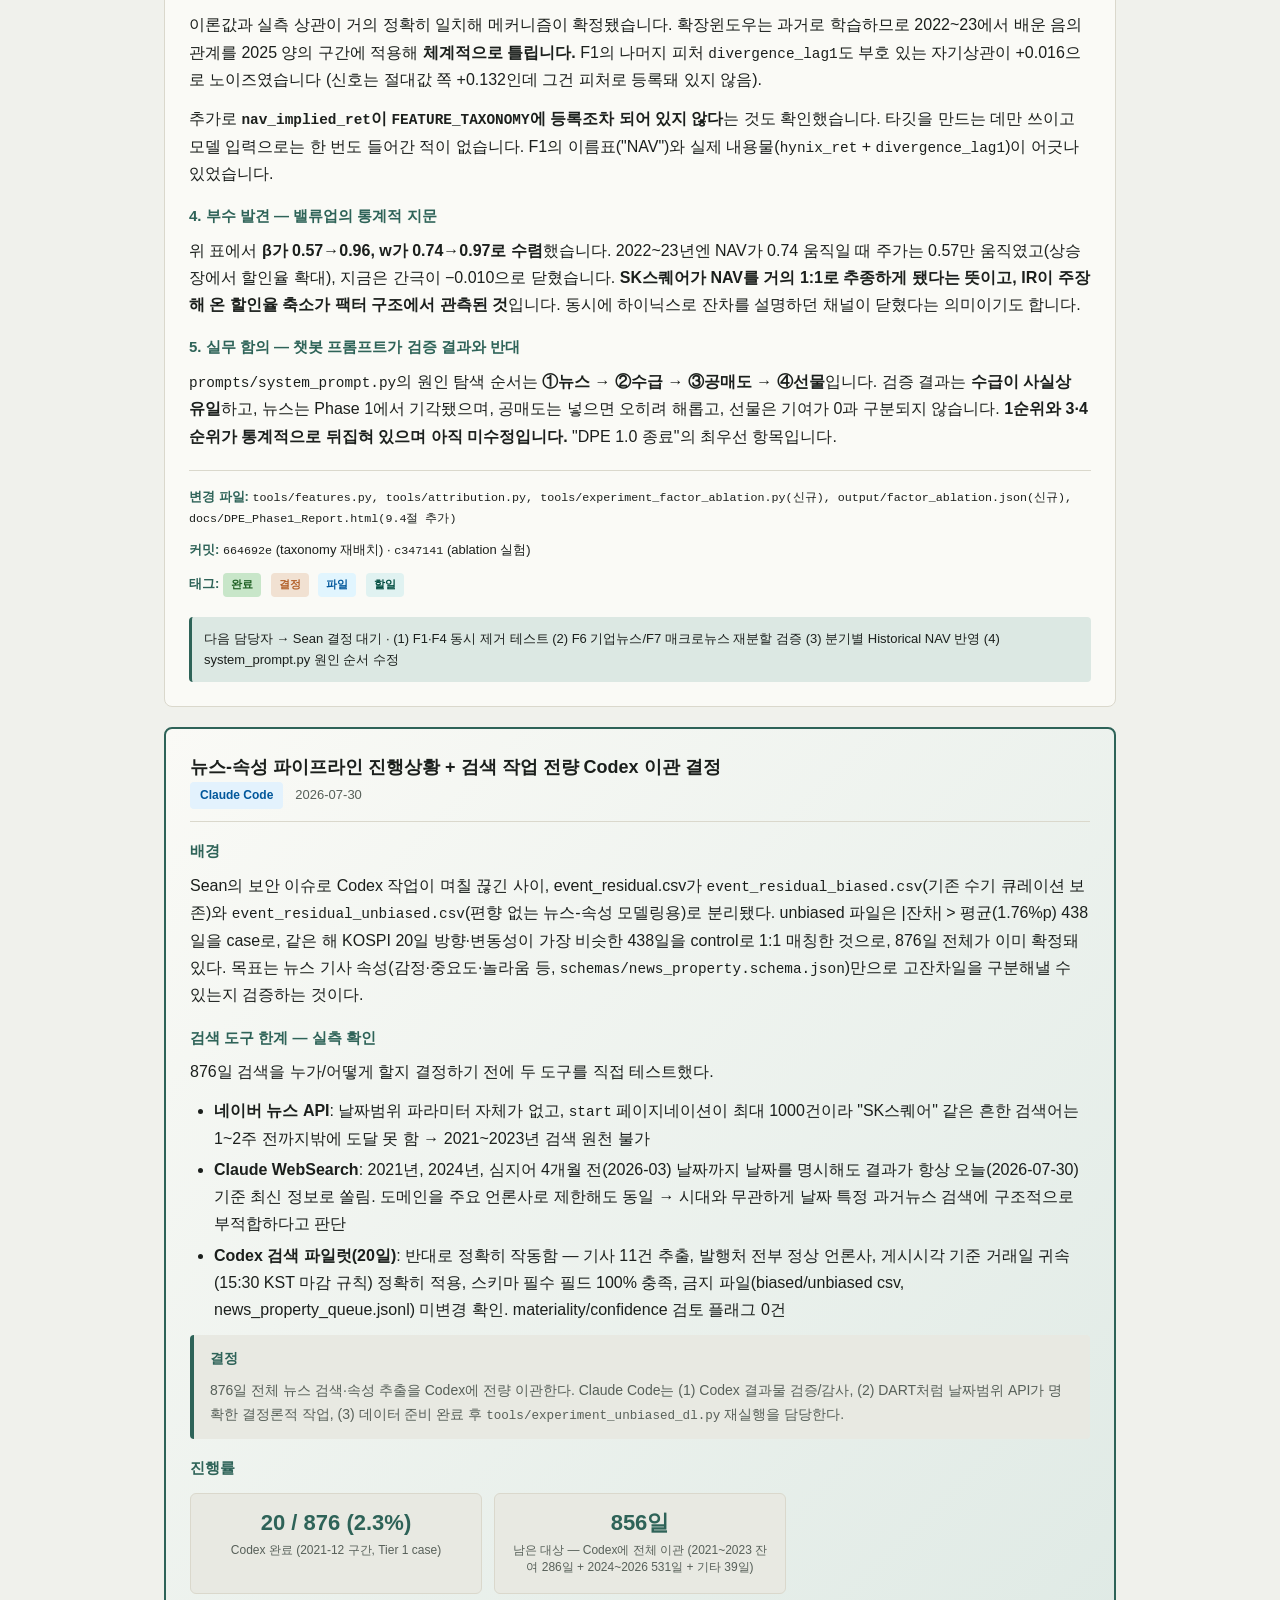
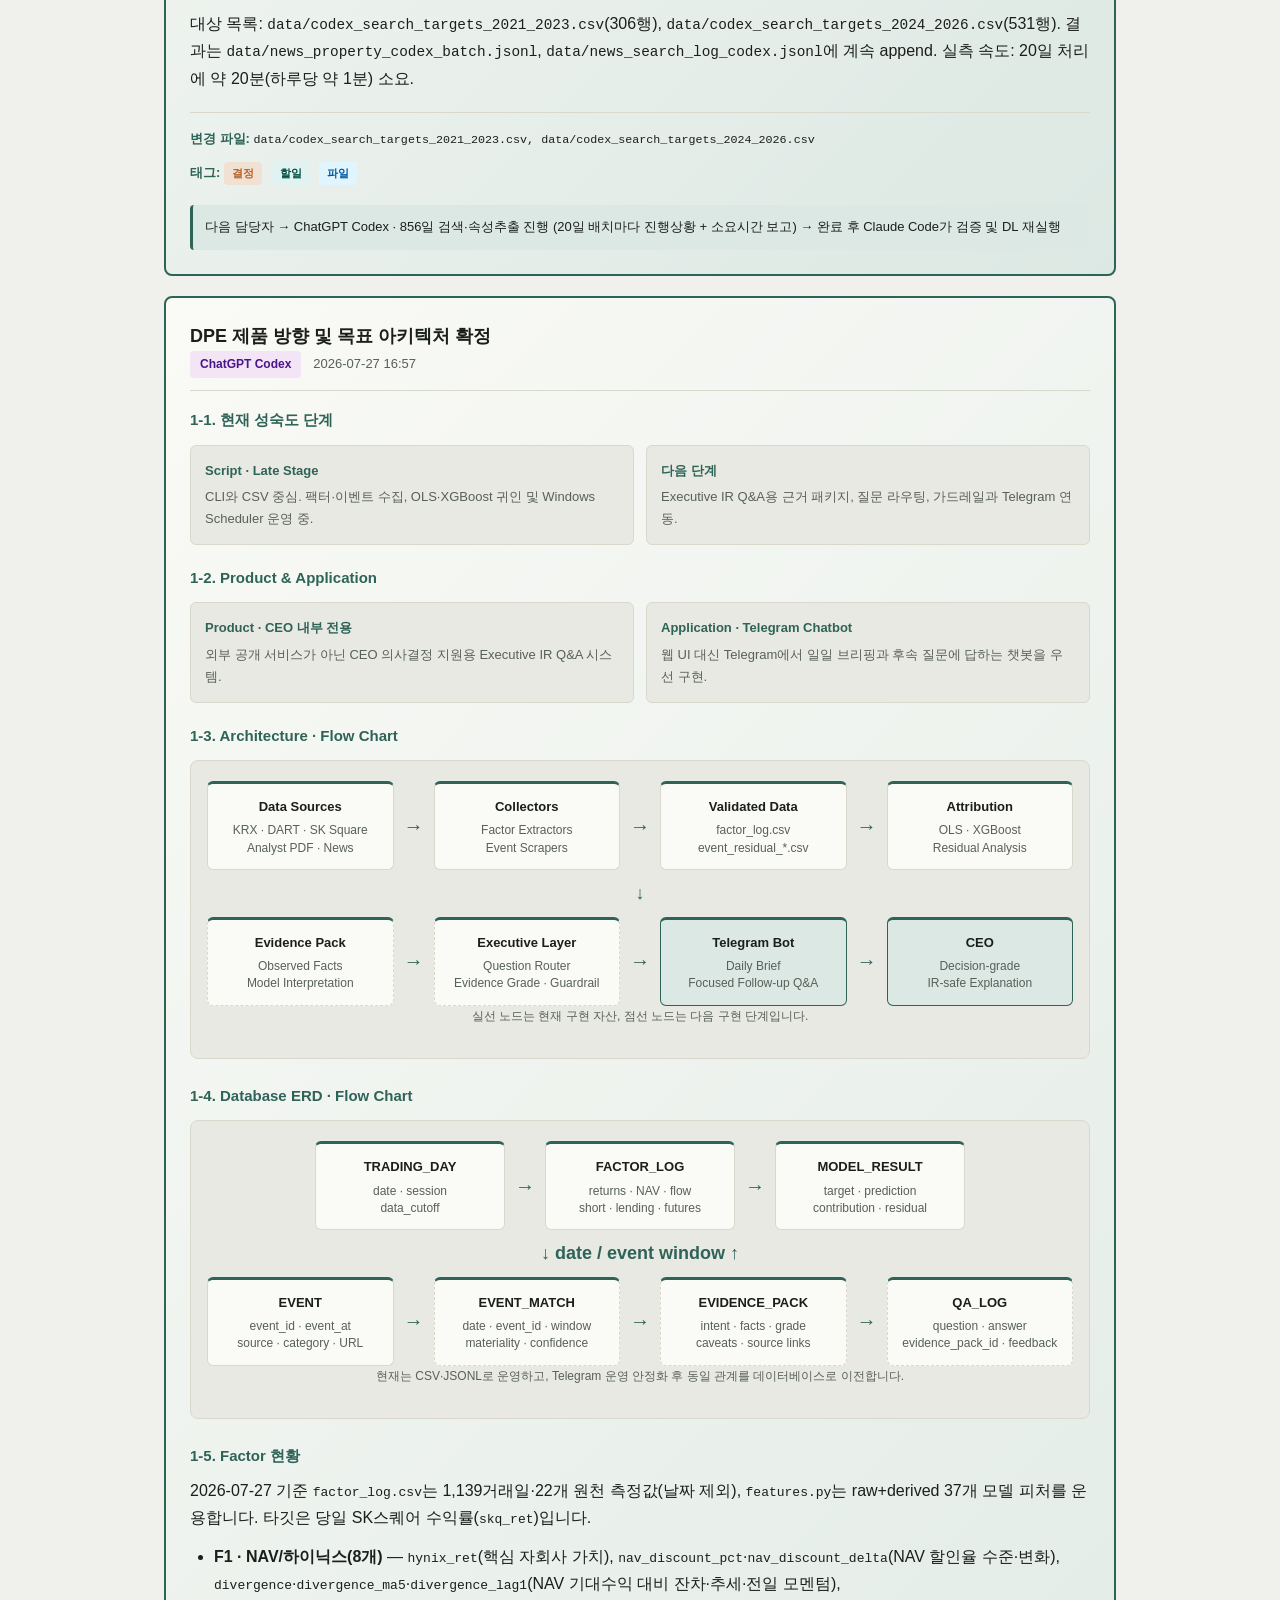
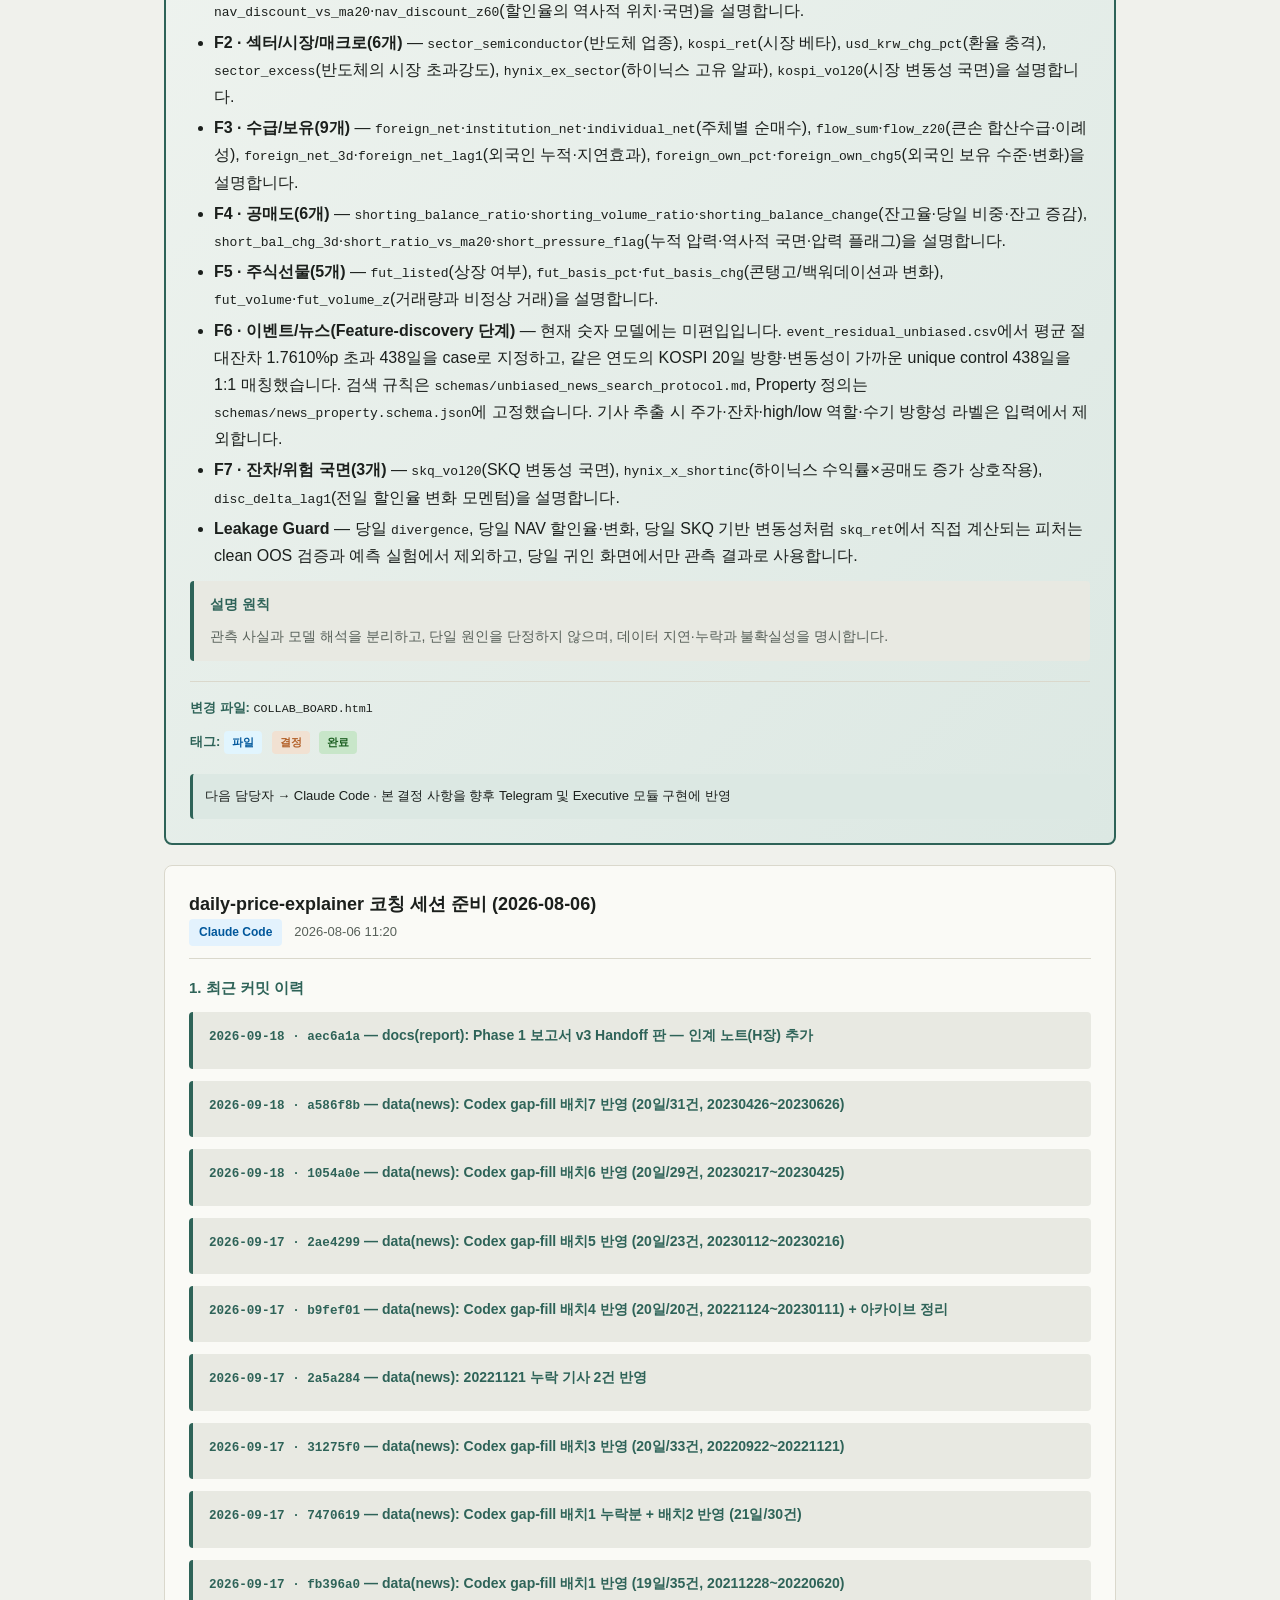
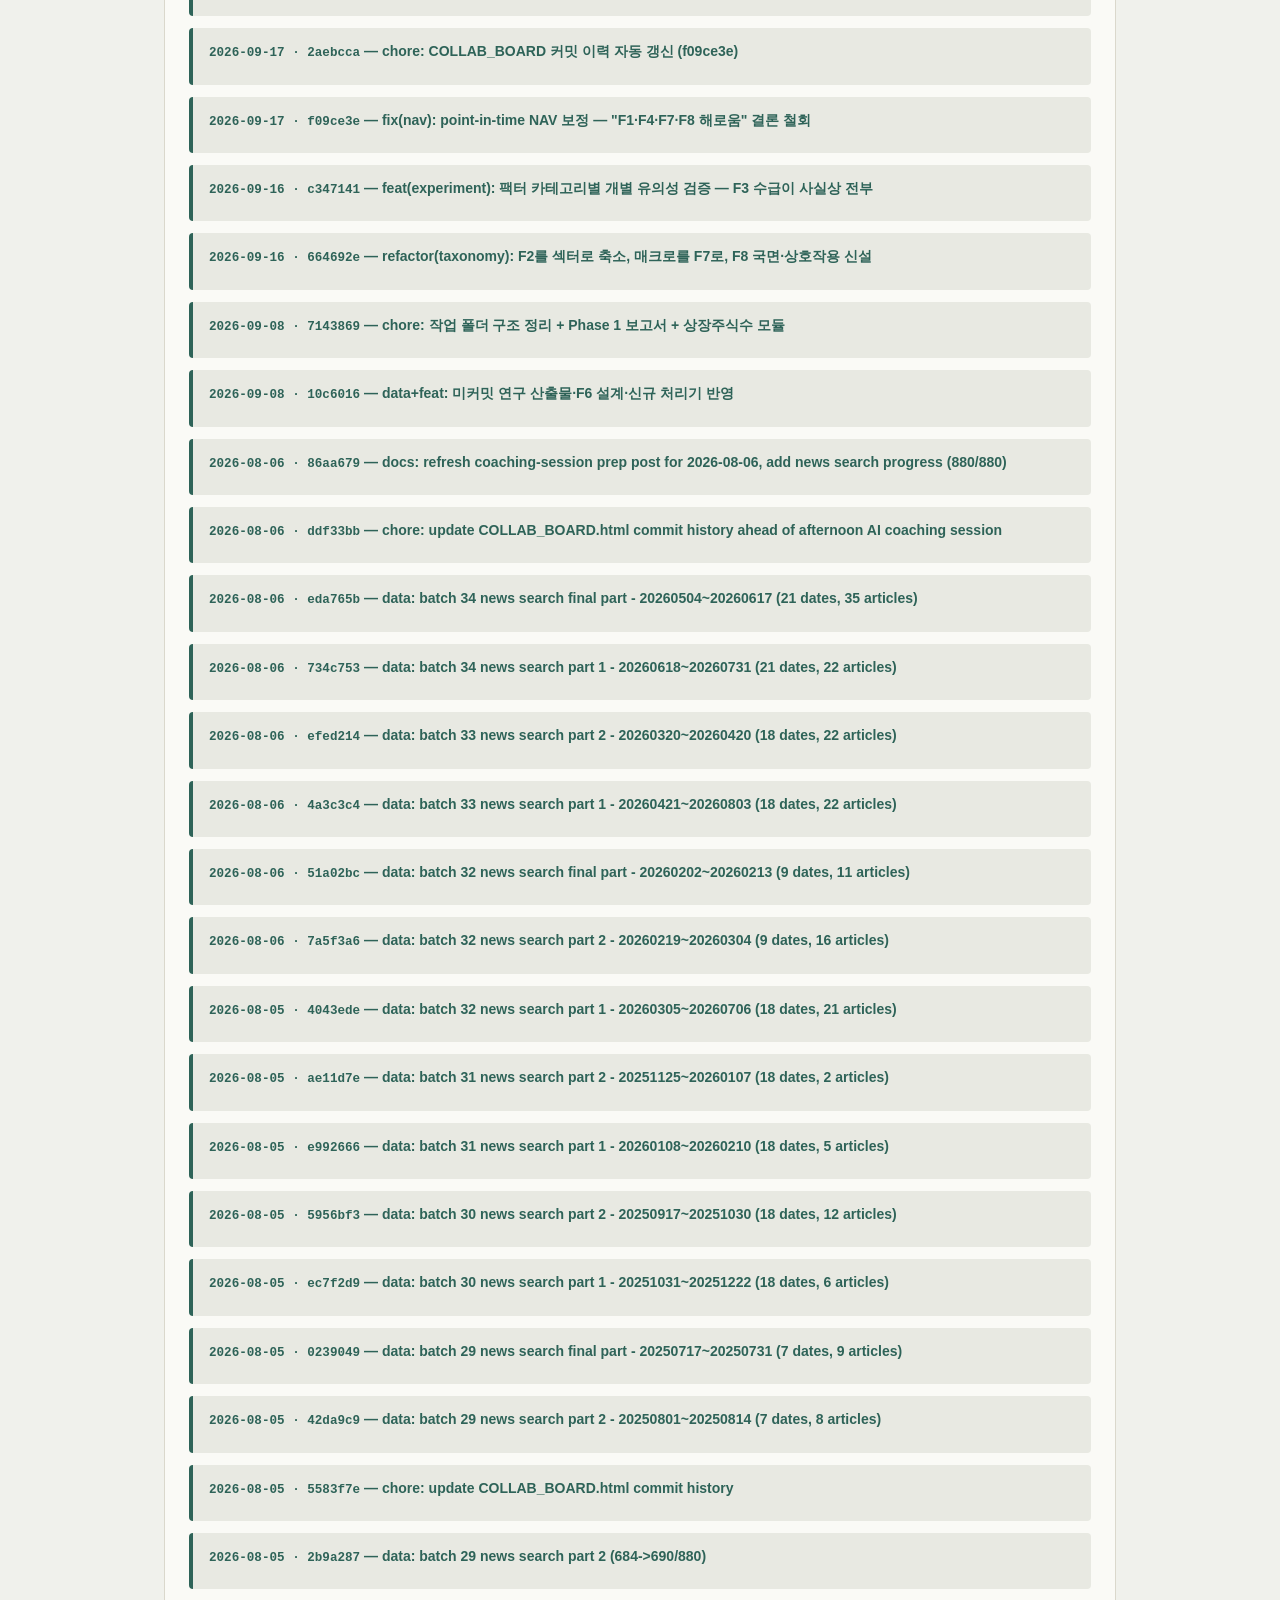
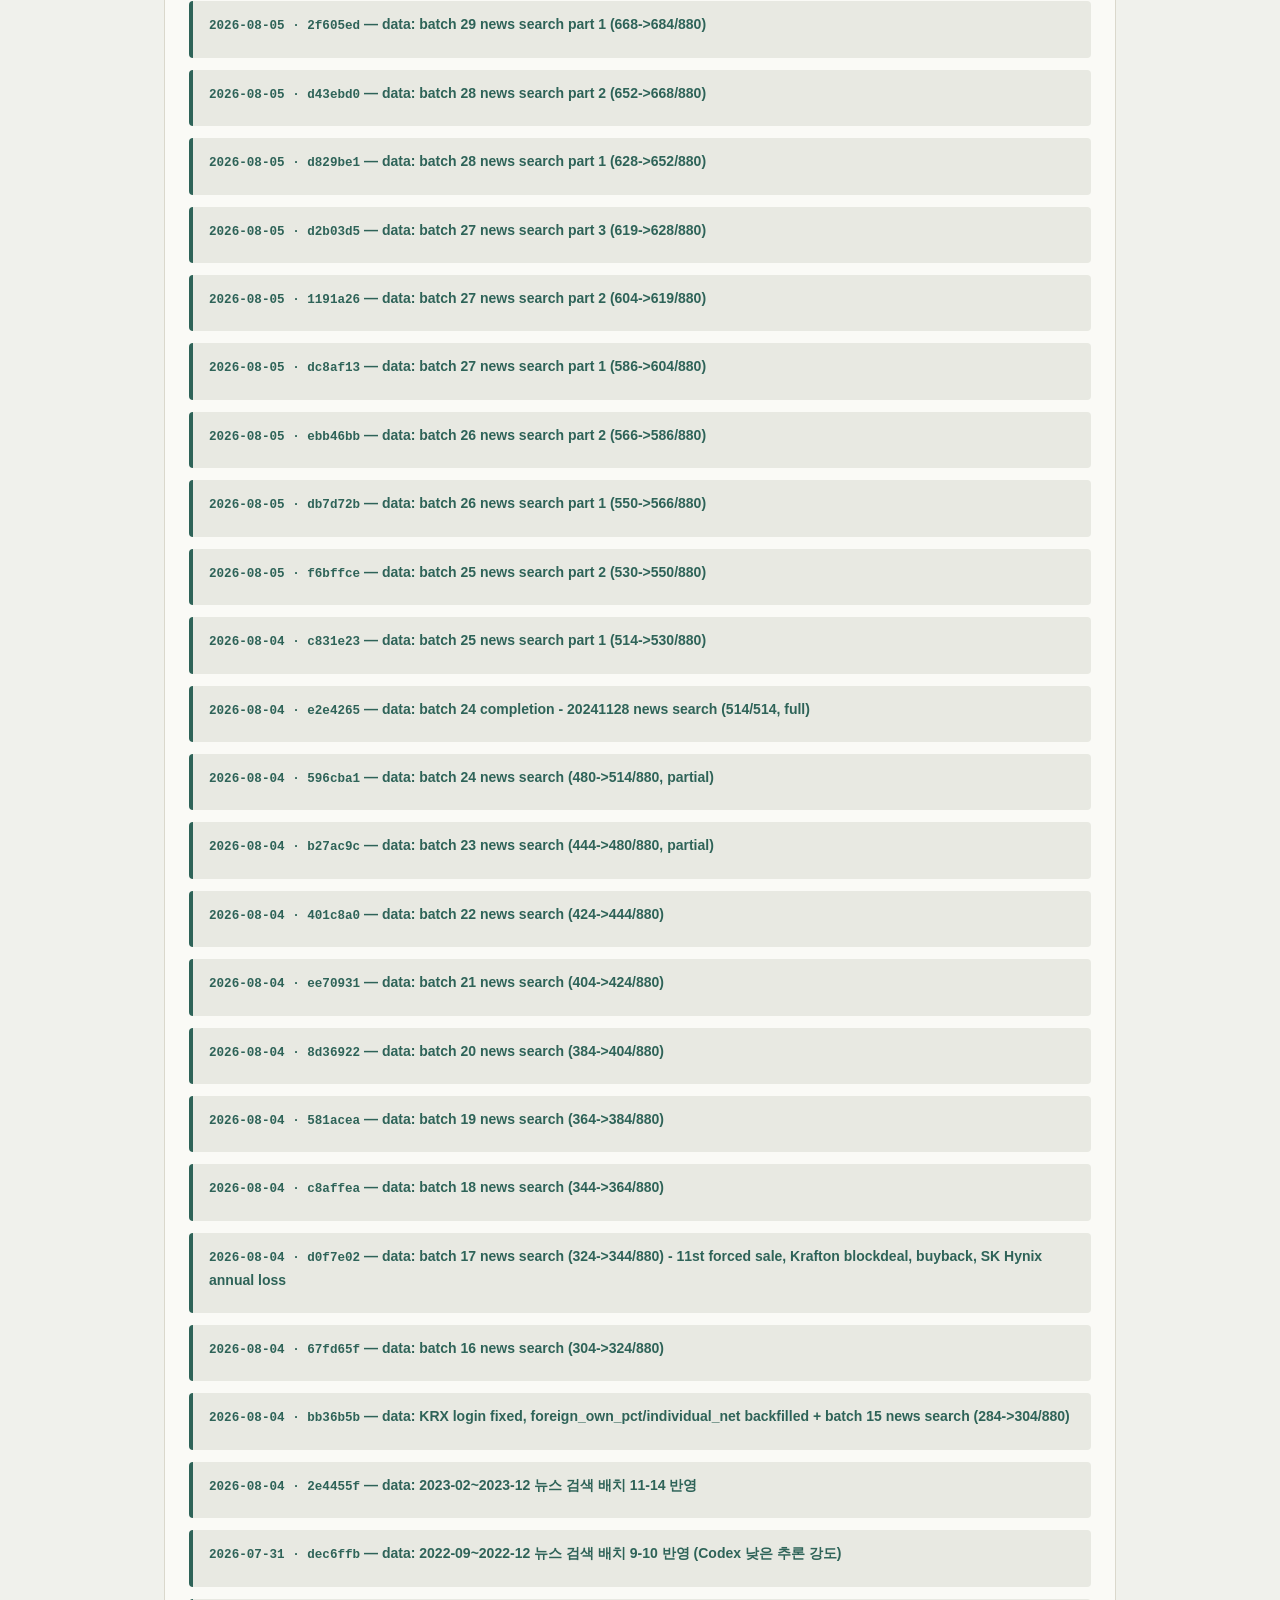
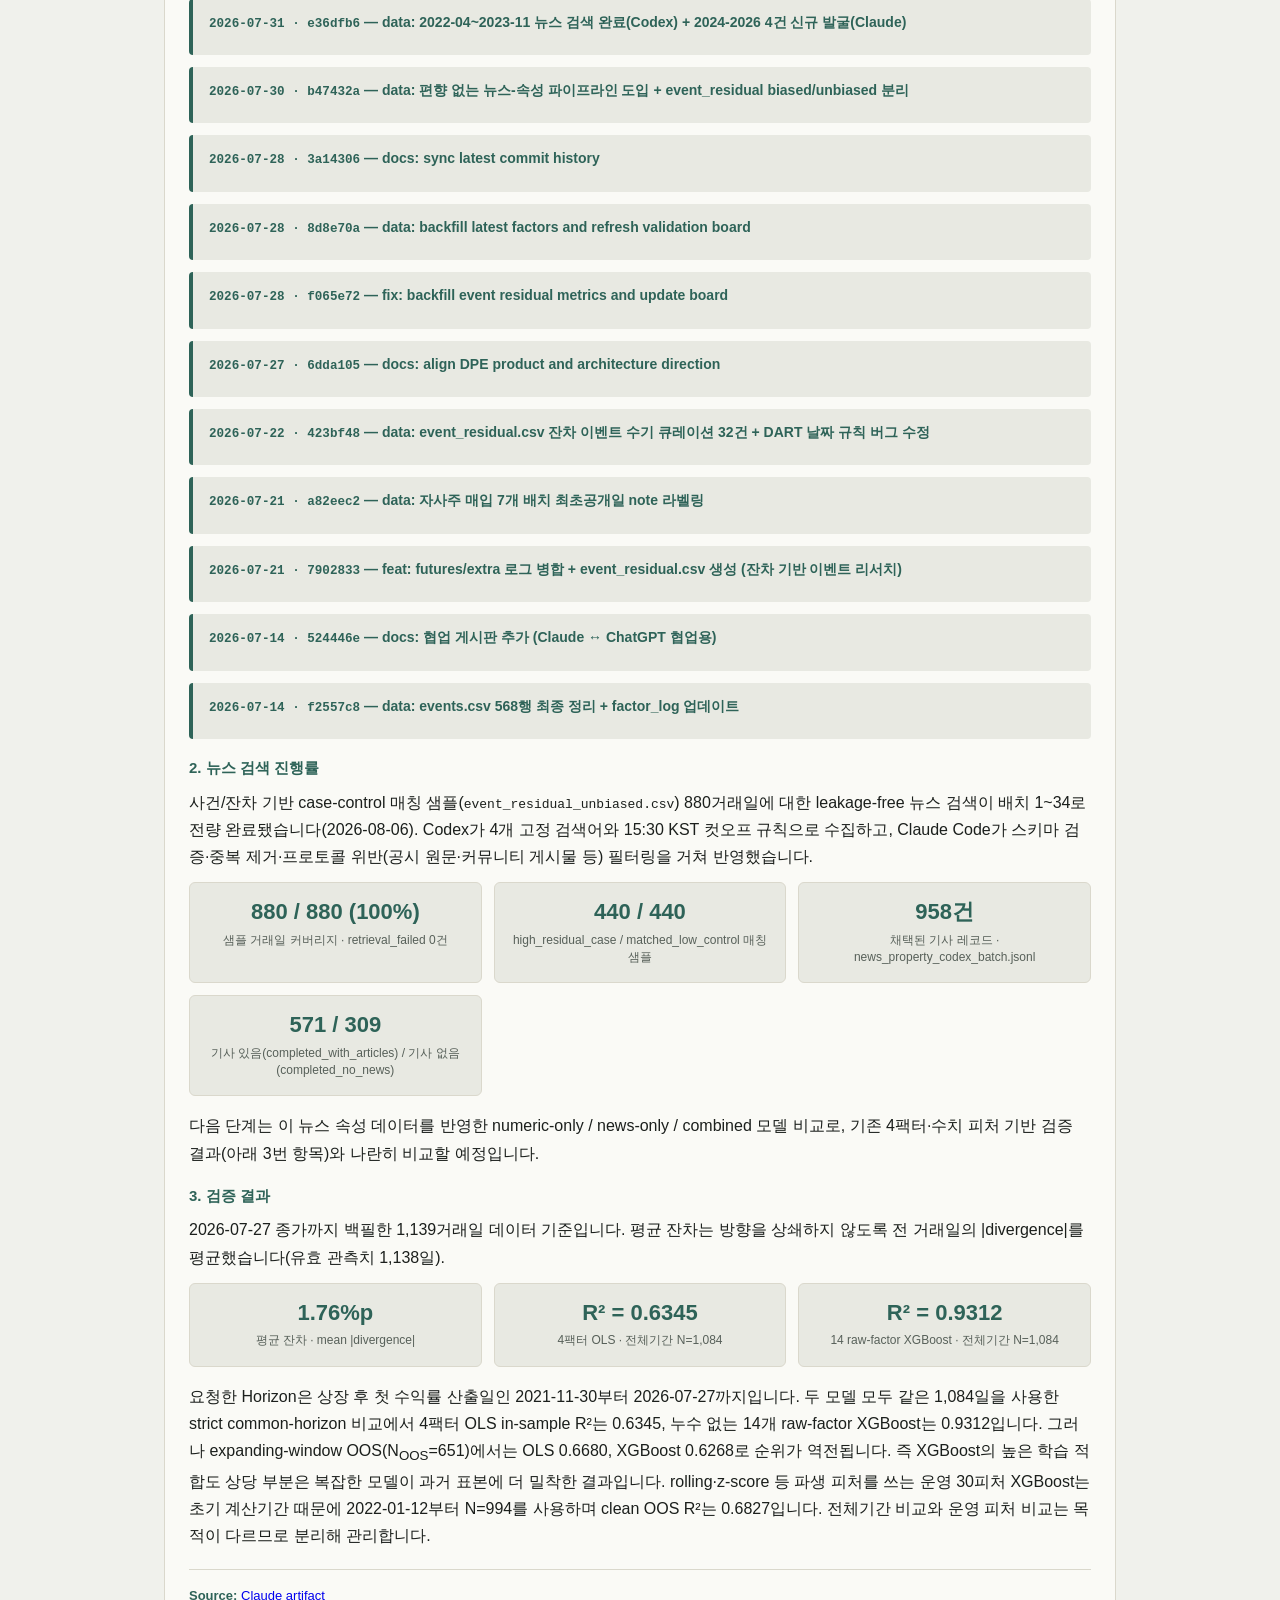
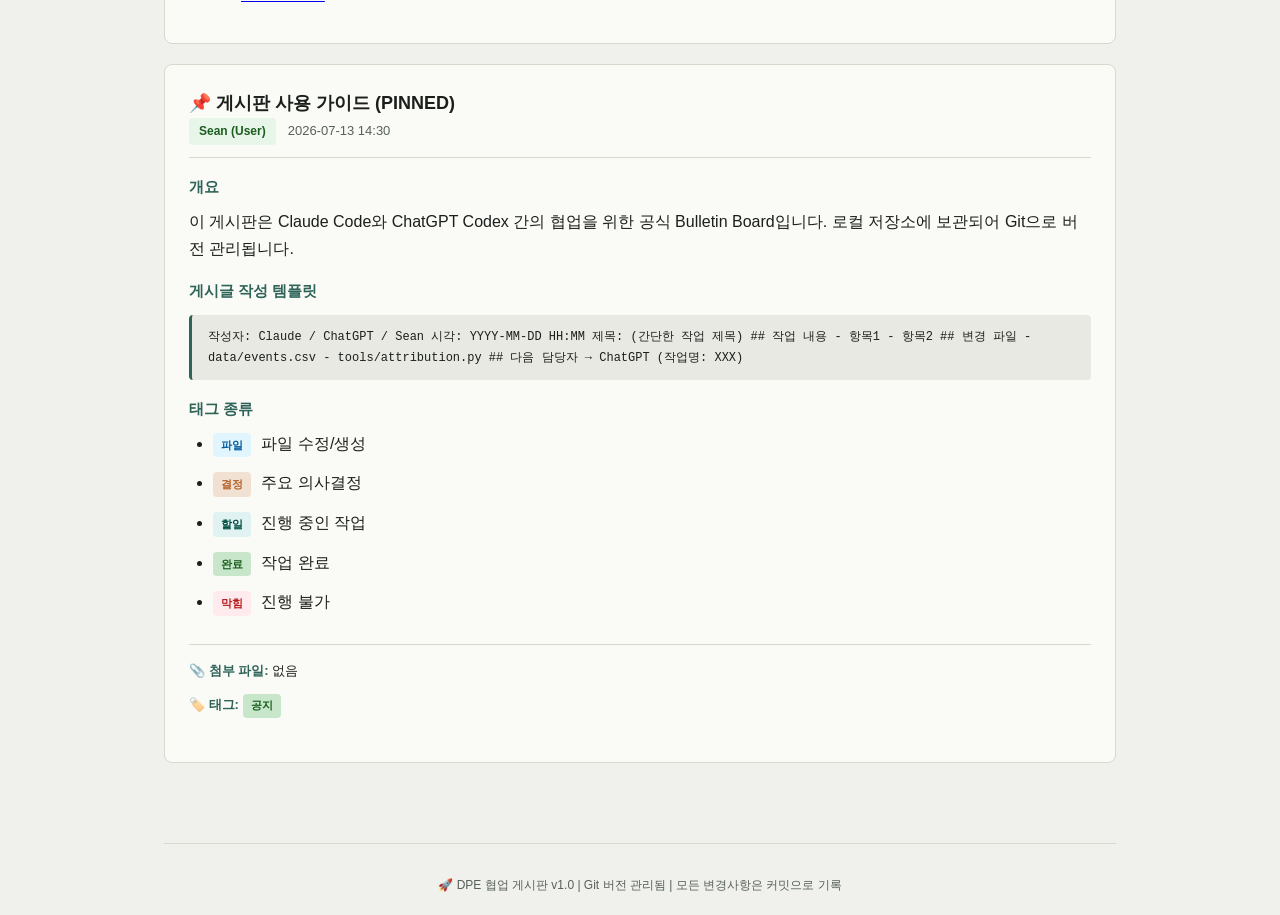
==== commit 3ee06cd1: "docs(handoff): 2026-09-22 factor_log.csv 손상 사고 기록 + 조치 완료 PC 포맷을 앞두고 백업 점검 중 발견: 09-18 감사에서 예측했던 fac" ====
--- a/daily-price-explainer/docs/COLLAB_BOARD.html
+++ b/daily-price-explainer/docs/COLLAB_BOARD.html
@@ -515,6 +515,10 @@
         <h4>1. 최근 커밋 이력</h4>
 
         <div class="section">
+          <h5><span class="mono">2026-09-18 &middot; aec6a1a</span> &mdash; docs(report): Phase 1 보고서 v3 Handoff 판 — 인계 노트(H장) 추가</h5>
+        </div>
+
+        <div class="section">
           <h5><span class="mono">2026-09-18 &middot; a586f8b</span> &mdash; data(news): Codex gap-fill 배치7 반영 (20일/31건, 20230426~20230626)</h5>
         </div>
 
